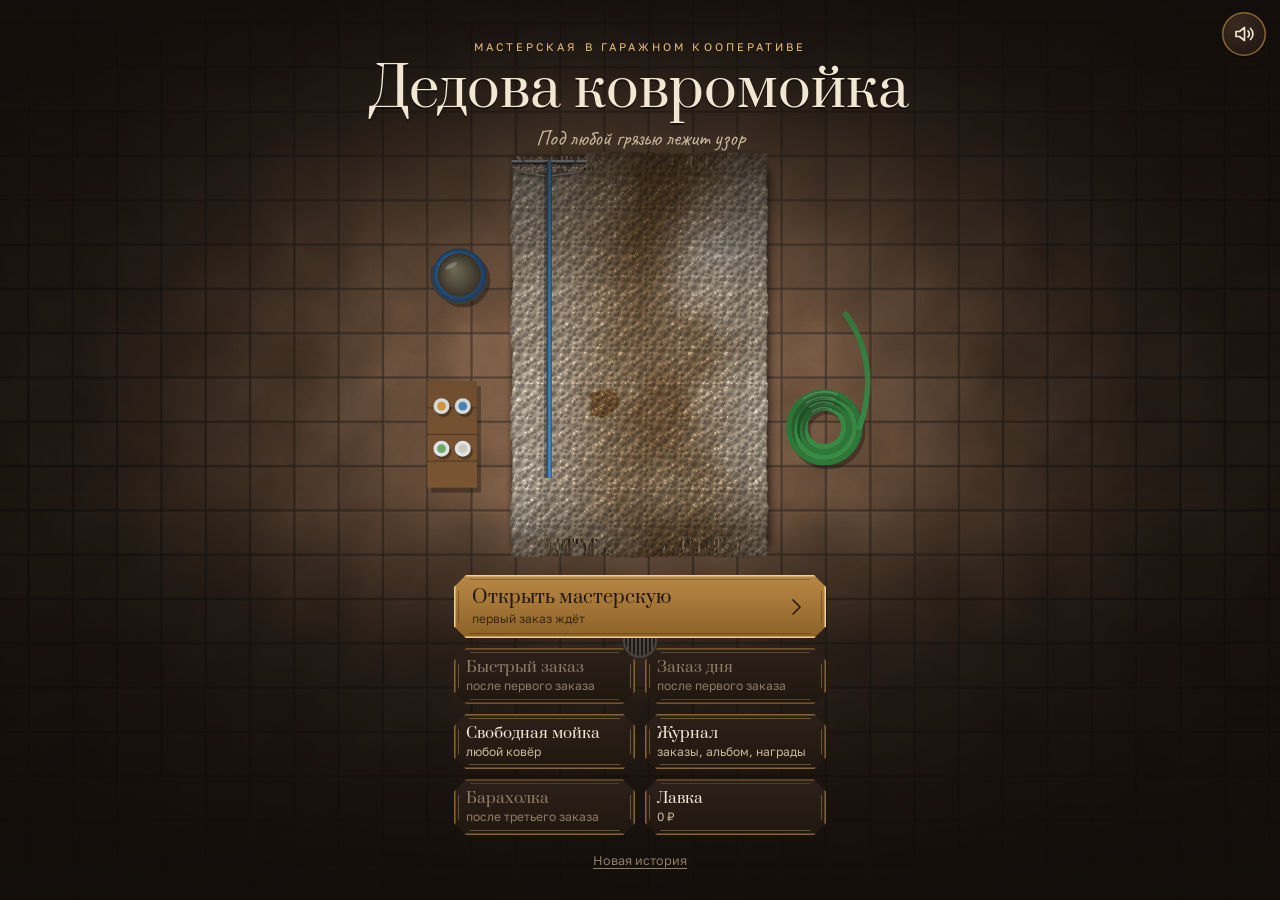
==== index.html @ 92445b83 "Add files via upload" ====
<!doctype html><html lang="ru"><head><meta charset="utf-8"><meta name="viewport" content="width=device-width,initial-scale=1,maximum-scale=1,viewport-fit=cover">
<script src="https://telegram.org/js/telegram-web-app.js?63"></script>
<script>window.KOVRY_TG=1</script>
<title>Дедова ковромойка</title>
<link rel="preconnect" href="https://fonts.googleapis.com"><link rel="preconnect" href="https://fonts.gstatic.com" crossorigin>
<link href="https://fonts.googleapis.com/css2?family=Caveat:wght@400;600&family=Golos+Text:wght@400;600&family=Prata&display=swap" rel="stylesheet">
<meta name="theme-color" content="#120E0B"></head><body>
<style>
:root {
  color-scheme: dark;
  --ground: #120E0B;
  --walnut: #231913;
  --walnut2: #2F221A;
  --walnut3: #3B2B20;
  --ink: #F2E7D3;
  --ink2: #C9B89C;
  --ink3: #8F7D66;
  --brass: #C8964B;
  --brass2: #E6BF7C;
  --brass3: #8A6430;
  --enamel: #25534E;
  --enamel2: #36736B;
  --paper: #EFE3C8;
  --paper2: #E3D3B1;
  --pink: #3A2A1E;
  --seal: #A8352C;
  --seal2: #7C2119;
  --ok: #86B06F;
  --warn: #D9A441;
  --bad: #C0573F;
  --f-disp: "Prata", "Georgia", "Times New Roman", serif;
  --f-body: "Golos Text", "Segoe UI", system-ui, -apple-system, sans-serif;
  --f-hand: "Caveat", "Segoe Print", "Comic Sans MS", cursive;
  --safeT: env(safe-area-inset-top, 0px);
  --safeB: env(safe-area-inset-bottom, 0px);
}
html, body { height: 100%; touch-action: none; overscroll-behavior: none; }
body { margin: 0; background: var(--ground); color: var(--ink); font-family: var(--f-body); overflow: hidden; -webkit-user-select: none; user-select: none; -webkit-tap-highlight-color: transparent; overscroll-behavior: none; touch-action: none; }
:root { padding: 0 !important; }
[hidden] { display: none !important; }
button { font-family: inherit; color: inherit; background: none; border: 0; padding: 0; cursor: pointer; -webkit-tap-highlight-color: transparent; }
button:focus-visible { outline: 2px solid var(--brass2); outline-offset: 3px; }
svg.i { width: 24px; height: 24px; fill: none; stroke: currentColor; stroke-width: 1.7; stroke-linecap: round; stroke-linejoin: round; display: block; }

#app { position: fixed; inset: 0; overflow: hidden; touch-action: none; overscroll-behavior: none; }
#gl, #ov { position: absolute; inset: 0; width: 100%; height: 100%; display: block; }
#ov { touch-action: none; }
#glFail { position: absolute; inset: 0; display: grid; place-items: center; padding: 24px; text-align: center; font-size: 16px; line-height: 1.5; background: var(--ground); }

/* ---------- HUD ---------- */
#hud { position: absolute; left: 0; right: 0; top: 0; padding: calc(var(--safeT) + 8px) 12px 0; display: flex; align-items: flex-start; gap: 10px; pointer-events: none; z-index: 5; }
.tag { pointer-events: auto; position: relative; background: var(--paper); color: var(--pink); padding: 7px 36px 7px 26px; border-radius: 4px 12px 12px 4px; transform: rotate(-1.5deg); box-shadow: 0 3px 0 rgba(0,0,0,.35); max-width: calc(100vw - 168px); min-width: 0; flex: 0 1 auto; clip-path: polygon(10px 0, 100% 0, 100% 100%, 10px 100%, 0 50%); }
.tag::before { content: ""; position: absolute; left: 12px; top: 50%; width: 7px; height: 7px; margin-top: -3.5px; border-radius: 50%; background: #5a4533; box-shadow: inset 0 1px 1px rgba(0,0,0,.6); }
.tag b { display: block; font-family: var(--f-disp); font-weight: 400; font-size: 14px; line-height: 1.2; white-space: nowrap; overflow: hidden; text-overflow: ellipsis; }
.tag i { display: block; font-family: var(--f-hand); font-style: normal; font-size: 17px; line-height: 1.05; color: #6a4a32; white-space: nowrap; overflow: hidden; text-overflow: ellipsis; }
.tag .no { position: absolute; right: 8px; top: -2px; font-family: var(--f-hand); font-size: 13px; color: var(--seal); transform: rotate(6deg); }
.hud-r { margin-left: auto; display: flex; align-items: flex-start; gap: 8px; pointer-events: none; }
.rb { pointer-events: auto; width: 44px; height: 44px; border-radius: 50%; display: grid; place-items: center; color: var(--ink); background: radial-gradient(circle at 35% 30%, var(--walnut3), var(--walnut) 70%); box-shadow: inset 0 0 0 1.5px var(--brass3), 0 2px 0 rgba(0,0,0,.4); }
.rb:active { transform: translateY(1px); }
.rb.on { color: var(--brass2); box-shadow: inset 0 0 0 2px var(--brass), 0 2px 0 rgba(0,0,0,.4); }
#gauge { pointer-events: auto; position: relative; width: 66px; height: 66px; display: block; border-radius: 50%; }
#gauge .eye { position: absolute; left: -6px; bottom: -2px; width: 24px; height: 24px; border-radius: 50%; display: grid; place-items: center; background: var(--brass); color: #1f150c; box-shadow: 0 2px 0 rgba(0,0,0,.4); }
#gauge .eye svg.i { width: 16px; height: 16px; stroke-width: 2; }
#gauge .soap { position: absolute; left: -6px; top: -2px; width: 24px; height: 24px; border-radius: 50%; display: grid; place-items: center; background: #EDEAE2; color: #3a4a5a; box-shadow: 0 2px 0 rgba(0,0,0,.4); animation: soapPulse 1.6s ease-in-out infinite; }
#gauge .soap svg.i { width: 16px; height: 16px; stroke-width: 2; }
@keyframes soapPulse { 50% { transform: scale(1.12); } }
#gauge svg { width: 66px; height: 66px; display: block; }
#gauge .pct { position: absolute; inset: 0; display: grid; place-items: center; font-family: var(--f-disp); font-size: 17px; padding-bottom: 7px; color: var(--ink); font-variant-numeric: tabular-nums; }
#gauge .lbl { position: absolute; left: 0; right: 0; bottom: 13px; text-align: center; font-size: 8.5px; letter-spacing: .08em; text-transform: uppercase; color: var(--ink2); }
.col { display: flex; flex-direction: column; gap: 8px; align-items: center; }

#money { pointer-events: none; font-family: var(--f-disp); font-size: 13px; color: var(--brass2); text-shadow: 0 1px 0 #000; white-space: nowrap; }

/* grandfather's note */
#note { position: absolute; left: 12px; top: calc(var(--safeT) + 124px); z-index: 6; max-width: min(360px, calc(100vw - 24px)); background: var(--paper) repeating-linear-gradient(transparent 0 25px, rgba(70,110,170,.22) 25px 26px); background-position: 0 6px; color: #2c2118; padding: 10px 14px 8px 16px; border-radius: 3px; box-shadow: 0 6px 0 rgba(0,0,0,.25), 0 10px 24px rgba(0,0,0,.35); transform: rotate(-.8deg); animation: noteIn .45s cubic-bezier(.2,.9,.3,1.2) both; pointer-events: auto; }
#note::before { content: ""; position: absolute; left: 44%; top: -8px; width: 54px; height: 16px; background: rgba(230,215,170,.75); transform: rotate(2deg); }
#note p { margin: 0; font-family: var(--f-hand); font-size: 20px; line-height: 26px; }
#note .sig { display: block; text-align: right; font-family: var(--f-hand); font-size: 15px; color: #7a5a3c; margin-top: 2px; }
@keyframes noteIn { from { opacity: 0; transform: translateY(-14px) rotate(-3deg); } to { opacity: 1; transform: translateY(0) rotate(-.8deg); } }

/* tool tip strip */
#tip { position: absolute; left: 12px; top: calc(var(--safeT) + 70px); z-index: 5; background: var(--walnut); color: var(--ink); border-radius: 12px; padding: 6px 11px; font-size: 12px; line-height: 1.3; box-shadow: inset 0 0 0 1px var(--brass3), 0 4px 12px rgba(0,0,0,.4); max-width: calc(100vw - 160px); pointer-events: none; }
#tip b { color: var(--brass2); font-weight: 600; }

/* done stamp */
#btnDone { pointer-events: auto; position: relative; width: 66px; height: 30px; border-radius: 15px; display: flex; flex-direction: column; align-items: center; justify-content: center; color: #FBE9D8; font-family: var(--f-disp); font-size: 14px; line-height: 1; background: radial-gradient(circle at 38% 32%, #C9503F, var(--seal) 55%, var(--seal2)); box-shadow: inset 0 0 0 1.5px rgba(255,220,190,.3), inset 0 -3px 0 rgba(0,0,0,.25), 0 2px 0 rgba(0,0,0,.4); }
#btnDone small { font-family: var(--f-body); font-size: 8.5px; letter-spacing: .06em; opacity: .9; margin-top: 1px; }
#btnDone small:empty { display: none; }
#btnDone.off { visibility: hidden; pointer-events: none; }
#btnDone.dim { filter: saturate(.35) brightness(.75); }
#btnDone.ready::after { content: ""; position: absolute; inset: 0; border-radius: 15px; box-shadow: 0 0 0 2.5px rgba(255,210,150,.65); animation: ringP 1.6s ease-out infinite; will-change: transform, opacity; }
@keyframes ringP { from { transform: scale(.95); opacity: .9; } to { transform: scale(1.18, 1.35); opacity: 0; } }

/* dock */
#dock { position: absolute; left: 0; right: 0; bottom: 0; z-index: 5; padding: 8px 0 calc(var(--safeB) + 6px); background: linear-gradient(#3a2a1f, #251a13 30%, #1c140f); box-shadow: 0 -1px 0 rgba(230,190,120,.25), 0 -8px 20px rgba(0,0,0,.45); }
#dock::before { content: ""; position: absolute; inset: 0; background: repeating-linear-gradient(93deg, rgba(255,230,190,.025) 0 2px, transparent 2px 9px); pointer-events: none; }
#dockScroll { display: flex; gap: 6px; overflow-x: auto; overflow-y: hidden; padding: 4px 12px 2px; scrollbar-width: none; will-change: transform; touch-action: pan-x; overscroll-behavior: contain; }
#dockScroll::-webkit-scrollbar { display: none; }
.tb { flex: 0 0 auto; width: 62px; display: flex; flex-direction: column; align-items: center; gap: 4px; padding-top: 4px; position: relative; }
.tb .disc { width: 50px; height: 50px; border-radius: 50%; display: grid; place-items: center; color: var(--ink); background: radial-gradient(circle at 36% 30%, var(--enamel2), var(--enamel) 62%, #173633); box-shadow: inset 0 0 0 2px var(--brass3), inset 0 -3px 0 rgba(0,0,0,.3), 0 3px 0 rgba(0,0,0,.45); transition: transform .15s; }
.tb .disc svg.i { width: 27px; height: 27px; }
.tb .nm { font-size: 10.5px; line-height: 1.1; color: var(--ink2); text-align: center; white-space: nowrap; }
.tb.sel .disc { transform: translateY(-4px); background: radial-gradient(circle at 36% 30%, #4a8a80, var(--enamel2) 60%, var(--enamel)); box-shadow: inset 0 0 0 2.5px var(--brass2), inset 0 -3px 0 rgba(0,0,0,.25), 0 7px 0 rgba(0,0,0,.35); color: #fff; }
.tb.sel .nm { color: var(--brass2); }
.tb .cap { position: absolute; top: 4px; right: 8px; width: 13px; height: 13px; border-radius: 50%; box-shadow: 0 0 0 2px #1c140f; }
.tb.rec::before { content: ""; position: absolute; top: 0; left: 50%; width: 58px; height: 58px; margin-left: -29px; border-radius: 50%; box-shadow: 0 0 0 2px var(--brass2); animation: recP 1.8s ease-in-out infinite; will-change: transform, opacity; pointer-events: none; }
@keyframes recP { 0%,100% { transform: scale(.94); opacity: .35; } 50% { transform: scale(1.04); opacity: 1; } }
.tb.new .nm::after { content: " •"; color: var(--brass2); }

/* toasts */
#toasts { position: absolute; left: 0; right: 0; top: calc(var(--safeT) + 128px); z-index: 7; display: flex; flex-direction: column; align-items: center; gap: 6px; pointer-events: none; }
.toast { background: var(--walnut); color: var(--brass2); font-family: var(--f-disp); font-size: 16px; padding: 8px 18px; border-radius: 20px; box-shadow: inset 0 0 0 1px var(--brass3), 0 6px 18px rgba(0,0,0,.45); animation: toast 2.6s ease both; }
.toast.soft { color: var(--ink); font-family: var(--f-body); font-size: 13px; }
@keyframes toast { 0% { opacity: 0; transform: translateY(-10px) scale(.96); } 12% { opacity: 1; transform: none; } 80% { opacity: 1; } 100% { opacity: 0; transform: translateY(-8px); } }

/* loupe label */
#lbl { position: absolute; z-index: 6; pointer-events: none; transform: translate(-50%, -100%); background: var(--paper); color: var(--pink); border-radius: 6px; padding: 6px 10px; font-size: 12.5px; line-height: 1.3; box-shadow: 0 4px 14px rgba(0,0,0,.45); white-space: nowrap; }
#lbl b { font-family: var(--f-disp); font-weight: 400; font-size: 14px; display: block; }
#lbl .dot { display: inline-block; width: 9px; height: 9px; border-radius: 50%; margin-right: 5px; vertical-align: -1px; }

/* ---------- screens ---------- */
.scr { position: absolute; inset: 0; z-index: 20; display: flex; flex-direction: column; }
.sheet { position: absolute; inset: 0; z-index: 30; background: var(--walnut); display: flex; flex-direction: column; animation: shIn .28s ease both; }
@keyframes shIn { from { opacity: 0; transform: translateY(16px); } to { opacity: 1; transform: none; } }
.sheet-h { display: flex; align-items: center; gap: 10px; padding: calc(var(--safeT) + 12px) 16px 12px; border-bottom: 1px solid rgba(200,150,75,.25); background: #1d1510; }
.sheet-h h2 { margin: 0; font-family: var(--f-disp); font-weight: 400; font-size: 22px; flex: 1; text-wrap: balance; }
.sheet-b { flex: 1; overflow-y: auto; padding: 16px 16px calc(var(--safeB) + 24px); -webkit-overflow-scrolling: touch; touch-action: pan-y; overscroll-behavior: contain; }

/* title */
#scrTitle { justify-content: space-between; background: linear-gradient(rgba(18,14,11,.92), rgba(18,14,11,.2) 34%, rgba(18,14,11,0) 55%, rgba(18,14,11,.55) 72%, rgba(18,14,11,.94)); }
.title-top { padding: calc(var(--safeT) + 40px) 24px 0; text-align: center; }
.title-top .eyebrow { font-size: 11px; letter-spacing: .28em; text-transform: uppercase; color: var(--brass2); }
.title-top h1 { margin: 10px 0 6px; font-family: var(--f-disp); font-weight: 400; font-size: clamp(36px, 11vw, 54px); line-height: 1.02; text-wrap: balance; text-shadow: 0 2px 0 rgba(0,0,0,.5); }
.title-top p { margin: 0; font-family: var(--f-hand); font-size: 22px; color: var(--ink2); }
.title-menu { padding: 0 24px calc(var(--safeB) + 26px); display: flex; flex-direction: column; gap: 10px; align-items: stretch; max-width: 420px; width: 100%; margin: 0 auto; box-sizing: border-box; }
.plaque { position: relative; display: flex; align-items: center; gap: 12px; padding: 12px 18px; min-height: 50px; color: var(--ink); text-align: left; background: linear-gradient(#2c211a, #20170f); clip-path: polygon(12px 0, calc(100% - 12px) 0, 100% 12px, 100% calc(100% - 12px), calc(100% - 12px) 100%, 12px 100%, 0 calc(100% - 12px), 0 12px); box-shadow: inset 0 0 0 1.5px var(--brass3); }
.plaque::before { content: ""; position: absolute; inset: 4px; clip-path: inherit; box-shadow: inset 0 0 0 1px rgba(230,190,125,.35); pointer-events: none; }
.plaque .pt { flex: 1; min-width: 0; }
.plaque .pt b { display: block; font-family: var(--f-disp); font-weight: 400; font-size: 18px; line-height: 1.2; }
.plaque .pt small { display: block; font-size: 12px; color: var(--ink2); margin-top: 2px; line-height: 1.3; }
.plaque svg.i { color: var(--brass2); flex: 0 0 auto; }
.plaque.main { background: linear-gradient(#b98845, #8c6128); color: #1f150c; box-shadow: inset 0 0 0 1.5px #f0cf8f; }
.plaque.main .pt small { color: #3b2812; }
.plaque.main svg.i { color: #2b1d0e; }
.plaque.main::before { box-shadow: inset 0 0 0 1px rgba(60,35,10,.35); }
.plaque:active { transform: translateY(1px); }
.plaque[disabled] { color: var(--ink3); }
.plaque[disabled] .pt small { color: var(--ink3); }
.row2 { display: grid; grid-template-columns: 1fr 1fr; gap: 10px; }
.row2 .plaque { padding: 10px 12px; }
.row2 .plaque .pt b { font-size: 15px; }

/* paper ticket */
.paperwrap { position: absolute; inset: 0; z-index: 25; display: flex; align-items: center; justify-content: center; padding: calc(var(--safeT) + 16px) 16px calc(var(--safeB) + 16px); background: rgba(10,7,5,.72); overflow-y: auto; touch-action: pan-y; overscroll-behavior: contain; }
.paper { position: relative; width: 100%; max-width: 380px; background: var(--paper); color: var(--pink); padding: 20px 20px 18px; box-shadow: 0 16px 40px rgba(0,0,0,.55); animation: paperIn .4s cubic-bezier(.2,.9,.3,1.15) both; --tear: polygon(0 6px, 4% 0, 8% 6px, 12% 0, 16% 6px, 20% 0, 24% 6px, 28% 0, 32% 6px, 36% 0, 40% 6px, 44% 0, 48% 6px, 52% 0, 56% 6px, 60% 0, 64% 6px, 68% 0, 72% 6px, 76% 0, 80% 6px, 84% 0, 88% 6px, 92% 0, 96% 6px, 100% 0, 100% calc(100% - 6px), 96% 100%, 92% calc(100% - 6px), 88% 100%, 84% calc(100% - 6px), 80% 100%, 76% calc(100% - 6px), 72% 100%, 68% calc(100% - 6px), 64% 100%, 60% calc(100% - 6px), 56% 100%, 52% calc(100% - 6px), 48% 100%, 44% calc(100% - 6px), 40% 100%, 36% calc(100% - 6px), 32% 100%, 28% calc(100% - 6px), 24% 100%, 20% calc(100% - 6px), 16% 100%, 12% calc(100% - 6px), 8% 100%, 4% calc(100% - 6px), 0 100%); clip-path: var(--tear); }
@keyframes paperIn { from { opacity: 0; transform: translateY(30px) rotate(2deg); } to { opacity: 1; transform: none; } }
.paper .ph { display: flex; justify-content: space-between; align-items: baseline; border-bottom: 1.5px dashed rgba(58,42,30,.35); padding-bottom: 8px; margin-bottom: 10px; }
.paper .ph span { font-size: 10.5px; letter-spacing: .16em; text-transform: uppercase; color: #7a5e44; }
.paper .ph b { font-family: var(--f-hand); font-size: 20px; color: var(--seal); font-weight: 400; }
.paper h3 { margin: 0 0 2px; font-family: var(--f-disp); font-weight: 400; font-size: 23px; line-height: 1.15; text-wrap: balance; }
.paper .fld { margin-top: 10px; }
.paper .fld span { display: block; font-size: 10px; letter-spacing: .14em; text-transform: uppercase; color: #8a6d52; }
.paper .fld p { margin: 2px 0 0; font-family: var(--f-hand); font-size: 20px; line-height: 1.22; color: #2d2017; }
.paper .facts { display: flex; flex-wrap: wrap; gap: 6px 14px; margin-top: 10px; font-size: 12px; color: #5b4432; }
.paper .facts b { font-weight: 600; }
.paper .thumb { float: right; width: 74px; margin: 2px 0 6px 12px; border-radius: 2px; box-shadow: 0 2px 6px rgba(0,0,0,.3); }
.paper .acts { display: flex; gap: 10px; margin-top: 16px; align-items: center; }
.btn-ink { flex: 1; padding: 13px 14px; font-family: var(--f-disp); font-size: 17px; color: #fbeee0; background: radial-gradient(circle at 40% 30%, #c44c3b, var(--seal) 60%, var(--seal2)); border-radius: 6px; box-shadow: inset 0 -3px 0 rgba(0,0,0,.25), 0 2px 0 rgba(0,0,0,.25); }
.btn-ink.alt { color: var(--pink); background: transparent; box-shadow: inset 0 0 0 1.5px rgba(58,42,30,.45); font-family: var(--f-body); font-size: 14px; flex: 0 0 auto; padding: 12px 14px; }
.btn-ink:active { transform: translateY(1px); }
.stamp-mark { position: absolute; right: 16px; top: 44px; transform: rotate(-12deg); border: 2.5px solid rgba(168,53,44,.7); color: rgba(168,53,44,.75); padding: 3px 8px; font-family: var(--f-disp); font-size: 13px; letter-spacing: .08em; text-transform: uppercase; border-radius: 4px; }

/* chapter screen */
#scrChapter { z-index: 26; background: radial-gradient(ellipse at 50% 30%, #2d2119, var(--ground) 70%); justify-content: center; align-items: center; padding: calc(var(--safeT) + 24px) 26px calc(var(--safeB) + 24px); text-align: center; }
#scrChapter .n { font-size: 12px; letter-spacing: .3em; text-transform: uppercase; color: var(--brass2); }
#scrChapter h2 { margin: 12px 0 18px; font-family: var(--f-disp); font-weight: 400; font-size: 34px; line-height: 1.1; text-wrap: balance; }
#scrChapter .txt { max-width: 380px; display: flex; flex-direction: column; gap: 12px; }
#scrChapter .txt p { margin: 0; font-size: 16px; line-height: 1.55; color: var(--ink); opacity: 0; animation: fadeUp .7s ease both; }
@keyframes fadeUp { from { opacity: 0; transform: translateY(8px); } to { opacity: 1; transform: none; } }
#scrChapter .go { margin-top: 26px; min-width: 200px; }

/* pause */
.panel { position: absolute; left: 50%; top: 50%; transform: translate(-50%, -50%); width: min(360px, calc(100vw - 32px)); z-index: 30; background: var(--walnut); border-radius: 14px; box-shadow: inset 0 0 0 1.5px var(--brass3), 0 20px 50px rgba(0,0,0,.6); padding: 18px 18px 16px; box-sizing: border-box; max-height: calc(100% - 40px); overflow-y: auto; touch-action: pan-y; overscroll-behavior: contain; }
.panel h2 { margin: 0 0 12px; font-family: var(--f-disp); font-weight: 400; font-size: 24px; text-align: center; }
.panel .stack { display: flex; flex-direction: column; gap: 8px; }
.scrim { position: absolute; inset: 0; z-index: 29; background: rgba(8,6,4,.72); }
.slider { display: grid; grid-template-columns: 70px 1fr 36px; align-items: center; gap: 10px; padding: 6px 2px; font-size: 13px; color: var(--ink2); }
.slider input { width: 100%; min-width: 0; accent-color: var(--brass); }
.slider output { text-align: right; font-variant-numeric: tabular-nums; color: var(--ink); }
.plaque.sm { min-height: 42px; padding: 9px 14px; }
.plaque.sm .pt b { font-size: 16px; }

/* journal */
.chap { margin-bottom: 22px; }
.chap h3 { margin: 0 0 10px; font-family: var(--f-disp); font-weight: 400; font-size: 18px; color: var(--brass2); display: flex; align-items: baseline; gap: 8px; }
.chap h3 small { font-family: var(--f-body); font-size: 11px; color: var(--ink3); letter-spacing: .12em; text-transform: uppercase; }
.ords { display: grid; grid-template-columns: 1fr; gap: 8px; }
.ord { display: grid; grid-template-columns: 54px 1fr auto; gap: 12px; align-items: center; padding: 10px; border-radius: 8px; background: #2a1f18; box-shadow: inset 0 0 0 1px rgba(200,150,75,.18); text-align: left; }
.ord img, .ord .ph0 { width: 54px; height: 64px; object-fit: cover; border-radius: 3px; background: #1a1310; display: block; }
.ord b { display: block; font-family: var(--f-disp); font-weight: 400; font-size: 15px; line-height: 1.25; }
.ord small { display: block; font-size: 12px; color: var(--ink2); margin-top: 2px; }
.ord.locked { opacity: .45; }
.stars { display: inline-flex; gap: 2px; color: var(--brass2); }
.stars svg { width: 16px; height: 16px; fill: currentColor; stroke: none; }
.stars svg.off { fill: none; stroke: rgba(200,150,75,.6); stroke-width: 1.6; }

/* shop */
.shop-top { display: flex; align-items: center; justify-content: space-between; margin-bottom: 14px; }
.shop-top .bal { font-family: var(--f-disp); font-size: 20px; color: var(--brass2); }
.item { display: grid; grid-template-columns: 50px 1fr; gap: 12px; padding: 12px; border-radius: 10px; background: #2a1f18; box-shadow: inset 0 0 0 1px rgba(200,150,75,.18); margin-bottom: 10px; }
.item .ic { width: 50px; height: 50px; border-radius: 50%; display: grid; place-items: center; background: radial-gradient(circle at 36% 30%, var(--enamel2), var(--enamel)); box-shadow: inset 0 0 0 2px var(--brass3); color: var(--ink); }
.item b { font-family: var(--f-disp); font-weight: 400; font-size: 16px; }
.item p { margin: 3px 0 8px; font-size: 13px; color: var(--ink2); line-height: 1.4; }
.item .buy { display: inline-flex; align-items: center; gap: 8px; padding: 8px 14px; border-radius: 18px; background: linear-gradient(#b98845, #8c6128); color: #1f150c; font-weight: 600; font-size: 13px; }
.item .buy[disabled] { background: #3a2c22; color: var(--ink3); }
.item .own { font-size: 13px; color: var(--ok); font-weight: 600; }
#confirmWrap .scrim { z-index: 31; }
#confirmWrap .panel { z-index: 32; }
.tlinks { display: flex; justify-content: center; gap: 18px; }
.sc-p { margin: 0 0 14px; font-size: 13.5px; line-height: 1.5; color: var(--ink2); }
.sc-t { display: block; width: 100%; box-sizing: border-box; margin-top: 8px; padding: 10px 12px; border-radius: 10px; border: 0; background: #1a1310; color: var(--ink); box-shadow: inset 0 0 0 1px rgba(200,150,75,.3); font: 12px/1.45 ui-monospace, Menlo, monospace; word-break: break-all; resize: none; -webkit-user-select: text; user-select: text; touch-action: pan-y; }
.sc-acts { display: flex; gap: 8px; margin-top: 10px; }
.btn-sc { flex: 1; display: inline-flex; align-items: center; justify-content: center; gap: 8px; padding: 11px 12px; border-radius: 22px; background: #3a2c22; color: var(--ink); font-weight: 600; font-size: 14px; box-shadow: inset 0 0 0 1px rgba(200,150,75,.35); }
.btn-sc.main { background: linear-gradient(#b98845, #8c6128); color: #1f150c; box-shadow: none; }
.btn-sc .i { width: 18px; height: 18px; }
.sc-note { margin: 14px 0 0; font-size: 12px; line-height: 1.45; color: var(--ink3); }
.tlink { align-self: center; margin-top: 2px; padding: 6px 10px; font-size: 12.5px; color: var(--ink3); text-decoration: underline; text-underline-offset: 3px; }
.flot .buy, .hook .buy { display: inline-flex; align-items: center; gap: 8px; padding: 8px 14px; border-radius: 18px; background: linear-gradient(#b98845, #8c6128); color: #1f150c; font-weight: 600; font-size: 13px; }
.flot .buy[disabled], .hook .buy[disabled] { background: #3a2c22; color: var(--ink3); }
.buy .i { width: 16px; height: 16px; }
.buy.sm { padding: 6px 10px; font-size: 12px; margin-top: 6px; }
.flot { display: grid; grid-template-columns: 74px 1fr; gap: 12px; padding: 12px; border-radius: 10px; background: #2a1f18; box-shadow: inset 0 0 0 1px rgba(200,150,75,.18); margin-bottom: 10px; }
.flot.t1 { box-shadow: inset 0 0 0 1.5px rgba(214,170,90,.55); }
.flot.t2 { box-shadow: inset 0 0 0 2px #e2bd6b, 0 0 18px rgba(226,189,107,.18); background: #30231a; }
.flot img { width: 74px; height: 100px; object-fit: cover; border-radius: 4px; background: #1a1310; }
.flot .fl-h { display: flex; gap: 8px; align-items: baseline; justify-content: space-between; }
.flot .fl-h b { font-family: var(--f-disp); font-weight: 400; font-size: 16px; line-height: 1.2; }
.flot .tier { flex: 0 0 auto; font-size: 10.5px; letter-spacing: .06em; text-transform: uppercase; color: #1f150c; background: var(--brass2); border-radius: 8px; padding: 2px 7px; }
.flot small { display: block; font-size: 12px; color: var(--ink3); margin-top: 3px; }
.flot p { margin: 5px 0 6px; font-size: 12.5px; color: var(--ink2); line-height: 1.4; }
.flot .fl-p { font-size: 12.5px; color: var(--ink2); margin-bottom: 8px; }
.flot .fl-p b { color: var(--ok); font-weight: 600; }
.fgo .i { width: 20px; height: 20px; color: var(--brass2); }
.fpend { background: rgba(0,0,0,.18); border-radius: 10px; padding: 10px 12px; box-shadow: inset 0 0 0 1px rgba(200,150,75,.3); margin: 6px 0 14px; }
.fp-t b { font-family: var(--f-disp); font-weight: 400; font-size: 16px; display: block; }
.fp-t small { font-size: 12px; color: var(--ink3); }
.fp-row { display: flex; justify-content: space-between; gap: 8px; font-size: 13.5px; padding: 4px 0; }
.fp-row b { font-weight: 600; }
.fp-row i { font-style: normal; font-size: 12px; margin-left: 4px; }
.fp-row i.up { color: var(--ok); } .fp-row i.down { color: #d8745c; }
.fp-row.soft span { font-size: 11.5px; color: var(--ink3); }
.fp-acts { display: grid; grid-template-columns: 1fr 1fr; gap: 8px; margin-top: 8px; }
.fp-acts button[disabled] { opacity: .5; }
#rcpt .fpend { background: rgba(58,42,30,.07); box-shadow: inset 0 0 0 1px rgba(58,42,30,.2); color: #2c2118; margin: 8px 0 4px; }
#rcpt .fp-row.soft span { color: #7a5e44; }
#rcpt .fp-row i.up { color: #3f7a36; } #rcpt .fp-row i.down { color: #a4412c; }
.fwall { display: grid; grid-template-columns: 1fr 1fr; gap: 16px 12px; padding: 14px 10px 6px; border-radius: 10px; background: repeating-linear-gradient(90deg, #3a2a1e 0 46px, #34261b 46px 48px), #3a2a1e; box-shadow: inset 0 0 30px rgba(0,0,0,.45); }
.hook { position: relative; display: flex; flex-direction: column; align-items: center; text-align: center; padding-top: 10px; min-width: 0; }
.hook .pin { position: absolute; top: 0; left: 50%; width: 10px; height: 10px; margin-left: -5px; border-radius: 50%; background: radial-gradient(circle at 35% 35%, #f0d9a0, #8c6128); box-shadow: 0 2px 2px rgba(0,0,0,.5); }
.hook .hang { position: relative; width: 78%; aspect-ratio: 2 / 3; margin-top: 6px; box-shadow: 0 8px 14px rgba(0,0,0,.5); transform: rotate(-1deg); }
.hook:nth-child(2n) .hang { transform: rotate(1.2deg); }
.hook .hang::before { content: ""; position: absolute; left: 50%; top: -12px; width: 60%; height: 12px; transform: translateX(-50%); border: 1.5px solid rgba(220,200,160,.6); border-bottom: 0; border-radius: 50% 50% 0 0 / 100% 100% 0 0; }
.hook .hang img { width: 100%; height: 100%; object-fit: cover; display: block; border-radius: 2px; }
.hook b { font-size: 12.5px; font-weight: 600; margin-top: 8px; line-height: 1.25; }
.hook small { font-size: 11px; color: var(--ink2); margin-top: 2px; }
.hook.empty { justify-content: flex-start; min-height: 160px; }
.hook.empty span { margin-top: 30px; font-size: 11.5px; color: rgba(230,200,150,.4); border: 1.5px dashed rgba(230,200,150,.25); border-radius: 6px; padding: 40px 8px; width: 70%; }

/* notebook */
.book { background: var(--paper) repeating-linear-gradient(transparent 0 29px, rgba(70,110,170,.22) 29px 30px); color: #2c2118; border-radius: 4px; padding: 14px 16px 18px 26px; position: relative; box-shadow: 0 8px 24px rgba(0,0,0,.4); }
.book::before { content: ""; position: absolute; left: 14px; top: 0; bottom: 0; width: 1.5px; background: rgba(190,70,60,.45); }
.book .ent { margin-bottom: 14px; }
.book .ent h4 { margin: 0; font-family: var(--f-disp); font-weight: 400; font-size: 15px; color: #6a4a32; line-height: 30px; }
.book .ent p { margin: 0; font-family: var(--f-hand); font-size: 21px; line-height: 30px; }
.book .locked { font-family: var(--f-hand); font-size: 19px; color: #9a8468; line-height: 30px; }

/* finish */
#scrFinish { position: absolute; inset: 0; z-index: 22; pointer-events: none; }
#scrFinish .fbar { position: absolute; left: 0; right: 0; top: calc(var(--safeT) + 12px); display: flex; flex-direction: column; align-items: center; gap: 8px; padding: 0 12px; }
#scrFinish .fbar .fcap { background: var(--walnut); padding: 7px 14px; border-radius: 14px; box-shadow: inset 0 0 0 1px var(--brass3); font-size: 13.5px; }
.steps { display: flex; gap: 2px; background: var(--walnut); border-radius: 22px; padding: 4px; box-shadow: inset 0 0 0 1px var(--brass3), 0 6px 18px rgba(0,0,0,.4); max-width: calc(100vw - 16px); box-sizing: border-box; }
.steps span { font-size: 12px; padding: 6px 9px; border-radius: 16px; color: var(--ink3); white-space: nowrap; }
.steps.many span { font-size: 11px; padding: 6px 6px; letter-spacing: -.01em; }
.steps span.on { background: var(--brass); color: #1f150c; font-weight: 600; }
.steps span.done { color: var(--ink2); }
#spinBox { position: absolute; inset: 0; background: radial-gradient(ellipse at 50% 42%, #2a2621, #0e0c0a 72%); display: flex; flex-direction: column; align-items: center; justify-content: center; gap: 18px; pointer-events: auto; padding-bottom: var(--safeB); }
#spinCv { width: min(78vw, 360px); height: min(78vw, 360px); }
.holdbtn { width: 116px; height: 116px; border-radius: 50%; font-family: var(--f-disp); font-size: 18px; color: #1f150c; background: radial-gradient(circle at 38% 30%, #f0cf8f, var(--brass) 60%, var(--brass3)); box-shadow: inset 0 -5px 0 rgba(0,0,0,.25), 0 6px 0 rgba(0,0,0,.45); display: grid; place-items: center; line-height: 1.1; touch-action: none; }
.holdbtn.down { transform: translateY(4px); box-shadow: inset 0 -2px 0 rgba(0,0,0,.25), 0 2px 0 rgba(0,0,0,.45); }
.holdbtn small { display: block; font-family: var(--f-body); font-size: 11px; }
.meter { width: min(70vw, 300px); height: 10px; border-radius: 5px; background: #2a211b; box-shadow: inset 0 0 0 1px var(--brass3); overflow: hidden; }
.meter i { display: block; height: 100%; width: 100%; background: linear-gradient(90deg, #5aa3d0, #9fd3f0); transform-origin: left; will-change: transform; }
.fcap { font-size: 14px; color: var(--ink2); text-align: center; max-width: 320px; line-height: 1.45; }
#fBottom { position: absolute; left: 0; right: 0; bottom: 0; display: flex; justify-content: center; padding: 10px 16px calc(var(--safeB) + 12px); background: linear-gradient(#3a2a1f, #251a13 30%, #1c140f); box-shadow: 0 -1px 0 rgba(230,190,120,.25), 0 -8px 20px rgba(0,0,0,.45); pointer-events: auto; }
#fBottom .plaque { min-width: 220px; }

/* scale */
#scrScale { position: absolute; inset: 0; z-index: 21; display: flex; flex-direction: column; align-items: center; justify-content: center; gap: 6px; padding: calc(var(--safeT) + 16px) 16px calc(var(--safeB) + 92px); background: radial-gradient(ellipse at 50% 38%, #2e2822, #0e0c0a 74%); pointer-events: auto; box-sizing: border-box; }
#scrScale.fin { padding-top: calc(var(--safeT) + 58px); }
#scrScale.fin #scaleCv { width: min(82vw, 36vh, 340px); }
.sc-top { text-align: center; }
.sc-h { font-family: var(--f-disp); font-size: 24px; color: var(--ink); }
.sc-sub { font-size: 13.5px; color: var(--ink2); line-height: 1.4; margin-top: 2px; min-height: 19px; }
#scaleCv { width: min(88vw, 47vh, 400px); height: auto; aspect-ratio: 720 / 800; flex: 0 0 auto; }
.sc-read { display: flex; align-items: flex-end; justify-content: center; flex-wrap: wrap; gap: 4px 12px; min-height: 52px; opacity: 0; transform: translateY(6px); transition: opacity .35s, transform .35s; }
.sc-read.show { opacity: 1; transform: none; }
.sc-read > span { text-align: center; }
.sc-read small { display: block; font-size: 12px; color: var(--ink3); }
.sc-read b { font-family: var(--f-disp); font-weight: 400; font-size: 28px; line-height: 1.1; color: var(--ink); font-variant-numeric: tabular-nums; white-space: nowrap; }
.sc-arr { color: var(--brass2); padding-bottom: 6px; }
.sc-arr .i { width: 22px; height: 22px; }
.sc-diff { font-family: var(--f-disp); font-size: 26px; color: #e46c52; border: 2.5px solid #e46c52; border-radius: 8px; padding: 1px 10px; margin-bottom: 2px; transform: rotate(-5deg); opacity: 0; white-space: nowrap; }
.sc-diff.show { animation: stampIn .42s cubic-bezier(.2,.9,.3,1.3) forwards; }
@keyframes stampIn { from { opacity: 0; transform: rotate(-12deg) scale(1.9); } to { opacity: 1; transform: rotate(-5deg) scale(1); } }
.sc-more { width: min(100%, 340px); }
.sc-more ul { list-style: none; margin: 4px 0 0; padding: 0; }
.sc-more li { display: flex; align-items: baseline; gap: 6px; font-size: 13.5px; color: var(--ink2); padding: 3px 0; opacity: 0; animation: fadeUp .35s ease forwards; }
.sc-more li i { flex: 1; border-bottom: 1.5px dotted rgba(230,190,125,.35); transform: translateY(-3px); }
.sc-more li b { color: var(--ink); font-weight: 600; font-variant-numeric: tabular-nums; white-space: nowrap; }
.sc-more li.neg b { color: #e4a66c; }
.sc-bar { position: absolute; left: 0; right: 0; bottom: 0; display: flex; justify-content: center; padding: 10px 16px calc(var(--safeB) + 12px); background: linear-gradient(#3a2a1f, #251a13 30%, #1c140f); box-shadow: 0 -1px 0 rgba(230,190,120,.25), 0 -8px 20px rgba(0,0,0,.45); }
.sc-bar .plaque { min-width: 240px; }

/* result */
#scrResult { z-index: 22; pointer-events: none; }
#cmpBar { position: absolute; top: 0; bottom: 0; width: 44px; margin-left: -22px; pointer-events: auto; touch-action: none; display: flex; justify-content: center; }
#cmpBar::before { content: ""; width: 2px; height: 100%; background: linear-gradient(rgba(242,231,211,0), var(--ink) 20%, var(--ink) 80%, rgba(242,231,211,0)); }
#cmpBar .knob { position: absolute; top: 44%; width: 40px; height: 40px; border-radius: 50%; background: var(--paper); color: var(--pink); display: grid; place-items: center; box-shadow: 0 3px 10px rgba(0,0,0,.5); }
.cmpLbl { position: absolute; top: calc(var(--safeT) + 16px); font-family: var(--f-disp); font-size: 15px; padding: 5px 12px; border-radius: 14px; background: var(--walnut); box-shadow: inset 0 0 0 1px var(--brass3); }
#rcpt { position: absolute; left: 12px; right: 12px; margin: 0 auto; bottom: calc(var(--safeB) + 12px); max-width: 380px; pointer-events: auto; background: var(--paper); color: var(--pink); padding: 14px 16px 14px; box-shadow: 0 -4px 30px rgba(0,0,0,.5); clip-path: polygon(0 6px, 5% 0, 10% 6px, 15% 0, 20% 6px, 25% 0, 30% 6px, 35% 0, 40% 6px, 45% 0, 50% 6px, 55% 0, 60% 6px, 65% 0, 70% 6px, 75% 0, 80% 6px, 85% 0, 90% 6px, 95% 0, 100% 6px, 100% 100%, 0 100%); animation: paperIn .5s .15s cubic-bezier(.2,.9,.3,1.15) both; box-sizing: border-box; }
#rcpt .top { display: flex; align-items: center; justify-content: space-between; gap: 10px; }
#rcpt .big { font-family: var(--f-disp); font-size: 30px; line-height: 1; }
#rcpt .big small { font-size: 13px; font-family: var(--f-body); color: #7a5e44; margin-left: 4px; }
#rcpt .rstars { display: flex; gap: 4px; }
#rcpt .rstars svg { width: 30px; height: 30px; fill: var(--seal); stroke: none; }
#rcpt .rstars svg.off { fill: rgba(58,42,30,.18); }
#rcpt .rstars svg.pop { animation: starPop .45s cubic-bezier(.2,.9,.3,1.6) both; }
@keyframes starPop { from { transform: scale(0) rotate(-40deg); } to { transform: none; } }
#rcpt .quote { margin: 10px 0 6px; font-family: var(--f-hand); font-size: 20px; line-height: 1.2; }
#rcpt .quote span { display: block; font-family: var(--f-body); font-size: 11px; color: #8a6d52; margin-top: 3px; }
#rcpt .pay { display: flex; justify-content: space-between; font-size: 13px; border-top: 1.5px dashed rgba(58,42,30,.3); padding-top: 8px; margin-top: 6px; color: #5b4432; }
#rcpt .pay b { font-family: var(--f-disp); font-weight: 400; font-size: 16px; color: var(--pink); }
#rcpt .acts { display: flex; gap: 8px; margin-top: 10px; }
#rcpt.min .quote, #rcpt.min .pay, #rcpt.min .acts { display: none; }

/* free setup */
.grid-rugs { display: grid; grid-template-columns: repeat(auto-fill, minmax(96px, 1fr)); gap: 10px; }
.rugpick { border-radius: 6px; padding: 6px; background: #2a1f18; box-shadow: inset 0 0 0 1px rgba(200,150,75,.18); display: flex; flex-direction: column; gap: 6px; align-items: center; font-size: 12px; color: var(--ink2); }
.rugpick img, .rugpick .ph0 { width: 100%; aspect-ratio: 3 / 4; object-fit: cover; border-radius: 3px; background: #1a1310; display: block; max-width: 100%; }
.rugpick.sel { box-shadow: inset 0 0 0 2px var(--brass2); color: var(--brass2); }
.seg { display: flex; gap: 6px; flex-wrap: wrap; margin: 8px 0 16px; }
.seg button { padding: 9px 14px; border-radius: 18px; background: #2a1f18; box-shadow: inset 0 0 0 1px rgba(200,150,75,.25); font-size: 13.5px; color: var(--ink2); }
.seg button.on { background: var(--brass); color: #1f150c; font-weight: 600; }
.lbl2 { font-size: 11px; letter-spacing: .14em; text-transform: uppercase; color: var(--ink3); margin-top: 6px; }

.fit { position: absolute; right: 14px; top: calc(var(--safeT) + 132px); z-index: 5; }
.uvtint { position: absolute; inset: 0; pointer-events: none; z-index: 4; background: rgba(40, 10, 80, .0); }
@media (prefers-reduced-motion: reduce) { *, *::before, *::after { animation-duration: .01ms !important; animation-iteration-count: 1 !important; transition: none !important; } }
#rcpt .pay.wt .i { width: 13px; height: 13px; vertical-align: -2px; stroke-width: 2.4; }
#rcpt .pay.wt b { color: #a8432f; }

#fBottom .ftools { display: flex; gap: 8px; margin-right: 10px; }
.ftool { width: 58px; height: 58px; border-radius: 50%; display: flex; flex-direction: column; align-items: center; justify-content: center; gap: 1px; color: var(--ink2); background: radial-gradient(circle at 35% 30%, var(--walnut3), var(--walnut) 70%); box-shadow: inset 0 0 0 1.5px var(--brass3), 0 2px 0 rgba(0,0,0,.4); }
.ftool .i { width: 24px; height: 24px; }
.ftool small { font-size: 10px; }
.ftool.on { color: #1f150c; background: radial-gradient(circle at 38% 30%, #f0cf8f, var(--brass) 60%, var(--brass3)); }
#fBottom .ftools + .plaque { min-width: 0; flex: 1; max-width: 230px; }

/* timelapse */
#tlBtn { position: absolute; left: 50%; transform: translateX(-50%); top: calc(var(--safeT) + 14px); pointer-events: auto; display: flex; align-items: center; gap: 6px; padding: 6px 14px 6px 10px; border-radius: 16px; background: var(--walnut); color: var(--ink); font-family: var(--f-disp); font-size: 15px; box-shadow: inset 0 0 0 1px var(--brass3), 0 4px 12px rgba(0,0,0,.4); }
#tlBtn .i { width: 18px; height: 18px; fill: var(--brass2); stroke: none; }
#tlClock { position: absolute; left: 50%; transform: translateX(-50%); top: calc(var(--safeT) + 14px); display: flex; flex-direction: column; align-items: center; gap: 6px; padding: 8px 16px; border-radius: 16px; background: var(--walnut); box-shadow: inset 0 0 0 1px var(--brass3), 0 4px 12px rgba(0,0,0,.4); }
#tlClock b { font-family: var(--f-disp); font-weight: 400; font-size: 24px; font-variant-numeric: tabular-nums; }
#tlClock span { width: 120px; height: 4px; border-radius: 2px; background: #2a211b; overflow: hidden; }
#tlClock i { display: block; height: 100%; background: var(--brass2); transform-origin: left; transform: scaleX(0); }
/* album */
.jtabs { margin: 0 0 14px; }
.jtabs button { display: flex; align-items: center; justify-content: center; gap: 6px; }
.jtabs .i { width: 18px; height: 18px; }
.alb-top { display: flex; justify-content: space-between; gap: 8px; font-size: 13px; color: var(--ink2); margin-bottom: 12px; flex-wrap: wrap; }
.alb-top b { color: var(--brass2); font-weight: 600; }
.alb-empty { color: var(--ink3); font-size: 13.5px; line-height: 1.5; text-align: center; margin: 24px 8px; }
.alb { display: grid; grid-template-columns: 1fr 1fr; gap: 12px; }
.alb-c { background: rgba(0,0,0,.18); border-radius: 10px; padding: 8px; box-shadow: inset 0 0 0 1px rgba(200,150,75,.25); min-width: 0; }
.alb-c b { display: block; font-size: 13px; font-weight: 600; margin-top: 6px; line-height: 1.25; }
.alb-c small { display: block; font-size: 11px; color: var(--ink3); margin-top: 2px; white-space: nowrap; overflow: hidden; text-overflow: ellipsis; }
.alb-img { position: relative; border-radius: 6px; overflow: hidden; aspect-ratio: 2 / 3; background: #1a1310; }
.alb-img img { width: 100%; height: 100%; object-fit: cover; display: block; }
.alb-dirt { position: absolute; left: 0; top: 0; bottom: 0; width: 50%; background: radial-gradient(circle at 30% 40%, rgba(120,100,70,.5), transparent 60%), radial-gradient(circle at 70% 75%, rgba(90,70,50,.55), transparent 55%), rgba(84,70,52,.78); mix-blend-mode: multiply; }
.alb-line { position: absolute; left: 50%; top: 0; bottom: 0; width: 2px; margin-left: -1px; background: var(--ink); box-shadow: 0 0 4px rgba(0,0,0,.5); }
.alb-f { display: flex; justify-content: space-between; align-items: center; margin-top: 6px; }
.alb-f .kg { font-family: var(--f-disp); font-size: 15px; color: #e4a66c; }
.alb-f .pc { font-size: 12px; color: var(--ink2); }
.alb-f .stars svg { width: 12px; height: 12px; }

/* dusting machine */
#scrDuster { position: absolute; inset: 0; z-index: 21; display: flex; flex-direction: column; align-items: center; justify-content: center; gap: 6px; padding: calc(var(--safeT) + 12px) 12px calc(var(--safeB) + 132px); background: radial-gradient(ellipse at 50% 40%, #2e2822, #0e0c0a 74%); pointer-events: auto; box-sizing: border-box; touch-action: none; }
#duCv { width: min(94vw, 58vh * 0.8, 440px); height: auto; aspect-ratio: 720 / 900; border-radius: 10px; box-shadow: 0 10px 30px rgba(0,0,0,.5); }
.du-read { display: flex; gap: 22px; align-items: flex-end; }
.du-read small { display: block; font-size: 12px; color: var(--ink3); text-align: center; }
.du-read b { font-family: var(--f-disp); font-weight: 400; font-size: 28px; color: var(--ink); font-variant-numeric: tabular-nums; }
.du-read i { font-style: normal; font-size: 14px; color: var(--brass2); }
.du-bar { position: absolute; left: 0; right: 0; bottom: 0; display: flex; align-items: center; justify-content: center; gap: 14px; padding: 10px 16px calc(var(--safeB) + 12px); background: linear-gradient(#3a2a1f, #251a13 30%, #1c140f); box-shadow: 0 -1px 0 rgba(230,190,120,.25), 0 -8px 20px rgba(0,0,0,.45); }
.du-bar .holdbtn { width: 100px; height: 100px; flex: 0 0 auto; }
.du-bar .plaque { flex: 1; max-width: 230px; }

.hygro { display: flex; flex-direction: column; align-items: center; gap: 3px; margin: 0 16px; min-width: 120px; }
.hygro small { font-size: 11px; color: var(--ink3); }
.hygro b { font-family: var(--f-disp); font-weight: 400; font-size: 24px; font-variant-numeric: tabular-nums; }
.hygro span { width: 120px; height: 6px; border-radius: 3px; background: #2a211b; overflow: hidden; box-shadow: inset 0 0 0 1px var(--brass3); }
.hygro i { display: block; height: 100%; background: linear-gradient(90deg, #5aa3d0, #9fd3f0); transform-origin: left; }

.tsound { position: absolute; right: 14px; top: calc(var(--safeT) + 12px); z-index: 2; }

.awards { display: flex; flex-direction: column; gap: 8px; }
.aw { display: flex; align-items: center; gap: 12px; padding: 8px 10px; border-radius: 10px; background: rgba(0,0,0,.18); box-shadow: inset 0 0 0 1px rgba(200,150,75,.2); opacity: .55; }
.aw b { display: block; font-size: 14px; font-weight: 600; }
.aw small { display: block; font-size: 12px; color: var(--ink3); margin-top: 1px; }
.aw .medal { width: 44px; height: 44px; flex: 0 0 auto; border-radius: 50%; display: grid; place-items: center; background: #2a211b; color: var(--ink3); box-shadow: inset 0 0 0 2px #4a3a2a; }
.aw .medal .i { width: 22px; height: 22px; }
.aw.got { opacity: 1; }
.aw.got .medal { color: #2a1a08; background: radial-gradient(circle at 38% 30%, #f7dc9f, var(--brass) 60%, var(--brass3)); box-shadow: 0 2px 0 rgba(0,0,0,.4); }
.aw.got small { color: var(--ink2); }
.jtabs button { padding: 8px 11px; }
</style>
<div id="app">
  <canvas id="gl"></canvas>
  <canvas id="ov"></canvas>

  <div id="hud" hidden>
    <div class="tag" id="tag"><span class="no" id="tagNo">№ 1</span><b id="tagRug">Коврик</b><i id="tagClient">Зинаида Павловна</i></div>
    <div class="hud-r">
      <div class="col">
        <button id="gauge" aria-label="Чистота. Нажми, чтобы подсветить грязь">
          <svg viewBox="0 0 66 66" aria-hidden="true">
            <defs>
              <radialGradient id="bz" cx="40%" cy="35%" r="70%"><stop offset="0" stop-color="#3b2b20"/><stop offset="1" stop-color="#1a130e"/></radialGradient>
            </defs>
            <circle cx="33" cy="33" r="31" fill="url(#bz)" stroke="#8A6430" stroke-width="1.5"/>
            <circle cx="33" cy="33" r="25" fill="none" stroke="#2c211a" stroke-width="5"/>
            <circle id="gArc" cx="33" cy="33" r="25" fill="none" stroke="#86B06F" stroke-width="5" stroke-linecap="round" stroke-dasharray="0 158" transform="rotate(-90 33 33)"/>
            <g id="gTicks"></g>
          </svg>
          <div class="pct" id="gPct">0</div>
          <div class="lbl">чистота</div>
          <span class="eye" id="gEye" hidden></span>
          <span class="soap" id="gSoap" hidden></span>
        </button>
        <button id="btnDone" class="off"><span>Сдать</span><small id="doneSub"></small></button>
      </div>
      <div class="col">
        <button class="rb" id="btnMenu" aria-label="Меню"></button>
        <button class="rb" id="btnBook" aria-label="Тетрадь деда"></button>
        <button class="rb" id="btnFit" aria-label="Показать весь ковёр" hidden></button>
      </div>
    </div>
  </div>

  <div id="note" hidden><p id="noteTxt"></p><span class="sig">дед Семён</span></div>
  <div id="tip" hidden></div>
  <div id="lbl" hidden></div>
  <div id="dock" hidden><div id="dockScroll"></div></div>
  <div id="toasts"></div>

  <section id="scrTitle" class="scr">
    <button class="rb tsound" id="tSound" aria-label="Звук"></button>
    <div class="title-top">
      <div class="eyebrow">Мастерская в гаражном кооперативе</div>
      <h1>Дедова ковромойка</h1>
      <p>Под любой грязью лежит узор</p>
    </div>
    <div class="title-menu">
      <button class="plaque main" id="tContinue"><span class="pt"><b id="tContB">Ищу сохранение…</b><small id="tContS">секунду</small></span><svg class="i" viewBox="0 0 24 24"><path d="M9 5l7 7-7 7"/></svg></button>
      <div class="row2">
        <button class="plaque" id="tQuick"><span class="pt"><b>Быстрый заказ</b><small>на 5 минут</small></span></button>
        <button class="plaque" id="tDaily"><span class="pt"><b>Заказ дня</b><small>новый ковёр каждый день</small></span></button>
      </div>
      <div class="row2">
        <button class="plaque" id="tFree"><span class="pt"><b>Свободная мойка</b><small>любой ковёр</small></span></button>
        <button class="plaque" id="tJournal"><span class="pt"><b>Журнал</b><small>заказы, альбом, награды</small></span></button>
      </div>
      <div class="row2">
        <button class="plaque" id="tMarket"><span class="pt"><b>Барахолка</b><small id="tMarketS">ковры на продажу</small></span></button>
        <button class="plaque" id="tShop"><span class="pt"><b>Лавка</b><small id="tShopS">инструменты</small></span></button>
      </div>
      <div class="tlinks"><button class="tlink" id="tNew">Новая история</button></div>
    </div>
  </section>

  <section id="scrTicket" class="paperwrap" hidden>
    <div class="paper" id="ticket"></div>
  </section>

  <section id="scrChapter" class="scr" hidden>
    <div class="n" id="chN">Глава первая</div>
    <h2 id="chT">Гараж № 14</h2>
    <div class="txt" id="chTxt"></div>
    <button class="plaque main go" id="chGo"><span class="pt"><b>Дальше</b></span><svg class="i" viewBox="0 0 24 24"><path d="M9 5l7 7-7 7"/></svg></button>
  </section>

  <div id="pauseWrap" hidden>
    <div class="scrim" id="pauseScrim"></div>
    <div class="panel" id="pause">
      <h2>Пауза</h2>
      <div class="slider"><label for="volMusic">Музыка</label><input type="range" id="volMusic" min="0" max="100" step="1"><output id="volMusicO">55</output></div>
      <div class="slider"><label for="volSfx">Звуки</label><input type="range" id="volSfx" min="0" max="100" step="1"><output id="volSfxO">85</output></div>
      <div class="stack" style="margin-top:10px">
        <button class="plaque sm main" id="pResume"><span class="pt"><b>Продолжить мойку</b></span></button>
        <button class="plaque sm" id="pBook"><span class="pt"><b>Тетрадь деда</b></span></button>
        <button class="plaque sm" id="pShop"><span class="pt"><b>Лавка Михалыча</b></span></button>
        <button class="plaque sm" id="pRestart"><span class="pt"><b>Начать ковёр заново</b></span></button>
        <button class="plaque sm" id="pCode"><span class="pt"><b>Код сохранения</b><small>перенос прогресса</small></span></button>
        <button class="plaque sm" id="pHome"><span class="pt"><b>В главное меню</b><small>заказ сохранится</small></span></button>
      </div>
    </div>
  </div>

  <div id="confirmWrap" hidden>
    <div class="scrim" id="confirmScrim"></div>
    <div class="panel" id="confirm"></div>
  </div>

  <section id="sheet" class="sheet" hidden>
    <div class="sheet-h"><h2 id="sheetT">Журнал</h2><button class="rb" id="sheetX" aria-label="Закрыть"></button></div>
    <div class="sheet-b" id="sheetB"></div>
  </section>

  <section id="scrFinish" hidden>
    <div id="spinBox" hidden>
      <canvas id="spinCv" width="720" height="720"></canvas>
      <div class="meter"><i id="spinMeter"></i></div>
      <button class="holdbtn" id="spinBtn"><span>Держи<small>барабан крутится</small></span></button>
      <div class="fcap" id="spinCap">Центрифуга выжмет воду из ворса</div>
    </div>
    <div class="fbar"><div class="steps" id="fSteps"></div><div class="fcap" id="fCap" hidden></div></div>
    <div id="fBottom" hidden></div>
  </section>

  <section id="scrScale" hidden>
    <div class="sc-top"><div class="sc-h" id="scH">Весы</div><div class="sc-sub" id="scSub"></div></div>
    <canvas id="scaleCv" width="720" height="800"></canvas>
    <div class="sc-read" id="scRead"></div>
    <div class="sc-more" id="scMore"></div>
    <div class="sc-bar"><button class="plaque main" id="scGo"></button></div>
  </section>

  <section id="scrDuster" hidden>
    <div class="sc-top"><div class="sc-h">Выбивальная машина</div><div class="sc-sub" id="duSub"></div></div>
    <canvas id="duCv" width="720" height="900"></canvas>
    <div class="du-read"><span><small>выбито</small><b id="duKg">0 г</b></span><span><small>&nbsp;</small><i id="duPass">проход 1</i></span></div>
    <div class="du-bar"><button class="holdbtn" id="duHold"><span>Держи<small>барабан бьёт</small></span></button><button class="plaque main" id="duGo"></button></div>
  </section>

  <section id="scrResult" hidden>
    <div id="cmpBar"><div class="knob"><svg class="i" viewBox="0 0 24 24"><path d="M9 7l-5 5 5 5M15 7l5 5-5 5"/></svg></div></div>
    <div class="cmpLbl" id="lblBefore" style="left:14px">Было</div>
    <div class="cmpLbl" id="lblAfter" style="right:14px">Стало</div>
    <button id="tlBtn" hidden></button>
    <div id="tlClock" hidden><b id="tlTime">0:00</b><span><i id="tlBar"></i></span></div>
    <div id="rcpt"></div>
  </section>

  <div id="glFail" hidden>Для игры нужен WebGL. Откройте её в свежем Safari или Chrome.</div>
</div>
<script>
"use strict";
const $ = (id) => document.getElementById(id);
const clamp = (v, a, b) => (v < a ? a : v > b ? b : v);
const lerp = (a, b, t) => a + (b - a) * t;
const smooth = (a, b, x) => { const t = clamp((x - a) / (b - a), 0, 1); return t * t * (3 - 2 * t); };
const TAU = Math.PI * 2;
const now = () => performance.now() / 1000;

function mulberry(seed) {
  let a = seed >>> 0;
  return function () {
    a |= 0; a = (a + 0x6D2B79F5) | 0;
    let t = Math.imul(a ^ (a >>> 15), 1 | a);
    t = (t + Math.imul(t ^ (t >>> 7), 61 | t)) ^ t;
    return ((t ^ (t >>> 14)) >>> 0) / 4294967296;
  };
}
function hash2(x, y, s) {
  let h = (x * 374761393 + y * 668265263 + (s | 0) * 982451653) | 0;
  h = Math.imul(h ^ (h >>> 13), 1274126177);
  h ^= h >>> 16;
  return (h >>> 0) / 4294967296;
}
function strSeed(s) { let h = 2166136261; for (let i = 0; i < s.length; i++) { h ^= s.charCodeAt(i); h = Math.imul(h, 16777619); } return h >>> 0; }

function valueNoise2(x, y, seed) {
  const xi = Math.floor(x), yi = Math.floor(y);
  const xf = x - xi, yf = y - yi;
  const u = xf * xf * (3 - 2 * xf), v = yf * yf * (3 - 2 * yf);
  const a = hash2(xi, yi, seed), b = hash2(xi + 1, yi, seed), c = hash2(xi, yi + 1, seed), d = hash2(xi + 1, yi + 1, seed);
  return lerp(lerp(a, b, u), lerp(c, d, u), v);
}
function fbm2(x, y, seed, oct) {
  let s = 0, amp = 0.5, f = 1, tot = 0;
  for (let i = 0; i < (oct || 4); i++) { s += valueNoise2(x * f, y * f, seed + i * 17) * amp; tot += amp; amp *= 0.5; f *= 2.03; }
  return s / tot;
}

function hexRGB(h) { const n = parseInt(h.slice(1), 16); return [(n >> 16) & 255, (n >> 8) & 255, n & 255]; }
function mixRGB(a, b, t) { return [a[0] + (b[0] - a[0]) * t, a[1] + (b[1] - a[1]) * t, a[2] + (b[2] - a[2]) * t]; }
function rgbCss(c, a) { return a === undefined ? `rgb(${c[0] | 0},${c[1] | 0},${c[2] | 0})` : `rgba(${c[0] | 0},${c[1] | 0},${c[2] | 0},${a})`; }

function lsGet(k) { try { return localStorage.getItem(k); } catch (e) { return null; } }
function lsSet(k, v) { try { localStorage.setItem(k, v); return true; } catch (e) { return false; } }
function lsDel(k) { try { localStorage.removeItem(k); } catch (e) {} }

function fmtMoney(n) { return Math.round(n).toLocaleString("ru-RU").replace(/ /g, " ") + " ₽"; }
function plural(n, a, b, c) { n = Math.abs(n) % 100; const n1 = n % 10; if (n > 10 && n < 20) return c; if (n1 > 1 && n1 < 5) return b; if (n1 === 1) return a; return c; }

function u8ToB64(u8) { let s = ""; const CH = 0x8000; for (let i = 0; i < u8.length; i += CH) s += String.fromCharCode.apply(null, u8.subarray(i, i + CH)); return btoa(s); }
function b64ToU8(b) { const s = atob(b); const u = new Uint8Array(s.length); for (let i = 0; i < s.length; i++) u[i] = s.charCodeAt(i); return u; }
async function deflateU8(u8) {
  if (typeof CompressionStream === "undefined") return null;
  try {
    const cs = new CompressionStream("deflate-raw");
    const stream = new Blob([u8]).stream().pipeThrough(cs);
    const buf = await new Response(stream).arrayBuffer();
    return new Uint8Array(buf);
  } catch (e) { return null; }
}
async function inflateU8(u8) {
  if (typeof DecompressionStream === "undefined") return null;
  try {
    const ds = new DecompressionStream("deflate-raw");
    const stream = new Blob([u8]).stream().pipeThrough(ds);
    const buf = await new Response(stream).arrayBuffer();
    return new Uint8Array(buf);
  } catch (e) { return null; }
}

if (typeof CanvasRenderingContext2D !== "undefined" && !CanvasRenderingContext2D.prototype.roundRect) {
  CanvasRenderingContext2D.prototype.roundRect = function (x, y, w, h, r) {
    r = Math.min(typeof r === "number" ? r : 0, Math.abs(w) / 2, Math.abs(h) / 2);
    this.moveTo(x + r, y); this.lineTo(x + w - r, y); this.quadraticCurveTo(x + w, y, x + w, y + r);
    this.lineTo(x + w, y + h - r); this.quadraticCurveTo(x + w, y + h, x + w - r, y + h);
    this.lineTo(x + r, y + h); this.quadraticCurveTo(x, y + h, x, y + h - r);
    this.lineTo(x, y + r); this.quadraticCurveTo(x, y, x + r, y); this.closePath();
  };
}

// ===== Rug pattern generator: knots -> texture =====
// zones: 0 поле, 1 медальон, 2 углы, 3 кайма, 4 бордюры, 5 бахрома
const ZONE_NAMES = ["Поле", "Медальон", "Углы", "Кайма", "Бордюры", "Бахрома"];
const ZONE_DONE = ["Поле сияет", "Медальон сияет", "Углы чистые", "Кайма чистая", "Бордюры чистые", "Бахрома белая"];

function Painter(kw, kh, seed) {
  this.kw = kw; this.kh = kh;
  this.idx = new Uint8Array(kw * kh);
  this.zone = new Uint8Array(kw * kh);
  this.rnd = mulberry(seed);
  this.seed = seed;
}
Painter.prototype.set = function (x, y, c, z) {
  if (c < 0 || x < 0 || y < 0 || x >= this.kw || y >= this.kh) return;
  const i = y * this.kw + x; this.idx[i] = c; if (z !== undefined) this.zone[i] = z;
};
Painter.prototype.get = function (x, y) { return this.idx[y * this.kw + x]; };
Painter.prototype.fill = function (c, z) { this.idx.fill(c); this.zone.fill(z || 0); };
Painter.prototype.each = function (fn) {
  for (let y = 0; y < this.kh; y++) for (let x = 0; x < this.kw; x++) {
    const r = fn(x, y);
    if (r === undefined || r === null) continue;
    if (typeof r === "number") { if (r >= 0) this.idx[y * this.kw + x] = r; }
    else if (r[0] >= 0) { this.idx[y * this.kw + x] = r[0]; if (r[1] !== undefined) this.zone[y * this.kw + x] = r[1]; }
  }
};
// bands from outside in; each band {w, z, fn(u, v, w, side, L, corner)} u: along (centered), v: across (0 outer)
Painter.prototype.frame = function (bands, a0) {
  let a = a0 || 0;
  const kw = this.kw, kh = this.kh;
  for (const b of bands) {
    for (let y = 0; y < kh; y++) for (let x = 0; x < kw; x++) {
      const dl = x, dr = kw - 1 - x, dt = y, db = kh - 1 - y;
      const d = Math.min(dl, dr, dt, db);
      if (d < a || d >= a + b.w) continue;
      const v = d - a;
      const inCornerX = (dl < a + b.w || dr < a + b.w), inCornerY = (dt < a + b.w || db < a + b.w);
      let c;
      if (b.corner && inCornerX && inCornerY) {
        const cx = (dl < a + b.w ? dl : dr) - a, cy = (dt < a + b.w ? dt : db) - a;
        c = b.corner(cx, cy, b.w);
      } else {
        let u, L, side;
        if (d === dt || d === db) { side = d === dt ? 0 : 2; L = kw - 2 * a; u = (x - a) - (L - 1) / 2; }
        else { side = d === dl ? 3 : 1; L = kh - 2 * a; u = (y - a) - (L - 1) / 2; }
        c = b.fn(u, v, b.w, side, L);
      }
      if (c !== undefined && c >= 0) this.set(x, y, c, b.z);
    }
    a += b.w;
  }
  return a;
};
Painter.prototype.stamp = function (rows, cx, cy, map, z, flipX) {
  const h = rows.length, w = rows[0].length;
  const ox = Math.round(cx - (w - 1) / 2), oy = Math.round(cy - (h - 1) / 2);
  for (let j = 0; j < h; j++) for (let i = 0; i < w; i++) {
    const ch = rows[j][flipX ? w - 1 - i : i];
    if (ch === "." || ch === " ") continue;
    const c = map[ch];
    if (c === undefined || c < 0) continue;
    this.set(ox + i, oy + j, c, z);
  }
};

// motif helpers (return layer id, 0 = empty)
const Motif = {
  star8(dx, dy, r) {
    const ax = Math.abs(dx), ay = Math.abs(dy);
    const sq = Math.max(ax, ay) <= r * 0.62, di = ax + ay <= r;
    if (!(sq || di)) return 0;
    const inner = Math.max(ax, ay) <= r * 0.62 - 1.2 && ax + ay <= r - 1.5 || (ax + ay <= r - 1.5 && Math.max(ax, ay) <= r * 0.62);
    if (ax + ay <= r * 0.35) return 3;
    return inner ? 2 : 1;
  },
  diamond(dx, dy, r) { const m = Math.abs(dx) + Math.abs(dy); return m <= r - 1.01 ? 2 : m <= r ? 1 : 0; },
  hooked(dx, dy, r, step) {
    const ax = Math.abs(dx), ay = Math.abs(dy), m = ax + ay;
    if (m <= r - 2) return 2;
    if (m <= r) return 1;
    step = step || 4;
    if (m <= r + 3) {
      const k = ((ax - ay) % step + step) % step;
      const o = m - r;
      if (k === 0 && o <= 2) return 1;
      if (k === 1 && o === 3) return 1;
    }
    return 0;
  },
  octagon(dx, dy, rx, ry) {
    const nx = Math.abs(dx) / rx, ny = Math.abs(dy) / ry;
    const m = Math.max(nx, ny, (nx + ny) * 0.74);
    return m <= 1 ? (m <= 1 - 1.4 / Math.min(rx, ry) ? 2 : 1) : 0;
  },
  rosette(dx, dy, r, petals, phase) {
    const d = Math.hypot(dx, dy); if (d > r + 0.5) return 0;
    const a = Math.atan2(dy, dx) + (phase || 0);
    const pr = r * (0.72 + 0.28 * Math.abs(Math.cos(a * petals / 2)));
    if (d <= r * 0.28) return 3;
    if (d <= pr - 1.1) return 2;
    if (d <= pr) return 1;
    return 0;
  },
  lobed(nx, ny, lobes, amp, phase) {
    const d = Math.hypot(nx, ny), a = Math.atan2(ny, nx) + (phase || 0);
    const r = 1 - amp + amp * Math.abs(Math.cos(a * lobes / 2));
    return d / r;
  }
};

const STAMPS = {
  star: ["....1....", "...111...", ".1.121.1.", "..12221..", "112232211", "..12221..", ".1.121.1.", "...111...", "....1...."],
  smallStar: ["..1..", ".121.", "12321", ".121.", "..1.."],
  s: [".111", "1...", ".11.", "...1", "111."],
  comb: ["1.1.1.1", "1.1.1.1", "1111111"],
  boteh: ["....11.", "...1..1", "..1221.", ".12221.", "1223221", "1222221", "1222221", ".12221.", "..111.."],
  flower: [".1.1.", "11211", ".121.", "11211", ".1.1."],
  cross: ["..1..", "..1..", "11211", "..1..", "..1.."],
  tree: ["...1...", "..121..", ".12221.", "..121..", ".12221.", "1222221", "...3...", "...3..."],
  dog: ["1.....1", "11111.1", ".1111..", ".1..1..", ".1..1.."],
  bird: ["..11...", ".1111.1", "1111111", "..11...", "..1.1.."],
  wine: ["1.....1", ".1...1.", "..121..", "...2...", "...2...", "..222.."],
  hookS: ["111..", "1....", "11111", "....1", "..111"],
};

// Pixel font for inscriptions (5x7)
const PIXFONT = {
  "С": [".111.", "1...1", "1....", "1....", "1....", "1...1", ".111."],
  "Е": ["11111", "1....", "1....", "1111.", "1....", "1....", "11111"],
  "Ё": [".1.1.", ".....", "11111", "1....", "1111.", "1....", "11111"],
  "М": ["1...1", "11.11", "1.1.1", "1.1.1", "1...1", "1...1", "1...1"],
  "Н": ["1...1", "1...1", "1...1", "11111", "1...1", "1...1", "1...1"],
  "В": ["1111.", "1...1", "1...1", "1111.", "1...1", "1...1", "1111."],
  "Р": ["1111.", "1...1", "1...1", "1111.", "1....", "1....", "1...."],
  "А": [".111.", "1...1", "1...1", "11111", "1...1", "1...1", "1...1"],
  "И": ["1...1", "1..11", "1.1.1", "1.1.1", "11..1", "1...1", "1...1"],
  "+": [".....", "..1..", "..1..", "11111", "..1..", "..1..", "....."],
  "1": ["..1..", ".11..", "..1..", "..1..", "..1..", "..1..", ".111."],
  "9": [".111.", "1...1", "1...1", ".1111", "....1", "...1.", ".11.."],
  "7": ["11111", "....1", "...1.", "..1..", ".1...", ".1...", ".1..."],
  " ": [".....", ".....", ".....", ".....", ".....", ".....", "....."],
};
function drawText(P, text, cx, cy, c, z) {
  const w = text.length * 6 - 1;
  let x0 = Math.round(cx - w / 2), y0 = Math.round(cy - 3);
  for (const ch of text) {
    const g = PIXFONT[ch] || PIXFONT[" "];
    for (let j = 0; j < 7; j++) for (let i = 0; i < 5; i++) if (g[j][i] === "1") P.set(x0 + i, y0 + j, c, z);
    x0 += 6;
  }
}

// ---------- STYLES ----------
const PALS = {
  kazak: ["#9E2B25", "#1F2B4D", "#EADFC6", "#D0A24A", "#4C6B45", "#2A1D18", "#C8662D", "#6F95BD"],
  shirvan: ["#1F2B4D", "#A0322B", "#E8DCC0", "#C99A42", "#4F7048", "#2A1D18", "#7EA3C4", "#C86B5B"],
  persian: ["#8C2324", "#1C2748", "#EAD9BA", "#C99A45", "#7E9FC0", "#4E6B4B", "#C77466", "#3A2019", "#5E1716"],
  soviet: ["#7A1B26", "#1B1513", "#D8C29E", "#C39A50", "#2D4A38", "#B8665F", "#2C4468", "#5A1119", "#E9DDC3"],
  bukhara: ["#8A2222", "#5E1515", "#1E2542", "#E6D7B8", "#C96A2B", "#221917", "#3F5E48", "#B34A3A"],
  kilim: ["#B8342A", "#D9772F", "#26345C", "#E8DCC2", "#2B211C", "#3F6B4E", "#E2B04A", "#7C2A2A"],
  beni: ["#EEE6D4", "#3A2E26", "#D9CEB8", "#5B4B3F"],
  silk: ["#EEE2C6", "#9BB5C6", "#C9A259", "#D59A93", "#93A77C", "#2E3C5C", "#F6EFDF", "#B6806A"],
  hotel: ["#1C4A4D", "#C9A24E", "#E9DCC0", "#A5532E", "#123436", "#7FA69E", "#2E6A6C"],
  grandpa: ["#A32C26", "#1E2C52", "#E9DDC3", "#CFA048", "#4E6E47", "#C9776A", "#3A2419", "#6C8DB8"],
  kids: [],
  sun: ["#5DA9E0", "#E5493B", "#F7F2E4", "#F6C63B", "#63B055", "#3F8C45", "#3A2A20", "#B85FC0", "#F39A2E", "#79BDE8"],
};

function genKazak(P, opt) {
  const { kw, kh } = P;
  P.fill(0, 0);
  const pole = (u, v, w) => (((Math.round(u) + v) % 4 + 4) % 4 < 2 ? 2 : 0);
  const inner = P.frame([
    { w: 1, z: 4, fn: () => 5 },
    { w: 2, z: 4, fn: (u, v) => ((((Math.round(u) + v) % 4) + 4) % 4 < 2 ? 2 : 1) },
    { w: 1, z: 4, fn: () => 5 },
    {
      w: 13, z: 3,
      fn: (u, v, w, side) => {
        const P2 = 14; const uu = ((Math.round(u) % P2) + P2 + P2 / 2) % P2 - P2 / 2; const vv = v - (w - 1) / 2;
        const k = Math.floor((Math.round(u) + P2 / 2) / P2);
        const cols = [1, 0, 4, 1, 6, 0];
        const m = Motif.star8(uu, vv, 5.4);
        if (m === 3) return 3;
        if (m === 2) return cols[((k % 6) + 6 + side) % 6];
        if (m === 1) return 5;
        if (Math.abs(uu) >= 6 && Math.abs(vv) <= 1) return Math.abs(vv) === 0 ? 0 : 5;
        return 2;
      },
      corner: (cx, cy, w) => { const m = Motif.star8(cx - 6, cy - 6, 5.4); return m === 3 ? 3 : m === 2 ? 0 : m === 1 ? 5 : 2; }
    },
    { w: 1, z: 4, fn: () => 5 },
    { w: 2, z: 4, fn: (u, v) => ((((Math.round(u) - v) % 4) + 4) % 4 < 2 ? 3 : 0) },
    { w: 1, z: 4, fn: () => 5 },
  ]);
  const fx0 = inner, fy0 = inner, fx1 = kw - 1 - inner, fy1 = kh - 1 - inner;
  const cx = (kw - 1) / 2, cy = (kh - 1) / 2;
  const fh = fy1 - fy0, fw = fx1 - fx0;
  const n = opt.meds || (fh > fw * 1.3 ? 3 : 1);
  const meds = [];
  const R = Math.min(fw * 0.36, n === 1 ? fh * 0.3 : fh / (n * 2.4));
  for (let i = 0; i < n; i++) meds.push({ x: cx, y: fy0 + fh * (i + 0.5) / n, r: R * (n > 1 && i !== (n - 1) / 2 ? 0.86 : 1), c: [1, 4, 1, 6][i % 4] });
  if (n === 3) { meds[0].c = 4; meds[1].c = 1; meds[2].c = 4; }
  // stems between medallions
  P.each((x, y) => {
    if (x < fx0 || x > fx1 || y < fy0 || y > fy1) return;
    if (n > 1 && Math.abs(x - cx) <= 1 && y > meds[0].y && y < meds[n - 1].y) return [Math.abs(x - cx) < 0.6 ? 3 : 5, 1];
  });
  for (const m of meds) {
    P.each((x, y) => {
      const dx = x - m.x, dy = (y - m.y) * 0.9;
      const l = Motif.hooked(dx, dy, m.r, 4);
      if (!l) return;
      if (l === 1) return [5, 1];
      const l2 = Motif.hooked(dx, dy, m.r * 0.55, 3);
      if (l2 === 1) return [3, 1];
      if (l2 === 2) {
        const st = Motif.star8(dx, dy, m.r * 0.32);
        if (st === 3) return [0, 1];
        if (st === 2) return [2, 1];
        if (st === 1) return [5, 1];
        return [0, 1];
      }
      const ax = Math.abs(dx), ay = Math.abs(dy);
      if ((ax + ay) % 5 === 0 && ax > 1 && ay > 1) return [2, 1];
      return [m.c, 1];
    });
  }
  // scattered field motifs
  const occ = (x, y, r) => {
    for (const m of meds) if (Math.abs(x - m.x) + Math.abs(y - m.y) * 0.9 < m.r + r + 4) return true;
    return x - r < fx0 + 2 || x + r > fx1 - 2 || y - r < fy0 + 2 || y + r > fy1 - 2 || (n > 1 && Math.abs(x - cx) < r + 3);
  };
  const placed = [];
  const kinds = ["star", "smallStar", "s", "comb", "flower", "dog", "bird", "cross", "wine"];
  const colsF = [2, 1, 3, 4, 7, 6];
  for (let t = 0; t < 900 && placed.length < (opt.scatter || 26); t++) {
    const x = fx0 + 4 + P.rnd() * (fw - 8), y = fy0 + 4 + P.rnd() * (fh - 8);
    const k = kinds[Math.floor(P.rnd() * kinds.length)], r = STAMPS[k].length / 2 + 1;
    if (occ(x, y, r)) continue;
    if (placed.some((p) => Math.hypot(p.x - x, p.y - y) < p.r + r + 2.5)) continue;
    placed.push({ x, y, r });
    const c1 = colsF[Math.floor(P.rnd() * colsF.length)], c2 = colsF[Math.floor(P.rnd() * colsF.length)];
    P.stamp(STAMPS[k], x, y, { 1: c1, 2: c2 === c1 ? 2 : c2, 3: 5 }, 0, P.rnd() < 0.5);
  }
}

function genShirvan(P) {
  // small doormat: three hooked diamonds in a row on navy, rust border with S motifs
  P.fill(0, 0);
  const inner = P.frame([
    { w: 1, z: 4, fn: () => 5 },
    { w: 2, z: 4, fn: (u, v) => ((((Math.round(u) + v) % 4) + 4) % 4 < 2 ? 2 : 1) },
    {
      w: 9, z: 3,
      fn: (u, v, w, side) => {
        const P2 = 8; const uu = ((Math.round(u) % P2) + P2 + P2 / 2) % P2 - P2 / 2; const vv = v - (w - 1) / 2;
        const g = STAMPS.hookS; const gx = uu + 2, gy = vv + 2;
        if (gx >= 0 && gx < 5 && gy >= 0 && gy < 5 && g[gy][gx] === "1") return side % 2 ? 3 : 2;
        return 1;
      },
      corner: (cx, cy) => { const m = Motif.star8(cx - 4, cy - 4, 3.6); return m === 3 ? 7 : m ? 3 : 1; }
    },
    { w: 2, z: 4, fn: (u, v) => ((((Math.round(u) - v) % 4) + 4) % 4 < 2 ? 2 : 5) },
  ]);
  const cx = (P.kw - 1) / 2, fy0 = inner, fy1 = P.kh - 1 - inner, fh = fy1 - fy0;
  const r = Math.min((P.kw - 2 * inner) * 0.34, fh / 7.2);
  const cols = [1, 4, 7];
  for (let i = 0; i < 3; i++) {
    const my = fy0 + fh * (i + 0.5) / 3;
    P.each((x, y) => {
      const dx = x - cx, dy = y - my;
      const l = Motif.hooked(dx, dy, r, 3);
      if (!l) return;
      if (l === 1) return [2, 1];
      const s = Motif.star8(dx, dy, r * 0.5);
      if (s === 3) return [3, 1]; if (s === 2) return [2, 1]; if (s === 1) return [5, 1];
      return [cols[i], 1];
    });
  }
  const pts = [[0.18, 0.18], [0.82, 0.18], [0.18, 0.82], [0.82, 0.82], [0.2, 0.5], [0.8, 0.5], [0.18, 0.34], [0.82, 0.66], [0.82, 0.34], [0.18, 0.66]];
  for (const [px, py] of pts) P.stamp(STAMPS.smallStar, inner + (P.kw - 2 * inner) * px, fy0 + fh * py, { 1: 2, 2: 3, 3: 1 }, 0);
}

function genPersian(P, opt) {
  const { kw, kh } = P;
  P.fill(0, 0);
  const inner = P.frame([
    { w: 2, z: 4, fn: (u, v) => (v === 0 ? 7 : 1) },
    { w: 3, z: 4, fn: (u, v) => { const k = ((Math.round(u) % 4) + 4) % 4; return v === 1 && k === 0 ? 3 : 2; } },
    {
      w: 18, z: 3,
      fn: (u, v, w, side, L) => {
        const Pn = 22; const k = Math.floor((u + Pn / 2) / Pn); const uu = ((u % Pn) + Pn + Pn / 2) % Pn - Pn / 2; const vv = v - (w - 1) / 2;
        // vine
        const vy = Math.sin((u / Pn) * TAU) * 5;
        if (Math.abs(vv - vy) < 0.75) return 3;
        if (k % 2 === 0) {
          const m = Motif.rosette(uu, vv, 6.2, 8, 0.3);
          if (m === 3) return 3; if (m === 2) return 0; if (m === 1) return 2;
        } else {
          // palmette: fan
          const d = Math.hypot(uu, vv + 4), a = Math.atan2(vv + 4, uu);
          if (d < 8 && a > 0.3 && a < Math.PI - 0.3) {
            const band = Math.floor(d / 2);
            return band % 2 === 0 ? 6 : (Math.abs(Math.sin(a * 5)) < 0.3 ? 2 : 0);
          }
        }
        // small leaves
        const lx = uu - (k % 2 ? -8 : 8), ly = vv - vy * 0.5;
        if ((lx * lx) / 5 + (ly * ly) / 1.5 < 1.2) return 5;
        return 1;
      },
      corner: (cx, cy, w) => { const m = Motif.rosette(cx - 8.5, cy - 8.5, 7.5, 10, 0); return m === 3 ? 3 : m === 2 ? 6 : m === 1 ? 2 : 1; }
    },
    { w: 3, z: 4, fn: (u, v) => { const k = ((Math.round(u) % 3) + 3) % 3; return v === 1 && k === 0 ? 0 : 2; } },
    { w: 1, z: 4, fn: () => 7 },
  ]);
  const fx0 = inner, fy0 = inner, fx1 = kw - 1 - inner, fy1 = kh - 1 - inner;
  const cx = (kw - 1) / 2, cy = (kh - 1) / 2, fw = fx1 - fx0, fh = fy1 - fy0;
  // field lattice (herati-like)
  const cell = 14;
  P.each((x, y) => {
    if (x < fx0 || x > fx1 || y < fy0 || y > fy1) return;
    const lx = ((x - cx) % cell + cell * 10.5) % cell - cell / 2, ly = ((y - cy) % cell + cell * 10.5) % cell - cell / 2;
    const gx = Math.floor((x - cx + cell / 2) / cell), gy = Math.floor((y - cy + cell / 2) / cell);
    const alt = (gx + gy) & 1;
    const m = Motif.rosette(lx, ly, 2.6, 6, 0);
    if (m === 3) return [3, 0];
    if (m) return [alt ? 2 : 4, 0];
    // diamond lattice lines w/ leaves
    const dd = Math.abs(Math.abs(lx) + Math.abs(ly) - cell / 2);
    if (dd < 0.6) return [8, 0];
    const lf = Math.abs(lx) - Math.abs(ly);
    if (Math.abs(Math.abs(lx) - 4.2) < 1.3 && Math.abs(Math.abs(ly) - 4.2) < 1.3 && Math.abs(lf) < 1.2) return [alt ? 5 : 6, 0];
  });
  // spandrels
  const sw = fw * 0.34, sh = fh * 0.2;
  P.each((x, y) => {
    if (x < fx0 || x > fx1 || y < fy0 || y > fy1) return;
    const dx = Math.min(x - fx0, fx1 - x), dy = Math.min(y - fy0, fy1 - y);
    const nx = dx / sw, ny = dy / sh;
    const q = Motif.lobed(nx, ny, 12, 0.1, 0);
    if (q < 1) {
      if (q > 0.93) return [2, 2];
      if (q > 0.88) return [3, 2];
      const m = Motif.rosette(dx - sw * 0.35, dy - sh * 0.35, 3.2, 8, 0);
      if (m === 3) return [3, 2]; if (m) return [6, 2];
      if (((x + y) % 6 === 0) && q < 0.8) return [4, 2];
      return [1, 2];
    }
  });
  // central medallion
  const Rx = fw * 0.36, Ry = fh * 0.24;
  P.each((x, y) => {
    const dx = x - cx, dy = y - cy;
    const nx = dx / Rx, ny = dy / Ry;
    let q = Motif.lobed(nx, ny, 16, 0.12, 0);
    // pendants
    const pend = Math.abs(dx) < 4.5 - Math.max(0, Math.abs(dy) - Ry * 1.05) * 0.5 && Math.abs(dy) < Ry * 1.34;
    const pcap = Math.hypot(dx, Math.abs(dy) - Ry * 1.3) < 4.2;
    if (q > 1 && !pend && !pcap) return;
    if (q > 1) { if (pcap) return [Math.hypot(dx, Math.abs(dy) - Ry * 1.3) < 2 ? 3 : 1, 1]; return [Math.abs(dx) < 1.5 ? 3 : 1, 1]; }
    if (q > 0.94) return [2, 1];
    if (q > 0.89) return [3, 1];
    const d2 = Math.hypot(nx, ny);
    if (d2 < 0.22) { const m = Motif.rosette(dx, dy, Math.min(Rx, Ry) * 0.22, 8, 0); return [m === 3 ? 3 : m === 2 ? 0 : m ? 2 : 1, 1]; }
    if (Math.abs(d2 - 0.5) < 0.05) return [3, 1];
    if (d2 > 0.5 && d2 < 0.85) {
      const a = Math.atan2(ny, nx); const k = Math.round(a / (TAU / 12)); const ca = k * TAU / 12;
      const px = Math.cos(ca) * 0.68 * Rx, py = Math.sin(ca) * 0.68 * Ry;
      const m = Motif.rosette(dx - px, dy - py, 3.2, 6, 0);
      if (m === 3) return [3, 1]; if (m) return [k % 2 ? 6 : 4, 1];
      return [1, 1];
    }
    if (d2 <= 0.5) {
      const a = Math.atan2(ny, nx);
      if (Math.abs(Math.sin(a * 4)) < 0.18) return [5, 1];
      return [0, 1];
    }
    return [1, 1];
  });
}

function genSoviet(P) {
  const { kw, kh } = P;
  P.fill(0, 0);
  const inner = P.frame([
    { w: 2, z: 4, fn: () => 1 },
    { w: 1, z: 4, fn: () => 2 },
    {
      w: 19, z: 3,
      fn: (u, v, w, side) => {
        const Pn = 18; const k = Math.floor((u + Pn / 2) / Pn); const uu = ((u % Pn) + Pn + Pn / 2) % Pn - Pn / 2; const vv = v - (w - 1) / 2;
        const m = Motif.rosette(uu, vv, 6.4, 10, 0.3);
        if (m === 3) return 3; if (m === 2) return (k & 1) ? 5 : 2; if (m === 1) return 7;
        // scroll leaves
        const lv = Math.sin((uu / Pn) * TAU * 2) * 3.5;
        if (Math.abs(uu) > 6.5 && Math.abs(vv - lv) < 1.2) return 4;
        if (Math.abs(uu) > 6.5 && Math.abs(vv + lv) < 0.7) return 3;
        if ((Math.abs(vv) > 7.5)) return 7;
        return 1;
      },
      corner: (cx, cy, w) => { const m = Motif.rosette(cx - 9, cy - 9, 8, 12, 0); return m === 3 ? 3 : m === 2 ? 5 : m ? 2 : 1; }
    },
    { w: 1, z: 4, fn: () => 2 },
    { w: 2, z: 4, fn: (u, v) => ((((Math.round(u) % 3) + 3) % 3 === 0) ? 3 : 1) },
    { w: 1, z: 4, fn: () => 2 },
  ]);
  const fx0 = inner, fy0 = inner, fx1 = kw - 1 - inner, fy1 = kh - 1 - inner;
  const cx = (kw - 1) / 2, cy = (kh - 1) / 2, fw = fx1 - fx0, fh = fy1 - fy0;
  // symmetric scattered sprigs (machine carpet)
  const sprigs = [];
  for (let t = 0; t < 400 && sprigs.length < 10; t++) {
    const x = P.rnd() * fw / 2, y = P.rnd() * fh / 2;
    const r = 3 + P.rnd() * 2.5;
    if (Math.hypot(x / (fw * 0.34), y / (fh * 0.28)) < 1.12) continue;
    if (x < 5 || y < 5) continue;
    if (sprigs.some((s) => Math.hypot(s.x - x, s.y - y) < s.r + r + 5)) continue;
    sprigs.push({ x, y, r, c: [2, 5, 3, 6][Math.floor(P.rnd() * 4)] });
  }
  P.each((x, y) => {
    if (x < fx0 || x > fx1 || y < fy0 || y > fy1) return;
    const ax = Math.abs(x - cx), ay = Math.abs(y - cy);
    for (const s of sprigs) {
      const dx = ax - (fw / 2 - s.x), dy = ay - (fh / 2 - s.y);
      const m = Motif.rosette(dx, dy, s.r, 8, 0);
      if (m === 3) return [3, 0]; if (m === 2) return [s.c, 0]; if (m === 1) return [7, 0];
      if (Math.abs(dy - Math.sin(dx * 0.6) * 1.2) < 0.6 && Math.abs(dx) < s.r * 2.2 && Math.abs(dx) > s.r) return [4, 0];
    }
    // subtle field lattice
    if (((Math.round(ax) + Math.round(ay)) % 16 === 0) && ((Math.round(ax) - Math.round(ay)) % 4 === 0)) return [7, 0];
  });
  // corner quarter medallions
  P.each((x, y) => {
    if (x < fx0 || x > fx1 || y < fy0 || y > fy1) return;
    const dx = Math.min(x - fx0, fx1 - x), dy = Math.min(y - fy0, fy1 - y);
    const q = Motif.lobed(dx / (fw * 0.26), dy / (fh * 0.17), 10, 0.16, 0);
    if (q < 1) {
      if (q > 0.9) return [2, 2];
      if (q > 0.84) return [1, 2];
      const m = Motif.rosette(dx - 1, dy - 1, 7, 8, 0);
      if (m === 3) return [3, 2]; if (m === 2) return [5, 2]; if (m) return [2, 2];
      if (q > 0.55 && q < 0.62) return [3, 2];
      return [6, 2];
    }
  });
  // big central medallion
  const Rx = fw * 0.36, Ry = fh * 0.3;
  P.each((x, y) => {
    const dx = x - cx, dy = y - cy, nx = dx / Rx, ny = dy / Ry;
    const q = Motif.lobed(nx, ny, 8, 0.28, 0);
    if (q > 1) return;
    if (q > 0.95) return [2, 1];
    if (q > 0.91) return [1, 1];
    const q2 = Motif.lobed(nx, ny, 8, 0.28, Math.PI / 8);
    if (q2 < 0.62) {
      if (q2 > 0.57) return [3, 1];
      if (q2 < 0.2) { const m = Motif.rosette(dx, dy, Math.min(Rx, Ry) * 0.2, 12, 0); return [m === 3 ? 3 : m === 2 ? 0 : m ? 2 : 1, 1]; }
      const a = Math.atan2(ny, nx), k = Math.round(a / (TAU / 8)), ca = k * TAU / 8;
      const m = Motif.rosette(dx - Math.cos(ca) * Rx * 0.36, dy - Math.sin(ca) * Ry * 0.36, 3.4, 6, 0);
      if (m === 3) return [3, 1]; if (m) return [2, 1];
      return [8, 1];
    }
    const a = Math.atan2(ny, nx), k = Math.round(a / (TAU / 16)), ca = k * TAU / 16;
    const m = Motif.rosette(dx - Math.cos(ca) * Rx * 0.76, dy - Math.sin(ca) * Ry * 0.76, 2.8, 6, 0.5);
    if (m === 3) return [3, 1]; if (m) return [k & 1 ? 5 : 2, 1];
    return [7, 1];
  });
}

function genBukhara(P) {
  const { kw, kh } = P;
  P.fill(0, 0);
  const elem = 12;
  const inner = P.frame([
    { w: 2, z: 4, fn: (u, v) => (v === 0 ? 5 : 1) },
    {
      w: 13, z: 3,
      fn: (u, v, w) => {
        const Pn = 12; const uu = ((u % Pn) + Pn + Pn / 2) % Pn - Pn / 2; const vv = v - (w - 1) / 2;
        const k = Math.floor((u + Pn / 2) / Pn);
        const o = Motif.octagon(uu, vv, 4.6, 4.2);
        if (o === 1) return 3;
        if (o === 2) { if (Math.abs(uu) < 1 || Math.abs(vv) < 1) return 5; return (uu > 0) === (vv > 0) ? (k & 1 ? 2 : 4) : 3; }
        if (Math.abs(uu) >= 5 && Math.abs(vv) < 1) return 3;
        return 1;
      },
      corner: (cx, cy) => { const o = Motif.octagon(cx - 6, cy - 6, 4.6, 4.2); return o === 1 ? 3 : o === 2 ? 4 : 1; }
    },
    { w: 2, z: 4, fn: (u, v) => ((((Math.round(u) + v) % 3) + 3) % 3 === 0 ? 3 : 5) },
  ]);
  const fx0 = inner, fy0 = inner + elem, fx1 = kw - 1 - inner, fy1 = kh - 1 - inner - elem;
  // elem panels
  P.each((x, y) => {
    if (x < fx0 || x > fx1) return;
    const inTop = y >= inner && y < fy0, inBot = y > fy1 && y <= kh - 1 - inner;
    if (!inTop && !inBot) return;
    const ly = inTop ? y - inner : kh - 1 - inner - y;
    const lx = ((x - fx0) % 8) - 4;
    if (ly === 0 || ly === elem - 1) return [5, 4];
    const g = STAMPS.tree; const gx = lx + 3, gy = ly - 2;
    if (gx >= 0 && gx < 7 && gy >= 0 && gy < 8 && g[gy][gx] !== ".") return [g[gy][gx] === "1" ? 3 : g[gy][gx] === "2" ? 4 : 5, 4];
    return [1, 4];
  });
  const fw = fx1 - fx0, fh = fy1 - fy0;
  const cols = Math.max(3, Math.round(fw / 34)), rows = Math.max(4, Math.round(fh / 26));
  const gw = fw / cols, gh = fh / rows;
  P.each((x, y) => {
    if (x < fx0 || x > fx1 || y < fy0 || y > fy1) return;
    const gx = Math.floor((x - fx0) / gw), gy = Math.floor((y - fy0) / gh);
    const lx = x - fx0 - (gx + 0.5) * gw, ly = y - fy0 - (gy + 0.5) * gh;
    const rx = gw * 0.42, ry = gh * 0.38;
    // lattice lines connecting güls
    if (Math.abs(ly) < 0.6 || (Math.abs(lx) < 0.6 && Math.abs(ly) > ry)) return [1, 0];
    const o = Motif.octagon(lx, ly, rx, ry);
    const z = 1;
    if (o === 1) return [5, z];
    if (o === 2) {
      const o2 = Motif.octagon(lx, ly, rx * 0.45, ry * 0.45);
      if (o2 === 1) return [5, z];
      if (o2 === 2) { const d = Motif.diamond(lx, ly, Math.min(rx, ry) * 0.3); return [d === 2 ? 4 : d === 1 ? 3 : 2, z]; }
      const q = (lx > 0) === (ly > 0);
      if (Math.abs(lx) < 0.6 || Math.abs(ly) < 0.6) return [3, z];
      // hooks in quarters
      const hx = Math.abs(lx) - rx * 0.62, hy = Math.abs(ly) - ry * 0.62;
      if (Math.abs(hx) + Math.abs(hy) < 2.2) return [q ? 3 : 4, z];
      return [q ? 2 : 7, z];
    }
    // minor gül between rows
    const mx = x - fx0 - (gx + (lx > 0 ? 1 : 0)) * gw, my = y - fy0 - (gy + (ly > 0 ? 1 : 0)) * gh;
    const d = Motif.diamond(mx, my, Math.min(gw, gh) * 0.16);
    if (d === 1) return [3, 0]; if (d === 2) return [2, 0];
  });
}

function genKilim(P) {
  const { kw, kh } = P;
  P.fill(3, 0);
  const bandH = Math.round(kh / 11);
  P.each((x, y) => {
    const d = Math.min(x, kw - 1 - x);
    if (d < 5) return [((Math.floor(y / 3)) % 2 ? 4 : 0), 3];
    const b = Math.floor(y / bandH);
    const ly = y % bandH;
    const bc = [0, 2, 0, 1, 3, 0, 3, 1, 0, 2, 0][b % 11];
    if (ly < 2) return [4, 4];
    // stepped diamond chains
    const cxs = (kw - 1) / 2;
    const period = 22;
    const lx = ((x - cxs) % period + period * 20 + period / 2) % period - period / 2;
    const ry = (bandH - 2) / 2;
    const m = Math.abs(lx) * (ry / (period / 2)) + Math.abs(ly - 2 - ry + 0.5);
    const step = Math.round(m);
    if (step <= ry * 0.35) return [4, b % 3 === 1 ? 1 : 0];
    if (step <= ry * 0.62) return [b % 2 ? 6 : 3, b % 3 === 1 ? 1 : 0];
    if (step <= ry * 0.9) return [b % 2 ? 2 : 5, b % 3 === 1 ? 1 : 0];
    if (step <= ry * 1.02) return [4, 0];
    // small hooks
    if ((x + b * 3) % 11 === 0 && ly > 3 && ly < bandH - 2) return [3, 0];
    return [bc, 0];
  });
}

function genBeni(P) {
  const { kw, kh } = P;
  P.fill(0, 0);
  const rnd = P.rnd;
  const cells = 5, cw = kw / cells;
  const wob = (y, s) => Math.sin(y * 0.11 + s) * 1.6 + Math.sin(y * 0.037 + s * 2.1) * 2.2;
  P.each((x, y) => {
    const e = Math.min(x, kw - 1 - x, y, kh - 1 - y);
    if (e < 3) return [2, 4];
    const u = x / cw, v = y / (cw * 1.3);
    const fu = u + v, fv = u - v;
    const du = Math.abs(fu - Math.round(fu)) * cw, dv = Math.abs(fv - Math.round(fv)) * cw;
    const wv = wob(y, Math.round(fu) * 1.7) * 0.25;
    const lw = 1.0 + 0.5 * Math.sin(y * 0.09 + x * 0.03);
    if (du + wv < lw || dv - wv < lw) {
      if (hash2(Math.round(fu * 3), Math.round(v * 6), 7) < 0.08) return;
      return [1, 1];
    }
    // small x marks in centers
    const cxu = Math.abs(fu - Math.floor(fu) - 0.5) * cw, cxv = Math.abs(fv - Math.floor(fv) - 0.5) * cw;
    if (cxu < 1.5 && cxv < 1.5 && hash2(Math.floor(fu), Math.floor(fv), 3) < 0.5) return [3, 0];
  });
}

function genSilk(P) {
  const { kw, kh } = P;
  P.fill(0, 0);
  const inner = P.frame([
    { w: 3, z: 4, fn: (u, v) => (v === 1 ? 2 : 5) },
    { w: 4, z: 4, fn: (u, v) => { const k = ((Math.round(u) % 5) + 5) % 5; return (v === 1 || v === 2) && k === 0 ? 3 : 6; } },
    {
      w: 26, z: 3,
      fn: (u, v, w) => {
        const Pn = 30; const k = Math.floor((u + Pn / 2) / Pn); const uu = ((u % Pn) + Pn + Pn / 2) % Pn - Pn / 2; const vv = v - (w - 1) / 2;
        const vy = Math.sin((u / Pn) * TAU) * 7;
        if (Math.abs(vv - vy) < 0.8) return 2;
        const m = Motif.rosette(uu, vv, 8.5, 12, 0.2);
        if (m === 3) return 2; if (m === 2) return k & 1 ? 3 : 1; if (m === 1) return 6;
        const lx = uu - (k % 2 ? -11 : 11), ly = vv - vy * 0.4;
        if ((lx * lx) / 9 + (ly * ly) / 2.2 < 1.2) return 4;
        const tx = uu - (k % 2 ? 11 : -11), ty = vv + vy * 0.6;
        if (Math.hypot(tx, ty) < 2.2) return 3;
        return 5;
      },
      corner: (cx, cy) => { const m = Motif.rosette(cx - 12.5, cy - 12.5, 11, 12, 0); return m === 3 ? 2 : m === 2 ? 3 : m ? 6 : 5; }
    },
    { w: 4, z: 4, fn: (u, v) => { const k = ((Math.round(u) % 4) + 4) % 4; return (v === 1 || v === 2) && k < 2 ? 1 : 6; } },
    { w: 2, z: 4, fn: () => 2 },
  ]);
  const fx0 = inner, fy0 = inner, fx1 = kw - 1 - inner, fy1 = kh - 1 - inner;
  const cx = (kw - 1) / 2, cy = (kh - 1) / 2, fw = fx1 - fx0, fh = fy1 - fy0;
  // field: fine scrolling vines + flowers
  P.each((x, y) => {
    if (x < fx0 || x > fx1 || y < fy0 || y > fy1) return;
    const ax = Math.abs(x - cx), ay = Math.abs(y - cy);
    const s1 = Math.sin(ax * 0.13 + Math.sin(ay * 0.07) * 2) * 9 + ay * 0.5;
    const ph = ((s1 % 18) + 18) % 18;
    if (ph < 0.9) return [4, 0];
    const gx = Math.round(ax / 13), gy = Math.round(ay / 13);
    const m = Motif.rosette(ax - gx * 13, ay - gy * 13, 3.3, 6, (gx + gy) * 0.5);
    if (m === 3) return [2, 0]; if (m === 2) return [(gx + gy) % 3 === 0 ? 3 : (gx + gy) % 3 === 1 ? 1 : 7, 0]; if (m === 1) return [2, 0];
  });
  // spandrels
  P.each((x, y) => {
    if (x < fx0 || x > fx1 || y < fy0 || y > fy1) return;
    const dx = Math.min(x - fx0, fx1 - x), dy = Math.min(y - fy0, fy1 - y);
    const q = Motif.lobed(dx / (fw * 0.3), dy / (fh * 0.2), 14, 0.1, 0);
    if (q < 1) {
      if (q > 0.94) return [2, 2];
      if (q > 0.9) return [6, 2];
      const m = Motif.rosette(dx - fw * 0.1, dy - fh * 0.07, 5, 10, 0);
      if (m === 3) return [2, 2]; if (m === 2) return [3, 2]; if (m) return [6, 2];
      if (Math.abs(Math.sin(dx * 0.4) * 3 - (dy - 6)) < 0.8) return [4, 2];
      return [1, 2];
    }
  });
  // medallion: multi-ring rosette
  const Rx = fw * 0.3, Ry = fh * 0.22;
  P.each((x, y) => {
    const dx = x - cx, dy = y - cy, nx = dx / Rx, ny = dy / Ry;
    const q = Motif.lobed(nx, ny, 20, 0.1, 0);
    if (q > 1.0) {
      const pend = Math.abs(dx) < 3 && Math.abs(dy) < Ry * 1.35;
      if (pend) return [Math.abs(dx) < 1 ? 2 : 5, 1];
      return;
    }
    if (q > 0.95) return [2, 1];
    if (q > 0.92) return [5, 1];
    const d = Math.hypot(nx, ny), a = Math.atan2(ny, nx);
    const ring = Math.floor(d * 6);
    if (Math.abs(d * 6 - Math.round(d * 6)) < 0.08) return [2, 1];
    const petal = Math.abs(Math.cos(a * (4 + ring * 2)));
    if (ring === 0) return [petal > 0.5 ? 3 : 6, 1];
    if (petal > 0.72) return [[3, 1, 4, 7, 3][ring % 5], 1];
    return [ring % 2 ? 6 : 0, 1];
  });
}

function genHotel(P) {
  const { kw, kh } = P;
  P.fill(0, 0);
  const inner = P.frame([
    { w: 3, z: 4, fn: () => 4 },
    { w: 2, z: 4, fn: () => 1 },
    { w: 10, z: 3, fn: (u, v, w) => { const Pn = 12; const uu = ((u % Pn) + Pn + Pn / 2) % Pn - Pn / 2; const vv = v - (w - 1) / 2; const d = Math.abs(uu) + Math.abs(vv); if (d < 3) return 3; if (d < 4) return 1; if (Math.abs(vv) < 0.6) return 1; return 6; } },
    { w: 2, z: 4, fn: () => 1 },
    { w: 3, z: 4, fn: () => 4 },
  ]);
  const fx0 = inner, fy0 = inner, fx1 = kw - 1 - inner, fy1 = kh - 1 - inner;
  const cell = 24;
  P.each((x, y) => {
    if (x < fx0 || x > fx1 || y < fy0 || y > fy1) return;
    const gx = Math.floor((x - fx0) / cell), gy = Math.floor((y - fy0) / cell);
    const lx = (x - fx0) - gx * cell, ly = (y - fy0) - gy * cell;
    const flip = (gx + gy) & 1;
    const ox = flip ? cell - lx : lx, oy = cell - ly;
    const d = Math.hypot(ox, oy);
    if (d < cell) {
      const ring = Math.floor(d / 3);
      if (d % 3 < 0.9) return [1, 1];
      if (ring === 0) return [3, 1];
      if (ring % 2 === 1) return [2, 1];
      return [5, 1];
    }
  });
}

function genGrandpa(P) {
  const { kw, kh } = P;
  P.fill(0, 0);
  const inner = P.frame([
    { w: 1, z: 4, fn: () => 6 },
    { w: 2, z: 4, fn: (u, v) => ((((Math.round(u) + v) % 4) + 4) % 4 < 2 ? 2 : 1) },
    { w: 1, z: 4, fn: () => 6 },
    {
      w: 15, z: 3,
      fn: (u, v, w, side) => {
        const Pn = 16; const k = Math.floor((u + Pn / 2) / Pn); const uu = ((u % Pn) + Pn + Pn / 2) % Pn - Pn / 2; const vv = v - (w - 1) / 2;
        const o = Motif.hooked(uu, vv * 1.1, 4.2, 3);
        if (o === 1) return 6;
        if (o === 2) { const s = Motif.star8(uu, vv, 2.6); return s === 3 ? 3 : s ? 2 : [1, 4, 0, 7][((k % 4) + 4) % 4]; }
        if (Math.abs(uu) > 6 && Math.abs(vv) < 1) return 5;
        return 2;
      },
      corner: (cx, cy) => { const m = Motif.star8(cx - 7, cy - 7, 6); return m === 3 ? 3 : m === 2 ? 1 : m ? 6 : 2; }
    },
    { w: 1, z: 4, fn: () => 6 },
    { w: 2, z: 4, fn: (u, v) => ((((Math.round(u) - v) % 4) + 4) % 4 < 2 ? 3 : 0) },
    { w: 1, z: 4, fn: () => 6 },
  ]);
  const fx0 = inner, fy0 = inner, fx1 = kw - 1 - inner, fy1 = kh - 1 - inner;
  const cx = (kw - 1) / 2, cy = (kh - 1) / 2, fw = fx1 - fx0, fh = fy1 - fy0;
  // two medallions top & bottom
  const R = Math.min(fw * 0.3, fh * 0.14);
  for (const my of [fy0 + fh * 0.2, fy0 + fh * 0.8]) {
    P.each((x, y) => {
      const dx = x - cx, dy = y - my;
      const l = Motif.hooked(dx, dy, R, 4);
      if (!l) return;
      if (l === 1) return [6, 1];
      const o = Motif.octagon(dx, dy, R * 0.5, R * 0.5);
      if (o === 1) return [3, 1];
      if (o === 2) { const s = Motif.star8(dx, dy, R * 0.34); return [s === 3 ? 0 : s === 2 ? 2 : s ? 6 : 7, 1]; }
      return [1, 1];
    });
  }
  // cartouche with inscription
  const cw = Math.min(fw - 10, 76), ch = 26;
  P.each((x, y) => {
    const dx = Math.abs(x - cx), dy = Math.abs(y - cy);
    if (dx > cw / 2 + 3 || dy > ch / 2 + 3) return;
    const edge = Math.max(dx - cw / 2, dy - ch / 2);
    if (edge > 0) { if (((x + y) & 1) === 0) return [3, 1]; return [6, 1]; }
    if (edge > -1.5) return [6, 1];
    return [2, 1];
  });
  drawText(P, "СЕМЁН + ВЕРА", cx, cy - 5, 0, 1);
  drawText(P, "1971", cx, cy + 5, 1, 1);
  // scattered field motifs
  const placed = [];
  const kinds = ["smallStar", "s", "comb", "bird", "dog", "flower", "cross"];
  for (let t = 0; t < 900 && placed.length < 24; t++) {
    const x = fx0 + 4 + P.rnd() * (fw - 8), y = fy0 + 4 + P.rnd() * (fh - 8);
    const k = kinds[Math.floor(P.rnd() * kinds.length)], r = STAMPS[k].length / 2 + 1;
    if (Math.abs(x - cx) < cw / 2 + r + 4 && Math.abs(y - cy) < ch / 2 + r + 4) continue;
    if ([fy0 + fh * 0.2, fy0 + fh * 0.8].some((my) => Math.abs(x - cx) + Math.abs(y - my) < R + r + 5)) continue;
    if (placed.some((p) => Math.hypot(p.x - x, p.y - y) < p.r + r + 2.5)) continue;
    placed.push({ x, y, r });
    const cs = [2, 3, 1, 4, 7, 5];
    P.stamp(STAMPS[k], x, y, { 1: cs[Math.floor(P.rnd() * 6)], 2: cs[Math.floor(P.rnd() * 6)], 3: 6 }, 0, P.rnd() < 0.5);
  }
}


function genSun(P) {
  const { kw, kh } = P;
  P.fill(0, 0);
  const inner = P.frame([
    { w: 3, z: 4, fn: () => 6 },
    { w: 8, z: 3, fn: (u, v, w) => { const Pn = 10; const uu = ((u % Pn) + Pn + Pn / 2) % Pn - Pn / 2; const vv = v - (w - 1) / 2; const k = Math.floor((u + Pn / 2) / Pn); const m = Motif.rosette(uu, vv, 3.3, 5, 0); if (m === 3) return 3; if (m) return [1, 4, 5, 7][((k % 4) + 4) % 4]; return 2; } },
    { w: 2, z: 4, fn: () => 6 },
  ]);
  const cx = (kw - 1) / 2, cy = (kh - 1) / 2, fw = kw - inner * 2, fh = kh - inner * 2;
  P.each((x, y) => {
    if (x < inner || y < inner || x >= kw - inner || y >= kh - inner) return;
    const ly = (y - inner) / fh;
    // sky gradient bands + grass
    if (ly > 0.78) {
      const g = Math.sin(x * 0.7 + y * 0.3) > 0.6 ? 5 : 4;
      const fl = hash2(x, y, 5) < 0.02 ? [1, 3, 7][Math.floor(hash2(y, x, 3) * 3)] : g;
      return [fl, 0];
    }
    // rainbow arc
    const rd = Math.hypot((x - cx) / fw, (y - (inner + fh * 0.8)) / fh * 0.9);
    const bands = [1, 8, 3, 4, 7];
    if (rd > 0.62 && rd < 0.62 + bands.length * 0.035) return [bands[Math.floor((rd - 0.62) / 0.035)], 2];
    // sun
    const sd = Math.hypot(x - cx, y - (inner + fh * 0.36));
    const R = fw * 0.2;
    const a = Math.atan2(y - (inner + fh * 0.36), x - cx);
    if (sd < R) {
      if (sd > R - 1.3) return [8, 1];
      // face
      const ex = Math.abs(x - cx) - R * 0.36, ey = y - (inner + fh * 0.36) + R * 0.2;
      if (ex * ex + ey * ey < R * R * 0.012) return [6, 1];
      const my = y - (inner + fh * 0.36) - R * 0.15;
      if (Math.abs(Math.hypot(x - cx, my) - R * 0.45) < 0.9 && my > R * 0.08) return [6, 1];
      if (Math.abs(x - cx) > R * 0.5 && Math.abs(my) < R * 0.12) return [1, 1];
      return [3, 1];
    }
    if (sd < R * 1.75 && Math.cos(a * 12) > 0.55 - (sd - R) / R * 0.3) return [8, 1];
    // clouds
    for (const [ccx, ccy, cr] of [[0.2, 0.18, 0.09], [0.78, 0.14, 0.1], [0.82, 0.5, 0.08], [0.16, 0.55, 0.07]]) {
      const dx = (x - inner) / fw - ccx, dy = ((y - inner) / fh - ccy) * fh / fw;
      const d = Math.min(Math.hypot(dx, dy), Math.hypot(dx - cr * 0.8, dy + cr * 0.2), Math.hypot(dx + cr * 0.8, dy + cr * 0.1));
      if (d < cr) return [2, 0];
    }
    const sky = ly < 0.3 ? 0 : 9;
    return [sky, 0];
  });
}

// ---------- Kids printed rug (vector) ----------
function drawKidsRug(ctx, W, H, seed) {
  const rnd = mulberry(seed);
  ctx.fillStyle = "#79B45E"; ctx.fillRect(0, 0, W, H);
  for (let i = 0; i < 900; i++) { ctx.fillStyle = rnd() < 0.5 ? "rgba(60,120,50,0.18)" : "rgba(170,210,120,0.16)"; const r = 3 + rnd() * 14; ctx.beginPath(); ctx.arc(rnd() * W, rnd() * H, r, 0, TAU); ctx.fill(); }
  const u = W / 10;
  // river
  ctx.fillStyle = "#4E9FD0"; ctx.beginPath(); ctx.moveTo(0, H * 0.62);
  ctx.bezierCurveTo(W * 0.3, H * 0.55, W * 0.45, H * 0.75, W, H * 0.68); ctx.lineTo(W, H * 0.68 + u * 0.9);
  ctx.bezierCurveTo(W * 0.45, H * 0.75 + u * 0.9, W * 0.3, H * 0.55 + u * 0.9, 0, H * 0.62 + u * 0.9); ctx.closePath(); ctx.fill();
  ctx.strokeStyle = "rgba(255,255,255,0.35)"; ctx.lineWidth = u * 0.06;
  for (let i = 0; i < 12; i++) { const x = rnd() * W, y = H * 0.62 + (x / W) * H * 0.06 + u * 0.45; ctx.beginPath(); ctx.moveTo(x, y); ctx.lineTo(x + u * 0.4, y); ctx.stroke(); }
  // roads
  const road = (pts, w) => {
    ctx.lineCap = "round"; ctx.lineJoin = "round";
    ctx.strokeStyle = "#5E646B"; ctx.lineWidth = w; ctx.beginPath(); pts.forEach(([x, y], i) => (i ? ctx.lineTo(x, y) : ctx.moveTo(x, y))); ctx.stroke();
    ctx.strokeStyle = "#F4F1E4"; ctx.lineWidth = w * 0.07; ctx.setLineDash([w * 0.35, w * 0.3]); ctx.beginPath(); pts.forEach(([x, y], i) => (i ? ctx.lineTo(x, y) : ctx.moveTo(x, y))); ctx.stroke(); ctx.setLineDash([]);
  };
  road([[W * 0.5, -10], [W * 0.5, H + 10]], u * 1.3);
  road([[-10, H * 0.25], [W + 10, H * 0.25]], u * 1.1);
  road([[-10, H * 0.88], [W * 0.5, H * 0.88], [W * 0.8, H * 0.95], [W + 10, H * 0.95]], u * 1.0);
  road([[W * 0.18, H * 0.25], [W * 0.18, H * 0.5], [W * 0.5, H * 0.5]], u * 0.8);
  // bridge
  ctx.fillStyle = "#B08A5A"; ctx.fillRect(W * 0.5 - u * 0.85, H * 0.6, u * 1.7, u * 1.8);
  ctx.strokeStyle = "#7A5A36"; ctx.lineWidth = u * 0.08; ctx.strokeRect(W * 0.5 - u * 0.85, H * 0.6, u * 1.7, u * 1.8);
  ctx.fillStyle = "#5E646B"; ctx.fillRect(W * 0.5 - u * 0.6, H * 0.6, u * 1.2, u * 1.8);
  // crosswalk
  ctx.fillStyle = "#F4F1E4";
  for (let i = 0; i < 5; i++) ctx.fillRect(W * 0.5 - u * 0.6 + i * u * 0.26, H * 0.25 + u * 0.7, u * 0.14, u * 0.5);
  // houses
  const house = (x, y, w, h, roof, wall) => {
    ctx.fillStyle = "rgba(0,0,0,0.2)"; ctx.fillRect(x + w * 0.1, y + h * 0.12, w, h);
    const c = hexRGB(roof);
    ctx.fillStyle = rgbCss(mixRGB(c, [255, 255, 255], 0.12)); ctx.fillRect(x, y, w / 2, h);
    ctx.fillStyle = rgbCss(mixRGB(c, [0, 0, 0], 0.18)); ctx.fillRect(x + w / 2, y, w / 2, h);
    ctx.strokeStyle = "rgba(0,0,0,0.18)"; ctx.lineWidth = w * 0.025;
    for (let i = 1; i < 6; i++) { ctx.beginPath(); ctx.moveTo(x, y + h * i / 6); ctx.lineTo(x + w, y + h * i / 6); ctx.stroke(); }
    ctx.fillStyle = rgbCss(mixRGB(c, [0, 0, 0], 0.35)); ctx.fillRect(x + w / 2 - w * 0.03, y, w * 0.06, h);
    ctx.fillStyle = "#8C939B"; ctx.fillRect(x + w * 0.66, y + h * 0.18, w * 0.14, h * 0.14);
    ctx.fillStyle = wall; ctx.fillRect(x + w * 0.3, y + h, w * 0.4, h * 0.12);
  };
  const roofs = ["#D9493A", "#3B6FB6", "#E7B23C", "#8A4FB0", "#E57C2E"];
  let k = 0;
  for (const [x, y] of [[0.05, 0.04], [0.28, 0.06], [0.64, 0.05], [0.82, 0.08], [0.03, 0.34], [0.27, 0.33], [0.63, 0.32], [0.82, 0.36], [0.63, 0.46], [0.84, 0.5]]) {
    house(W * x, H * y, u * 1.3, u * 1.3, roofs[k++ % roofs.length], "#EFE6D2");
  }
  // trees
  for (let i = 0; i < 40; i++) {
    const x = rnd() * W, y = H * 0.72 + rnd() * H * 0.12;
    if (Math.abs(x - W * 0.5) < u) continue;
    ctx.fillStyle = "rgba(0,0,0,0.18)"; ctx.beginPath(); ctx.arc(x + u * 0.08, y + u * 0.08, u * 0.3, 0, TAU); ctx.fill();
    ctx.fillStyle = rnd() < 0.5 ? "#2F7A3E" : "#3E8C45"; ctx.beginPath(); ctx.arc(x, y, u * 0.3, 0, TAU); ctx.fill();
    ctx.fillStyle = "rgba(255,255,255,0.18)"; ctx.beginPath(); ctx.arc(x - u * 0.08, y - u * 0.08, u * 0.12, 0, TAU); ctx.fill();
  }
  // playground & pond
  ctx.fillStyle = "#E8D08A"; ctx.beginPath(); ctx.ellipse(W * 0.8, H * 0.8, u * 1.1, u * 0.7, 0, 0, TAU); ctx.fill();
  ctx.strokeStyle = "#D9493A"; ctx.lineWidth = u * 0.12; ctx.beginPath(); ctx.arc(W * 0.8, H * 0.8, u * 0.4, 0, TAU); ctx.stroke();
  // railway
  ctx.strokeStyle = "#7A5A36"; ctx.lineWidth = u * 0.12;
  for (let y = -10; y < H * 0.2; y += u * 0.3) { ctx.beginPath(); ctx.moveTo(W * 0.92 - u * 0.3, y); ctx.lineTo(W * 0.92 + u * 0.3, y); ctx.stroke(); }
  ctx.strokeStyle = "#8C939B"; ctx.lineWidth = u * 0.06;
  for (const o of [-0.18, 0.18]) { ctx.beginPath(); ctx.moveTo(W * 0.92 + o * u, -10); ctx.lineTo(W * 0.92 + o * u, H * 0.2); ctx.stroke(); }
  // border
  ctx.strokeStyle = "#2F4F7A"; ctx.lineWidth = u * 0.5; ctx.strokeRect(u * 0.25, u * 0.25, W - u * 0.5, H - u * 0.5);
  ctx.strokeStyle = "#E7B23C"; ctx.lineWidth = u * 0.12; ctx.strokeRect(u * 0.62, u * 0.62, W - u * 1.24, H - u * 1.24);
}

// ---------- Rug definitions ----------
// style -> generator + material parameters
const STYLE = {
  shirvan: { gen: genShirvan, pal: "shirvan", pile: 1.0, sheen: 0.1, knot: true, abrash: 0.05, fringe: true, bind: "#1E1A18", dust: [0.56, 0.52, 0.46] },
  kazak: { gen: genKazak, pal: "kazak", pile: 1.1, sheen: 0.12, knot: true, abrash: 0.08, fringe: true, bind: "#231815", dust: [0.56, 0.52, 0.46] },
  persian: { gen: genPersian, pal: "persian", pile: 0.9, sheen: 0.18, knot: true, abrash: 0.05, fringe: true, bind: "#1C2440", dust: [0.56, 0.53, 0.48] },
  soviet: { gen: genSoviet, pal: "soviet", pile: 0.8, sheen: 0.1, knot: false, abrash: 0.0, fringe: true, bind: "#1B1513", dust: [0.6, 0.57, 0.53] },
  bukhara: { gen: genBukhara, pal: "bukhara", pile: 0.9, sheen: 0.16, knot: true, abrash: 0.07, fringe: true, bind: "#2A1614", dust: [0.56, 0.52, 0.46] },
  kilim: { gen: genKilim, pal: "kilim", pile: 0.15, sheen: 0.05, knot: true, flat: true, abrash: 0.04, fringe: true, bind: "#2B211C", dust: [0.64, 0.6, 0.54] },
  beni: { gen: genBeni, pal: "beni", pile: 1.9, sheen: 0.08, knot: true, shag: true, abrash: 0.02, fringe: true, bind: "#D9CEB8", dust: [0.55, 0.52, 0.48] },
  silk: { gen: genSilk, pal: "silk", pile: 0.55, sheen: 0.75, knot: true, abrash: 0.02, fringe: true, bind: "#2E3C5C", dust: [0.66, 0.63, 0.58] },
  hotel: { gen: genHotel, pal: "hotel", pile: 0.9, sheen: 0.12, knot: false, abrash: 0.0, fringe: false, bind: "#102A2C", dust: [0.6, 0.58, 0.54] },
  grandpa: { gen: genGrandpa, pal: "grandpa", pile: 1.05, sheen: 0.14, knot: true, abrash: 0.09, fringe: true, bind: "#2A1A14", dust: [0.56, 0.52, 0.46] },
  sun: { gen: genSun, pal: "sun", pile: 0.85, sheen: 0.06, knot: false, abrash: 0, fringe: false, bind: "#3A2A20", dust: [0.56, 0.53, 0.48] },
  kids: { vector: drawKidsRug, pile: 0.7, sheen: 0.06, knot: false, abrash: 0, fringe: false, bind: "#2F4F7A", dust: [0.6, 0.58, 0.55] },
};

// Build texture canvas. def: {style, kw, kh, ppk, seed, widthM}
function buildRug(def) {
  const st = STYLE[def.style];
  const kw = def.kw, kh = def.kh, ppk = def.ppk;
  const seed = def.seed || 1;
  const bodyW = kw * ppk, bodyH = kh * ppk;
  const fr = st.fringe ? Math.round(bodyW * (def.fringe || 0.07)) : 0;
  const W = bodyW, H = bodyH + fr * 2;
  const cv = document.createElement("canvas"); cv.width = W; cv.height = H;
  const ctx = cv.getContext("2d");
  let P = null, knotCols = null, pal = null;
  const rug = { def, style: def.style, st, kw, kh, ppk, fr, W, H, bodyW, bodyH, canvas: cv, ctx, widthM: def.widthM, heightM: def.widthM * (bodyH / bodyW) };
  if (st.vector) {
    const tmp = document.createElement("canvas"); tmp.width = bodyW; tmp.height = bodyH;
    st.vector(tmp.getContext("2d"), bodyW, bodyH, seed);
    const id = tmp.getContext("2d").getImageData(0, 0, bodyW, bodyH);
    const d = id.data;
    for (let y = 0; y < bodyH; y++) for (let x = 0; x < bodyW; x++) {
      const i = (y * bodyW + x) * 4;
      const n = 1 + (hash2(x, y, seed) - 0.5) * 0.09 + (hash2(x >> 1, y >> 2, seed + 3) - 0.5) * 0.05;
      d[i] = clamp(d[i] * n, 0, 255); d[i + 1] = clamp(d[i + 1] * n, 0, 255); d[i + 2] = clamp(d[i + 2] * n, 0, 255);
    }
    ctx.putImageData(id, 0, fr);
    rug.zoneKnots = null;
    rug.zoneFn = (u, v) => {
      const m = Math.min(u, 1 - u, v * rug.heightM / rug.widthM, (1 - v) * rug.heightM / rug.widthM);
      return m < 0.07 ? 3 : 0;
    };
  } else {
    P = new Painter(kw, kh, seed);
    st.gen(P, def);
    pal = PALS[st.pal].map(hexRGB);
    rug.P = P; rug.pal = pal;
    // knot colors with abrash & per-knot variation
    knotCols = new Float32Array(kw * kh * 3);
    const ab = new Float32Array(kh);
    let a = 0, target = 0;
    const rnd = mulberry(seed + 99);
    for (let y = 0; y < kh; y++) {
      if (rnd() < 0.03) target = (rnd() - 0.5) * 2;
      a += (target - a) * 0.08;
      ab[y] = a;
    }
    const fieldIdx = P.idx[Math.floor(kh / 2) * kw + Math.floor(kw * 0.18)];
    for (let y = 0; y < kh; y++) for (let x = 0; x < kw; x++) {
      const i = y * kw + x, c = pal[P.idx[i]] || pal[0];
      const isField = P.idx[i] === fieldIdx;
      const abv = 1 + ab[y] * st.abrash * (isField ? 1 : 0.4);
      const rv = 1 + (hash2(x, y, seed) - 0.5) * (st.knot ? 0.07 : 0.03);
      const f = abv * rv;
      knotCols[i * 3] = c[0] * f; knotCols[i * 3 + 1] = c[1] * f; knotCols[i * 3 + 2] = c[2] * f;
    }
    // edge binding columns
    const bind = hexRGB(st.bind);
    for (let y = 0; y < kh; y++) for (const x of [0, kw - 1]) {
      const i = y * kw + x; const f = 0.9 + 0.2 * ((y % 3) / 2);
      knotCols[i * 3] = bind[0] * f; knotCols[i * 3 + 1] = bind[1] * f; knotCols[i * 3 + 2] = bind[2] * f;
    }
    const id = ctx.createImageData(bodyW, bodyH);
    const d = id.data;
    const sharp = st.shag ? 1.4 : st.flat ? 3.2 : 2.6;
    const kc = (x, y, ch) => { x = x < 0 ? 0 : x >= kw ? kw - 1 : x; y = y < 0 ? 0 : y >= kh ? kh - 1 : y; return knotCols[(y * kw + x) * 3 + ch]; };
    for (let py = 0; py < bodyH; py++) {
      const ky = (py + 0.5) / ppk, fy = ky - 0.5, y0 = Math.floor(fy);
      let ty = clamp((fy - y0 - 0.5) * sharp + 0.5, 0, 1);
      const ly = ky - Math.floor(ky);
      for (let px = 0; px < bodyW; px++) {
        const kx = (px + 0.5) / ppk, fx = kx - 0.5, x0 = Math.floor(fx);
        let tx = clamp((fx - x0 - 0.5) * sharp + 0.5, 0, 1);
        const lx = kx - Math.floor(kx);
        let shade;
        if (st.flat) {
          // weft ribs
          shade = 0.94 + 0.08 * Math.sin(ly * TAU * 2 + (Math.floor(kx) & 1) * Math.PI) + (hash2(px, py, seed + 5) - 0.5) * 0.06;
        } else if (st.shag) {
          const lock = fbm2(px * 0.035, py * 0.02, seed + 11, 3);
          shade = 0.82 + 0.3 * lock + (hash2(px, py >> 1, seed + 5) - 0.5) * 0.1;
        } else if (st.knot) {
          const r2 = (lx - 0.5) * (lx - 0.5) + (ly - 0.55) * (ly - 0.55);
          shade = 1.03 - r2 * 0.34 + (hash2(px, py, seed + 5) - 0.5) * 0.07 + (hash2(px >> 1, py >> 2, seed + 6) - 0.5) * 0.04;
        } else {
          shade = 0.99 + (hash2(px, py, seed + 5) - 0.5) * 0.08 + (hash2(px >> 2, py >> 1, seed + 6) - 0.5) * 0.04;
        }
        const o = (py * bodyW + px) * 4;
        for (let ch = 0; ch < 3; ch++) {
          const c00 = kc(x0, y0, ch), c10 = kc(x0 + 1, y0, ch), c01 = kc(x0, y0 + 1, ch), c11 = kc(x0 + 1, y0 + 1, ch);
          const c = (c00 * (1 - tx) + c10 * tx) * (1 - ty) + (c01 * (1 - tx) + c11 * tx) * ty;
          d[o + ch] = clamp(c * shade, 0, 255);
        }
        d[o + 3] = 255;
      }
    }
    ctx.putImageData(id, 0, fr);
  }
  // body edge darkening (thickness)
  const g = ctx.createLinearGradient(0, 0, 0, 1);
  ctx.save();
  ctx.fillStyle = "rgba(20,12,8,0.22)";
  ctx.fillRect(0, fr, bodyW, Math.max(1, ppk * 0.35)); ctx.fillRect(0, fr + bodyH - Math.max(1, ppk * 0.35), bodyW, Math.max(1, ppk * 0.35));
  ctx.restore();
  // fringe
  rug.strands = [];
  if (fr > 0) {
    const n = Math.floor(kw / 2);
    const rnd = mulberry(seed + 7);
    for (const side of [0, 1]) for (let i = 0; i < n; i++) {
      rug.strands.push({ side, x: (i * 2 + 1) * ppk, len: fr * (0.82 + rnd() * 0.16), ang: (rnd() - 0.5) * 0.25, curl: (rnd() - 0.5) * 0.4, tang: 0, seed: rnd() * 1000 });
    }
    drawFringe(rug);
  }
  rug.fieldIdxColor = pal ? pal[0] : [120, 170, 90];
  return rug;
}

function drawFringe(rug, onlySide) {
  const { ctx, fr, bodyW, bodyH, ppk } = rug;
  const W = rug.W;
  for (const side of [0, 1]) {
    if (onlySide !== undefined && onlySide !== side) continue;
    const y0 = side === 0 ? 0 : fr + bodyH;
    ctx.clearRect(0, y0, W, fr);
    // kilim end band
    const by = side === 0 ? fr - ppk * 1.2 : fr + bodyH;
    ctx.fillStyle = "#D8CCB0"; ctx.fillRect(0, by, W, ppk * 1.2);
    ctx.fillStyle = "rgba(90,70,50,0.25)";
    for (let x = 0; x < W; x += Math.max(2, ppk * 0.5)) ctx.fillRect(x, by, 1, ppk * 1.2);
  }
  const sw = Math.max(1.6, ppk * 0.95);
  for (const s of rug.strands) {
    if (onlySide !== undefined && onlySide !== s.side) continue;
    const dir = s.side === 0 ? -1 : 1;
    const rootY = s.side === 0 ? fr - ppk * 1.2 : fr + bodyH + ppk * 1.2;
    if (s.gone) {
      // torn-off tassel: only a stub of the knot
      ctx.fillStyle = "rgba(150,130,100,0.9)"; ctx.fillRect(s.x - sw * 0.5, rootY - (dir < 0 ? sw : 0), sw, sw);
      continue;
    }
    const t = s.tang;
    const ang = s.ang * (0.3 + t * 2.5);
    const L = s.len * (1 - t * 0.18) * (s.grow === undefined ? 1 : s.grow);
    const ex = s.x + Math.sin(ang) * L, ey = rootY + dir * Math.cos(ang) * L;
    const mx = s.x + Math.sin(ang * 0.5) * L * 0.5 + s.curl * L * (0.15 + t * 0.9), my = rootY + dir * L * 0.5;
    ctx.lineCap = "round";
    ctx.strokeStyle = "rgba(60,45,30,0.35)"; ctx.lineWidth = sw + 1.2;
    ctx.beginPath(); ctx.moveTo(s.x, rootY); ctx.quadraticCurveTo(mx, my, ex, ey); ctx.stroke();
    const yl = s.yel || 0;
    const sc = mixRGB([233, 225, 207], [168, 136, 80], yl);
    ctx.strokeStyle = rgbCss(sc); ctx.lineWidth = sw;
    ctx.beginPath(); ctx.moveTo(s.x, rootY); ctx.quadraticCurveTo(mx, my, ex, ey); ctx.stroke();
    ctx.strokeStyle = `rgba(255,255,255,${0.45 - yl * 0.3})`; ctx.lineWidth = sw * 0.35;
    ctx.beginPath(); ctx.moveTo(s.x - sw * 0.15, rootY); ctx.quadraticCurveTo(mx - sw * 0.15, my, ex - sw * 0.15, ey); ctx.stroke();
    // frayed tip
    ctx.strokeStyle = rgbCss(mixRGB(sc, [110, 90, 62], yl * 0.4)); ctx.globalAlpha = 0.8; ctx.lineWidth = Math.max(0.8, sw * 0.3);
    for (let k = -1; k <= 1; k++) { ctx.beginPath(); ctx.moveTo(ex, ey); ctx.lineTo(ex + k * sw * 0.6 + Math.sin(s.seed + k) * sw * 0.4, ey + dir * sw * 1.4); ctx.stroke(); }
    ctx.globalAlpha = 1;
  }
}

// ===== Simulation: dirt, fluids, tools =====
var UPG = {};
const STAINS = {
  wine: { name: "Вино", col: [0.5, 0.14, 0.3], chem: 1 },
  coffee: { name: "Кофе", col: [0.58, 0.38, 0.22], chem: 1 },
  juice: { name: "Ягодный сок", col: [0.7, 0.26, 0.46], chem: 1 },
  grass: { name: "Трава", col: [0.42, 0.62, 0.28], chem: 1 },
  tea: { name: "Чай", col: [0.72, 0.5, 0.28], chem: 1 },
  choco: { name: "Шоколад", col: [0.42, 0.27, 0.18], chem: 2 },
  grease: { name: "Жир", col: [0.56, 0.48, 0.32], chem: 2, gloss: 1 },
  cream: { name: "Крем от торта", col: [0.97, 0.9, 0.74], chem: 2, gloss: 0.5, light: 1 },
  soot: { name: "Копоть", col: [0.33, 0.31, 0.3], chem: 2 },
  lipstick: { name: "Помада", col: [0.78, 0.22, 0.3], chem: 2 },
  mud: { name: "Глина", col: [0.56, 0.42, 0.28], chem: 0 },
  gouache: { name: "Гуашь", col: [0.28, 0.42, 0.82], chem: 0 },
  pet: { name: "След питомца", col: [0.92, 0.86, 0.62], chem: 3, fluor: 1 },
  milk: { name: "Молоко", col: [0.95, 0.93, 0.85], chem: 3, light: 1 },
  wax: { name: "Воск свечи", col: [0.98, 0.92, 0.78], chem: 9, light: 1, raised: 1 },
  plast: { name: "Пластилин", col: [0.32, 0.6, 0.36], chem: 9, raised: 1 },
  mold: { name: "Плесень", col: [0.26, 0.3, 0.24], chem: 1 },
  tide: { name: "Разводы от воды", col: [0.7, 0.55, 0.36], chem: 1 },
  putty: { name: "Шпаклёвка", col: [0.94, 0.93, 0.89], chem: 0, light: 1, raised: 1, slow: 1 },
};
const STAIN_KEYS = Object.keys(STAINS);
const CHEMS = {
  1: { name: "Кислородный", short: "напитки", cap: "#E0A43A", desc: "Вино, кофе, чай, сок, трава" },
  2: { name: "Обезжириватель", short: "жир", cap: "#4E8FC9", desc: "Жир, крем, шоколад, копоть, помада" },
  3: { name: "Ферментный", short: "питомцы", cap: "#6DB36A", desc: "Следы питомцев, молоко" },
};

// base tool sizes in meters
const TOOLDEF = {
  beater: { r: 0.21 }, vacuum: { w: 0.38 }, foam: { r: 0.17 }, brush: { r: 0.1 }, machine: { r: 0.2 },
  squeegee: { len: 0.5 }, washer: { r: 0.14 }, spray: { r: 0.11 }, uv: { r: 0.3 }, iron: { r: 0.08 },
  comb: { w: 0.2 }, loupe: { r: 0.1 }, shovel: { r: 0.22 }, broom: { len: 0.5 }, needle: { r: 0.03 },
};

function Sim(rug, gw) {
  this.rug = rug;
  this.gw = gw;
  this.gh = Math.max(8, Math.round(gw * rug.H / rug.W));
  const n = this.n = this.gw * this.gh;
  this.cpm = gw / rug.widthM; // cells per meter
  this.D = new Float32Array(n); this.S = new Float32Array(n); this.G = new Float32Array(n); this.St = new Float32Array(n);
  this.W = new Float32Array(n); this.F = new Float32Array(n); this.L = new Float32Array(n); this.So = new Float32Array(n);
  this.N = new Float32Array(n); this.Ch = new Float32Array(n); this.R = new Float32Array(n); this.Dm = new Float32Array(n);
  this.B = new Float32Array(n); this.Fl = new Float32Array(n);
  this.H = new Float32Array(n); this.holes = [];
  this.Wr = new Float32Array(n); this.wears = []; this.fray = [];
  this.stT = new Uint8Array(n); this.chT = new Uint8Array(n);
  this.mask = new Uint8Array(n); this.zone = new Uint8Array(n);
  this.tmp = new Float32Array(n);
  this.objs = [];
  this.dirty = null;
  this.snow = 0;
  this.bleedDonor = null;
  this.dyeLock = 0;
  this.delicate = 0;
  this.bleedy = 0;
  this.stats = null;
  this.everWet = false;
  // body extents in cells
  this.by0 = Math.round(rug.fr / rug.H * this.gh);
  this.by1 = this.gh - this.by0;
  this._buildMask();
  this.floor = new FloorSim(this);
}
Sim.prototype._buildMask = function () {
  const r = this.rug, gw = this.gw, gh = this.gh;
  const id = r.ctx.getImageData(0, 0, r.W, r.H).data;
  for (let j = 0; j < gh; j++) for (let i = 0; i < gw; i++) {
    const px = Math.min(r.W - 1, Math.floor((i + 0.5) / gw * r.W)), py = Math.min(r.H - 1, Math.floor((j + 0.5) / gh * r.H));
    let a = 0; const s = 2;
    for (let dy = -s; dy <= s; dy += 2) for (let dx = -s; dx <= s; dx += 2) {
      const x = clamp(px + dx, 0, r.W - 1), y = clamp(py + dy, 0, r.H - 1);
      a += id[(y * r.W + x) * 4 + 3];
    }
    a /= 9 * 255;
    const k = j * gw + i;
    if (j >= this.by0 && j < this.by1) { this.mask[k] = 1; }
    else this.mask[k] = a > 0.2 ? 2 : 0;
    // zone
    if (this.mask[k] === 2) this.zone[k] = 5;
    else if (this.mask[k] === 1) {
      const u = (i + 0.5) / gw, v = (j + 0.5 - this.by0) / (this.by1 - this.by0);
      if (r.P) {
        const kx = Math.min(r.kw - 1, Math.floor(u * r.kw)), ky = Math.min(r.kh - 1, Math.floor(v * r.kh));
        this.zone[k] = r.P.zone[ky * r.kw + kx];
      } else this.zone[k] = r.zoneFn(u, v);
    }
  }
  // rug border cells and the floor spot just outside each of them
  const E = [];
  for (let j = 0; j < gh; j++) for (let i = 0; i < gw; i++) {
    const k = j * gw + i; if (!this.mask[k]) continue;
    for (const [di, dj] of [[-1, 0], [1, 0], [0, -1], [0, 1]]) {
      const ii = i + di, jj = j + dj;
      if (ii < 0 || jj < 0 || ii >= gw || jj >= gh || !this.mask[jj * gw + ii]) { E.push(k, ii + 0.5, jj + 0.5); break; }
    }
  }
  this.edge = new Float32Array(E);
  // donor dye for bleeding: amount of strong red around
  if (r.P) {
    const don = this.bleedDonor = new Float32Array(this.n);
    const pal = r.pal;
    for (let j = this.by0; j < this.by1; j++) for (let i = 0; i < gw; i++) {
      const u = (i + 0.5) / gw, v = (j + 0.5 - this.by0) / (this.by1 - this.by0);
      const kx = Math.min(r.kw - 1, Math.floor(u * r.kw)), ky = Math.min(r.kh - 1, Math.floor(v * r.kh));
      const c = pal[r.P.idx[ky * r.kw + kx]];
      const red = c[0] > 140 && c[0] > c[1] * 1.8 && c[0] > c[2] * 1.6 ? 1 : 0;
      don[j * gw + i] = red;
    }
    // blur donor
    const t = new Float32Array(this.n);
    for (let pass = 0; pass < 3; pass++) {
      for (let j = 1; j < gh - 1; j++) for (let i = 1; i < gw - 1; i++) {
        const k = j * gw + i;
        t[k] = (don[k] * 2 + don[k - 1] + don[k + 1] + don[k - gw] + don[k + gw]) / 6;
      }
      don.set(t);
    }
  }
};
Sim.prototype.markDirty = function (x0, y0, x1, y1) {
  x0 = Math.max(0, Math.floor(x0)); y0 = Math.max(0, Math.floor(y0)); x1 = Math.min(this.gw - 1, Math.ceil(x1)); y1 = Math.min(this.gh - 1, Math.ceil(y1));
  if (x1 < x0 || y1 < y0) return;
  const d = this.dirty;
  if (!d) this.dirty = { x0, y0, x1, y1 };
  else { d.x0 = Math.min(d.x0, x0); d.y0 = Math.min(d.y0, y0); d.x1 = Math.max(d.x1, x1); d.y1 = Math.max(d.y1, y1); }
};
Sim.prototype.markAll = function () { this.dirty = { x0: 0, y0: 0, x1: this.gw - 1, y1: this.gh - 1 }; };
Sim.prototype.inRug = function (x, y) {
  const i = Math.floor(x), j = Math.floor(y);
  if (i < 0 || j < 0 || i >= this.gw || j >= this.gh) return false;
  return this.mask[j * this.gw + i] > 0;
};

// ---------- dirt generation ----------
Sim.prototype.generate = function (spec, seed) {
  const gw = this.gw, gh = this.gh, n = this.n;
  const rnd = mulberry(seed || 1);
  const sd = seed || 1;
  const by0 = this.by0, by1 = this.by1, bh = by1 - by0;
  const lvl = spec;
  for (let j = 0; j < gh; j++) for (let i = 0; i < gw; i++) {
    const k = j * gw + i;
    if (!this.mask[k]) continue;
    const u = i / gw, v = (j - by0) / bh;
    const f1 = fbm2(i * 0.045, j * 0.045, sd + 1, 4), f2 = fbm2(i * 0.11, j * 0.11, sd + 2, 3), f3 = fbm2(i * 0.02, j * 0.02, sd + 3, 3);
    const edge = Math.min(u, 1 - u, clamp(v, 0, 1), clamp(1 - v, 0, 1));
    // traffic lane along the long axis
    const lane = Math.exp(-Math.pow((u - 0.5 - (f3 - 0.5) * 0.3) / 0.28, 2));
    let dust = (lvl.dust || 0) * (0.55 + 0.9 * f1) * (1 + (edge < 0.08 ? 0.4 : 0));
    let sand = (lvl.sand || 0) * (0.4 + 0.9 * f2) * (0.6 + lane * 0.8);
    let grime = (lvl.grime || 0) * (0.45 + 0.7 * f3) * (lvl.lane ? (0.55 + lane * 0.7) : 1);
    if (lvl.soot) grime += lvl.soot * clamp(1.2 - v * 1.1, 0, 1) * (0.7 + 0.5 * f1);
    if (this.mask[k] === 2) { dust *= 0.8; grime = Math.max(grime, (lvl.fringe || 0.5) * (0.7 + 0.5 * f2)); sand *= 0.3; }
    this.D[k] = clamp(dust, 0, 1); this.S[k] = clamp(sand, 0, 1); this.G[k] = clamp(grime, 0, 1);
  }
  // stains
  const blob = (cx, cy, r, type, amt, ring) => {
    const st = STAINS[type];
    const x0 = Math.floor(cx - r * 1.6), x1 = Math.ceil(cx + r * 1.6), y0 = Math.floor(cy - r * 1.6), y1 = Math.ceil(cy + r * 1.6);
    const s2 = rnd() * 1000;
    for (let j = y0; j <= y1; j++) for (let i = x0; i <= x1; i++) {
      if (i < 0 || j < 0 || i >= gw || j >= gh) continue;
      const k = j * gw + i; if (this.mask[k] !== 1) continue;
      const dx = (i - cx) / r, dy = (j - cy) / r;
      const d = Math.hypot(dx, dy) + (fbm2(i * 0.18, j * 0.18, s2, 3) - 0.5) * 0.9;
      if (d > 1) continue;
      let a = amt * (ring ? (0.55 + 0.45 * smooth(0.55, 0.95, d)) : (0.8 + 0.2 * (1 - d))) * smooth(1, 0.82, d);
      if (st.fluor) { this.Fl[k] = Math.max(this.Fl[k], a); a *= 0.35; }
      if (a > this.St[k]) { this.St[k] = a; this.stT[k] = STAIN_KEYS.indexOf(type); }
    }
  };
  for (const s of (lvl.stains || [])) {
    for (let q = 0; q < (s.n || 1); q++) {
      const cx = gw * (0.12 + rnd() * 0.76), cy = by0 + bh * (0.1 + rnd() * 0.8);
      const r = (s.size || 0.12) * this.cpm * (0.7 + rnd() * 0.6);
      if (s.drops) {
        for (let d = 0; d < s.drops; d++) blob(cx + (rnd() - 0.5) * r * 3, cy + (rnd() - 0.5) * r * 3, r * (0.2 + rnd() * 0.3), s.type, s.amt || 0.9, false);
      } else {
        blob(cx, cy, r, s.type, s.amt || 0.9, s.type !== "grease" && s.type !== "mud");
        if (rnd() < 0.6) blob(cx + (rnd() - 0.5) * r * 2.2, cy + (rnd() - 0.5) * r * 2.2, r * (0.25 + rnd() * 0.3), s.type, (s.amt || 0.9) * 0.9, true);
      }
    }
  }
  // moth: pile eaten down to the foundation
  if (lvl.moth) {
    for (let q = 0; q < (lvl.moth.n || 2); q++) {
      const cx = gw * (0.16 + rnd() * 0.68), cy = by0 + bh * (0.12 + rnd() * 0.76);
      const r = (lvl.moth.size || 0.05) * this.cpm * (0.75 + rnd() * 0.5);
      const s2 = rnd() * 1000;
      const spot = (sx, sy, rr, amt) => {
        for (let j = Math.floor(sy - rr * 1.8); j <= sy + rr * 1.8; j++) for (let i = Math.floor(sx - rr * 1.8); i <= sx + rr * 1.8; i++) {
          if (i < 0 || j < 0 || i >= gw || j >= gh) continue;
          const k = j * gw + i; if (this.mask[k] !== 1) continue;
          const d = Math.hypot(i - sx, j - sy) / rr + (fbm2(i * 0.35, j * 0.35, s2, 3) - 0.5) * 0.9;
          if (d > 1) continue;
          this.H[k] = Math.max(this.H[k], amt * smooth(1, 0.55, d));
        }
      };
      spot(cx, cy, r, 1);
      for (let b = 0; b < 5; b++) { const a = rnd() * TAU, dd = r * (1 + rnd() * 0.9); spot(cx + Math.cos(a) * dd, cy + Math.sin(a) * dd, r * (0.18 + rnd() * 0.2), 0.85); }
      this.holes.push({ x: cx, y: cy, r: r * 2.1 });
    }
    for (const h of this.holes) h.init = this.holeSum(h) || 1;
  }
  this.genRestore(lvl, rnd);
  // footprints (shoe prints along a walking line)
  if (lvl.shoes) {
    const walks = lvl.shoes.walks || 3;
    for (let w = 0; w < walks; w++) {
      let x = gw * (0.3 + rnd() * 0.4), y = w % 2 ? by1 + 2 : by0 - 2;
      const dir = w % 2 ? -1 : 1;
      const step = 0.34 * this.cpm, sw = 0.09 * this.cpm;
      let left = true;
      while (y > by0 - 3 && y < by1 + 3) {
        const ox = (left ? -1 : 1) * sw * 0.7;
        this._shoe(x + ox, y, dir, lvl.shoes.amt || 0.8, lvl.shoes.type || "mud");
        y += dir * step; x += (rnd() - 0.5) * sw * 0.8; left = !left;
      }
    }
  }
  if (lvl.paws) {
    for (let w = 0; w < (lvl.paws.walks || 2); w++) {
      let x = gw * rnd(), y = by0 + bh * rnd();
      let a = rnd() * TAU;
      for (let s = 0; s < 14; s++) {
        this._paw(x, y, a, lvl.paws.amt || 0.8);
        x += Math.cos(a) * 0.14 * this.cpm; y += Math.sin(a) * 0.14 * this.cpm; a += (rnd() - 0.5) * 0.6;
        if (x < 2 || x > gw - 3 || y < by0 + 2 || y > by1 - 3) a += Math.PI * 0.7;
      }
    }
  }
  // objects
  const objs = this.objs = [];
  const addObjs = (type, count, cols) => {
    for (let q = 0; q < count; q++) {
      let x, y;
      if (rnd() < 0.35) { const e = rnd() < 0.5; x = e ? (rnd() < 0.5 ? rnd() * 0.12 : 1 - rnd() * 0.12) * gw : rnd() * gw; y = e ? by0 + rnd() * bh : by0 + (rnd() < 0.5 ? rnd() * 0.12 : 1 - rnd() * 0.12) * bh; }
      else { x = rnd() * gw; y = by0 + rnd() * bh; }
      objs.push({ x, y, t: type, a: rnd() * TAU, l: 0.5 + rnd() * 0.8, k: (rnd() - 0.5) * 2, c: cols[Math.floor(rnd() * cols.length)], s: 0, vx: 0, vy: 0, tt: 0, sz: 0.7 + rnd() * 0.6 });
    }
  };
  // flooded rug: soaked through with silty water; bath rug: old soap film in the pile
  if (lvl.soak || lvl.residue) {
    for (let j = 0; j < gh; j++) for (let i = 0; i < gw; i++) {
      const k = j * gw + i; if (!this.mask[k]) continue;
      const f = fbm2(i * 0.06, j * 0.06, sd + 9, 3);
      if (lvl.soak) { this.W[k] = lvl.soak * (0.85 + 0.25 * f); this.L[k] = (lvl.soakDirt || 0.3) * (0.6 + 0.8 * f); }
      if (lvl.residue && this.mask[k] === 1) this.R[k] = clamp(lvl.residue * (0.45 + 0.9 * f), 0, 1);
    }
    if (lvl.soak) this.everWet = true;
  }
  if (lvl.hair) addObjs(0, lvl.hair, lvl.hairCol || ["#EDE6DA", "#9C8B7A", "#3B302A"]);
  if (lvl.crumbs) addObjs(1, lvl.crumbs, lvl.crumbsCol || ["#D7A15C", "#B9803F", "#E9C88B"]);
  if (lvl.confetti) addObjs(2, lvl.confetti, ["#E8453C", "#F2B632", "#3E8FD8", "#56B95A", "#D65DB1", "#F4F1E4"]);
  if (lvl.glitter) addObjs(3, lvl.glitter, ["#F3D46A", "#C9D9F0", "#F2A7C8"]);
  if (lvl.leaves) addObjs(4, lvl.leaves, lvl.leavesCol || ["#B9772F", "#D8A23A", "#8E5A26"]);
  if (lvl.fluff) addObjs(5, lvl.fluff, ["#A79E92", "#8F877D"]);
  this.markAll();
  this.initDirt = this.totalDirt();
  this.initTypes = this.typeTotals();
  this.initObjG = objGrams(this.objs);
};
Sim.prototype._shoe = function (cx, cy, dir, amt, type) {
  const c = this.cpm, gw = this.gw, gh = this.gh;
  const L = 0.27 * c, W = 0.09 * c;
  const ti = STAIN_KEYS.indexOf(type);
  for (let j = Math.floor(cy - L); j <= cy + L; j++) for (let i = Math.floor(cx - W); i <= cx + W; i++) {
    if (i < 0 || j < 0 || i >= gw || j >= gh) continue;
    const k = j * gw + i; if (this.mask[k] !== 1) continue;
    const dy = (j - cy) * dir, dx = i - cx;
    const sole = ((dx * dx) / (W * W * 0.9) + ((dy + L * 0.18) ** 2) / (L * L * 0.36)) < 1;
    const heel = ((dx * dx) / (W * W * 0.7) + ((dy - L * 0.62) ** 2) / (L * L * 0.05)) < 1;
    if (!sole && !heel) continue;
    const tread = (Math.floor((dy + 50) / 1.6) & 1) ? 1 : 0.55;
    const a = amt * tread * (0.7 + 0.3 * hash2(i, j, 5));
    this.G[k] = clamp(this.G[k] + a * 0.35, 0, 1);
    if (a > this.St[k]) { this.St[k] = a * 0.8; this.stT[k] = ti; }
  }
};
Sim.prototype._paw = function (cx, cy, ang, amt) {
  const c = this.cpm, gw = this.gw;
  const pads = [[0, 0.02, 0.028], [-0.03, -0.03, 0.012], [-0.01, -0.045, 0.012], [0.012, -0.045, 0.012], [0.032, -0.03, 0.012]];
  const ca = Math.cos(ang + Math.PI / 2), sa = Math.sin(ang + Math.PI / 2);
  const ti = STAIN_KEYS.indexOf("mud");
  for (const [px, py, r] of pads) {
    const x = cx + (px * ca - py * sa) * c, y = cy + (px * sa + py * ca) * c, rr = r * c + 0.6;
    for (let j = Math.floor(y - rr); j <= y + rr; j++) for (let i = Math.floor(x - rr); i <= x + rr; i++) {
      if (i < 0 || j < 0 || i >= gw || j >= this.gh) continue;
      const k = j * gw + i; if (this.mask[k] !== 1) continue;
      const d = Math.hypot(i - x, j - y) / rr; if (d > 1) continue;
      const a = amt * (1 - d * 0.4);
      if (a > this.St[k]) { this.St[k] = a; this.stT[k] = ti; }
      this.G[k] = clamp(this.G[k] + a * 0.2, 0, 1);
    }
  }
};

Sim.prototype.holeSum = function (h) { let s = 0; this._circle(h.x, h.y, h.r, (k) => { s += this.H[k]; }); return s; };
Sim.prototype.holeLeft = function (h) { return this.holeSum(h) / (h.init || 1); };
Sim.prototype.holesLeft = function () { return this.holes.filter((h) => this.holeLeft(h) > 0.2).length; };
// needle and wool: knots go back into the bare patch
Sim.prototype.darn = function (x, y, dt) {
  const r = TOOLDEF.needle.r * this.cpm; let got = 0;
  this._circle(x, y, r, (k, f) => { if (this.H[k] > 0) { const q = Math.min(this.H[k], dt * 2.6 * (UPG.repairK || 1) * (0.3 + f)); this.H[k] -= q; got += q; } });
  return got;
};
Sim.prototype.cellDirt = function (k) {
  return this.D[k] * 0.55 + this.S[k] * 0.5 + this.G[k] * 1.0 + this.St[k] * 1.4 + this.Fl[k] * 1.2 + this.L[k] * 0.9;
};
Sim.prototype.totalDirt = function () {
  let s = 0; const n = this.n;
  for (let k = 0; k < n; k++) if (this.mask[k]) s += this.cellDirt(k);
  s += this.objs.length * 0.35;
  return s;
};
Sim.prototype.typeTotals = function () {
  const t = { dust: 0, sand: 0, grime: 0, stain: 0, fluor: 0, load: 0, foam: 0, soap: 0, water: 0, residue: 0, damage: 0, bleed: 0, objs: this.objs.length, cells: 0 };
  for (let k = 0; k < this.n; k++) {
    if (!this.mask[k]) continue;
    t.cells++;
    t.dust += this.D[k]; t.sand += this.S[k]; t.grime += this.G[k]; t.stain += this.St[k]; t.fluor += this.Fl[k];
    t.load += this.L[k]; t.foam += this.F[k]; t.soap += this.So[k]; t.water += this.W[k]; t.residue += this.R[k]; t.damage += this.Dm[k]; t.bleed += this.B[k];
  }
  return t;
};

// water arriving on dusty pile turns dust into mud
Sim.prototype._wetConvert = function (k, dW) {
  if (dW <= 0) return;
  const d = this.D[k];
  if (d > 0.01) {
    const q = Math.min(1, dW * 3);
    this.G[k] = Math.min(1, this.G[k] + d * q * 0.5);
    this.D[k] = d * (1 - q);
  }
  const s = this.S[k];
  if (s > 0.01) { const q = Math.min(1, dW * 1.2) * 0.25; this.L[k] += s * q; this.S[k] = s * (1 - q); }
  this.everWet = true;
};

// iterate cells in a circle
Sim.prototype._circle = function (x, y, r, fn) {
  const gw = this.gw, gh = this.gh;
  const x0 = Math.max(0, Math.floor(x - r)), x1 = Math.min(gw - 1, Math.ceil(x + r));
  const y0 = Math.max(0, Math.floor(y - r)), y1 = Math.min(gh - 1, Math.ceil(y + r));
  const r2 = r * r;
  for (let j = y0; j <= y1; j++) {
    const dy = j + 0.5 - y;
    for (let i = x0; i <= x1; i++) {
      const dx = i + 0.5 - x, d2 = dx * dx + dy * dy;
      if (d2 > r2) continue;
      const k = j * gw + i;
      if (!this.mask[k]) continue;
      fn(k, 1 - Math.sqrt(d2) / r, dx, dy, i, j);
    }
  }
  this.markDirty(x0, y0, x1, y1);
};

// iterate floor spots (cells outside the rug) in a circle, in world cell units
Sim.prototype._outCircle = function (x, y, r, fn) {
  const gw = this.gw, gh = this.gh, r2 = r * r;
  const x0 = Math.floor(x - r), x1 = Math.ceil(x + r), y0 = Math.floor(y - r), y1 = Math.ceil(y + r);
  for (let j = y0; j <= y1; j++) {
    const dy = j + 0.5 - y;
    for (let i = x0; i <= x1; i++) {
      const dx = i + 0.5 - x, d2 = dx * dx + dy * dy;
      if (d2 > r2) continue;
      if (i >= 0 && j >= 0 && i < gw && j < gh && this.mask[j * gw + i]) continue;
      fn(i + 0.5, j + 0.5, 1 - Math.sqrt(d2) / r);
    }
  }
};

// ---------- TOOLS ----------
// Each returns an info object for FX/sound
Sim.prototype.beat = function (x, y, power) {
  const r = TOOLDEF.beater.r * this.cpm * (power || 1);
  let out = 0, sand = 0, wet = 0, cells = 0;
  const snow = this.snow;
  this._circle(x, y, r, (k, f) => {
    const fall = f * f * (3 - 2 * f);
    cells++;
    if (this.W[k] > 0.35) { wet += this.W[k]; return; }
    const dD = this.D[k] * 0.4 * fall, dS = this.S[k] * 0.2 * fall;
    this.D[k] -= dD; this.S[k] -= dS;
    // deep grit rises to surface
    this.D[k] = Math.min(1, this.D[k] + dS * 0.25);
    out += dD; sand += dS * 0.75;
    if (snow && this.F[k] > 0.05) {
      // snow grabs dirt and freshens pile
      const g = this.G[k] * 0.06 * fall * Math.min(1, this.F[k] * 2);
      this.G[k] -= g; this.L[k] += (dD + dS) * 0.9 + g; this.F[k] = Math.max(0, this.F[k] - 0.02 * fall);
      const st = this.St[k] * 0.02 * fall; this.St[k] -= st; this.L[k] += st;
    }
  });
  // part of the dust and grit lands on the floor around the rug
  if (!snow && out + sand > 0.5) {
    const fl = this.floor, amt = (out * 0.5 + sand) / (r * r) * 0.4;
    this._outCircle(x, y, r * 1.45, (wx, wy, f) => { if (Math.random() < 0.6) fl.addSilt(wx, wy, amt * (0.2 + f) * (0.4 + Math.random())); });
  }
  // objects hop
  for (const o of this.objs) {
    const d = Math.hypot(o.x - x, o.y - y);
    if (d < r) { const f = 1 - d / r; o.vx += (o.x - x) / (d + 0.1) * f * 6; o.vy += (o.y - y) / (d + 0.1) * f * 6; o.a += (Math.random() - 0.5) * f; }
  }
  return { dust: out, sand, wet, cells, r };
};

Sim.prototype.vacuum = function (x, y, nx, ny, speed, dt) {
  // head: rectangle width w across (perp to motion), depth ~ 0.06 m
  const w = TOOLDEF.vacuum.w * this.cpm * (UPG.vacuumW || 1), dp = 0.07 * this.cpm;
  const tx = -ny, ty = nx;
  const r = Math.hypot(w / 2, dp) + 1;
  const pow = (UPG.vacuumP || 1);
  const k0 = Math.min(1, dt * (1.2 + speed * 0.12) * 2.2 * pow);
  let got = 0, wet = 0;
  const napv = ny; // moving down(+y) -> nap +; up -> -
  this._circle(x, y, r, (k, f, dx, dy) => {
    const a = dx * tx + dy * ty, b = dx * nx + dy * ny;
    if (Math.abs(a) > w / 2 || Math.abs(b) > dp) return;
    if (this.W[k] > 0.3) { wet++; this.W[k] = Math.max(0, this.W[k] - dt * 0.15); return; }
    const dD = this.D[k] * k0, dS = this.S[k] * k0 * 0.18;
    this.D[k] -= dD; this.S[k] -= dS; got += dD + dS;
    if (speed > 0.5) this.N[k] = lerp(this.N[k], napv, Math.min(1, dt * 14));
  });
  let sucked = 0;
  for (const o of this.objs) {
    if (o.s) continue;
    const dx = o.x - x, dy = o.y - y;
    const a = dx * tx + dy * ty, b = dx * nx + dy * ny;
    if (Math.abs(a) < w / 2 + 1.5 && Math.abs(b) < dp + 2.5) { o.s = 1; o.tt = 0; o.hx = x; o.hy = y; sucked++; }
  }
  return { got, wet, sucked };
};

Sim.prototype.foam = function (x, y, dt, mult) {
  const r = TOOLDEF.foam.r * (this.snow ? 1 : (UPG.foamR || 1)) * this.cpm;
  let amt = 0;
  const snow = this.snow;
  this._circle(x, y, r, (k, f) => {
    const q = dt * (0.35 + f) * 1.4 * (mult || 1);
    if (snow) { this.F[k] = Math.min(1.2, this.F[k] + q * 0.9); amt += q; return; }
    const dW = Math.max(0, Math.min(1.1, this.W[k] + q * 0.7) - this.W[k]);
    this._wetConvert(k, dW);
    this.W[k] += dW;
    this.So[k] = Math.min(1, this.So[k] + q * 1.1);
    this.F[k] = Math.min(1.1, this.F[k] + q * 0.9);
    amt += q;
  });
  // the part of the spray that misses the rug lands on the floor as foam
  if (!snow) {
    const fl = this.floor, m = mult || 1;
    this._outCircle(x, y, r, (wx, wy, f) => { fl.addFoam(wx, wy, dt * (0.35 + f) * 1.26 * m, 0, 1.15); });
  }
  return { amt, r };
};

Sim.prototype.spray = function (x, y, chem, dt) {
  const r = TOOLDEF.spray.r * this.cpm;
  let hit = 0;
  this._circle(x, y, r, (k, f) => {
    const q = dt * (0.4 + f) * 1.8;
    const dW = Math.max(0, Math.min(0.6, this.W[k] + q * 0.25) - this.W[k]);
    this._wetConvert(k, dW);
    this.W[k] += dW;
    if (this.chT[k] !== chem) { this.Ch[k] *= 0.3; this.chT[k] = chem; }
    this.Ch[k] = Math.min(1, this.Ch[k] + q);
    if (this.St[k] > 0.05 && STAINS[STAIN_KEYS[this.stT[k]]].chem === chem) hit++;
    if (this.Fl[k] > 0.05 && chem === 3) hit++;
  });
  return { r, hit };
};

// agitation: brush (hand) or machine
Sim.prototype.scrub = function (x, y, dt, motion, machine) {
  const r = (machine ? TOOLDEF.machine.r * (UPG.machineR || 1) : TOOLDEF.brush.r) * this.cpm;
  const power = machine ? 2.6 * (UPG.machineP || 1) : 1.0;
  let lifted = 0, dry = 0, foamed = 0, dmg = 0, fSum = 0, lSum = 0, wSum = 0, fN = 0;
  const snow = this.snow;
  const phase = now() * 9;
  this._circle(x, y, r, (k, f, dx, dy) => {
    const e = dt * power * (machine ? (0.6 + motion * 0.4) : motion) * (0.5 + f * 0.8);
    if (e <= 0) return;
    if (machine) this.N[k] = lerp(this.N[k], Math.cos(Math.atan2(dy, dx) * 2 + phase), Math.min(1, e * 2));
    else this.N[k] = lerp(this.N[k], Math.sin((dx + dy) * 0.8 + phase), Math.min(1, e));
    if (this.delicate && machine) { this.Dm[k] = Math.min(1, this.Dm[k] + e * 0.35); dmg += e; }
    if (snow) {
      // broom-like on snow: rubs snow into pile, grabs grime
      if (this.F[k] > 0.05) { const g = this.G[k] * Math.min(1, e * 0.3); this.G[k] -= g; this.L[k] += g; }
      return;
    }
    const soap = this.So[k], wet = this.W[k];
    if (wet < 0.08) {
      dry++;
      const dD = this.D[k] * Math.min(1, e * 0.3); this.D[k] -= dD;
      return;
    }
    const sf = Math.min(1, soap * 2.2) * Math.min(1, wet * 1.8);
    const g = this.G[k] * Math.min(1, e * (0.12 + sf * 1.35));
    this.G[k] -= g; this.L[k] += g; lifted += g;
    const s = this.S[k] * Math.min(1, e * 0.25 * sf); this.S[k] -= s; this.L[k] += s * 0.8;
    const d = this.D[k] * Math.min(1, e * 0.8); this.D[k] -= d; this.G[k] += d * 0.2; this.L[k] += d * 0.6;
    if (this.St[k] > 0) {
      const st = STAINS[STAIN_KEYS[this.stT[k]]];
      let rate = st.chem === 0 ? (st.slow ? 0.26 : 0.9) * sf : st.chem === 9 ? 0.0 : 0.07 * sf;
      if (this.Ch[k] > 0.05 && this.chT[k] === st.chem) rate += 1.6 * this.Ch[k];
      const q = this.St[k] * Math.min(1, e * rate); this.St[k] -= q; this.L[k] += q * 0.8; lifted += q;
    }
    if (this.Fl[k] > 0) {
      let rate = 0.05 * sf; if (this.Ch[k] > 0.05 && this.chT[k] === 3) rate += 1.5 * this.Ch[k];
      const q = this.Fl[k] * Math.min(1, e * rate); this.Fl[k] -= q; this.L[k] += q * 0.3;
    }
    // foam builds from soap under agitation
    const target = Math.min(1.25, soap * 1.5 + 0.05);
    if (this.F[k] < target) { const q = Math.min(target - this.F[k], e * 1.2 * soap); this.F[k] += q; foamed += q; }
    fSum += this.F[k]; lSum += this.L[k]; wSum += this.W[k]; fN++;
  });
  // brushes throw foam past the rug edge
  if (!snow && fN && motion > 0.05) {
    const fAvg = fSum / fN;
    if (fAvg > 0.12) {
      const conc = lSum / (wSum + fSum + 0.05), fl = this.floor;
      const rate = dt * (machine ? 0.9 : 0.4 * Math.min(1, motion)) * fAvg;
      const mix = Math.min(1, dt * (machine ? 3 : 1.6) * Math.min(1, motion + 0.3));
      this._outCircle(x, y, r * (machine ? 1.3 : 1.15), (wx, wy, f) => {
        fl.mixFoam(wx, wy, conc, mix * f);
        if (Math.random() < 0.55) fl.addFoam(wx, wy, rate * (0.3 + f * 1.6) * Math.random() * 2, conc, 1.2);
      });
    }
  }
  return { lifted, dry, foamed, dmg, r };
};

// squeegee / broom: blade from (x0,y0) to (x1,y1) sweep; carry = {v, l, s}
Sim.prototype.squeegee = function (st, x1, y1) {
  const x0 = st.x, y0 = st.y;
  const dx = x1 - x0, dy = y1 - y0;
  const ds = Math.hypot(dx, dy);
  const half = (st.len || TOOLDEF.squeegee.len * this.cpm) / 2;
  if (ds < 0.05) return;
  // direction smoothing
  const ndx = dx / ds, ndy = dy / ds;
  if (!st.hasDir) { st.nx = ndx; st.ny = ndy; st.hasDir = true; }
  else { st.nx = lerp(st.nx, ndx, 0.35); st.ny = lerp(st.ny, ndy, 0.35); const m = Math.hypot(st.nx, st.ny) || 1; st.nx /= m; st.ny /= m; }
  const nx = st.nx, ny = st.ny, tx = -ny, ty = nx;
  const gw = this.gw, gh = this.gh;
  const minx = Math.max(0, Math.floor(Math.min(x0, x1) - half - 2)), maxx = Math.min(gw - 1, Math.ceil(Math.max(x0, x1) + half + 2));
  const miny = Math.max(0, Math.floor(Math.min(y0, y1) - half - 2)), maxy = Math.min(gh - 1, Math.ceil(Math.max(y0, y1) + half + 2));
  const snow = this.snow || st.broom;
  let took = 0;
  for (let j = miny; j <= maxy; j++) for (let i = minx; i <= maxx; i++) {
    const k = j * gw + i;
    if (!this.mask[k]) continue;
    const cx = i + 0.5 - x0, cy = j + 0.5 - y0;
    const along = cx * nx + cy * ny, across = cx * tx + cy * ty;
    if (along < -0.6 || along > ds + 0.6 || Math.abs(across) > half) continue;
    const edgeK = Math.abs(across) > half - 1 ? 0.85 : 1;
    if (snow) {
      const f = this.F[k] * 0.9 * edgeK;
      st.v += f; st.l += this.L[k] * 0.9 * edgeK; this.F[k] -= f; this.L[k] *= 1 - 0.9 * edgeK;
      const dd = this.D[k] * 0.25 * edgeK; this.D[k] -= dd; st.l += dd;
      took += f;
    } else {
      const wv = this.W[k] * 0.84 * edgeK, fv = this.F[k] * 0.97 * edgeK;
      st.v += wv + fv; st.l += this.L[k] * 0.9 * edgeK; st.s += this.So[k] * 0.55 * edgeK; st.f += fv;
      this.W[k] -= wv; this.F[k] -= fv; this.L[k] *= 1 - 0.9 * edgeK; this.So[k] *= 1 - 0.55 * edgeK;
      this.N[k] = lerp(this.N[k], ny, 0.8);
      took += wv + fv;
    }
  }
  this.markDirty(minx, miny, maxx, maxy);
  // blade also pushes the foam lying on the floor
  if (!snow) this.floor.sweepFoam(x0, y0, x1, y1, nx, ny, half, ds);
  // side spill (ridges)
  const sp = Math.min(0.06, 0.0005 * ds) * st.v;
  if (sp > 0.01 && !snow) {
    const conc = st.l / (st.v + 1e-3);
    for (const side of [-1, 1]) {
      const sx = x1 - nx * 1.5 + tx * side * (half - 0.8), sy = y1 - ny * 1.5 + ty * side * (half - 0.8);
      this._deposit(sx, sy, 2.2, sp / 2, conc, st.s / (st.v + 1e-3), st.f / (st.v + 1e-3));
    }
    st.l -= sp * conc; st.s -= sp * st.s / (st.v + 1e-3); st.f -= sp * st.f / (st.v + 1e-3); st.v -= sp;
  }
  // objects carried
  for (const o of this.objs) {
    if (o.s) continue;
    const cx = o.x - x0, cy = o.y - y0;
    const along = cx * nx + cy * ny, across = cx * tx + cy * ty;
    if (along > -0.5 && along < ds + 1.5 && Math.abs(across) < half) { o.x = x1 + nx * 1.5 + tx * across; o.y = y1 + ny * 1.5 + ty * across; o.carried = 1; }
  }
  // leaving the rug: dump to floor
  let outside = 0, samples = 7;
  for (let q = 0; q < samples; q++) {
    const a = (q / (samples - 1) - 0.5) * 2 * half;
    if (!this.inRug(x1 + tx * a, y1 + ty * a)) outside++;
  }
  let dumped = 0;
  if (outside > 0 && st.v > 0.01) {
    const frac = outside === samples ? 1 : Math.min(1, outside / samples * 0.25 * Math.max(1, ds));
    const v = st.v * frac, l = st.l * frac, fo = st.f * frac;
    // the part of the blade past the edge
    const pts = [], n = Math.max(3, Math.round(half * 1.2));
    if (!snow) for (let q = 0; q < n; q++) {
      const a = (q / (n - 1) - 0.5) * 2 * half;
      const px = x1 + nx * 2.2 + tx * a, py = y1 + ny * 2.2 + ty * a;
      if (!this.inRug(px, py)) pts.push(px, py);
    }
    const m = pts.length / 2;
    // heavy grit drops right at the edge as a muddy heap, the rest runs off with the water
    const heap = m ? l * 0.45 : 0;
    this.floor.add(x1 + nx * 2, y1 + ny * 2, v - fo * 0.6, l - heap, snow ? 1 : 0, half);
    if (heap > 0) for (let q = 0; q < pts.length; q += 2) {
      for (let e = 0; e < 3; e++) this.floor.addSilt(pts[q] + nx * (1 + e * 1.6) + (Math.random() - 0.5) * 2, pts[q + 1] + ny * (1 + e * 1.6) + (Math.random() - 0.5) * 2, heap / m / 3 * 0.55 * (0.5 + Math.random()));
    }
    if (!snow && fo > 0.02) {
      // foamy wave lands on the floor along the part of the blade past the edge
      if (m) {
        const conc = l / (v + 1e-3), each = fo * 0.85 / m;
        for (let q = 0; q < pts.length; q += 2) {
          const jit = (Math.random() - 0.3) * 2.2;
          this.floor.addFoam(pts[q] + nx * jit, pts[q + 1] + ny * jit, each * (0.6 + Math.random() * 0.8), conc, 2.2);
        }
      }
    }
    st.v -= v; st.l -= l; st.s -= st.s * frac; st.f -= fo; dumped = v;
    for (const o of this.objs) if (o.carried && !this.inRug(o.x, o.y)) o.s = 2;
  }
  for (const o of this.objs) o.carried = 0;
  st.x = x1; st.y = y1;
  return { took, dumped, ds };
};
Sim.prototype.squeegeeRelease = function (st) {
  if (!st.hasDir || st.v < 0.02) return;
  const conc = st.l / (st.v + 1e-3), sc = st.s / (st.v + 1e-3), fc = st.f / (st.v + 1e-3);
  const half = (st.len || TOOLDEF.squeegee.len * this.cpm) / 2;
  const tx = -st.ny, ty = st.nx;
  const n = Math.max(3, Math.round(half));
  for (let q = 0; q < n; q++) {
    const a = (q / (n - 1) - 0.5) * 2 * half;
    this._deposit(st.x + st.nx * 1.6 + tx * a, st.y + st.ny * 1.6 + ty * a, 1.5, st.v / n, conc, sc, fc);
  }
  st.v = 0; st.l = 0; st.s = 0; st.f = 0;
};
Sim.prototype._deposit = function (x, y, r, v, conc, soapc, foamc) {
  let wsum = 0; const cells = [];
  this._circle(x, y, r, (k, f) => { cells.push(k, f + 0.2); wsum += f + 0.2; });
  if (!wsum) {
    this.floor.add(x, y, v, v * conc, this.snow, r);
    if (!this.snow && foamc > 0.02) this.floor.addFoam(x, y, v * foamc * 0.85, conc, 2.2);
    return;
  }
  for (let q = 0; q < cells.length; q += 2) {
    const k = cells[q], w = cells[q + 1] / wsum;
    if (this.snow) { this.F[k] += v * w; this.L[k] += v * w * conc; continue; }
    const fv = v * w * (foamc || 0);
    this.W[k] += v * w - fv; this.F[k] += fv; this.L[k] += v * w * conc; this.So[k] = Math.min(1, this.So[k] + v * w * (soapc || 0));
  }
};

Sim.prototype.wash = function (x, y, nx, ny, speed, dt, hose) {
  const r = hose ? TOOLDEF.washer.r * 1.15 * this.cpm : TOOLDEF.washer.r * this.cpm * (UPG.washerR || 1);
  let hit = 0;
  const push = hose ? 0 : Math.min(3.5, 0.6 + speed * 0.08) * (UPG.washerP || 1);
  const pw = hose ? 0.55 : 1;
  const tmpK = [];
  this._circle(x, y, r, (k, f) => {
    const q = dt * (0.4 + f) * 2.4 * pw;
    const dW = Math.max(0, Math.min(1.5, this.W[k] + q) - this.W[k]);
    this._wetConvert(k, dW);
    this.W[k] += dW;
    // rinse soap & collapse foam
    const s = this.So[k] * Math.min(1, q * 0.9); this.So[k] -= s;
    if (this.R[k] > 0) this.R[k] -= this.R[k] * Math.min(1, q * (hose ? 1.4 : 2));
    const fo = this.F[k] * Math.min(1, q * 1.8); this.F[k] -= fo; this.W[k] += fo * 0.4;
    const g = this.G[k] * Math.min(1, q * (hose ? 0.03 : 0.09)); this.G[k] -= g; this.L[k] += g;
    const sd = this.S[k] * Math.min(1, q * (hose ? 0.08 : 0.22)); this.S[k] -= sd; this.L[k] += sd;
    this.Ch[k] *= 1 - Math.min(1, q * 0.8);
    if (this.delicate && !hose) this.Dm[k] = Math.min(1, this.Dm[k] + q * 0.02);
    hit++;
    tmpK.push(k, f);
  });
  // push fluid along direction
  if (speed > 0.3 && push > 0) {
    const gw = this.gw;
    const moveX = Math.round(nx * 2), moveY = Math.round(ny * 2);
    if (moveX || moveY) {
      for (let q = 0; q < tmpK.length; q += 2) {
        const k = tmpK[q], f = tmpK[q + 1];
        const i = k % gw, j = (k / gw) | 0;
        const ti = i + moveX, tj = j + moveY;
        const frac = Math.min(0.6, dt * push * (0.4 + f));
        const w = this.W[k] * frac, l = this.L[k] * frac;
        if (ti < 0 || tj < 0 || ti >= gw || tj >= this.gh || !this.mask[tj * gw + ti]) {
          this.W[k] -= w; this.L[k] -= l; this.floor.add(ti, tj, w, l, 0, 1);
        } else {
          const t = tj * gw + ti; this.W[k] -= w; this.L[k] -= l; this.W[t] += w; this.L[t] += l;
        }
      }
    }
  }
  // objects pushed
  for (const o of this.objs) {
    if (o.s) continue;
    const d = Math.hypot(o.x - x, o.y - y);
    if (d < r) { o.vx += nx * 8 * (1 - d / r) + (o.x - x) * 0.6; o.vy += ny * 8 * (1 - d / r) + (o.y - y) * 0.6; }
  }
  // spray outside rug wets floor and knocks the foam down
  if (!this.inRug(x, y)) this.floor.add(x, y, dt * 3, 0, 0, r);
  this.floor.blastFoam(x, y, r * 1.1, dt * pw * (hose ? 1.6 : 3));
  this.floor.washSilt(x, y, r * 1.05, dt * (hose ? 2.2 : 4.2), nx, ny, hose ? 0 : (speed > 0.3 ? 2.2 : 0.6));
  return { hit, r };
};

Sim.prototype.iron = function (x, y, dt) {
  const r = TOOLDEF.iron.r * this.cpm;
  let melted = 0;
  this._circle(x, y, r, (k, f) => {
    if (this.St[k] <= 0) return;
    const st = STAINS[STAIN_KEYS[this.stT[k]]];
    if (st.chem !== 9) return;
    const q = this.St[k] * Math.min(1, dt * 1.4 * (0.4 + f)); this.St[k] -= q; melted += q;
    this.G[k] += q * 0.04;
  });
  return { melted, r };
};

Sim.prototype.comb = function (x, y, nx, ny, dt) {
  const rug = this.rug; if (!rug.fr) return { n: 0 };
  // world x -> texture px
  const r = TOOLDEF.comb.w * this.cpm / 2;
  let n = 0;
  const pxPerCell = rug.W / this.gw;
  for (const s of rug.strands) {
    const sx = s.x / pxPerCell, sy = s.side === 0 ? this.by0 * 0.5 : (this.by1 + this.gh) * 0.5;
    if (Math.abs(sx - x) < r && Math.abs(sy - y) < (this.by0 * 0.7 + 2)) {
      if (s.tang > 0) { s.tang = Math.max(0, s.tang - dt * 3.5); n++; }
      s.ang = lerp(s.ang, 0, Math.min(1, dt * 3)); s.curl = lerp(s.curl, 0, Math.min(1, dt * 3));
    }
  }
  // combing also lifts loose dust from fringe cells
  this._circle(x, y, r, (k, f) => { if (this.mask[k] === 2) { this.D[k] *= 1 - Math.min(1, dt * 2); if (this.W[k] > 0.2 && this.So[k] > 0.1) { const g = this.G[k] * dt * 0.8; this.G[k] -= g; this.L[k] += g; } } });
  return { n };
};

// fringe brush with whitener: yellowed tassels turn white
Sim.prototype.fringeWash = function (x, y, dt) {
  const rug = this.rug; if (!rug.fr) return { n: 0, y: 0 };
  const r = TOOLDEF.comb.w * 1.1 * this.cpm / 2;
  const pxPerCell = rug.W / this.gw;
  let n = 0, got = 0;
  for (const s of rug.strands) {
    if (!(s.yel > 0)) continue;
    const sx = s.x / pxPerCell, sy = s.side === 0 ? this.by0 * 0.5 : (this.by1 + this.gh) * 0.5;
    if (Math.abs(sx - x) < r && Math.abs(sy - y) < (this.by0 * 0.8 + 2)) {
      const q = Math.min(s.yel, dt * (1.3 + Math.random() * 0.8));
      s.yel -= q; got += q; n++;
      if (s.yel < 0.02) s.yel = 0;
    }
  }
  this._circle(x, y, r, (k) => { if (this.mask[k] === 2) { this.G[k] *= 1 - Math.min(1, dt * 1.5); this.D[k] *= 1 - Math.min(1, dt * 2); } });
  return { n, got };
};

// ---------- global update ----------
Sim.prototype.tick = function (dt) {
  const n = this.n, gw = this.gw, gh = this.gh;
  const D = this.D, W = this.W, F = this.F, L = this.L, St = this.St, Ch = this.Ch, So = this.So, Fl = this.Fl, B = this.B;
  let active = false;
  for (let k = 0; k < n; k++) {
    if (!this.mask[k]) continue;
    if (F[k] > 0.001) {
      const dec = F[k] * (this.snow ? 0.002 : 0.012) * dt; F[k] -= dec; if (!this.snow) W[k] += dec * 0.3; active = true;
    }
    if (Ch[k] > 0.001) {
      active = true;
      if (St[k] > 0.001) {
        const st = STAINS[STAIN_KEYS[this.stT[k]]];
        const rate = st.chem === this.chT[k] ? 0.42 : 0.025;
        const q = St[k] * Math.min(1, rate * Ch[k] * dt); St[k] -= q; L[k] += q * 0.8;
        if (W[k] < 0.15) W[k] = 0.15;
      }
      if (Fl[k] > 0.001 && this.chT[k] === 3) { const q = Fl[k] * Math.min(1, 0.4 * Ch[k] * dt); Fl[k] -= q; }
      Ch[k] = Math.max(0, Ch[k] - dt * 0.035);
    }
    if (W[k] > 0.001) {
      active = true;
      W[k] = Math.max(0, W[k] - dt * 0.0025);
      if (this.bleedy && !(this.Fx && this.Fx[k]) && W[k] > 0.7 && this.bleedDonor) {
        const d = this.bleedDonor[k];
        if (d > 0.05 && d < 0.95) B[k] = Math.min(1, B[k] + (W[k] - 0.7) * d * dt * 0.05);
      }
    }
  }
  // puddle leveling
  const T = this.tmp; T.fill(0);
  for (let j = 1; j < gh - 1; j++) for (let i = 1; i < gw - 1; i++) {
    const k = j * gw + i;
    if (!this.mask[k] || W[k] < 0.95) continue;
    const ex = (W[k] - 0.95) * 0.25 * Math.min(1, dt * 8);
    const c = L[k] / (W[k] + 1e-4);
    let moved = 0;
    for (const o of [-1, 1, -gw, gw]) {
      const t = k + o; if (!this.mask[t]) continue;
      if (W[t] < W[k]) { T[t] += ex / 4; moved += ex / 4; }
    }
    T[k] -= moved;
    // carry dirt
    if (moved > 0) { const lq = moved * c; L[k] -= lq; for (const o of [-1, 1, -gw, gw]) { const t = k + o; if (this.mask[t] && W[t] < W[k]) L[t] += lq / 4; } }
  }
  for (let k = 0; k < n; k++) if (T[k]) W[k] += T[k];
  // thick foam slumps over the rug edge, overflowing water trickles off
  if (!this.snow) {
    const E = this.edge, fl = this.floor;
    const kf = Math.min(1, dt * 0.55), kw = Math.min(1, dt * 0.4);
    for (let q = 0; q < E.length; q += 3) {
      const k = E[q];
      if (F[k] > 0.78) {
        const a = (F[k] - 0.78) * kf; F[k] -= a;
        fl.addFoam(E[q + 1] + (Math.random() - 0.5) * 0.8, E[q + 2] + (Math.random() - 0.5) * 0.8, a, L[k] / (W[k] + F[k] + 0.05), 1.5);
        active = true;
      }
      if (W[k] > 1.1) {
        const a = (W[k] - 1.1) * kw, l = L[k] * a / W[k];
        W[k] -= a; L[k] -= l; fl.add(E[q + 1], E[q + 2], a, l, 0, 1);
        active = true;
      }
    }
  }
  // objects physics
  for (let q = this.objs.length - 1; q >= 0; q--) {
    const o = this.objs[q];
    if (o.s === 1) { o.tt += dt; if (o.tt > 0.18) { this.objs.splice(q, 1); } continue; }
    if (o.s === 2) { this.objs.splice(q, 1); continue; }
    if (o.vx || o.vy) {
      o.x += o.vx * dt; o.y += o.vy * dt; o.vx *= Math.pow(0.02, dt); o.vy *= Math.pow(0.02, dt);
      if (Math.abs(o.vx) + Math.abs(o.vy) < 0.05) { o.vx = 0; o.vy = 0; }
      if (!this.inRug(o.x, o.y)) { this.objs.splice(q, 1); }
    }
  }
  if (active) this.markAll();
  this.floor.tick(dt);
};

// a stain remover keeps working after the spray: Ch fades by 0.035/s, the stain melts at rate*Ch,
// so from here on it takes exp(-rate*Ch^2/0.07) of what is left
const CHEM_K = 0.42 / 0.07, CHEM_K0 = 0.025 / 0.07, CHEM_KF = 0.4 / 0.07;
Sim.prototype.chemLeft = function (k) {
  const c = this.Ch[k]; if (c <= 0.001) return 1;
  const st = STAINS[STAIN_KEYS[this.stT[k]]];
  return Math.exp(-(st && st.chem === this.chT[k] ? CHEM_K : CHEM_K0) * c * c);
};
Sim.prototype._settleChem = function (k) {
  const c = this.Ch[k];
  if (this.St[k] > 0.001) { const q = this.St[k] * (1 - this.chemLeft(k)); this.St[k] -= q; this.L[k] += q * 0.8; }
  if (this.Fl[k] > 0.001 && this.chT[k] === 3) this.Fl[k] *= Math.exp(-CHEM_KF * c * c);
  this.Ch[k] = 0;
};
// only the stain remover keeps working (while the rug spins and dries)
Sim.prototype.chemTick = function (dt) {
  const n = this.n, Ch = this.Ch, St = this.St, L = this.L, Fl = this.Fl;
  let active = false;
  for (let k = 0; k < n; k++) {
    if (!this.mask[k] || Ch[k] <= 0.001) continue;
    active = true;
    if (St[k] > 0.001) {
      const st = STAINS[STAIN_KEYS[this.stT[k]]];
      const q = St[k] * Math.min(1, (st.chem === this.chT[k] ? 0.42 : 0.025) * Ch[k] * dt); St[k] -= q; L[k] += q * 0.8;
    }
    if (Fl[k] > 0.001 && this.chT[k] === 3) Fl[k] -= Fl[k] * Math.min(1, 0.4 * Ch[k] * dt);
    Ch[k] = Math.max(0, Ch[k] - dt * 0.035);
  }
  if (active) this.markAll();
};
// the rug as the customer will get it if it is handed over now: the same arithmetic as dryAll
Sim.prototype.forecast = function () {
  const t = { dust: 0, sand: 0, grime: 0, stain: 0, fluor: 0, load: 0, foam: 0, soap: 0, water: 0, residue: 0, damage: 0, bleed: 0, objs: this.objs.length, cells: 0, loadG: 0, soapR: 0 };
  for (let k = 0; k < this.n; k++) {
    if (!this.mask[k]) continue;
    t.cells++;
    let st = this.St[k], ld = this.L[k], fl = this.Fl[k];
    const c = this.Ch[k];
    if (c > 0.001) {
      if (st > 0.001) { const q = st * (1 - this.chemLeft(k)); st -= q; ld += q * 0.8; }
      if (fl > 0.001 && this.chT[k] === 3) fl *= Math.exp(-CHEM_KF * c * c);
    }
    const g = Math.min(1, this.G[k] + ld * 0.65), r = Math.min(1, this.R[k] + this.So[k] * 0.9 + this.F[k] * 0.3);
    t.grime += g; t.loadG += Math.max(0, g - this.G[k]);
    t.residue += r; t.soapR += Math.max(0, r - this.R[k]);
    t.dust += this.D[k]; t.sand += this.S[k]; t.stain += st; t.fluor += fl;
    t.damage += this.Dm[k]; t.bleed += this.B[k];
  }
  return t;
};

// drying at the end: remaining dirty water redeposits, soap becomes residue
Sim.prototype.dryAll = function () {
  for (let k = 0; k < this.n; k++) {
    if (!this.mask[k]) continue;
    if (this.Ch[k] > 0.001) this._settleChem(k);
    this.G[k] = Math.min(1, this.G[k] + this.L[k] * 0.65);
    this.R[k] = Math.min(1, this.R[k] + this.So[k] * 0.9 + this.F[k] * 0.3);
    this.L[k] = 0; this.So[k] = 0; this.F[k] = 0; this.W[k] = 0; this.Ch[k] = 0;
  }
  this.markAll();
};

Sim.prototype.computeStats = function () {
  const t = this.typeTotals();
  const total = this.totalDirt();
  const pct = clamp(1 - total / Math.max(1e-3, this.initDirt), 0, 1);
  // zones
  const zs = new Float32Array(6), zc = new Float32Array(6);
  for (let k = 0; k < this.n; k++) {
    if (!this.mask[k]) continue;
    const z = this.zone[k];
    zs[z] += this.cellDirt(k) + this.F[k] * 0.3 + this.So[k] * 0.4; zc[z]++;
  }
  const zones = [];
  for (let z = 0; z < 6; z++) if (zc[z] > 20) zones.push({ z, v: zs[z] / zc[z], cells: zc[z] });
  this.stats = { pct, t, zones, total };
  return this.stats;
};

// ---------- Floor fluid ----------
function FloorSim(sim) {
  this.sim = sim;
  this.cs = 2; // world cells per floor cell
  const mx = Math.ceil(sim.gw * 0.6), myT = Math.ceil(sim.gh * 0.18), myB = Math.ceil(sim.gh * 0.4);
  this.x0 = -mx; this.y0 = -myT;
  this.fw = Math.ceil((sim.gw + mx * 2) / this.cs); this.fh = Math.ceil((sim.gh + myT + myB) / this.cs);
  const n = this.fw * this.fh;
  this.V = new Float32Array(n); this.Lq = new Float32Array(n); this.wet = new Float32Array(n);
  this.T = new Float32Array(n); this.TL = new Float32Array(n);
  // foam lying on the floor: amount and the dirt it carries
  this.Fm = new Float32Array(n); this.FmL = new Float32Array(n); this.TF = new Float32Array(n); this.TFL = new Float32Array(n);
  this.foamAny = false;
  // silt: dirt settled on the floor from dirty water and beaten dust
  this.Sd = new Float32Array(n);
  this.hid = new Uint8Array(n);
  for (let j = 0; j < this.fh; j++) for (let i = 0; i < this.fw; i++) {
    const wx = this.x0 + (i + 0.5) * this.cs, wy = this.y0 + (j + 0.5) * this.cs;
    if (wx > 1.5 && wx < sim.gw - 1.5 && wy > sim.by0 + 1.5 && wy < sim.by1 - 1.5) this.hid[j * this.fw + i] = 1;
  }
  this.drainX = sim.gw / 2; this.drainY = sim.gh + myB * 0.55;
  this.dirty = true;
  this.snowPile = 0;
}
// f: foam volume in rug-cell units, spread bilinearly over the 4 nearest floor cells
FloorSim.prototype.addFoam = function (x, y, f, conc, cap) {
  if (!(f > 0)) return;
  const cs = this.cs;
  const fx = (x - this.x0) / cs - 0.5, fy = (y - this.y0) / cs - 0.5;
  const i0 = Math.floor(fx), j0 = Math.floor(fy), ax = fx - i0, ay = fy - j0;
  const q = f / (cs * cs);
  this._fp(i0, j0, q * (1 - ax) * (1 - ay), conc, cap);
  this._fp(i0 + 1, j0, q * ax * (1 - ay), conc, cap);
  this._fp(i0, j0 + 1, q * (1 - ax) * ay, conc, cap);
  this._fp(i0 + 1, j0 + 1, q * ax * ay, conc, cap);
  this.dirty = true; this.foamAny = true;
};
FloorSim.prototype._fp = function (i, j, a, conc, cap) {
  if (i < 0 || j < 0 || i >= this.fw || j >= this.fh || a <= 0) return;
  const k = j * this.fw + i;
  const room = (cap || 1.2) - this.Fm[k];
  if (room <= 0) return;
  if (a > room) a = room;
  this.Fm[k] += a; this.FmL[k] += a * (conc || 0);
  this.wet[k] = Math.min(1, this.wet[k] + a * 0.7 + 0.01);
};
// brushing over the edge stirs the floor foam: its dirt share moves toward conc
FloorSim.prototype.mixFoam = function (x, y, conc, k) {
  if (!this.foamAny || k <= 0) return;
  const i = Math.floor((x - this.x0) / this.cs), j = Math.floor((y - this.y0) / this.cs);
  if (i < 0 || j < 0 || i >= this.fw || j >= this.fh) return;
  const q = j * this.fw + i, f = this.Fm[q];
  if (f < 0.01) return;
  const c = this.FmL[q] / f;
  this.FmL[q] = f * (c + (conc - c) * Math.min(1, k));
  this.dirty = true;
};
// squeegee blade drags floor foam along with it
FloorSim.prototype.sweepFoam = function (x0, y0, x1, y1, nx, ny, half, ds) {
  if (!this.foamAny) return;
  const cs = this.cs, fw = this.fw, fh = this.fh, tx = -ny, ty = nx, sim = this.sim;
  const r = half + 2;
  const i0 = Math.max(0, Math.floor((Math.min(x0, x1) - r - this.x0) / cs)), i1 = Math.min(fw - 1, Math.ceil((Math.max(x0, x1) + r - this.x0) / cs));
  const j0 = Math.max(0, Math.floor((Math.min(y0, y1) - r - this.y0) / cs)), j1 = Math.min(fh - 1, Math.ceil((Math.max(y0, y1) + r - this.y0) / cs));
  const out = [];
  for (let j = j0; j <= j1; j++) for (let i = i0; i <= i1; i++) {
    const k = j * fw + i; if (this.Fm[k] < 0.01) continue;
    const wx = this.x0 + (i + 0.5) * cs, wy = this.y0 + (j + 0.5) * cs;
    const cx = wx - x0, cy = wy - y0;
    const along = cx * nx + cy * ny, across = cx * tx + cy * ty;
    if (along < -1.2 || along > ds + 1.2 || Math.abs(across) > half) continue;
    if (sim.inRug(wx, wy)) continue;
    const a = this.Fm[k] * 0.9, al = this.FmL[k] * 0.9;
    this.Fm[k] -= a; this.FmL[k] -= al;
    out.push(across, a * cs * cs, al / (a + 1e-4));
  }
  for (let q = 0; q < out.length; q += 3) {
    const px = x1 + nx * 2.6 + tx * out[q], py = y1 + ny * 2.6 + ty * out[q];
    if (sim.inRug(px, py)) sim._deposit(px, py, 1.5, out[q + 1] * 0.5, out[q + 2], 0, 1);
    else this.addFoam(px + (Math.random() - 0.5) * 1.2, py + (Math.random() - 0.5) * 1.2, out[q + 1], out[q + 2], 2.4);
  }
  if (out.length) this.dirty = true;
};
// water jet on the floor: foam collapses into liquid
FloorSim.prototype.blastFoam = function (x, y, r, k0) {
  if (!this.foamAny) return;
  const cs = this.cs, fw = this.fw, fh = this.fh;
  const i0 = Math.max(0, Math.floor((x - r - this.x0) / cs)), i1 = Math.min(fw - 1, Math.ceil((x + r - this.x0) / cs));
  const j0 = Math.max(0, Math.floor((y - r - this.y0) / cs)), j1 = Math.min(fh - 1, Math.ceil((y + r - this.y0) / cs));
  for (let j = j0; j <= j1; j++) for (let i = i0; i <= i1; i++) {
    const k = j * fw + i; if (this.Fm[k] < 0.001) continue;
    const d = Math.hypot(this.x0 + (i + 0.5) * cs - x, this.y0 + (j + 0.5) * cs - y) / r;
    if (d > 1) continue;
    const q = this.Fm[k] * Math.min(1, k0 * (0.4 + (1 - d))), c = this.FmL[k] / (this.Fm[k] + 1e-4);
    this.Fm[k] -= q; this.FmL[k] -= q * c;
    this.V[k] += q * 0.35; this.Lq[k] += q * 0.35 * c; this.wet[k] = Math.min(1, this.wet[k] + q);
  }
  this.dirty = true;
};
// dust from beating settles on the floor
FloorSim.prototype.addSilt = function (x, y, a) {
  if (!(a > 0) || this.sim.snow) return;
  const i = Math.floor((x - this.x0) / this.cs), j = Math.floor((y - this.y0) / this.cs);
  if (i < 0 || j < 0 || i >= this.fw || j >= this.fh) return;
  const k = j * this.fw + i;
  this.Sd[k] = Math.min(2, this.Sd[k] + a);
  this.dirty = true;
};
// water jet on the floor: silt lifts into the water, the washer drives the water ahead
FloorSim.prototype.washSilt = function (x, y, r, k0, nx, ny, push) {
  const cs = this.cs, fw = this.fw, fh = this.fh, Sd = this.Sd, V = this.V, Lq = this.Lq;
  const i0 = Math.max(0, Math.floor((x - r - this.x0) / cs)), i1 = Math.min(fw - 1, Math.ceil((x + r - this.x0) / cs));
  const j0 = Math.max(0, Math.floor((y - r - this.y0) / cs)), j1 = Math.min(fh - 1, Math.ceil((y + r - this.y0) / cs));
  const mi = Math.round(nx * 1.4), mj = Math.round(ny * 1.4);
  let lifted = 0;
  for (let j = j0; j <= j1; j++) for (let i = i0; i <= i1; i++) {
    const k = j * fw + i;
    const d = Math.hypot(this.x0 + (i + 0.5) * cs - x, this.y0 + (j + 0.5) * cs - y) / r;
    if (d > 1) continue;
    const f = 1 - d;
    if (Sd[k] > 0.001) { const q = Sd[k] * Math.min(1, k0 * (0.35 + f)); Sd[k] -= q; Lq[k] += q; lifted += q; }
    V[k] += k0 * 0.45 * (0.3 + f);
    this.wet[k] = Math.min(1, this.wet[k] + k0 * 0.5);
    if (push > 0 && (mi || mj)) {
      const ti = i + mi, tj = j + mj;
      if (ti >= 0 && tj >= 0 && ti < fw && tj < fh) {
        const t = tj * fw + ti, fr = Math.min(0.7, k0 * push * (0.3 + f));
        const v = V[k] * fr, l = Lq[k] * fr; V[k] -= v; Lq[k] -= l; V[t] += v; Lq[t] += l;
      }
    }
  }
  this.dirty = true;
  return lifted;
};
// visible silt (outside the rug body)
FloorSim.prototype.siltVisible = function () {
  let s = 0; const Sd = this.Sd, hid = this.hid;
  for (let k = 0; k < Sd.length; k++) if (!hid[k]) s += Sd[k];
  return s;
};
// drying room: the floor gets tidied up
FloorSim.prototype.fade = function (k) {
  const m = Math.max(0, 1 - k);
  for (let q = 0; q < this.V.length; q++) { this.Fm[q] *= m; this.FmL[q] *= m; this.V[q] *= m; this.Lq[q] *= m; this.wet[q] *= m; this.Sd[q] *= m; }
  this.dirty = true;
};
FloorSim.prototype.add = function (x, y, v, l, snow, spread) {
  const cs = this.cs;
  const r = Math.max(1, (spread || 1) / cs);
  const cx = (x - this.x0) / cs, cy = (y - this.y0) / cs;
  const x0 = Math.max(0, Math.floor(cx - r)), x1 = Math.min(this.fw - 1, Math.ceil(cx + r));
  const y0 = Math.max(0, Math.floor(cy - 1)), y1 = Math.min(this.fh - 1, Math.ceil(cy + 1));
  const cnt = (x1 - x0 + 1) * (y1 - y0 + 1);
  if (cnt <= 0) return;
  for (let j = y0; j <= y1; j++) for (let i = x0; i <= x1; i++) {
    const k = j * this.fw + i; this.V[k] += v / cnt; this.Lq[k] += l / cnt; this.wet[k] = Math.min(1, this.wet[k] + v / cnt * 0.8 + 0.05);
  }
  if (snow) this.snowPile += v;
  this.dirty = true;
};
FloorSim.prototype.tick = function (dt) {
  const fw = this.fw, fh = this.fh, V = this.V, Lq = this.Lq, T = this.T, TL = this.TL, wet = this.wet, Sd = this.Sd;
  T.fill(0); TL.fill(0);
  const dx0 = (this.drainX - this.x0) / this.cs, dy0 = (this.drainY - this.y0) / this.cs;
  let any = false;
  const rate = Math.min(0.9, dt * 3.2);
  for (let j = 0; j < fh; j++) for (let i = 0; i < fw; i++) {
    const k = j * fw + i;
    if (wet[k] > 0) { wet[k] = Math.max(0, wet[k] - dt * 0.012); any = true; }
    if (V[k] < 1e-4) { if (Lq[k] > 0 && !this.sim.snow) Sd[k] += Lq[k] * 0.2; V[k] = 0; Lq[k] = 0; continue; }
    any = true;
    let vx = dx0 - i, vy = dy0 - j;
    const d = Math.hypot(vx, vy);
    if (d < 1.6) { const q = V[k] * Math.min(1, dt * 4); V[k] -= q; Lq[k] -= Lq[k] * Math.min(1, dt * 4); Sd[k] *= 1 - Math.min(1, dt * 4); continue; }
    // dirt settles out of slow thin water
    if (Lq[k] > 0.001 && !this.sim.snow) { const st = Lq[k] * Math.min(1, dt * 0.1) * clamp(1 - V[k] * 6, 0.02, 1); Lq[k] -= st; Sd[k] += st * 0.5; }
    vx /= d; vy /= d;
    vy += 0.35; // floor slope toward the gutter
    const wob = Math.sin(i * 0.9 + j * 0.3) * 0.35;
    vx += wob;
    const ax = Math.abs(vx), ay = Math.abs(vy), s = ax + ay;
    const out = V[k] * rate, lout = Lq[k] * rate;
    const tx = i + (vx > 0 ? 1 : -1), ty = j + (vy > 0 ? 1 : -1);
    T[k] -= out; TL[k] -= lout;
    if (tx >= 0 && tx < fw) { T[j * fw + tx] += out * ax / s; TL[j * fw + tx] += lout * ax / s; }
    if (ty >= 0 && ty < fh) { T[ty * fw + i] += out * ay / s; TL[ty * fw + i] += lout * ay / s; }
  }
  for (let k = 0; k < fw * fh; k++) {
    if (T[k] || TL[k]) { V[k] = Math.max(0, V[k] + T[k]); Lq[k] = Math.max(0, Lq[k] + TL[k]); if (V[k] > 0.002) wet[k] = Math.min(1, wet[k] + V[k] * dt * 6); }
  }
  if (this.foamAny) this._foamTick(dt, dx0, dy0);
  if (any) this.dirty = true;
};
FloorSim.prototype._foamTick = function (dt, dx0, dy0) {
  const fw = this.fw, fh = this.fh, V = this.V, wet = this.wet, Fm = this.Fm, FmL = this.FmL, TF = this.TF, TFL = this.TFL;
  TF.fill(0); TFL.fill(0);
  let cnt = 0;
  const ride = Math.min(0.45, dt * 1.3), spread = Math.min(0.4, dt * 1.6);
  for (let j = 0; j < fh; j++) for (let i = 0; i < fw; i++) {
    const k = j * fw + i;
    let f = Fm[k];
    if (f < 0.002) { if (f) { Fm[k] = 0; FmL[k] = 0; } continue; }
    cnt++;
    const c = FmL[k] / f;
    // bubbles pop: thin foam goes faster
    const dec = Math.min(f, dt * (0.007 + f * 0.016));
    f -= dec; Fm[k] = f; FmL[k] = f * c;
    wet[k] = Math.min(1, wet[k] + dec * 0.6);
    // the drain swallows it
    let vx = dx0 - i, vy = dy0 - j;
    const d = Math.hypot(vx, vy);
    if (d < 1.8) { const q = f * Math.min(1, dt * 3); Fm[k] -= q; FmL[k] -= q * c; continue; }
    // rides on running water toward the drain
    if (V[k] > 0.004) {
      vx /= d; vy /= d; vy += 0.35; vx += Math.sin(i * 0.9 + j * 0.3) * 0.35;
      const ax = Math.abs(vx), ay = Math.abs(vy), s = ax + ay;
      const m = f * ride * Math.min(1, V[k] * 5);
      const tx = i + (vx > 0 ? 1 : -1), ty = j + (vy > 0 ? 1 : -1);
      TF[k] -= m; TFL[k] -= m * c;
      if (tx >= 0 && tx < fw) { TF[j * fw + tx] += m * ax / s; TFL[j * fw + tx] += m * c * ax / s; }
      if (ty >= 0 && ty < fh) { TF[ty * fw + i] += m * ay / s; TFL[ty * fw + i] += m * c * ay / s; }
    }
    // tall heaps settle outward
    if (f > 0.95) {
      const ex = (f - 0.95) * spread;
      let moved = 0;
      if (i > 0 && Fm[k - 1] < f) { TF[k - 1] += ex / 4; TFL[k - 1] += ex / 4 * c; moved += ex / 4; }
      if (i < fw - 1 && Fm[k + 1] < f) { TF[k + 1] += ex / 4; TFL[k + 1] += ex / 4 * c; moved += ex / 4; }
      if (j > 0 && Fm[k - fw] < f) { TF[k - fw] += ex / 4; TFL[k - fw] += ex / 4 * c; moved += ex / 4; }
      if (j < fh - 1 && Fm[k + fw] < f) { TF[k + fw] += ex / 4; TFL[k + fw] += ex / 4 * c; moved += ex / 4; }
      TF[k] -= moved; TFL[k] -= moved * c;
    }
  }
  for (let k = 0; k < fw * fh; k++) if (TF[k]) { Fm[k] = Math.max(0, Fm[k] + TF[k]); FmL[k] = Math.max(0, FmL[k] + TFL[k]); }
  if (cnt) this.dirty = true; else this.foamAny = false;
};

// ===== WebGL renderer =====
const VS = `
attribute vec2 aP;
uniform vec4 uRect; uniform vec3 uCam; uniform vec2 uRes;
varying vec2 vW;
void main(){
  vec2 w = uRect.xy + aP * uRect.zw;
  vW = w;
  vec2 s = (w - uCam.xy) * uCam.z + uRes * 0.5;
  gl_Position = vec4(s.x / uRes.x * 2.0 - 1.0, 1.0 - s.y / uRes.y * 2.0, 0.0, 1.0);
}`;
const PREC = `#ifdef GL_FRAGMENT_PRECISION_HIGH
precision highp float;
#else
precision mediump float;
#endif
`;
const FS_COMMON = `
uniform vec2 uRes; uniform vec3 uLamp; uniform vec4 uUV; uniform float uAmb; uniform float uVig;
float vig(){ vec2 p = gl_FragCoord.xy / uRes - 0.5; p.x *= uRes.x / uRes.y; return 1.0 - 0.42 * uVig * smoothstep(0.35, 1.05, length(p) * 1.25); }
float lampK(vec2 w){ vec2 d = w - uLamp.xy; float d2 = dot(d, d) / (uLamp.z * uLamp.z); return uAmb + (1.12 - uAmb) * exp(-d2 * 0.9); }
`;
const FS_FLOOR = PREC + FS_COMMON + `
varying vec2 vW;
uniform sampler2D uFloor, uFluid, uN;
uniform vec4 uFR; uniform float uCpm; uniform vec4 uRug; uniform float uT; uniform float uSnowF;
void main(){
  vec2 m = vW / uCpm;
  vec3 col = texture2D(uFloor, m * 0.5).rgb;
  vec2 fuv = (vW - uFR.xy) / uFR.zw;
  vec4 fl = texture2D(uFluid, fuv);
  float wet = fl.r, depth = fl.g, dirt = fl.b, silt = fl.a * 1.5;
  float L = lampK(vW);
  float sh = texture2D(uN, vW * 0.013 + vec2(0.0, uT * 0.004)).g;
  // settled dirt: blotchy film with gritty specks
  if (silt > 0.005) {
    float sn = texture2D(uN, vW * 0.029 + 0.17).g, sg = texture2D(uN, vW * 0.23 + 0.61).r;
    float sk = smoothstep(0.02, 0.55, silt * (0.5 + 1.0 * sn));
    // dried mud is pale tan, wet mud is dark brown
    vec3 dry = mix(vec3(0.62, 0.54, 0.41), vec3(0.5, 0.42, 0.3), smoothstep(0.3, 1.4, silt));
    vec3 sc = mix(dry, vec3(0.3, 0.22, 0.14), clamp(wet * 1.3, 0.0, 1.0)) * (0.88 + 0.22 * sg);
    col = mix(col, sc, sk * 0.88);
    col *= 1.0 + (sg - 0.5) * 0.12 * sk;
  }
  col = mix(col, col * 0.52, wet * 0.85 * (1.0 - uSnowF * 0.6));
  float dp = clamp(depth * 2.5, 0.0, 1.0);
  col = mix(col, col * 0.5 + vec3(0.16, 0.11, 0.06) * (0.4 + dirt), dp * clamp(dirt * 1.6, 0.0, 1.0) * 0.9);
  col += vec3(1.0, 0.93, 0.8) * (wet * 0.08 + dp * 0.16) * smoothstep(0.45, 0.8, sh) * L;
  // soft rug shadow
  vec2 c = (uRug.xy + uRug.zw) * 0.5; vec2 h = (uRug.zw - uRug.xy) * 0.5;
  vec2 q = abs(vW - c - vec2(0.9, 1.8)) - h;
  float sd = length(max(q, 0.0)) + min(max(q.x, q.y), 0.0);
  col *= 1.0 - 0.55 * (1.0 - smoothstep(-3.0, 7.0, sd));
  col *= L * vig();
  if (uUV.w > 0.5) { col *= vec3(0.2, 0.15, 0.36); float d = length(vW - uUV.xy) / uUV.z; col += vec3(0.1, 0.05, 0.22) * smoothstep(1.0, 0.0, d); }
  gl_FragColor = vec4(col, 1.0);
}`;
const FS_RUG = PREC + FS_COMMON + `
varying vec2 vW;
uniform sampler2D uBase, uA, uB, uC, uD, uE, uN;
uniform vec2 uGrid; uniform float uT; uniform vec3 uRip[4];
uniform float uHint; uniform float uSnow; uniform vec3 uBleed; uniform vec3 uMat; uniform float uReveal; uniform vec3 uDust;
uniform float uDry;
void main(){
  vec2 w = vW;
  if (w.y > uReveal) discard;
  vec2 off = vec2(0.0);
  for (int i = 0; i < 4; i++) {
    vec3 r = uRip[i];
    if (r.z >= 0.0 && r.z < 1.0) {
      vec2 d = w - r.xy; float dist = length(d);
      float front = r.z * 42.0;
      float k = exp(-abs(dist - front) * 0.3) * (1.0 - r.z) * 0.9;
      off += d / (dist + 0.001) * k * sin((dist - front) * 0.9);
    }
  }
  w += off;
  vec2 uv = w / uGrid;
  vec4 base = texture2D(uBase, uv);
  if (base.a < 0.4) discard;
  vec4 A = texture2D(uA, uv);
  vec4 B = texture2D(uB, uv);
  vec4 C = texture2D(uC, uv);
  vec4 D = texture2D(uD, uv);
  vec4 E4 = texture2D(uE, uv);
  float hole = E4.r, wear = E4.g;
  float water = B.r * 1.6 * (1.0 - uDry), foam = B.g * 1.4, load = B.b * 1.5;
  vec3 col = base.rgb;
  float fib = texture2D(uN, w * vec2(0.047, 0.021)).r;
  float fib2 = texture2D(uN, w * vec2(0.11, 0.05) + 0.31).r;
  float mid = texture2D(uN, w * 0.013).g;
  float nap = C.a * 2.0 - 1.0;
  float pile = uMat.x;
  float L = lampK(w);
  // pile shading
  col *= 0.9 + 0.12 * fib * min(pile, 1.6) + 0.06 * fib2 * pile + 0.13 * nap * min(pile, 1.3) * (1.0 - D.b);
  // pile damage
  col = mix(col, mix(col, vec3(dot(col, vec3(0.33))), 0.45) * 1.1 + (fib - 0.5) * 0.14, D.b * 0.85);
  // worn pile: faded colour and the knot grid showing through
  if (wear > 0.01) {
    float wk = smoothstep(0.05, 0.85, wear + (mid - 0.5) * 0.25);
    vec3 pale = mix(vec3(dot(col, vec3(0.3, 0.5, 0.2))), col, 0.35) * 1.16 + vec3(0.08, 0.07, 0.05);
    col = mix(col, pale, wk * 0.88);
    float gx = abs(fract(w.x * 2.6) - 0.5), gy = abs(fract(w.y * 2.0 + 0.25) - 0.5);
    col = mix(col, vec3(0.8, 0.74, 0.62), wk * 0.3 * max(smoothstep(0.28, 0.44, gx), smoothstep(0.3, 0.46, gy)));
  }
  // moth: pile eaten down to the cotton foundation
  if (hole > 0.01) {
    float hk = smoothstep(0.12, 0.6, hole + (mid - 0.5) * 0.35);
    float wx = abs(fract(w.x * 2.6) - 0.5), wy = abs(fract(w.y * 2.0 + 0.25) - 0.5);
    float warp = smoothstep(0.3, 0.16, wx), weft = smoothstep(0.33, 0.2, wy);
    vec3 cotton = vec3(0.84, 0.78, 0.66) * (0.86 + 0.16 * fib2);
    vec3 found = mix(vec3(0.2, 0.15, 0.11), cotton, max(warp, weft * 0.8));
    found = mix(found, col * 0.75, 0.2 * (1.0 - warp));
    col = mix(col, found, hk);
    col *= 1.0 - 0.3 * smoothstep(0.08, 0.3, hole) * (1.0 - hk);
  }
  // dye bleed
  col = mix(col, col * uBleed * 1.7, D.a * 0.7);
  // grime film
  float g = A.b;
  vec3 gcol = col * vec3(0.36, 0.33, 0.28) + vec3(0.085, 0.07, 0.048);
  gcol = mix(gcol, vec3(dot(gcol, vec3(0.3, 0.5, 0.2))) * vec3(1.06, 0.98, 0.86), 0.55);
  float gk = (1.0 - exp(-g * 3.4)) * (0.78 + 0.44 * texture2D(uN, w * 0.009 + 0.23).g);
  col = mix(col, gcol, clamp(gk, 0.0, 1.0) * 0.96);
  // sand
  float s = A.g;
  float speck = step(0.66 - s * 0.3, texture2D(uN, w * 0.19 + 0.5).r);
  col = mix(col, vec3(0.7, 0.63, 0.52) * (0.8 + 0.3 * fib), s * 0.28 + speck * s * 0.5);
  // stains
  float st = smoothstep(0.0, 0.85, A.a);
  vec3 sc = C.rgb;
  float lightSt = step(0.82, (sc.r + sc.g + sc.b) / 3.0);
  vec3 stMul = mix(col * sc * 1.2, mix(col, sc * (0.9 + 0.15 * fib), 0.78), lightSt);
  col = mix(col, stMul, st);
  col = mix(col, col * vec3(0.97, 0.93, 0.8), D.r * 0.4);
  // residue (dried soap)
  col = mix(col, vec3(0.87, 0.86, 0.83) * (0.9 + 0.1 * fib), D.g * 0.5 * (0.5 + 0.9 * mid));
  // dust
  float d = A.r;
  float lump = texture2D(uN, w * 0.035 + 0.7).g;
  float dm = smoothstep(0.04, 0.95, d * 1.05 + (lump - 0.5) * 0.55 * d + (fib - 0.5) * 0.2 * d);
  vec3 dc = uDust * (0.78 + 0.3 * fib + 0.12 * (lump - 0.5));
  col = mix(col, dc, dm * 0.78);
  // water
  float wet = clamp(water, 0.0, 1.0);
  col = mix(col, col * col * 1.3 + col * 0.05, wet * 0.72);
  float fluid = water + foam + 0.02;
  float conc = clamp(load * 2.4 / (fluid + 0.08), 0.0, 1.3);
  vec3 muddy = vec3(0.33, 0.24, 0.14);
  float pud = clamp(water - 0.12, 0.0, 1.0);
  col = mix(col, col * 0.4 + muddy * 0.42, pud * clamp(conc * 1.5, 0.0, 1.0) * 0.9);
  // standing water gloss
  float gl = smoothstep(0.55, 0.85, texture2D(uN, w * 0.021 + vec2(uT * 0.003, 0.0)).g);
  vec2 ld = w - uLamp.xy - vec2(-uLamp.z * 0.25, -uLamp.z * 0.35);
  float broad = exp(-dot(ld, ld) / (uLamp.z * uLamp.z * 0.35));
  col += vec3(1.0, 0.95, 0.86) * (pow(fib2, 6.0) * 0.55 + gl * 0.12 + broad * 0.22) * clamp(water - 0.2, 0.0, 1.0);
  // silk sheen
  col += vec3(1.0, 0.97, 0.9) * uMat.y * 0.12 * (0.55 + 0.45 * nap) * (0.6 + 0.4 * fib) * (1.0 - D.b) * (1.0 - wet * 0.5);
  // foam / snow
  float b1 = texture2D(uN, w * 0.085 + vec2(uT * 0.0015, uT * 0.001)).b;
  float wall = texture2D(uN, w * 0.085 + vec2(uT * 0.0015, uT * 0.001)).a;
  float b2 = texture2D(uN, w * 0.2 + 0.37).b;
  if (uSnow > 0.5) {
    float cover = smoothstep(0.12, 0.6, foam + (0.5 - b2) * 0.45 + (0.5 - mid) * 0.3);
    float sp = step(0.93, texture2D(uN, w * 0.37).r) * (0.5 + 0.5 * sin(uT * 3.0 + w.x));
    vec3 snowc = mix(vec3(0.93, 0.96, 1.0), vec3(0.55, 0.53, 0.5), clamp(conc * 1.4, 0.0, 0.9));
    snowc *= 0.86 + 0.18 * (1.0 - b1) + 0.06 * fib;
    snowc = mix(snowc * vec3(0.8, 0.86, 1.0), snowc, smoothstep(0.1, 0.5, 1.0 - b1));
    col = mix(col, snowc + sp * 0.35 * (1.0 - conc), cover);
  } else if (foam > 0.01) {
    // normal-mapped foam: lumps + bubble domes
    vec2 p = w;
    float e = 0.6;
    float h0 = texture2D(uN, p * 0.02).g * 0.75 + (1.0 - texture2D(uN, p * 0.055).b) * 0.45;
    float hx = texture2D(uN, (p + vec2(e, 0.0)) * 0.02).g * 0.75 + (1.0 - texture2D(uN, (p + vec2(e, 0.0)) * 0.055).b) * 0.45;
    float hy = texture2D(uN, (p + vec2(0.0, e)) * 0.02).g * 0.75 + (1.0 - texture2D(uN, (p + vec2(0.0, e)) * 0.055).b) * 0.45;
    h0 += (1.0 - b2) * 0.1;
    float hgt = foam * 1.15 + (h0 - 0.6) * 0.75;
    float cover = smoothstep(0.22, 0.42, hgt);
    vec3 n = normalize(vec3((h0 - hx) * 2.2, (h0 - hy) * 2.2, 0.45));
    vec3 ldir = normalize(vec3(-0.45, -0.55, 0.7));
    float lam = clamp(dot(n, ldir), 0.0, 1.0);
    float spec = pow(clamp(dot(reflect(-ldir, n), vec3(0.0, 0.0, 1.0)), 0.0, 1.0), 18.0);
    vec3 fc = mix(vec3(0.98, 0.965, 0.93), vec3(0.45, 0.33, 0.2), clamp(conc * 1.1, 0.0, 1.0));
    fc *= 0.62 + 0.5 * lam;
    float walls = smoothstep(0.1, 0.0, texture2D(uN, p * 0.055).a) * smoothstep(0.3, 0.6, hgt);
    fc = mix(fc, fc * 0.7, walls * 0.6);
    fc += vec3(1.0, 0.98, 0.94) * spec * 0.45 * (1.0 - conc * 0.5);
    // thin foam shows pile through
    float thin = smoothstep(0.22, 0.7, hgt);
    col = mix(col, mix(col * 0.85 + fc * 0.25, fc, thin), cover);
  }
  col *= L * vig();
  // UV lamp
  if (uUV.w > 0.5) {
    float dd = length(w - uUV.xy) / uUV.z;
    float inside = smoothstep(1.0, 0.55, dd);
    col *= vec3(0.2, 0.15, 0.36) + vec3(0.25, 0.18, 0.45) * inside;
    col += vec3(0.62, 1.0, 0.3) * D.r * 1.3 * inside;
    col += vec3(0.55, 0.7, 1.0) * D.g * 0.9 * inside;
    col += vec3(0.1, 0.04, 0.2) * inside;
  }
  if (uHint > 0.0) {
    float dirt = A.r * 0.55 + A.g * 0.5 + A.b + A.a * 1.4 + D.r * 1.2 + load * 0.6;
    float glow = smoothstep(0.05, 0.22, dirt) * uHint;
    col = mix(col, vec3(1.0, 0.72, 0.28), glow * 0.55);
  }
  gl_FragColor = vec4(col, 1.0);
}`;

// foam lying on the floor, plus foam lumps hanging over the rug's side edges
const FS_FOAM = PREC + FS_COMMON + `
varying vec2 vW;
uniform sampler2D uFoam, uN, uRB;
uniform vec4 uFR; uniform vec2 uGrid; uniform vec4 uRug; uniform float uT; uniform float uEdge; uniform float uReveal;
void main(){
  vec2 w = vW;
  vec4 fm = texture2D(uFoam, (w - uFR.xy) / uFR.zw);
  float foam = fm.r * 1.6;
  float conc = fm.a;
  // hidden under the rug body
  float dIn = min(min(w.x, uGrid.x - w.x), min(w.y - uRug.y, uRug.w - w.y));
  foam *= 1.0 - smoothstep(0.3, 1.9, dIn);
  // rug foam spills a little past the edge
  if (uEdge > 0.5 && w.y < uReveal) {
    float ox = max(-w.x, w.x - uGrid.x);
    float oy = max(-w.y, w.y - uGrid.y);
    float ex = max(ox, oy);
    bool body = w.y >= uRug.y && w.y <= uRug.w;
    // past the edges, and over the fringe where strands leave gaps
    if (ex > 0.0 || !body) {
      vec2 cw = clamp(w, vec2(0.5), uGrid - 0.5);
      vec4 B = texture2D(uRB, cw / uGrid);
      float rf = B.g * 1.4;
      float oe = max(ex, 0.0);
      float k = rf * (1.0 - smoothstep(0.0, 3.4, oe));
      float fluid = B.r * 1.6 + rf + 0.02;
      float rc = clamp(B.b * 1.5 * 2.4 / (fluid + 0.08), 0.0, 1.0);
      // near the edge floor foam takes on the colour of the rug foam it touches
      float near = (1.0 - smoothstep(0.0, 5.5, oe)) * smoothstep(0.03, 0.2, rf) * 0.75;
      conc = mix(conc, rc, max(near, clamp((k - foam) * 4.0, 0.0, 1.0)));
      foam = max(foam, k);
    }
  }
  if (foam < 0.02) discard;
  vec2 p = w;
  float e = 0.6;
  float h0 = texture2D(uN, p * 0.02).g * 0.75 + (1.0 - texture2D(uN, p * 0.055).b) * 0.45;
  float hx = texture2D(uN, (p + vec2(e, 0.0)) * 0.02).g * 0.75 + (1.0 - texture2D(uN, (p + vec2(e, 0.0)) * 0.055).b) * 0.45;
  float hy = texture2D(uN, (p + vec2(0.0, e)) * 0.02).g * 0.75 + (1.0 - texture2D(uN, (p + vec2(0.0, e)) * 0.055).b) * 0.45;
  float b2 = texture2D(uN, w * 0.2 + 0.37).b;
  h0 += (1.0 - b2) * 0.1;
  float hgt = foam * 1.15 + (h0 - 0.6) * 0.75;
  float cover = smoothstep(0.22, 0.42, hgt);
  if (cover < 0.01) discard;
  vec3 n = normalize(vec3((h0 - hx) * 2.2, (h0 - hy) * 2.2, 0.45));
  vec3 ldir = normalize(vec3(-0.45, -0.55, 0.7));
  float lam = clamp(dot(n, ldir), 0.0, 1.0);
  float spec = pow(clamp(dot(reflect(-ldir, n), vec3(0.0, 0.0, 1.0)), 0.0, 1.0), 18.0);
  vec3 fc = mix(vec3(0.98, 0.965, 0.93), vec3(0.45, 0.33, 0.2), clamp(conc * 1.1, 0.0, 1.0));
  fc *= 0.62 + 0.5 * lam;
  float walls = smoothstep(0.1, 0.0, texture2D(uN, p * 0.055).a) * smoothstep(0.3, 0.6, hgt);
  fc = mix(fc, fc * 0.7, walls * 0.6);
  fc += vec3(1.0, 0.98, 0.94) * spec * 0.45 * (1.0 - conc * 0.5);
  float thin = smoothstep(0.22, 0.7, hgt);
  fc *= lampK(w) * vig();
  if (uUV.w > 0.5) fc *= vec3(0.2, 0.15, 0.36);
  gl_FragColor = vec4(fc, cover * (0.45 + 0.55 * thin));
}`;

const GLR = {
  gl: null, cv: null, ok: false,
  init(cv) {
    this.cv = cv;
    const opts = { alpha: false, antialias: false, depth: false, stencil: false, premultipliedAlpha: false, preserveDrawingBuffer: false, powerPreference: "default" };
    const gl = cv.getContext("webgl", opts) || cv.getContext("experimental-webgl", opts);
    if (!gl) return false;
    this.gl = gl;
    cv.addEventListener("webglcontextlost", (e) => { e.preventDefault(); this.ok = false; }, false);
    cv.addEventListener("webglcontextrestored", () => { this.setup(); if (this.onRestore) this.onRestore(); }, false);
    return this.setup();
  },
  setup() {
    const gl = this.gl;
    this.pFloor = this.prog(VS, FS_FLOOR);
    this.pRug = this.prog(VS, FS_RUG);
    this.pFoam = this.prog(VS, FS_FOAM);
    if (!this.pFloor || !this.pRug) return false;
    this.quad = gl.createBuffer();
    gl.bindBuffer(gl.ARRAY_BUFFER, this.quad);
    gl.bufferData(gl.ARRAY_BUFFER, new Float32Array([0, 0, 1, 0, 0, 1, 1, 1]), gl.STATIC_DRAW);
    this.noise = this.texFromCanvas(makeNoiseCanvas(), true, true);
    this.tex = {};
    this.floorKey = null;
    this.rugTex = null;
    this.ok = true;
    return true;
  },
  prog(vs, fs) {
    const gl = this.gl;
    const mk = (t, src) => { const s = gl.createShader(t); gl.shaderSource(s, src); gl.compileShader(s); if (!gl.getShaderParameter(s, gl.COMPILE_STATUS)) { console.error(gl.getShaderInfoLog(s)); return null; } return s; };
    const v = mk(gl.VERTEX_SHADER, vs), f = mk(gl.FRAGMENT_SHADER, fs);
    if (!v || !f) return null;
    const p = gl.createProgram(); gl.attachShader(p, v); gl.attachShader(p, f); gl.bindAttribLocation(p, 0, "aP"); gl.linkProgram(p);
    if (!gl.getProgramParameter(p, gl.LINK_STATUS)) { console.error(gl.getProgramInfoLog(p)); return null; }
    const u = {};
    const n = gl.getProgramParameter(p, gl.ACTIVE_UNIFORMS);
    for (let i = 0; i < n; i++) { const info = gl.getActiveUniform(p, i); const name = info.name.replace(/\[0\]$/, ""); u[name] = gl.getUniformLocation(p, info.name); }
    return { p, u };
  },
  texFromCanvas(cv, repeat, mip) {
    const gl = this.gl;
    const t = gl.createTexture();
    gl.bindTexture(gl.TEXTURE_2D, t);
    gl.pixelStorei(gl.UNPACK_PREMULTIPLY_ALPHA_WEBGL, false);
    gl.texImage2D(gl.TEXTURE_2D, 0, gl.RGBA, gl.RGBA, gl.UNSIGNED_BYTE, cv);
    const wr = repeat ? gl.REPEAT : gl.CLAMP_TO_EDGE;
    gl.texParameteri(gl.TEXTURE_2D, gl.TEXTURE_WRAP_S, wr); gl.texParameteri(gl.TEXTURE_2D, gl.TEXTURE_WRAP_T, wr);
    if (mip) { gl.generateMipmap(gl.TEXTURE_2D); gl.texParameteri(gl.TEXTURE_2D, gl.TEXTURE_MIN_FILTER, gl.LINEAR_MIPMAP_LINEAR); }
    else gl.texParameteri(gl.TEXTURE_2D, gl.TEXTURE_MIN_FILTER, gl.LINEAR);
    gl.texParameteri(gl.TEXTURE_2D, gl.TEXTURE_MAG_FILTER, gl.LINEAR);
    return t;
  },
  dataTex(w, h, fmt) {
    const gl = this.gl;
    const t = gl.createTexture();
    fmt = fmt || gl.RGBA;
    gl.bindTexture(gl.TEXTURE_2D, t);
    gl.pixelStorei(gl.UNPACK_ALIGNMENT, 1);
    gl.texImage2D(gl.TEXTURE_2D, 0, fmt, w, h, 0, fmt, gl.UNSIGNED_BYTE, null);
    gl.texParameteri(gl.TEXTURE_2D, gl.TEXTURE_WRAP_S, gl.CLAMP_TO_EDGE); gl.texParameteri(gl.TEXTURE_2D, gl.TEXTURE_WRAP_T, gl.CLAMP_TO_EDGE);
    gl.texParameteri(gl.TEXTURE_2D, gl.TEXTURE_MIN_FILTER, gl.LINEAR); gl.texParameteri(gl.TEXTURE_2D, gl.TEXTURE_MAG_FILTER, gl.LINEAR);
    return t;
  },
  // POT copy of rug canvas for mipmapping
  setRug(rug) {
    const gl = this.gl;
    const pw = Math.min(2048, 1 << Math.ceil(Math.log2(rug.W))), ph = Math.min(2048, 1 << Math.ceil(Math.log2(rug.H)));
    if (!this.potCv) this.potCv = document.createElement("canvas");
    const c = this.potCv; c.width = pw; c.height = ph;
    const x = c.getContext("2d"); x.imageSmoothingQuality = "high";
    x.clearRect(0, 0, pw, ph); x.drawImage(rug.canvas, 0, 0, pw, ph);
    if (this.rugTex) gl.deleteTexture(this.rugTex);
    this.rugTex = this.texFromCanvas(c, false, true);
    this.rugRef = rug;
  },
  refreshRug() { if (this.rugRef) this.setRug(this.rugRef); },
  setSim(sim) {
    const gl = this.gl;
    for (const k of ["A", "B", "C", "D", "E", "A0", "B0", "C0", "D0", "E0"]) if (this.tex[k]) gl.deleteTexture(this.tex[k]);
    const w = sim.gw, h = sim.gh;
    this.tex.A = this.dataTex(w, h); this.tex.B = this.dataTex(w, h); this.tex.C = this.dataTex(w, h); this.tex.D = this.dataTex(w, h);
    this.tex.A0 = this.dataTex(w, h); this.tex.B0 = this.dataTex(w, h); this.tex.C0 = this.dataTex(w, h); this.tex.D0 = this.dataTex(w, h);
    this.tex.E = this.dataTex(w, h); this.tex.E0 = this.dataTex(w, h);
    this.buf = { A: new Uint8Array(w * h * 4), B: new Uint8Array(w * h * 4), C: new Uint8Array(w * h * 4), D: new Uint8Array(w * h * 4), E: new Uint8Array(w * h * 4) };
    this.sim = sim;
    if (this.tex.FL) gl.deleteTexture(this.tex.FL);
    if (this.tex.FM) gl.deleteTexture(this.tex.FM);
    this.tex.FL = this.dataTex(sim.floor.fw, sim.floor.fh);
    this.tex.FM = this.dataTex(sim.floor.fw, sim.floor.fh, gl.LUMINANCE_ALPHA);
    this.flBuf = new Uint8Array(sim.floor.fw * sim.floor.fh * 4);
    this.fmBuf = new Uint8Array(sim.floor.fw * sim.floor.fh * 2);
    this.fmOn = false;
    this.stainLUT = STAIN_KEYS.map((k) => STAINS[k].col.map((v) => Math.round(v * 255)));
    sim.markAll();
    this.uploadSim(true);
  },
  uploadSim(force, toBefore) {
    const sim = this.sim, gl = this.gl;
    if (!sim || !this.ok) return;
    let d = sim.dirty;
    if (force) d = { x0: 0, y0: 0, x1: sim.gw - 1, y1: sim.gh - 1 };
    if (!d) return;
    sim.dirty = null;
    const gw = sim.gw;
    const y0 = d.y0, y1 = d.y1, rows = y1 - y0 + 1;
    const A = this.buf.A, Bb = this.buf.B, C = this.buf.C, Dd = this.buf.D, E = this.buf.E;
    const lut = this.stainLUT;
    for (let j = y0; j <= y1; j++) {
      for (let i = 0; i < gw; i++) {
        const k = j * gw + i, o = ((j - y0) * gw + i) * 4;
        A[o] = Math.min(255, sim.D[k] * 255); A[o + 1] = Math.min(255, sim.S[k] * 255); A[o + 2] = Math.min(255, sim.G[k] * 255); A[o + 3] = Math.min(255, sim.St[k] * 255);
        Bb[o] = Math.min(255, sim.W[k] / 1.6 * 255); Bb[o + 1] = Math.min(255, sim.F[k] / 1.4 * 255); Bb[o + 2] = Math.min(255, sim.L[k] / 1.5 * 255); Bb[o + 3] = Math.min(255, sim.So[k] * 255);
        const c = lut[sim.stT[k]] || lut[0];
        C[o] = c[0]; C[o + 1] = c[1]; C[o + 2] = c[2]; C[o + 3] = clamp((sim.N[k] * 0.5 + 0.5) * 255, 0, 255);
        Dd[o] = Math.min(255, sim.Fl[k] * 255); Dd[o + 1] = Math.min(255, sim.R[k] * 255); Dd[o + 2] = Math.min(255, sim.Dm[k] * 255); Dd[o + 3] = Math.min(255, sim.B[k] * 255);
        E[o] = Math.min(255, sim.H[k] * 255); E[o + 1] = Math.min(255, sim.Wr[k] * 255);
      }
    }
    const n = rows * gw * 4;
    const put = (t, buf) => { gl.bindTexture(gl.TEXTURE_2D, t); gl.texSubImage2D(gl.TEXTURE_2D, 0, 0, y0, gw, rows, gl.RGBA, gl.UNSIGNED_BYTE, buf.subarray(0, n)); };
    if (toBefore) { put(this.tex.A0, A); put(this.tex.B0, Bb); put(this.tex.C0, C); put(this.tex.D0, Dd); put(this.tex.E0, E); }
    else { put(this.tex.A, A); put(this.tex.B, Bb); put(this.tex.C, C); put(this.tex.D, Dd); put(this.tex.E, E); }
  },
  // the rug exactly as it looks now (dust, grime, stains), for screens drawn in 2D
  snapshotRug(outW) {
    const sim = this.sim, rug = this.rugRef, gl = this.gl;
    if (!sim || !rug || !this.ok) return null;
    this.uploadSim();
    const W = this.cv.width, H = this.cv.height;
    const s = Math.min(outW / sim.gw, (W - 4) / sim.gw, (H - 4) / sim.gh);
    const cam = { x: sim.gw / 2, y: sim.gh / 2, s };
    const noRip = new Float32Array(12).fill(-1);
    this.render(cam, { lamp: [sim.gw / 2, sim.gh / 2, Math.max(sim.gw, sim.gh) * 4], amb: 1, uv: [0, 0, 1, 0], t: G.t, rip: noRip, hint: 0, bleed: [0.85, 0.35, 0.38], mat: [rug.st.pile, rug.st.sheen, 0], reveal: 1e9, dust: rug.st.dust, split: null, dry: 0, vig: 0 });
    const rw = Math.max(1, Math.round(sim.gw * s)), rh = Math.max(1, Math.round(sim.gh * s));
    const x0 = Math.round(W / 2 - rw / 2), y0 = Math.round(H / 2 - rh / 2);
    const px = new Uint8Array(rw * rh * 4);
    gl.readPixels(x0, H - y0 - rh, rw, rh, gl.RGBA, gl.UNSIGNED_BYTE, px);
    const tmp = this._snapTmp || (this._snapTmp = document.createElement("canvas"));
    tmp.width = rw; tmp.height = rh;
    const tx = tmp.getContext("2d"), id = tx.createImageData(rw, rh);
    // GL rows run bottom-up
    for (let y = 0; y < rh; y++) id.data.set(px.subarray((rh - 1 - y) * rw * 4, (rh - y) * rw * 4), y * rw * 4);
    tx.putImageData(id, 0, 0);
    const out = document.createElement("canvas");
    out.width = rw; out.height = rh;
    const ox = out.getContext("2d");
    ox.drawImage(tmp, 0, 0);
    // keep only the rug itself: gaps between fringe strands stay clear
    ox.globalCompositeOperation = "destination-in"; ox.drawImage(rug.canvas, 0, 0, rw, rh); ox.globalCompositeOperation = "source-over";
    return out;
  },
  // timelapse: copy of all sim textures, and showing one back
  snapFrame() {
    const s = this.sim; if (!s || !this.ok) return null;
    s.markAll(); this.uploadSim();
    const n4 = s.gw * s.gh * 4, b = this.buf;
    return { A: b.A.slice(0, n4), B: b.B.slice(0, n4), C: b.C.slice(0, n4), D: b.D.slice(0, n4), E: b.E.slice(0, n4) };
  },
  showFrame(f) {
    const s = this.sim, gl = this.gl; if (!s || !this.ok || !f) return;
    const put = (t, b) => { gl.bindTexture(gl.TEXTURE_2D, t); gl.texSubImage2D(gl.TEXTURE_2D, 0, 0, 0, s.gw, s.gh, gl.RGBA, gl.UNSIGNED_BYTE, b); };
    put(this.tex.A, f.A); put(this.tex.B, f.B); put(this.tex.C, f.C); put(this.tex.D, f.D); put(this.tex.E, f.E);
  },
  snapshotBefore() { const s = this.sim; if (!s) return; this.uploadSim(true, true); s.markAll(); },
  uploadFloor() {
    const f = this.sim.floor, gl = this.gl;
    if (!f.dirty) return;
    f.dirty = false;
    const b = this.flBuf;
    for (let k = 0; k < f.fw * f.fh; k++) {
      const v = f.V[k];
      b[k * 4] = Math.min(255, f.wet[k] * 255);
      b[k * 4 + 1] = Math.min(255, v * 90);
      b[k * 4 + 2] = Math.min(255, (f.Lq[k] / (v + 0.02)) * 200);
      b[k * 4 + 3] = Math.min(255, f.Sd[k] * 170);
    }
    gl.bindTexture(gl.TEXTURE_2D, this.tex.FL);
    gl.texSubImage2D(gl.TEXTURE_2D, 0, 0, 0, f.fw, f.fh, gl.RGBA, gl.UNSIGNED_BYTE, b);
    // floor foam: amount and dirt share of the foam
    if (f.foamAny || this.fmOn) {
      const m = this.fmBuf, Fm = f.Fm, FmL = f.FmL;
      for (let k = 0; k < f.fw * f.fh; k++) {
        const a = Fm[k];
        m[k * 2] = Math.min(255, a / 1.6 * 255);
        m[k * 2 + 1] = a > 0.002 ? Math.min(255, FmL[k] / a * 255) : 0;
      }
      gl.pixelStorei(gl.UNPACK_ALIGNMENT, 1);
      gl.bindTexture(gl.TEXTURE_2D, this.tex.FM);
      gl.texSubImage2D(gl.TEXTURE_2D, 0, 0, 0, f.fw, f.fh, gl.LUMINANCE_ALPHA, gl.UNSIGNED_BYTE, m);
      this.fmOn = f.foamAny;
    }
  },
  setFloor(key) {
    if (this.floorKey === key) return;
    const gl = this.gl;
    if (this.tex.floor) gl.deleteTexture(this.tex.floor);
    this.tex.floor = this.texFromCanvas(makeFloorCanvas(key), true, true);
    this.floorKey = key;
  },
  bindTex(unit, t) { const gl = this.gl; gl.activeTexture(gl.TEXTURE0 + unit); gl.bindTexture(gl.TEXTURE_2D, t); },
  render(cam, P) {
    const gl = this.gl;
    if (!this.ok) return;
    const W = this.cv.width, H = this.cv.height;
    gl.viewport(0, 0, W, H);
    gl.disable(gl.BLEND);
    gl.bindBuffer(gl.ARRAY_BUFFER, this.quad);
    gl.enableVertexAttribArray(0);
    gl.vertexAttribPointer(0, 2, gl.FLOAT, false, 0, 0);
    const sim = this.sim;
    // floor
    const pf = this.pFloor; gl.useProgram(pf.p);
    const halfW = W / 2 / cam.s, halfH = H / 2 / cam.s;
    gl.uniform4f(pf.u.uRect, cam.x - halfW - 2, cam.y - halfH - 2, halfW * 2 + 4, halfH * 2 + 4);
    gl.uniform3f(pf.u.uCam, cam.x, cam.y, cam.s);
    gl.uniform2f(pf.u.uRes, W, H);
    gl.uniform3f(pf.u.uLamp, P.lamp[0], P.lamp[1], P.lamp[2]);
    gl.uniform1f(pf.u.uAmb, P.amb);
    const vg = P.vig === undefined ? 1 : P.vig;
    gl.uniform1f(pf.u.uVig, vg);
    gl.uniform4f(pf.u.uUV, P.uv[0], P.uv[1], P.uv[2], P.uv[3]);
    gl.uniform1f(pf.u.uT, P.t);
    gl.uniform1f(pf.u.uCpm, sim.cpm);
    gl.uniform1f(pf.u.uSnowF, P.snowFloor ? 1 : 0);
    const fl = sim.floor;
    gl.uniform4f(pf.u.uFR, fl.x0, fl.y0, fl.fw * fl.cs, fl.fh * fl.cs);
    gl.uniform4f(pf.u.uRug, 0, sim.by0, sim.gw, sim.by1);
    this.bindTex(0, this.tex.floor); gl.uniform1i(pf.u.uFloor, 0);
    this.bindTex(1, this.tex.FL); gl.uniform1i(pf.u.uFluid, 1);
    this.bindTex(2, this.noise); gl.uniform1i(pf.u.uN, 2);
    gl.drawArrays(gl.TRIANGLE_STRIP, 0, 4);
    // rug
    if (!P.hideRug) {
      const pr = this.pRug; gl.useProgram(pr.p);
      gl.uniform4f(pr.u.uRect, 0, 0, sim.gw, sim.gh);
      gl.uniform3f(pr.u.uCam, cam.x, cam.y, cam.s);
      gl.uniform2f(pr.u.uRes, W, H);
      gl.uniform3f(pr.u.uLamp, P.lamp[0], P.lamp[1], P.lamp[2]);
      gl.uniform1f(pr.u.uAmb, P.amb);
      gl.uniform1f(pr.u.uVig, vg);
      gl.uniform4f(pr.u.uUV, P.uv[0], P.uv[1], P.uv[2], P.uv[3]);
      gl.uniform2f(pr.u.uGrid, sim.gw, sim.gh);
      gl.uniform1f(pr.u.uT, P.t);
      gl.uniform3fv(pr.u.uRip, P.rip);
      gl.uniform1f(pr.u.uHint, P.hint);
      gl.uniform1f(pr.u.uSnow, sim.snow ? 1 : 0);
      gl.uniform3f(pr.u.uBleed, P.bleed[0], P.bleed[1], P.bleed[2]);
      gl.uniform3f(pr.u.uMat, P.mat[0], P.mat[1], P.mat[2]);
      gl.uniform1f(pr.u.uReveal, P.reveal);
      gl.uniform3f(pr.u.uDust, P.dust[0], P.dust[1], P.dust[2]);
      gl.uniform1f(pr.u.uDry, P.dry || 0);
      this.bindTex(0, this.rugTex); gl.uniform1i(pr.u.uBase, 0);
      this.bindTex(2, this.noise); gl.uniform1i(pr.u.uN, 2);
      const drawSet = (a, b, c, d, e) => {
        this.bindTex(3, a); gl.uniform1i(pr.u.uA, 3);
        this.bindTex(4, b); gl.uniform1i(pr.u.uB, 4);
        this.bindTex(5, c); gl.uniform1i(pr.u.uC, 5);
        this.bindTex(6, d); gl.uniform1i(pr.u.uD, 6);
        this.bindTex(7, e); gl.uniform1i(pr.u.uE, 7);
        gl.drawArrays(gl.TRIANGLE_STRIP, 0, 4);
      };
      if (P.split !== undefined && P.split !== null) {
        const sx = Math.round(P.split * W);
        gl.enable(gl.SCISSOR_TEST);
        gl.scissor(0, 0, sx, H); drawSet(this.tex.A0, this.tex.B0, this.tex.C0, this.tex.D0, this.tex.E0);
        gl.scissor(sx, 0, W - sx, H); drawSet(this.tex.A, this.tex.B, this.tex.C, this.tex.D, this.tex.E);
        gl.disable(gl.SCISSOR_TEST);
      } else drawSet(this.tex.A, this.tex.B, this.tex.C, this.tex.D, this.tex.E);
    }
    // foam on the floor and over the rug edge
    const pm = this.pFoam;
    if (pm && !sim.snow && (fl.foamAny || this.fmOn || !P.hideRug)) {
      gl.useProgram(pm.p);
      gl.enable(gl.BLEND); gl.blendFunc(gl.SRC_ALPHA, gl.ONE_MINUS_SRC_ALPHA);
      gl.uniform4f(pm.u.uRect, fl.x0, fl.y0, fl.fw * fl.cs, fl.fh * fl.cs);
      gl.uniform3f(pm.u.uCam, cam.x, cam.y, cam.s);
      gl.uniform2f(pm.u.uRes, W, H);
      gl.uniform3f(pm.u.uLamp, P.lamp[0], P.lamp[1], P.lamp[2]);
      gl.uniform1f(pm.u.uAmb, P.amb);
      gl.uniform1f(pm.u.uVig, vg);
      gl.uniform4f(pm.u.uUV, P.uv[0], P.uv[1], P.uv[2], P.uv[3]);
      gl.uniform4f(pm.u.uFR, fl.x0, fl.y0, fl.fw * fl.cs, fl.fh * fl.cs);
      gl.uniform2f(pm.u.uGrid, sim.gw, sim.gh);
      gl.uniform4f(pm.u.uRug, 0, sim.by0, sim.gw, sim.by1);
      gl.uniform1f(pm.u.uT, P.t);
      gl.uniform1f(pm.u.uEdge, P.hideRug ? 0 : 1);
      gl.uniform1f(pm.u.uReveal, P.reveal);
      this.bindTex(1, this.tex.FM); gl.uniform1i(pm.u.uFoam, 1);
      this.bindTex(2, this.noise); gl.uniform1i(pm.u.uN, 2);
      this.bindTex(4, this.tex.B); gl.uniform1i(pm.u.uRB, 4);
      gl.drawArrays(gl.TRIANGLE_STRIP, 0, 4);
      gl.disable(gl.BLEND);
    }
  },
};

// ---------- procedural textures ----------
function makeNoiseCanvas() {
  const S = 256;
  const cv = document.createElement("canvas"); cv.width = S; cv.height = S;
  const ctx = cv.getContext("2d");
  const id = ctx.createImageData(S, S), d = id.data;
  const tile = (x, y, p, seed, py) => {
    py = py || p;
    const xi = Math.floor(x), yi = Math.floor(y), xf = x - xi, yf = y - yi;
    const u = xf * xf * (3 - 2 * xf), v = yf * yf * (3 - 2 * yf);
    const h = (a, b) => hash2(((a % p) + p) % p, ((b % py) + py) % py, seed);
    return lerp(lerp(h(xi, yi), h(xi + 1, yi), u), lerp(h(xi, yi + 1), h(xi + 1, yi + 1), u), v);
  };
  // worley points
  const CN = 5, pts = [];
  const rnd = mulberry(77);
  for (let j = 0; j < CN; j++) for (let i = 0; i < CN; i++) { const n = 1 + (rnd() < 0.5 ? 1 : 0); for (let q = 0; q < n; q++) pts.push([(i + rnd()) / CN * S, (j + rnd()) / CN * S, 0.7 + rnd() * 0.6]); }
  for (let y = 0; y < S; y++) for (let x = 0; x < S; x++) {
    const o = (y * S + x) * 4;
    // fibers: stretched vertical value noise, 2 octaves
    let f = tile(x / 2, y / 8, S / 2, 1, S / 8) * 0.6 + tile(x / 1, y / 4, S, 2, S / 4) * 0.4;
    f = f * 0.85 + hash2(x, y, 9) * 0.15;
    // fbm
    let g = 0, amp = 0.5, tot = 0;
    for (let oc = 0; oc < 3; oc++) { const p = 4 << oc; g += tile(x / S * p, y / S * p, p, 20 + oc) * amp; tot += amp; amp *= 0.5; }
    g /= tot;
    // worley
    let f1 = 1e9, f2 = 1e9;
    for (const [px, py, w] of pts) {
      let dx = Math.abs(x - px), dy = Math.abs(y - py);
      if (dx > S / 2) dx = S - dx; if (dy > S / 2) dy = S - dy;
      const dd = Math.hypot(dx, dy) / w;
      if (dd < f1) { f2 = f1; f1 = dd; } else if (dd < f2) f2 = dd;
    }
    const cellR = S / CN * 0.6;
    d[o] = f * 255; d[o + 1] = clamp((g - 0.5) * 1.8 + 0.5, 0, 1) * 255;
    d[o + 2] = clamp(f1 / cellR, 0, 1) * 255; d[o + 3] = clamp((f2 - f1) / cellR * 2.2, 0, 1) * 255;
  }
  ctx.putImageData(id, 0, 0);
  return cv;
}

function makeFloorCanvas(key) {
  const S = 512;
  const cv = document.createElement("canvas"); cv.width = S; cv.height = S;
  const x = cv.getContext("2d");
  const rnd = mulberry(strSeed(key));
  const id = x.createImageData(S, S), d = id.data;
  const base = { garage: [86, 83, 78], workshop: [150, 112, 84], plant: [70, 88, 86], yard: [226, 232, 240], dryroom: [132, 150, 150] }[key] || [100, 100, 100];
  for (let y = 0; y < S; y++) for (let xx = 0; xx < S; xx++) {
    const o = (y * S + xx) * 4;
    const n1 = fbm2(xx / 64, y / 64, 3, 4), n2 = hash2(xx, y, 5);
    let c = base.slice();
    let k = 0.82 + n1 * 0.3 + (n2 - 0.5) * 0.08;
    if (key === "yard") k = 0.9 + n1 * 0.12 + (n2 - 0.5) * 0.04;
    if (key === "plant") k = 0.9 + n1 * 0.14 + (n2 - 0.5) * 0.05;
    d[o] = c[0] * k; d[o + 1] = c[1] * k; d[o + 2] = c[2] * k; d[o + 3] = 255;
  }
  // wrap-friendly: blend edges (fbm here is not tiled; soften seams)
  x.putImageData(id, 0, 0);
  const seamFix = () => {
    const tmp = document.createElement("canvas"); tmp.width = S; tmp.height = S; const t = tmp.getContext("2d");
    t.drawImage(cv, S / 2, S / 2); t.drawImage(cv, -S / 2, S / 2); t.drawImage(cv, S / 2, -S / 2); t.drawImage(cv, -S / 2, -S / 2);
    const g = x.createRadialGradient(S / 2, S / 2, S * 0.3, S / 2, S / 2, S * 0.72);
    x.save(); x.globalCompositeOperation = "source-over";
    const m = document.createElement("canvas"); m.width = S; m.height = S; const mx = m.getContext("2d");
    mx.drawImage(tmp, 0, 0); mx.globalCompositeOperation = "destination-in";
    const gg = mx.createRadialGradient(S / 2, S / 2, S * 0.3, S / 2, S / 2, S * 0.7); gg.addColorStop(0, "rgba(0,0,0,0)"); gg.addColorStop(1, "rgba(0,0,0,1)");
    mx.fillStyle = gg; mx.fillRect(0, 0, S, S);
    x.drawImage(m, 0, 0); x.restore();
  };
  seamFix();
  if (key === "garage") {
    // expansion joints every 1 m (S/2 px)
    x.strokeStyle = "rgba(40,38,36,0.55)"; x.lineWidth = 2.5;
    for (const p of [0, S / 2]) { x.beginPath(); x.moveTo(p, 0); x.lineTo(p, S); x.stroke(); x.beginPath(); x.moveTo(0, p); x.lineTo(S, p); x.stroke(); }
    // cracks
    x.strokeStyle = "rgba(35,33,30,0.5)"; x.lineWidth = 1.2;
    for (let c = 0; c < 5; c++) { let px = rnd() * S, py = rnd() * S; x.beginPath(); x.moveTo(px, py); for (let s = 0; s < 14; s++) { px += (rnd() - 0.5) * 30; py += (rnd() - 0.3) * 22; x.lineTo(px, py); } x.stroke(); }
    // oil stains
    for (let c = 0; c < 6; c++) { const g = x.createRadialGradient(0, 0, 0, 0, 0, 1); g.addColorStop(0, "rgba(30,28,26,0.35)"); g.addColorStop(1, "rgba(30,28,26,0)"); x.save(); x.translate(rnd() * S, rnd() * S); x.scale(20 + rnd() * 50, 14 + rnd() * 30); x.fillStyle = g; x.beginPath(); x.arc(0, 0, 1, 0, TAU); x.fill(); x.restore(); }
  } else if (key === "workshop") {
    const T = S / 8; // 25 cm tiles
    for (let j = 0; j < 8; j++) for (let i = 0; i < 8; i++) {
      const v = 0.88 + rnd() * 0.2;
      x.fillStyle = `rgba(${v > 1 ? 255 : 0},${v > 1 ? 240 : 0},${v > 1 ? 220 : 0},${Math.abs(v - 1) * 0.5})`;
      x.fillRect(i * T, j * T, T, T);
    }
    x.strokeStyle = "rgba(70,55,45,0.75)"; x.lineWidth = 3;
    for (let i = 0; i <= 8; i++) { x.beginPath(); x.moveTo(i * T, 0); x.lineTo(i * T, S); x.stroke(); x.beginPath(); x.moveTo(0, i * T); x.lineTo(S, i * T); x.stroke(); }
    x.strokeStyle = "rgba(255,240,220,0.12)"; x.lineWidth = 1;
    for (let i = 0; i <= 8; i++) { x.beginPath(); x.moveTo(i * T + 2, 0); x.lineTo(i * T + 2, S); x.stroke(); x.beginPath(); x.moveTo(0, i * T + 2); x.lineTo(S, i * T + 2); x.stroke(); }
  } else if (key === "plant") {
    for (let i = 0; i < 2500; i++) { x.fillStyle = rnd() < 0.5 ? "rgba(255,255,255,0.08)" : "rgba(0,0,0,0.08)"; x.fillRect(rnd() * S, rnd() * S, 1.5, 1.5); }
    x.strokeStyle = "rgba(20,30,30,0.35)"; x.lineWidth = 2;
    x.beginPath(); x.moveTo(0, S / 2); x.lineTo(S, S / 2); x.stroke();
  } else if (key === "dryroom") {
    // painted plaster wall with damp streaks and chipped paint
    for (let i = 0; i < 14; i++) { const px = rnd() * S; const g = x.createLinearGradient(px, 0, px + 18, 0); g.addColorStop(0, "rgba(60,80,82,0)"); g.addColorStop(0.5, "rgba(60,80,82,0.12)"); g.addColorStop(1, "rgba(60,80,82,0)"); x.fillStyle = g; x.fillRect(px, rnd() * S * 0.4, 18, S * (0.3 + rnd() * 0.6)); }
    for (let i = 0; i < 9; i++) { x.fillStyle = "rgba(225,228,220,0.35)"; x.beginPath(); const px = rnd() * S, py = rnd() * S; x.moveTo(px, py); for (let s2 = 0; s2 < 7; s2++) x.lineTo(px + (rnd() - 0.5) * 30, py + (rnd() - 0.5) * 22); x.closePath(); x.fill(); }
    x.strokeStyle = "rgba(40,50,52,0.35)"; x.lineWidth = 1;
    for (let c = 0; c < 3; c++) { let px = rnd() * S, py = rnd() * S; x.beginPath(); x.moveTo(px, py); for (let s2 = 0; s2 < 10; s2++) { px += (rnd() - 0.5) * 24; py += rnd() * 20; x.lineTo(px, py); } x.stroke(); }
  } else if (key === "yard") {
    for (let i = 0; i < 40; i++) { const px = rnd() * S, py = rnd() * S, a = rnd() * TAU; x.fillStyle = "rgba(150,165,190,0.25)"; x.save(); x.translate(px, py); x.rotate(a); x.beginPath(); x.ellipse(0, 0, 9, 20, 0, 0, TAU); x.fill(); x.restore(); }
    for (let i = 0; i < 3000; i++) { x.fillStyle = "rgba(255,255,255,0.5)"; x.fillRect(rnd() * S, rnd() * S, 1, 1); }
  }
  return cv;
}

// ===== Overlay: particles, tools, objects, props =====
const FX = {
  cv: null, ctx: null, parts: [], sprites: {}, rip: new Float32Array(12).fill(-1), ripI: 0,
  init(cv) { this.cv = cv; this.ctx = cv.getContext("2d"); this.makeSprites(); },
  makeSprites() {
    const puff = document.createElement("canvas"); puff.width = puff.height = 64;
    const p = puff.getContext("2d");
    const g = p.createRadialGradient(32, 32, 0, 32, 32, 32);
    g.addColorStop(0, "rgba(255,255,255,0.9)"); g.addColorStop(0.45, "rgba(255,255,255,0.45)"); g.addColorStop(1, "rgba(255,255,255,0)");
    p.fillStyle = g; p.fillRect(0, 0, 64, 64);
    this.sprites.puff = puff;
  },
  tinted(key, color) {
    const id = key + color;
    if (this.sprites[id]) return this.sprites[id];
    const src = this.sprites[key];
    const c = document.createElement("canvas"); c.width = src.width; c.height = src.height;
    const x = c.getContext("2d"); x.drawImage(src, 0, 0); x.globalCompositeOperation = "source-in"; x.fillStyle = color; x.fillRect(0, 0, c.width, c.height);
    this.sprites[id] = c; return c;
  },
  ripple(x, y) { const i = this.ripI++ % 4; this.rip[i * 3] = x; this.rip[i * 3 + 1] = y; this.rip[i * 3 + 2] = 0; },
  tickRipples(dt) { for (let i = 0; i < 4; i++) if (this.rip[i * 3 + 2] >= 0) { this.rip[i * 3 + 2] += dt * 1.6; if (this.rip[i * 3 + 2] > 1) this.rip[i * 3 + 2] = -1; } },
  add(p) { if (this.parts.length > 520) this.parts.splice(0, 40); p.t = 0; this.parts.push(p); },
  dust(x, y, amount, col, spread) {
    const n = Math.min(22, Math.round(amount * 2.2 + 2));
    for (let i = 0; i < n; i++) {
      const a = Math.random() * TAU, r = Math.random() * spread * 0.8;
      this.add({ k: "puff", x: x + Math.cos(a) * r, y: y + Math.sin(a) * r, vx: Math.cos(a) * (2 + Math.random() * 6), vy: Math.sin(a) * (2 + Math.random() * 6) - 1, life: 1.4 + Math.random() * 1.6, size: spread * (0.25 + Math.random() * 0.35), grow: 1.6 + Math.random(), col, a: Math.min(0.55, 0.12 + amount * 0.03) });
    }
  },
  drops(x, y, n, spd, col, dir) {
    for (let i = 0; i < n; i++) {
      const a = dir !== undefined ? dir + (Math.random() - 0.5) * 1.4 : Math.random() * TAU;
      const v = spd * (0.4 + Math.random() * 0.8);
      this.add({ k: "drop", x, y, vx: Math.cos(a) * v, vy: Math.sin(a) * v, z: 0, vz: 6 + Math.random() * 10, life: 0.5 + Math.random() * 0.5, size: 0.35 + Math.random() * 0.4, col: col || "rgba(220,235,245,0.85)" });
    }
  },
  // a single drop falling straight down to yEnd, with a small splash
  drip(x, y, yEnd) { this.add({ k: "fall", x, y, vy: 0, yEnd, life: 3, size: 0.28 + Math.random() * 0.14 }); },
  ring(x, y, r, col, life) { this.add({ k: "ring", x, y, size: r, life: life || 0.6, col: col || "rgba(230,240,250,0.6)" }); },
  foamFleck(x, y, n, dirty) {
    for (let i = 0; i < n; i++) {
      const a = Math.random() * TAU, v = 4 + Math.random() * 10;
      this.add({ k: "fleck", x, y, vx: Math.cos(a) * v, vy: Math.sin(a) * v, z: 0, vz: 4 + Math.random() * 6, life: 0.45 + Math.random() * 0.4, size: 0.4 + Math.random() * 0.6, col: dirty > 0.3 ? "rgba(160,130,95,0.95)" : "rgba(250,248,240,0.95)" });
    }
  },
  mist(x, y, n, col, r) { for (let i = 0; i < n; i++) this.add({ k: "puff", x: x + (Math.random() - 0.5) * r, y: y + (Math.random() - 0.5) * r, vx: (Math.random() - 0.5) * 3, vy: (Math.random() - 0.5) * 3, life: 0.5 + Math.random() * 0.4, size: r * 0.5, grow: 1.2, col, a: 0.22 }); },
  fizz(x, y, r) { this.add({ k: "fizz", x: x + (Math.random() - 0.5) * r, y: y + (Math.random() - 0.5) * r, life: 0.5 + Math.random() * 0.5, size: 0.2 + Math.random() * 0.3 }); },
  steam(x, y, k) { this.add({ k: "puff", x, y, vx: (Math.random() - 0.5) * 3, vy: -4 - Math.random() * 4, life: 1.6, size: 5 + Math.random() * 4, grow: 2.4, col: "#FFF6EA", a: 0.22 * (k === undefined ? 1 : 0.4 + k * 0.6) }); },
  snowBurst(x, y, r, n) { for (let i = 0; i < n; i++) { const a = Math.random() * TAU, v = Math.random() * r * 2; this.add({ k: "flake", x, y, vx: Math.cos(a) * v, vy: Math.sin(a) * v, z: 0, vz: 5 + Math.random() * 8, life: 0.5 + Math.random() * 0.4, size: 0.4 + Math.random() * 0.6 }); } },
  update(dt) {
    for (let i = this.parts.length - 1; i >= 0; i--) {
      const p = this.parts[i];
      p.t += dt;
      if (p.t >= p.life) { this.parts.splice(i, 1); continue; }
      if (p.k === "fall") {
        p.vy += 420 * dt; p.y += p.vy * dt;
        if (p.y >= p.yEnd) { p.t = p.life; this.parts.splice(i, 1); this.ring(p.x, p.yEnd, 1.6, "rgba(200,220,235,0.7)", 0.4); AU.drop(); }
        continue;
      }
      if (p.vx !== undefined) { p.x += p.vx * dt; p.y += p.vy * dt; const damp = p.k === "puff" ? 0.35 : 0.8; p.vx *= Math.pow(damp, dt); p.vy *= Math.pow(damp, dt); }
      if (p.vz !== undefined) { p.z += p.vz * dt; p.vz -= 30 * dt; if (p.z < 0) { p.z = 0; p.vz = 0; p.vx *= 0.3; p.vy *= 0.3; } }
    }
    this.tickRipples(dt);
  },
  draw(ctx, cam, W, H) {
    const s = cam.s;
    const sx = (x) => (x - cam.x) * s + W / 2, sy = (y) => (y - cam.y) * s + H / 2;
    for (const p of this.parts) {
      const k = p.t / p.life;
      if (p.k === "puff") {
        const spr = this.tinted("puff", p.col);
        const r = p.size * s * (1 + k * p.grow);
        ctx.globalAlpha = p.a * (1 - k) * Math.min(1, p.t * 8);
        ctx.drawImage(spr, sx(p.x) - r, sy(p.y) - r, r * 2, r * 2);
      } else if (p.k === "drop" || p.k === "fleck" || p.k === "flake") {
        const r = Math.max(1, p.size * s * 0.9);
        const X = sx(p.x), Y = sy(p.y) - p.z * s * 0.5;
        ctx.globalAlpha = 1 - k * k;
        ctx.fillStyle = p.k === "flake" ? "rgba(248,252,255,0.95)" : p.col;
        ctx.beginPath(); ctx.arc(X, Y, r, 0, TAU); ctx.fill();
        if (p.k === "drop") { ctx.fillStyle = "rgba(255,255,255,0.8)"; ctx.beginPath(); ctx.arc(X - r * 0.3, Y - r * 0.3, r * 0.35, 0, TAU); ctx.fill(); }
      } else if (p.k === "ring") {
        ctx.globalAlpha = (1 - k) * 0.8; ctx.strokeStyle = p.col; ctx.lineWidth = Math.max(1, s * 0.4 * (1 - k));
        ctx.beginPath(); ctx.ellipse(sx(p.x), sy(p.y), p.size * s * (0.3 + k), p.size * s * (0.3 + k) * 0.9, 0, 0, TAU); ctx.stroke();
      } else if (p.k === "fall") {
        const r = Math.max(1, p.size * s), st = 1 + Math.min(3, p.vy / 90);
        ctx.globalAlpha = 0.9; ctx.fillStyle = "rgba(205,225,238,0.9)";
        ctx.beginPath(); ctx.ellipse(sx(p.x), sy(p.y), r * 0.8, r * st, 0, 0, TAU); ctx.fill();
      } else if (p.k === "fizz") {
        ctx.globalAlpha = (1 - k) * 0.9; ctx.strokeStyle = "rgba(255,255,255,0.85)"; ctx.lineWidth = 1;
        ctx.beginPath(); ctx.arc(sx(p.x), sy(p.y), Math.max(1.2, p.size * s * (0.6 + k)), 0, TAU); ctx.stroke();
      }
    }
    ctx.globalAlpha = 1;
  },
};

// ---------- objects (hair, crumbs, confetti ...) ----------
function drawObjects(ctx, sim, cam, W, H) {
  const s = cam.s;
  const sx = (x) => (x - cam.x) * s + W / 2, sy = (y) => (y - cam.y) * s + H / 2;
  const cpm = sim.cpm;
  ctx.lineCap = "round";
  for (const o of sim.objs) {
    let x = o.x, y = o.y, sc = 1;
    if (o.s === 1) { const k = Math.min(1, o.tt / 0.18); x = lerp(o.x, o.hx, k); y = lerp(o.y, o.hy, k); sc = 1 - k; }
    const X = sx(x), Y = sy(y);
    if (X < -40 || Y < -40 || X > W + 40 || Y > H + 40) continue;
    if (o.t === 0) {
      const L = 0.035 * cpm * s * o.l * sc;
      const ca = Math.cos(o.a), sa = Math.sin(o.a);
      ctx.strokeStyle = o.c; ctx.lineWidth = Math.max(0.7, s * 0.09 * o.sz);
      ctx.beginPath(); ctx.moveTo(X - ca * L, Y - sa * L); ctx.quadraticCurveTo(X + sa * L * o.k * 0.6, Y - ca * L * o.k * 0.6, X + ca * L, Y + sa * L); ctx.stroke();
    } else if (o.t === 1) {
      const r = 0.006 * cpm * s * o.sz * sc + 0.6;
      ctx.fillStyle = o.c; ctx.beginPath();
      for (let q = 0; q < 5; q++) { const a = o.a + q * TAU / 5, rr = r * (0.7 + 0.3 * Math.sin(q * 7 + o.a)); q ? ctx.lineTo(X + Math.cos(a) * rr, Y + Math.sin(a) * rr) : ctx.moveTo(X + Math.cos(a) * rr, Y + Math.sin(a) * rr); }
      ctx.fill();
    } else if (o.t === 2) {
      const w = 0.012 * cpm * s * sc, h = 0.007 * cpm * s * sc;
      ctx.save(); ctx.translate(X, Y); ctx.rotate(o.a); ctx.fillStyle = o.c; ctx.fillRect(-w / 2, -h / 2, w, h); ctx.fillStyle = "rgba(255,255,255,0.25)"; ctx.fillRect(-w / 2, -h / 2, w, h * 0.35); ctx.restore();
    } else if (o.t === 3) {
      const tw = 0.5 + 0.5 * Math.sin(G.t * 5 + o.a * 10);
      const r = (0.003 * cpm * s + 0.8) * sc;
      ctx.fillStyle = o.c; ctx.globalAlpha = 0.6 + tw * 0.4; ctx.fillRect(X - r, Y - r, r * 2, r * 2);
      if (tw > 0.85) { ctx.strokeStyle = "rgba(255,255,255,0.9)"; ctx.lineWidth = 1; ctx.beginPath(); ctx.moveTo(X - r * 3, Y); ctx.lineTo(X + r * 3, Y); ctx.moveTo(X, Y - r * 3); ctx.lineTo(X, Y + r * 3); ctx.stroke(); }
      ctx.globalAlpha = 1;
    } else if (o.t === 4) {
      const L = 0.03 * cpm * s * o.sz * sc;
      ctx.save(); ctx.translate(X, Y); ctx.rotate(o.a);
      ctx.fillStyle = o.c; ctx.beginPath(); ctx.moveTo(-L, 0); ctx.quadraticCurveTo(0, -L * 0.55, L, 0); ctx.quadraticCurveTo(0, L * 0.55, -L, 0); ctx.fill();
      ctx.strokeStyle = "rgba(80,50,20,0.5)"; ctx.lineWidth = 0.8; ctx.beginPath(); ctx.moveTo(-L, 0); ctx.lineTo(L, 0); ctx.stroke();
      ctx.restore();
    } else if (o.t === 5) {
      const r = 0.02 * cpm * s * o.sz * sc;
      ctx.fillStyle = "rgba(150,142,132,0.55)"; ctx.beginPath(); ctx.arc(X, Y, r, 0, TAU); ctx.fill();
      ctx.strokeStyle = "rgba(170,162,150,0.7)"; ctx.lineWidth = 0.8;
      for (let q = 0; q < 6; q++) { const a = o.a + q; ctx.beginPath(); ctx.moveTo(X, Y); ctx.lineTo(X + Math.cos(a) * r * 1.4, Y + Math.sin(a) * r * 1.4); ctx.stroke(); }
    }
  }
}

// ---------- tools ----------
function metalGrad(ctx, x0, y0, x1, y1, dark) {
  const g = ctx.createLinearGradient(x0, y0, x1, y1);
  if (dark) { g.addColorStop(0, "#3a3d42"); g.addColorStop(0.5, "#6b7078"); g.addColorStop(1, "#2a2c30"); }
  else { g.addColorStop(0, "#8d949c"); g.addColorStop(0.45, "#e6eaee"); g.addColorStop(0.6, "#b9c0c7"); g.addColorStop(1, "#6f767e"); }
  return g;
}
function drawPole(ctx, x0, y0, x1, y1, w, col) {
  const a = Math.atan2(y1 - y0, x1 - x0), L = Math.hypot(x1 - x0, y1 - y0);
  ctx.save(); ctx.translate(x0, y0); ctx.rotate(a);
  ctx.fillStyle = "rgba(0,0,0,0.25)"; ctx.fillRect(0, -w / 2 + w * 0.6, L, w);
  const g = ctx.createLinearGradient(0, -w / 2, 0, w / 2);
  if (col) { g.addColorStop(0, col[0]); g.addColorStop(0.5, col[1]); g.addColorStop(1, col[2]); }
  else { g.addColorStop(0, "#7a8088"); g.addColorStop(0.4, "#e4e8ec"); g.addColorStop(1, "#5d636a"); }
  ctx.fillStyle = g; ctx.fillRect(0, -w / 2, L, w);
  ctx.restore();
}
const ToolDraw = {
  wave(ctx, X, Y, ang, Lpx, s, carry, conc, foamFrac, snow) {
    const half = Lpx / 2;
    ctx.save(); ctx.translate(X, Y); ctx.rotate(ang);
    if (carry > 0.05) {
      const bladeCells = Math.max(1, Lpx / s);
      const depth = Math.min(Lpx * 0.3, (1.5 + Math.sqrt(carry / bladeCells) * 2.6) * s);
      const k = snow ? Math.min(0.8, conc * 1.6) : Math.min(1, conc * 2.6);
      const ff = snow ? 1 : clamp(foamFrac || 0, 0, 1);
      const bulgeAt = (t) => 0.2 + 0.8 * Math.pow(Math.sin(t * Math.PI), 0.55);
      // soft shadow ahead
      ctx.fillStyle = `rgba(0,0,0,${0.16 + k * 0.08})`;
      ctx.beginPath(); ctx.moveTo(s * 0.5, -half);
      for (let i = 0; i <= 16; i++) { const t = i / 16; ctx.lineTo(s * 1.4 + depth * bulgeAt(t), -half + t * Lpx); }
      ctx.lineTo(s * 0.5, half); ctx.closePath(); ctx.fill();
      // liquid part
      if (ff < 0.85) {
        const dark = snow ? [150, 160, 175] : [lerp(150, 78, k), lerp(170, 55, k), lerp(185, 32, k)];
        const g = ctx.createLinearGradient(0, 0, depth, 0);
        g.addColorStop(0, `rgba(${dark[0] | 0},${dark[1] | 0},${dark[2] | 0},${0.7 + k * 0.28})`);
        g.addColorStop(1, `rgba(${dark[0] | 0},${dark[1] | 0},${dark[2] | 0},${0.4 + k * 0.4})`);
        ctx.fillStyle = g;
        ctx.beginPath(); ctx.moveTo(s * 0.4, -half);
        for (let i = 0; i <= 16; i++) { const t = i / 16; ctx.lineTo(s * 0.5 + depth * bulgeAt(t) * (0.95 + 0.05 * Math.sin(G.t * 6 + i)), -half + t * Lpx); }
        ctx.lineTo(s * 0.4, half); ctx.closePath(); ctx.fill();
        ctx.strokeStyle = "rgba(255,250,238,0.6)"; ctx.lineWidth = Math.max(1, s * 0.28);
        ctx.beginPath();
        for (let i = 0; i <= 16; i++) { const t = i / 16, x = s * 0.2 + depth * bulgeAt(t) * (0.95 + 0.05 * Math.sin(G.t * 6 + i)); i ? ctx.lineTo(x, -half + t * Lpx) : ctx.moveTo(x, -half + t * Lpx); }
        ctx.stroke();
      }
      // foam roll: shaded bubbles
      if (ff > 0.08) {
        const spr = bubbleSprite(snow ? -1 : Math.round(k * 5));
        const n = Math.min(260, Math.round(Lpx / Math.max(2, s * 0.8) * (1.6 + ff * 2.2)));
        for (let i = 0; i < n; i++) {
          const h1 = (Math.sin(i * 12.9898) * 43758.5453) % 1, h2 = (Math.sin(i * 78.233) * 12543.21) % 1, h3 = (Math.sin(i * 39.425) * 9321.7) % 1;
          const t = Math.abs(h1), yy = -half + t * Lpx;
          const dd = depth * bulgeAt(t) * Math.min(1, ff + 0.2);
          const xx = s * 0.5 + dd * Math.abs(h2) * 0.92;
          const r = Math.max(2, s * (0.7 + Math.abs(h3) * 1.3) * (0.4 + 0.6 * (1 - Math.abs(h2)))) * (0.92 + 0.08 * Math.sin(G.t * 4 + i));
          ctx.drawImage(spr, xx - r, yy - r, r * 2, r * 2);
        }
      }
    }
    ctx.restore();
  },
  squeegee(ctx, X, Y, ang, Lpx, s, fx, fy, carry, conc, foamFrac) {
    this.wave(ctx, X, Y, ang, Lpx, s, carry, conc, foamFrac, false);
    const half = Lpx / 2;
    ctx.save(); ctx.translate(X, Y); ctx.rotate(ang);
    // shadow
    ctx.fillStyle = "rgba(0,0,0,0.3)"; ctx.fillRect(-s * 1.2 + s * 0.6, -half + s * 0.8, s * 2.4, Lpx);
    // rubber blade
    ctx.fillStyle = "#1c1b1d"; ctx.fillRect(-s * 0.2, -half, s * 0.8, Lpx);
    ctx.fillStyle = "rgba(255,255,255,0.18)"; ctx.fillRect(s * 0.35, -half, s * 0.15, Lpx);
    // holder
    ctx.fillStyle = metalGrad(ctx, -s * 1.6, 0, -s * 0.2, 0);
    ctx.fillRect(-s * 1.6, -half - s * 0.3, s * 1.4, Lpx + s * 0.6);
    ctx.fillStyle = "rgba(0,0,0,0.25)"; ctx.fillRect(-s * 1.6, -half - s * 0.3, s * 0.2, Lpx + s * 0.6);
    // screws
    ctx.fillStyle = "#555a60";
    for (const yy of [-half * 0.7, 0, half * 0.7]) { ctx.beginPath(); ctx.arc(-s * 0.9, yy, Math.max(1.2, s * 0.22), 0, TAU); ctx.fill(); }
    ctx.restore();
    // handle toward finger
    ctx.save();
    const hx = fx + (fx - X) * 2.5, hy = fy + (fy - Y) * 2.5;
    drawPole(ctx, X - Math.cos(ang) * s * 0.9, Y - Math.sin(ang) * s * 0.9, hx, hy, Math.max(5, s * 1.1), ["#1f5a8a", "#4f9ad6", "#15405f"]);
    ctx.restore();
  },
  machine(ctx, X, Y, r, s, spin, fx, fy, color) {
    // handle
    const hx = fx + (fx - X) * 2.2, hy = fy + (fy - Y) * 2.2;
    const a = Math.atan2(hy - Y, hx - X), pa = a + Math.PI / 2;
    const off = r * 0.35;
    drawPole(ctx, X + Math.cos(pa) * off, Y + Math.sin(pa) * off, hx + Math.cos(pa) * off * 0.6, hy + Math.sin(pa) * off * 0.6, Math.max(4, s * 0.8));
    drawPole(ctx, X - Math.cos(pa) * off, Y - Math.sin(pa) * off, hx - Math.cos(pa) * off * 0.6, hy - Math.sin(pa) * off * 0.6, Math.max(4, s * 0.8));
    ctx.save(); ctx.translate(X, Y);
    ctx.fillStyle = "rgba(0,0,0,0.35)"; ctx.beginPath(); ctx.arc(r * 0.08, r * 0.12, r * 1.04, 0, TAU); ctx.fill();
    // bristle skirt spinning
    ctx.rotate(spin);
    ctx.fillStyle = "#3a2e22"; ctx.beginPath(); ctx.arc(0, 0, r, 0, TAU); ctx.fill();
    ctx.strokeStyle = "rgba(210,180,120,0.55)"; ctx.lineWidth = Math.max(1, s * 0.25);
    for (let i = 0; i < 36; i++) { const q = i * TAU / 36; ctx.beginPath(); ctx.moveTo(Math.cos(q) * r * 0.86, Math.sin(q) * r * 0.86); ctx.lineTo(Math.cos(q + 0.05) * r, Math.sin(q + 0.05) * r); ctx.stroke(); }
    ctx.rotate(-spin);
    // housing
    const c = hexRGB(color || "#2F6B64");
    const g = ctx.createRadialGradient(-r * 0.3, -r * 0.35, r * 0.1, 0, 0, r * 0.9);
    g.addColorStop(0, rgbCss(mixRGB(c, [255, 255, 255], 0.45))); g.addColorStop(0.55, rgbCss(c)); g.addColorStop(1, rgbCss(mixRGB(c, [0, 0, 0], 0.45)));
    ctx.fillStyle = g; ctx.beginPath(); ctx.arc(0, 0, r * 0.84, 0, TAU); ctx.fill();
    ctx.strokeStyle = "rgba(0,0,0,0.35)"; ctx.lineWidth = Math.max(1, s * 0.2); ctx.stroke();
    // vents
    ctx.strokeStyle = "rgba(0,0,0,0.35)"; ctx.lineWidth = Math.max(1, s * 0.25);
    for (let i = 0; i < 10; i++) { const q = i * TAU / 10; ctx.beginPath(); ctx.moveTo(Math.cos(q) * r * 0.5, Math.sin(q) * r * 0.5); ctx.lineTo(Math.cos(q) * r * 0.68, Math.sin(q) * r * 0.68); ctx.stroke(); }
    // motor dome
    const g2 = ctx.createRadialGradient(-r * 0.12, -r * 0.14, 0, 0, 0, r * 0.38);
    g2.addColorStop(0, "#f0f2f4"); g2.addColorStop(0.6, "#9aa1a8"); g2.addColorStop(1, "#4f555b");
    ctx.fillStyle = g2; ctx.beginPath(); ctx.arc(0, 0, r * 0.36, 0, TAU); ctx.fill();
    ctx.fillStyle = "#c9964b"; ctx.font = `bold ${Math.max(7, r * 0.16)}px Golos Text, sans-serif`; ctx.textAlign = "center"; ctx.textBaseline = "middle";
    ctx.fillText("ВИХРЬ", 0, r * 0.64);
    ctx.restore();
  },
  vacuum(ctx, X, Y, ang, wpx, s, fx, fy) {
    const hx = fx + (fx - X) * 2.4, hy = fy + (fy - Y) * 2.4;
    drawPole(ctx, X, Y, hx, hy, Math.max(5, s * 1.0));
    ctx.save(); ctx.translate(X, Y); ctx.rotate(ang);
    const d = Math.max(8, s * 5.5), half = wpx / 2;
    ctx.fillStyle = "rgba(0,0,0,0.3)"; ctx.beginPath(); ctx.roundRect(-d / 2 + s * 0.5, -half + s * 0.8, d, wpx, d * 0.3); ctx.fill();
    const g = ctx.createLinearGradient(-d / 2, 0, d / 2, 0); g.addColorStop(0, "#2d3136"); g.addColorStop(0.5, "#565c63"); g.addColorStop(1, "#24272b");
    ctx.fillStyle = g; ctx.beginPath(); ctx.roundRect(-d / 2, -half, d, wpx, d * 0.3); ctx.fill();
    ctx.fillStyle = "#b8412f"; ctx.fillRect(-d * 0.1, -half + d * 0.25, d * 0.2, wpx - d * 0.5);
    ctx.fillStyle = "rgba(230,200,140,0.6)"; ctx.fillRect(d / 2 - s * 0.6, -half + s * 0.6, s * 0.5, wpx - s * 1.2);
    ctx.fillStyle = "#15171a";
    for (const yy of [-half + d * 0.2, half - d * 0.2]) { ctx.beginPath(); ctx.arc(-d * 0.28, yy, d * 0.13, 0, TAU); ctx.fill(); }
    ctx.fillStyle = "#8d949c"; ctx.beginPath(); ctx.arc(0, 0, d * 0.28, 0, TAU); ctx.fill();
    ctx.restore();
  },
  beater(ctx, X, Y, r, lift, s) {
    ctx.save(); ctx.translate(X, Y);
    const sc = 1 + lift * 0.35;
    ctx.fillStyle = `rgba(0,0,0,${0.3 - lift * 0.15})`; ctx.beginPath(); ctx.ellipse(r * 0.2 * (1 + lift * 2), r * 0.3 * (1 + lift * 2), r * 0.55, r * 0.5, 0, 0, TAU); ctx.fill();
    ctx.scale(sc, sc); ctx.rotate(-0.6);
    // handle
    const hg = ctx.createLinearGradient(0, -r * 0.08, 0, r * 0.08); hg.addColorStop(0, "#c08a4c"); hg.addColorStop(0.5, "#e4b77a"); hg.addColorStop(1, "#8a5c2c");
    ctx.fillStyle = hg; ctx.beginPath(); ctx.roundRect(r * 0.45, -r * 0.075, r * 1.3, r * 0.15, r * 0.07); ctx.fill();
    ctx.fillStyle = "#6e4a26"; ctx.fillRect(r * 0.45, -r * 0.09, r * 0.12, r * 0.18);
    // trefoil loops
    ctx.strokeStyle = "#caa36a"; ctx.lineWidth = Math.max(2, r * 0.07); ctx.lineCap = "round";
    ctx.beginPath(); ctx.moveTo(r * 0.5, 0);
    ctx.bezierCurveTo(r * 0.1, -r * 0.05, -r * 0.15, -r * 0.62, -r * 0.45, -r * 0.42);
    ctx.bezierCurveTo(-r * 0.75, -r * 0.22, -r * 0.4, 0, -r * 0.1, 0);
    ctx.bezierCurveTo(-r * 0.4, 0, -r * 0.75, r * 0.22, -r * 0.45, r * 0.42);
    ctx.bezierCurveTo(-r * 0.15, r * 0.62, r * 0.1, r * 0.05, r * 0.5, 0);
    ctx.stroke();
    ctx.beginPath(); ctx.moveTo(-r * 0.1, 0); ctx.bezierCurveTo(-r * 0.3, -r * 0.35, -r * 0.95, -r * 0.3, -r * 0.95, 0); ctx.bezierCurveTo(-r * 0.95, r * 0.3, -r * 0.3, r * 0.35, -r * 0.1, 0); ctx.stroke();
    ctx.strokeStyle = "rgba(255,240,200,0.45)"; ctx.lineWidth = Math.max(1, r * 0.025);
    ctx.beginPath(); ctx.moveTo(-r * 0.1, -r * 0.02); ctx.bezierCurveTo(-r * 0.3, -r * 0.36, -r * 0.93, -r * 0.31, -r * 0.93, -r * 0.02); ctx.stroke();
    ctx.restore();
  },
  nozzle(ctx, X, Y, fx, fy, s, kind, cap) {
    const hx = fx + (fx - X) * 1.6, hy = fy + (fy - Y) * 1.6;
    if (kind === "washer") {
      drawPole(ctx, X, Y, hx, hy, Math.max(4, s * 0.7), ["#20232a", "#6d7480", "#15171b"]);
      ctx.fillStyle = "#e0b43c"; ctx.beginPath(); ctx.arc(X, Y, Math.max(3, s * 0.7), 0, TAU); ctx.fill();
      ctx.fillStyle = "#1c1f24"; ctx.beginPath(); ctx.roundRect(fx - s * 1.4, fy - s * 1.4, s * 2.8, s * 3.6, s * 0.6); ctx.fill();
      ctx.fillStyle = "#e0b43c"; ctx.fillRect(fx - s * 1.1, fy + s * 0.6, s * 2.2, s * 0.6);
    } else if (kind === "hose") {
      drawPole(ctx, X, Y, hx, hy, Math.max(5, s * 1.1), ["#1f6b33", "#46a35a", "#154d24"]);
      ctx.fillStyle = "#c9964b"; ctx.beginPath(); ctx.arc(X, Y, Math.max(4, s * 1.0), 0, TAU); ctx.fill();
      ctx.fillStyle = "#8a6430"; ctx.beginPath(); ctx.arc(X, Y, Math.max(2, s * 0.5), 0, TAU); ctx.fill();
    } else if (kind === "foam") {
      drawPole(ctx, X, Y, hx, hy, Math.max(4, s * 0.8), ["#2a5d8f", "#5ea3dc", "#1a4064"]);
      ctx.fillStyle = "#f4f1e8"; ctx.beginPath(); ctx.arc(X, Y, Math.max(4, s * 1.2), 0, TAU); ctx.fill();
      ctx.fillStyle = "#c9d6e0"; ctx.beginPath(); ctx.arc(X, Y, Math.max(2, s * 0.6), 0, TAU); ctx.fill();
    } else if (kind === "spray") {
      // trigger bottle beside finger
      const bx = fx + s * 2, by = fy + s * 3;
      ctx.save(); ctx.translate(bx, by); ctx.rotate(Math.atan2(Y - by, X - bx) + Math.PI / 2);
      const u = Math.max(3, s * 0.8);
      ctx.fillStyle = "rgba(0,0,0,0.3)"; ctx.beginPath(); ctx.roundRect(-u * 2 + u * 0.4, -u * 1 + u * 0.5, u * 4, u * 7, u * 1.4); ctx.fill();
      const g = ctx.createLinearGradient(-u * 2, 0, u * 2, 0); g.addColorStop(0, "rgba(220,230,235,0.8)"); g.addColorStop(0.4, "rgba(255,255,255,0.95)"); g.addColorStop(1, "rgba(170,185,195,0.8)");
      ctx.fillStyle = g; ctx.beginPath(); ctx.roundRect(-u * 2, -u, u * 4, u * 7, u * 1.4); ctx.fill();
      ctx.fillStyle = cap; ctx.beginPath(); ctx.roundRect(-u * 1.2, -u * 3.2, u * 2.4, u * 2.4, u * 0.5); ctx.fill();
      ctx.fillRect(-u * 0.5, -u * 4.4, u, u * 1.4);
      ctx.fillStyle = "rgba(0,0,0,0.25)"; ctx.fillRect(-u * 1.3, u * 1.5, u * 2.6, u * 2.2);
      ctx.restore();
    } else if (kind === "uv") {
      drawPole(ctx, X, Y, hx, hy, Math.max(6, s * 1.4), ["#1b1b22", "#4a4a5a", "#101015"]);
      ctx.fillStyle = "#b58cff"; ctx.beginPath(); ctx.arc(X, Y, Math.max(3, s * 0.8), 0, TAU); ctx.fill();
    }
  },
  brush(ctx, X, Y, ang, s, r, fx, fy) {
    ctx.save(); ctx.translate(X, Y); ctx.rotate(ang);
    const w = r * 2.2, d = r * 1.1;
    ctx.fillStyle = "rgba(0,0,0,0.3)"; ctx.beginPath(); ctx.roundRect(-d / 2 + s * 0.5, -w / 2 + s * 0.8, d, w, d * 0.3); ctx.fill();
    const g = ctx.createLinearGradient(-d / 2, 0, d / 2, 0); g.addColorStop(0, "#8a5a2c"); g.addColorStop(0.5, "#c89058"); g.addColorStop(1, "#6e4420");
    ctx.fillStyle = g; ctx.beginPath(); ctx.roundRect(-d / 2, -w / 2, d, w, d * 0.35); ctx.fill();
    ctx.strokeStyle = "rgba(60,35,15,0.45)"; ctx.lineWidth = 1;
    for (let i = 1; i < 5; i++) { ctx.beginPath(); ctx.moveTo(-d / 2 + 2, -w / 2 + w * i / 5); ctx.lineTo(d / 2 - 2, -w / 2 + w * i / 5); ctx.stroke(); }
    ctx.fillStyle = "#f0e2c4"; ctx.beginPath(); ctx.ellipse(0, 0, d * 0.16, w * 0.32, 0, 0, TAU); ctx.fill();
    ctx.restore();
  },
  iron(ctx, X, Y, s, r) {
    ctx.save(); ctx.translate(X, Y);
    ctx.fillStyle = "rgba(245,242,232,0.95)"; ctx.fillRect(-r * 1.5, -r * 1.3, r * 3, r * 2.6);
    ctx.fillStyle = "rgba(0,0,0,0.3)"; ctx.beginPath(); ctx.moveTo(-r * 0.9 + 3, r * 1.1 + 4); ctx.lineTo(r * 0.9 + 3, r * 1.1 + 4); ctx.lineTo(3, -r * 1.3 + 4); ctx.closePath(); ctx.fill();
    const g = ctx.createLinearGradient(-r, 0, r, 0); g.addColorStop(0, "#9aa3ab"); g.addColorStop(0.5, "#f1f4f6"); g.addColorStop(1, "#7c858d");
    ctx.fillStyle = g; ctx.beginPath(); ctx.moveTo(-r * 0.9, r * 1.1); ctx.quadraticCurveTo(-r * 0.95, -r * 0.2, 0, -r * 1.3); ctx.quadraticCurveTo(r * 0.95, -r * 0.2, r * 0.9, r * 1.1); ctx.closePath(); ctx.fill();
    ctx.fillStyle = "#3c7fb8"; ctx.beginPath(); ctx.moveTo(-r * 0.55, r * 0.8); ctx.quadraticCurveTo(-r * 0.55, -r * 0.1, 0, -r * 0.75); ctx.quadraticCurveTo(r * 0.55, -r * 0.1, r * 0.55, r * 0.8); ctx.closePath(); ctx.fill();
    ctx.fillStyle = "#1d2b38"; ctx.beginPath(); ctx.roundRect(-r * 0.18, -r * 0.4, r * 0.36, r * 1.1, r * 0.15); ctx.fill();
    ctx.restore();
  },
  loupe(ctx, X, Y, r, fx, fy) {
    drawPole(ctx, X, Y, fx + (fx - X) * 0.6, fy + (fy - Y) * 0.6, Math.max(5, r * 0.28), ["#3b2616", "#8a5a32", "#2a190d"]);
    ctx.save(); ctx.translate(X, Y);
    ctx.strokeStyle = "#c9964b"; ctx.lineWidth = Math.max(3, r * 0.14); ctx.beginPath(); ctx.arc(0, 0, r, 0, TAU); ctx.stroke();
    ctx.fillStyle = "rgba(210,230,240,0.12)"; ctx.fill();
    ctx.strokeStyle = "rgba(255,255,255,0.55)"; ctx.lineWidth = Math.max(1.5, r * 0.06); ctx.beginPath(); ctx.arc(0, 0, r * 0.75, -2.4, -1.6); ctx.stroke();
    ctx.restore();
  },
  shovel(ctx, X, Y, s, r, fx, fy) {
    drawPole(ctx, X, Y, fx + (fx - X) * 2, fy + (fy - Y) * 2, Math.max(4, s * 0.8), ["#6b4a2a", "#b98a58", "#4f3419"]);
    const a = Math.atan2(fy - Y, fx - X);
    ctx.save(); ctx.translate(X, Y); ctx.rotate(a + Math.PI / 2);
    ctx.fillStyle = "rgba(0,0,0,0.25)"; ctx.fillRect(-r * 0.7 + 3, -r * 0.5 + 4, r * 1.4, r);
    const g = ctx.createLinearGradient(-r, 0, r, 0); g.addColorStop(0, "#2c5f9a"); g.addColorStop(0.5, "#5b92cf"); g.addColorStop(1, "#224b7a");
    ctx.fillStyle = g; ctx.beginPath(); ctx.roundRect(-r * 0.7, -r * 0.5, r * 1.4, r, r * 0.1); ctx.fill();
    ctx.fillStyle = "rgba(245,250,255,0.9)"; ctx.beginPath(); ctx.ellipse(0, -r * 0.05, r * 0.55, r * 0.3, 0, 0, TAU); ctx.fill();
    ctx.restore();
  },
  broom(ctx, X, Y, ang, Lpx, s, fx, fy) {
    ctx.save(); ctx.translate(X, Y); ctx.rotate(ang);
    const half = Lpx / 2;
    ctx.fillStyle = "rgba(0,0,0,0.25)"; ctx.fillRect(-s * 1.5, -half + s, s * 4, Lpx);
    ctx.strokeStyle = "#c7a15c"; ctx.lineWidth = Math.max(1, s * 0.25);
    for (let i = 0; i < 26; i++) { const yy = -half + Lpx * i / 25; ctx.beginPath(); ctx.moveTo(-s * 1.4, yy * 0.8); ctx.lineTo(s * 1.6, yy + Math.sin(i * 3.1) * s * 0.4); ctx.stroke(); }
    ctx.fillStyle = "#8a3b2a"; ctx.fillRect(-s * 1.7, -half * 0.8, s * 0.7, Lpx * 0.8);
    ctx.restore();
    drawPole(ctx, X - Math.cos(ang) * s * 1.5, Y - Math.sin(ang) * s * 1.5, fx + (fx - X) * 2.2, fy + (fy - Y) * 2.2, Math.max(4, s * 0.8), ["#6b4a2a", "#b98a58", "#4f3419"]);
  },
  // darning needle with a trailing wool thread
  // dye pen for worn spots
  pen(ctx, X, Y, fx, fy, col) {
    const d = G.dpr, a = Math.atan2(fy - Y, fx - X), L = 70 * d;
    const c = col || [150, 60, 50];
    ctx.save(); ctx.translate(X, Y); ctx.rotate(a);
    ctx.fillStyle = "rgba(0,0,0,0.3)"; ctx.fillRect(6 * d, 2 * d, L, 9 * d);
    ctx.fillStyle = rgbCss(c); ctx.beginPath(); ctx.moveTo(0, 0); ctx.lineTo(10 * d, -4 * d); ctx.lineTo(10 * d, 4 * d); ctx.closePath(); ctx.fill();
    const g = ctx.createLinearGradient(0, -5 * d, 0, 5 * d); g.addColorStop(0, "#f2efe8"); g.addColorStop(1, "#9c968b");
    ctx.fillStyle = g; ctx.fillRect(10 * d, -5 * d, L - 10 * d, 10 * d);
    ctx.fillStyle = rgbCss(c); ctx.fillRect(L - 18 * d, -5 * d, 12 * d, 10 * d);
    ctx.restore();
    ctx.fillStyle = rgbCss(c); ctx.globalAlpha = 0.35; ctx.beginPath(); ctx.arc(X, Y, 5 * d, 0, TAU); ctx.fill(); ctx.globalAlpha = 1;
  },
  needle(ctx, X, Y, s, fx, fy, t, thread) {
    const d = G.dpr, L = 34 * d, a = -0.85 + Math.sin(t * 9) * 0.05;
    const ex = X + Math.cos(a) * L, ey = Y + Math.sin(a) * L;
    const st = G.stroke;
    // thread along the recent path
    ctx.lineCap = "round"; ctx.lineJoin = "round";
    if (st && st.trail && st.trail.length > 1) {
      ctx.strokeStyle = "rgba(170,50,40,0.55)"; ctx.lineWidth = 2 * d;
      ctx.beginPath(); st.trail.forEach((p, i) => { const [sx, sy] = w2s(p[0], p[1]); i ? ctx.lineTo(sx, sy) : ctx.moveTo(sx, sy); }); ctx.lineTo(X, Y); ctx.stroke();
    }
    ctx.strokeStyle = thread || "#b8322a"; ctx.lineWidth = (thread ? 3 : 2.2) * d;
    ctx.beginPath(); ctx.moveTo(ex, ey); ctx.quadraticCurveTo(ex + 30 * d, ey - 10 * d, fx, fy); ctx.stroke();
    ctx.strokeStyle = "rgba(0,0,0,0.3)"; ctx.lineWidth = 3.2 * d;
    ctx.beginPath(); ctx.moveTo(X + 3 * d, Y + 4 * d); ctx.lineTo(ex + 3 * d, ey + 4 * d); ctx.stroke();
    const g = ctx.createLinearGradient(X, Y - 3 * d, X, Y + 3 * d);
    g.addColorStop(0, "#f4f6f8"); g.addColorStop(1, "#7d858c");
    ctx.strokeStyle = g; ctx.lineWidth = 2.6 * d;
    ctx.beginPath(); ctx.moveTo(X, Y); ctx.lineTo(ex, ey); ctx.stroke();
    ctx.strokeStyle = "#3c4248"; ctx.lineWidth = 1 * d;
    ctx.beginPath(); ctx.ellipse(ex - Math.cos(a) * 3 * d, ey - Math.sin(a) * 3 * d, 2.6 * d, 1 * d, a, 0, TAU); ctx.stroke();
  },
  comb(ctx, X, Y, s, w) {
    ctx.save(); ctx.translate(X, Y);
    ctx.fillStyle = "rgba(0,0,0,0.3)"; ctx.fillRect(-w / 2 + 3, -s * 1.5 + 4, w, s * 3);
    const g = ctx.createLinearGradient(0, -s * 2, 0, s * 2); g.addColorStop(0, "#d9a863"); g.addColorStop(1, "#8b5a2b");
    ctx.fillStyle = g; ctx.beginPath(); ctx.roundRect(-w / 2, -s * 2, w, s * 1.6, s * 0.6); ctx.fill();
    ctx.fillStyle = "#b07a40";
    for (let i = 0; i < 16; i++) { ctx.fillRect(-w / 2 + w * (i + 0.2) / 16, -s * 0.6, w / 32, s * 2.6); }
    ctx.restore();
  },
};

const BUB = {};
function bubbleSprite(level) {
  if (BUB[level]) return BUB[level];
  const c = document.createElement("canvas"); c.width = c.height = 40;
  const x = c.getContext("2d");
  const k = level < 0 ? 0 : level / 5;
  const base = level < 0 ? [236, 243, 252] : [lerp(246, 150, k), lerp(244, 118, k), lerp(238, 80, k)];
  const g = x.createRadialGradient(15, 13, 2, 20, 20, 20);
  g.addColorStop(0, "rgba(255,255,255,1)");
  g.addColorStop(0.35, rgbCss(base, 1));
  g.addColorStop(0.85, rgbCss(mixRGB(base, [70, 60, 50], 0.35), 1));
  g.addColorStop(1, rgbCss(mixRGB(base, [40, 35, 30], 0.5), 0));
  x.fillStyle = g; x.beginPath(); x.arc(20, 20, 20, 0, TAU); x.fill();
  x.fillStyle = "rgba(255,255,255,0.9)"; x.beginPath(); x.ellipse(13, 12, 4, 2.6, -0.6, 0, TAU); x.fill();
  BUB[level] = c; return c;
}

// ---------- props & scene dressing (world anchored) ----------
function drawProps(ctx, sim, cam, W, H, loc) {
  const s = cam.s, cpm = sim.cpm;
  const sx = (x) => (x - cam.x) * s + W / 2, sy = (y) => (y - cam.y) * s + H / 2;
  const m = cpm * s; // px per meter
  const fl = sim.floor;
  // drain
  const dX = sx(fl.drainX), dY = sy(fl.drainY);
  if (loc === "dryroom") { /* wall behind a hanging rug */ }
  else if (loc === "plant") {
    const w = (sim.gw + 0.6 * cpm * 2) * s, h = 0.14 * m;
    ctx.fillStyle = "#1c2322"; ctx.fillRect(dX - w / 2, dY - h / 2, w, h);
    ctx.fillStyle = "#6f7a78";
    for (let x = dX - w / 2; x < dX + w / 2; x += 0.04 * m) ctx.fillRect(x, dY - h / 2 + 2, Math.max(1, 0.015 * m), h - 4);
    ctx.strokeStyle = "#9aa6a3"; ctx.lineWidth = Math.max(1, 0.01 * m); ctx.strokeRect(dX - w / 2, dY - h / 2, w, h);
  } else if (loc !== "yard") {
    const r = 0.09 * m;
    ctx.fillStyle = "#23201d"; ctx.beginPath(); ctx.arc(dX, dY, r, 0, TAU); ctx.fill();
    ctx.strokeStyle = "#8a8580"; ctx.lineWidth = Math.max(1, 0.012 * m);
    ctx.beginPath(); ctx.arc(dX, dY, r, 0, TAU); ctx.stroke();
    for (let i = -3; i <= 3; i++) { ctx.beginPath(); ctx.moveTo(dX + i * r * 0.25, dY - Math.sqrt(Math.max(0, r * r - (i * r * 0.25) ** 2))); ctx.lineTo(dX + i * r * 0.25, dY + Math.sqrt(Math.max(0, r * r - (i * r * 0.25) ** 2))); ctx.stroke(); }
  }
  const rugW = sim.gw, top = sim.by0, bot = sim.by1;
  const P = (fx, fy) => [sx(fx), sy(fy)];
  if (loc === "dryroom") { drawDryRoom(ctx, sim, sx, sy, m, cpm); return; }
  if (loc === "garage" || loc === "workshop") {
    // bucket
    const [bx, by] = P(-0.32 * cpm, top + (bot - top) * 0.28);
    const br = 0.15 * m;
    ctx.fillStyle = "rgba(0,0,0,0.35)"; ctx.beginPath(); ctx.arc(bx + br * 0.15, by + br * 0.2, br * 1.02, 0, TAU); ctx.fill();
    const bg = ctx.createRadialGradient(bx - br * 0.3, by - br * 0.3, br * 0.1, bx, by, br);
    if (loc === "garage") { bg.addColorStop(0, "#d7dde2"); bg.addColorStop(0.7, "#8e979f"); bg.addColorStop(1, "#5b636a"); }
    else { bg.addColorStop(0, "#6fb0e6"); bg.addColorStop(0.7, "#2f73b5"); bg.addColorStop(1, "#1d4a78"); }
    ctx.fillStyle = bg; ctx.beginPath(); ctx.arc(bx, by, br, 0, TAU); ctx.fill();
    ctx.fillStyle = "#3f4a40"; ctx.beginPath(); ctx.arc(bx, by, br * 0.82, 0, TAU); ctx.fill();
    const wg = ctx.createRadialGradient(bx - br * 0.2, by - br * 0.25, 0, bx, by, br * 0.82);
    wg.addColorStop(0, "rgba(160,150,120,0.9)"); wg.addColorStop(1, "rgba(70,62,48,0.95)");
    ctx.fillStyle = wg; ctx.beginPath(); ctx.arc(bx, by, br * 0.8, 0, TAU); ctx.fill();
    ctx.fillStyle = "rgba(255,255,255,0.35)"; ctx.beginPath(); ctx.ellipse(bx - br * 0.3, by - br * 0.35, br * 0.25, br * 0.08, -0.5, 0, TAU); ctx.fill();
    ctx.strokeStyle = "#454b50"; ctx.lineWidth = Math.max(1.5, 0.012 * m); ctx.beginPath(); ctx.arc(bx, by, br * 1.05, -0.3, Math.PI + 0.3); ctx.stroke();
    // hose coil
    const [hx, hy] = P(rugW + 0.34 * cpm, top + (bot - top) * 0.7);
    const hr = 0.2 * m;
    ctx.lineWidth = Math.max(3, 0.03 * m);
    for (let i = 0; i < 4; i++) {
      ctx.strokeStyle = "rgba(0,0,0,0.3)"; ctx.beginPath(); ctx.arc(hx + 3, hy + 4, hr * (0.55 + i * 0.15), 0, TAU); ctx.stroke();
      ctx.strokeStyle = i % 2 ? "#2f7d3c" : "#3a9148"; ctx.beginPath(); ctx.arc(hx, hy, hr * (0.55 + i * 0.15), 0, TAU); ctx.stroke();
    }
    ctx.strokeStyle = "#3a9148"; ctx.beginPath(); ctx.moveTo(hx + hr * 1.0, hy); ctx.quadraticCurveTo(hx + hr * 1.6, hy - hr * 1.8, hx + hr * 0.6, hy - hr * 3.2); ctx.stroke();
    ctx.strokeStyle = "rgba(255,255,255,0.25)"; ctx.lineWidth = Math.max(1, 0.008 * m);
    for (let i = 0; i < 4; i++) { ctx.beginPath(); ctx.arc(hx, hy, hr * (0.55 + i * 0.15), -2.2, -1.2); ctx.stroke(); }
    // bottles on a board
    const [px, py] = P(-0.36 * cpm, top + (bot - top) * 0.72);
    ctx.fillStyle = "rgba(0,0,0,0.3)"; ctx.fillRect(px - 0.14 * m + 4, py - 0.3 * m + 5, 0.28 * m, 0.6 * m);
    ctx.fillStyle = "#7b5634"; ctx.fillRect(px - 0.14 * m, py - 0.3 * m, 0.28 * m, 0.6 * m);
    ctx.strokeStyle = "rgba(40,25,10,0.5)"; ctx.lineWidth = 1;
    for (let i = 1; i < 4; i++) { ctx.beginPath(); ctx.moveTo(px - 0.14 * m, py - 0.3 * m + 0.15 * m * i); ctx.lineTo(px + 0.14 * m, py - 0.3 * m + 0.15 * m * i); ctx.stroke(); }
    const caps = ["#E0A43A", "#4E8FC9", "#6DB36A", "#d8d2c4"];
    caps.forEach((c, i) => {
      const cx = px + ((i % 2) - 0.5) * 0.12 * m, cy = py - 0.16 * m + Math.floor(i / 2) * 0.24 * m, r = 0.045 * m;
      ctx.fillStyle = "rgba(0,0,0,0.3)"; ctx.beginPath(); ctx.arc(cx + 2, cy + 3, r, 0, TAU); ctx.fill();
      ctx.fillStyle = "#e9edef"; ctx.beginPath(); ctx.arc(cx, cy, r, 0, TAU); ctx.fill();
      ctx.fillStyle = c; ctx.beginPath(); ctx.arc(cx, cy, r * 0.55, 0, TAU); ctx.fill();
    });
  }
  if (loc === "plant") {
    // stacks of rolled rugs waiting
    const cols = [["#9E2B25", "#EADFC6"], ["#1F2B4D", "#C99A45"], ["#2F5E5A", "#E8DCC0"], ["#7A1B26", "#D8C29E"], ["#B8342A", "#26345C"]];
    for (let i = 0; i < 5; i++) {
      const x0 = sx(rugW + 0.25 * cpm), y0 = sy(top + i * 0.2 * cpm), L = 0.9 * m, d = 0.17 * m;
      ctx.fillStyle = "rgba(0,0,0,0.3)"; ctx.fillRect(x0 + 4, y0 + 5, L, d);
      const g = ctx.createLinearGradient(0, y0, 0, y0 + d); g.addColorStop(0, rgbCss(mixRGB(hexRGB(cols[i][0]), [255, 255, 255], 0.2))); g.addColorStop(0.5, cols[i][0]); g.addColorStop(1, rgbCss(mixRGB(hexRGB(cols[i][0]), [0, 0, 0], 0.5)));
      ctx.fillStyle = g; ctx.fillRect(x0, y0, L, d);
      ctx.fillStyle = cols[i][1]; ctx.globalAlpha = 0.5;
      for (let k = 0; k < 8; k++) ctx.fillRect(x0 + L * (k + 0.3) / 8, y0 + d * 0.1, L * 0.03, d * 0.8);
      ctx.globalAlpha = 1;
      ctx.fillStyle = "#e9e1cf"; ctx.fillRect(x0 - d * 0.18, y0 + d * 0.1, d * 0.18, d * 0.8);
    }
    // hose reel
    const [hx, hy] = P(-0.4 * cpm, top + (bot - top) * 0.3);
    const hr = 0.22 * m;
    ctx.fillStyle = "rgba(0,0,0,0.35)"; ctx.beginPath(); ctx.arc(hx + 4, hy + 5, hr, 0, TAU); ctx.fill();
    ctx.fillStyle = "#d6a12e"; ctx.beginPath(); ctx.arc(hx, hy, hr, 0, TAU); ctx.fill();
    ctx.strokeStyle = "#3a3f44"; ctx.lineWidth = Math.max(2, 0.028 * m);
    for (let i = 0; i < 3; i++) { ctx.beginPath(); ctx.arc(hx, hy, hr * (0.45 + i * 0.16), 0, TAU); ctx.stroke(); }
    ctx.fillStyle = "#2a2e32"; ctx.beginPath(); ctx.arc(hx, hy, hr * 0.2, 0, TAU); ctx.fill();
  }
  if (loc === "yard") {
    // carpet-beating rack along top & birches
    const y = sy(top - 0.5 * cpm);
    const x0 = sx(-0.3 * cpm), x1 = sx(rugW + 0.3 * cpm);
    ctx.strokeStyle = "rgba(60,70,90,0.3)"; ctx.lineWidth = Math.max(4, 0.05 * m); ctx.beginPath(); ctx.moveTo(x0 + 6, y + 8); ctx.lineTo(x1 + 6, y + 8); ctx.stroke();
    ctx.strokeStyle = "#5b6b52"; ctx.lineWidth = Math.max(3, 0.04 * m); ctx.beginPath(); ctx.moveTo(x0, y); ctx.lineTo(x1, y); ctx.stroke();
    for (const xx of [x0, x1]) { ctx.fillStyle = "#3f4a39"; ctx.beginPath(); ctx.arc(xx, y, Math.max(4, 0.05 * m), 0, TAU); ctx.fill(); }
    const birch = (bx, by, r) => {
      ctx.fillStyle = "rgba(90,105,140,0.25)"; ctx.beginPath(); ctx.ellipse(bx + r * 2.5, by + r * 1.2, r * 4, r * 1.2, 0.4, 0, TAU); ctx.fill();
      ctx.fillStyle = "#f1eee6"; ctx.beginPath(); ctx.arc(bx, by, r, 0, TAU); ctx.fill();
      ctx.fillStyle = "#2b2622";
      for (let i = 0; i < 4; i++) { const a = i * 1.7; ctx.fillRect(bx + Math.cos(a) * r * 0.5 - r * 0.3, by + Math.sin(a) * r * 0.5, r * 0.6, r * 0.14); }
    };
    birch(sx(-0.55 * cpm), sy(top + (bot - top) * 0.35), 0.12 * m);
    birch(sx(rugW + 0.6 * cpm), sy(top + (bot - top) * 0.62), 0.14 * m);
    birch(sx(rugW + 0.45 * cpm), sy(top - 0.2 * cpm), 0.1 * m);
    // snow pile growing where broom dumps
    const pile = Math.min(1, fl.snowPile / 900);
    if (pile > 0.01) {
      const px = sx(sim.gw / 2), py = sy(bot + 0.35 * cpm);
      const g = ctx.createRadialGradient(px - 0.1 * m, py - 0.08 * m, 0, px, py, (0.2 + pile * 0.5) * m);
      g.addColorStop(0, "rgba(220,222,225,0.95)"); g.addColorStop(0.7, "rgba(170,172,176,0.9)"); g.addColorStop(1, "rgba(170,172,176,0)");
      ctx.fillStyle = g; ctx.beginPath(); ctx.ellipse(px, py, (0.25 + pile * 0.6) * m, (0.12 + pile * 0.25) * m, 0, 0, TAU); ctx.fill();
    }
  }
}

// rolled rug (unroll animation): roll at world y = yEdge, across full width
function drawRoll(ctx, sim, cam, W, H, yEdge, rug) {
  const s = cam.s;
  const x0 = (0 - cam.x) * s + W / 2, x1 = (sim.gw - cam.x) * s + W / 2;
  const remaining = Math.max(0, sim.by1 - yEdge) / sim.cpm; // meters left
  const d = Math.max(0.05, Math.sqrt(remaining * 0.012 * 4 / Math.PI + 0.0016)) * sim.cpm * s;
  const y = (yEdge - cam.y) * s + H / 2;
  ctx.fillStyle = "rgba(0,0,0,0.35)"; ctx.fillRect(x0 + 4, y - d * 0.1 + 6, x1 - x0, d);
  const c = rug.fieldIdxColor || [150, 60, 50];
  const g = ctx.createLinearGradient(0, y - d * 0.3, 0, y + d * 0.8);
  g.addColorStop(0, rgbCss(mixRGB(c, [255, 255, 255], 0.25))); g.addColorStop(0.35, rgbCss(c)); g.addColorStop(1, rgbCss(mixRGB(c, [0, 0, 0], 0.6)));
  ctx.fillStyle = g; ctx.fillRect(x0, y - d * 0.3, x1 - x0, d);
  ctx.globalAlpha = 0.25; ctx.fillStyle = "#EADFC6";
  for (let i = 0; i < 20; i++) ctx.fillRect(x0 + (x1 - x0) * (i + 0.5) / 20, y - d * 0.25, Math.max(1, (x1 - x0) * 0.008), d * 0.9);
  ctx.globalAlpha = 1;
  // ends (spiral)
  for (const ex of [x0, x1]) {
    ctx.fillStyle = "#e9e1cf"; ctx.beginPath(); ctx.ellipse(ex, y + d * 0.2, d * 0.18, d * 0.5, 0, 0, TAU); ctx.fill();
    ctx.strokeStyle = rgbCss(mixRGB(c, [0, 0, 0], 0.3)); ctx.lineWidth = 1;
    for (let k = 1; k < 4; k++) { ctx.beginPath(); ctx.ellipse(ex, y + d * 0.2, d * 0.18 * k / 4, d * 0.5 * k / 4, 0, 0, TAU); ctx.stroke(); }
  }
}

// drying room: rail with clamps, two fans, a drip tray
function drawDryRoom(ctx, sim, sx, sy, m, cpm) {
  const d = G.dryRoom || { fanS: [0, 0], ang: [0, 0], tray: 0, air: 0 };
  const gw = sim.gw, top = sim.by0, bot = sim.gh;
  const mid = (sim.by0 + sim.by1) / 2;
  const fOff = gw * 0.14, fR = Math.min(0.25 * cpm, gw * 0.12);
  // airflow streaks
  for (let q = 0; q < 2; q++) {
    const k = d.fanS[q]; if (k < 0.05) continue;
    const dir = q === 0 ? 1 : -1, fx = q === 0 ? -fOff : gw + fOff;
    ctx.strokeStyle = `rgba(230,240,245,${0.1 * k})`; ctx.lineWidth = Math.max(1, 0.006 * m);
    for (let l = 0; l < 7; l++) {
      const yy = mid + (l - 3) * 0.1 * cpm, ph = ((d.air * 0.6 + l * 0.37) % 1);
      const x0 = fx + dir * (0.2 + ph * 0.5) * cpm;
      ctx.beginPath(); ctx.moveTo(sx(x0), sy(yy)); ctx.quadraticCurveTo(sx(x0 + dir * 0.12 * cpm), sy(yy + Math.sin(l + d.air) * 0.03 * cpm), sx(x0 + dir * 0.24 * cpm), sy(yy)); ctx.stroke();
    }
  }
  // drip tray
  const tx0 = sx(-0.08 * cpm), tx1 = sx(gw + 0.08 * cpm), ty = sy(bot + 0.035 * cpm), th = 0.08 * m;
  let g = ctx.createLinearGradient(0, ty, 0, ty + th);
  g.addColorStop(0, "#aeb4b9"); g.addColorStop(1, "#5b6166");
  ctx.fillStyle = g; ctx.fillRect(tx0, ty, tx1 - tx0, th);
  const lvl = Math.min(0.8, d.tray / 60);
  if (lvl > 0.01) { ctx.fillStyle = "rgba(120,140,150,0.75)"; ctx.fillRect(tx0 + 3, ty + th * (1 - lvl) - 1, tx1 - tx0 - 6, th * lvl); }
  ctx.strokeStyle = "rgba(0,0,0,0.35)"; ctx.lineWidth = 1.5; ctx.strokeRect(tx0, ty, tx1 - tx0, th);
  // heat gun under the tray: orange grille and warm air rising
  if (UPG.heat) {
    const hx = sx(gw * 0.5), hy = ty + th + 0.1 * m, hw = 0.34 * m, hh = 0.13 * m;
    const warm = 0.6 + 0.4 * Math.sin(d.air * 2.3);
    ctx.fillStyle = "rgba(0,0,0,0.35)"; ctx.fillRect(hx - hw / 2 + 3, hy - hh / 2 + 4, hw, hh);
    g = ctx.createLinearGradient(0, hy - hh / 2, 0, hy + hh / 2);
    g.addColorStop(0, "#d2c14a"); g.addColorStop(1, "#8a7a22");
    ctx.fillStyle = g; ctx.fillRect(hx - hw / 2, hy - hh / 2, hw, hh);
    ctx.fillStyle = `rgba(255,${120 + 40 * warm | 0},40,${0.75 + 0.2 * warm})`; ctx.fillRect(hx - hw * 0.32, hy - hh * 0.3, hw * 0.64, hh * 0.6);
    ctx.strokeStyle = "rgba(40,20,5,0.6)"; ctx.lineWidth = Math.max(1, 0.006 * m);
    for (let q = 1; q < 6; q++) { const xx = hx - hw * 0.32 + q * hw * 0.64 / 6; ctx.beginPath(); ctx.moveTo(xx, hy - hh * 0.3); ctx.lineTo(xx, hy + hh * 0.3); ctx.stroke(); }
    ctx.strokeStyle = `rgba(255,190,120,${0.12 + 0.08 * warm})`; ctx.lineWidth = Math.max(1, 0.008 * m);
    for (let l = 0; l < 4; l++) {
      const ph = (d.air * 0.35 + l * 0.25) % 1, x0 = hx + (l - 1.5) * hw * 0.22, y0 = hy - hh * 0.6 - ph * 0.5 * m;
      ctx.beginPath(); ctx.moveTo(x0, y0); ctx.quadraticCurveTo(x0 + 0.03 * m * Math.sin(d.air * 3 + l), y0 - 0.06 * m, x0, y0 - 0.12 * m); ctx.stroke();
    }
  }
  // rail with clamps
  const ry = sy(top - 0.01 * cpm), rh = Math.max(4, 0.035 * m);
  const rx0 = sx(-0.25 * cpm), rx1 = sx(gw + 0.25 * cpm);
  ctx.fillStyle = "rgba(0,0,0,0.3)"; ctx.fillRect(rx0, ry + rh * 0.6, rx1 - rx0, rh * 0.7);
  g = ctx.createLinearGradient(0, ry - rh / 2, 0, ry + rh / 2);
  g.addColorStop(0, "#e3e7ea"); g.addColorStop(0.5, "#9aa1a7"); g.addColorStop(1, "#555b61");
  ctx.fillStyle = g; ctx.fillRect(rx0, ry - rh / 2, rx1 - rx0, rh);
  for (const bx of [rx0, rx1]) { ctx.fillStyle = "#3b4045"; ctx.fillRect(bx - rh * 0.4, ry - rh, rh * 0.8, rh * 2); }
  for (let x = 0.08 * cpm; x < gw; x += 0.3 * cpm) {
    const cx = sx(x), cw = Math.max(5, 0.045 * m);
    ctx.fillStyle = "#2b2e31"; ctx.fillRect(cx - cw / 2, ry - rh * 0.3, cw, rh * 1.9);
    ctx.fillStyle = "#6b7177"; ctx.fillRect(cx - cw / 2 + 1, ry - rh * 0.3 + 1, cw - 2, rh * 0.5);
  }
  // fans
  for (let q = 0; q < 2; q++) {
    const cx = sx(q === 0 ? -fOff : gw + fOff), cy = sy(mid), R = fR / cpm * m;
    ctx.fillStyle = "rgba(0,0,0,0.3)"; ctx.beginPath(); ctx.arc(cx + R * 0.08, cy + R * 0.12, R * 1.04, 0, TAU); ctx.fill();
    g = ctx.createRadialGradient(cx - R * 0.3, cy - R * 0.3, R * 0.2, cx, cy, R);
    g.addColorStop(0, "#5d6a70"); g.addColorStop(1, "#2a3034");
    ctx.fillStyle = g; ctx.beginPath(); ctx.arc(cx, cy, R, 0, TAU); ctx.fill();
    // blades
    const k = d.fanS[q];
    ctx.save(); ctx.translate(cx, cy); ctx.rotate(d.ang[q]);
    for (let b = 0; b < 3; b++) {
      ctx.rotate(TAU / 3);
      ctx.fillStyle = `rgba(185,205,215,${0.95 - k * 0.55})`;
      ctx.beginPath(); ctx.ellipse(R * 0.45, 0, R * 0.42, R * 0.17, 0.35, 0, TAU); ctx.fill();
    }
    ctx.restore();
    if (k > 0.2) { ctx.fillStyle = `rgba(185,205,215,${k * 0.28})`; ctx.beginPath(); ctx.arc(cx, cy, R * 0.86, 0, TAU); ctx.fill(); }
    ctx.fillStyle = "#1c2124"; ctx.beginPath(); ctx.arc(cx, cy, R * 0.13, 0, TAU); ctx.fill();
    ctx.strokeStyle = "rgba(210,220,225,0.5)"; ctx.lineWidth = Math.max(1, 0.004 * m);
    for (const rr of [0.35, 0.6, 0.85, 1]) { ctx.beginPath(); ctx.arc(cx, cy, R * rr, 0, TAU); ctx.stroke(); }
    for (let a = 0; a < 12; a++) { const an = a * TAU / 12; ctx.beginPath(); ctx.moveTo(cx + Math.cos(an) * R * 0.15, cy + Math.sin(an) * R * 0.15); ctx.lineTo(cx + Math.cos(an) * R, cy + Math.sin(an) * R); ctx.stroke(); }
    ctx.fillStyle = k > 0.05 ? "#8fd07a" : "#4a5a44"; ctx.beginPath(); ctx.arc(cx, cy + R * 1.12, Math.max(2, 0.012 * m), 0, TAU); ctx.fill();
  }
}

// ===== Audio: all synthesized, soft =====
const AU = {
  ctx: null, ok: false, on: true, vol: { music: 0.55, sfx: 0.85 }, loops: {}, gaps: {},
  init() {
    if (this.ctx) { if (this.ctx.state === "suspended") this.ctx.resume(); return; }
    try {
      if (navigator.audioSession) navigator.audioSession.type = "playback";
    } catch (e) {}
    const AC = window.AudioContext || window.webkitAudioContext;
    if (!AC) return;
    const ctx = this.ctx = new AC();
    this.master = ctx.createGain(); this.master.gain.value = this.on ? 0.9 : 0;
    const hp = ctx.createBiquadFilter(); hp.type = "highpass"; hp.frequency.value = 40;
    this.comp = ctx.createDynamicsCompressor(); this.comp.threshold.value = -16; this.comp.ratio.value = 3; this.comp.attack.value = 0.01; this.comp.release.value = 0.25;
    this.master.connect(hp); hp.connect(this.comp); this.comp.connect(ctx.destination);
    this.music = ctx.createGain(); this.music.gain.value = this.vol.music * 0.5; this.music.connect(this.master);
    this.sfx = ctx.createGain(); this.sfx.gain.value = this.vol.sfx; this.sfx.connect(this.master);
    this.amb = ctx.createGain(); this.amb.gain.value = this.vol.music * 0.6; this.amb.connect(this.master);
    this.rev = ctx.createConvolver(); this.rev.buffer = this.impulse(2.6, 2.4);
    this.revOut = ctx.createGain(); this.revOut.gain.value = 0.55; this.rev.connect(this.revOut); this.revOut.connect(this.master);
    this.white = this.noiseBuf("white"); this.pink = this.noiseBuf("pink"); this.brown = this.noiseBuf("brown");
    // silent unlock
    const b = ctx.createBuffer(1, 1, 22050); const s = ctx.createBufferSource(); s.buffer = b; s.connect(ctx.destination); s.start(0);
    this.ok = true;
    this.startMusic();
    document.addEventListener("visibilitychange", () => { if (!this.ctx) return; if (document.hidden) this.ctx.suspend(); else if (this.on) this.ctx.resume(); });
  },
  setOn(v) {
    this.on = v;
    if (!this.ctx) return;
    this.master.gain.setTargetAtTime(v ? 0.9 : 0, this.ctx.currentTime, 0.08);
    if (v && this.ctx.state === "suspended") this.ctx.resume();
    try { if (navigator.audioSession) navigator.audioSession.type = v ? "playback" : "auto"; } catch (e) {}
  },
  setVol(k, v) {
    this.vol[k] = v;
    if (!this.ctx) return;
    const t = this.ctx.currentTime;
    if (k === "music") { this.music.gain.setTargetAtTime(v * 0.5, t, 0.1); this.amb.gain.setTargetAtTime(v * 0.6, t, 0.1); }
    else this.sfx.gain.setTargetAtTime(v, t, 0.1);
  },
  impulse(sec, decay) {
    const ctx = this.ctx, rate = ctx.sampleRate, len = Math.floor(rate * sec);
    const b = ctx.createBuffer(2, len, rate);
    for (let c = 0; c < 2; c++) { const d = b.getChannelData(c); for (let i = 0; i < len; i++) d[i] = (Math.random() * 2 - 1) * Math.pow(1 - i / len, decay) * (i < rate * 0.01 ? i / (rate * 0.01) : 1); }
    return b;
  },
  noiseBuf(kind) {
    const ctx = this.ctx, len = ctx.sampleRate * 3;
    const b = ctx.createBuffer(1, len, ctx.sampleRate), d = b.getChannelData(0);
    let b0 = 0, b1 = 0, b2 = 0, b3 = 0, b4 = 0, b5 = 0, b6 = 0, last = 0;
    for (let i = 0; i < len; i++) {
      const w = Math.random() * 2 - 1;
      if (kind === "white") d[i] = w * 0.5;
      else if (kind === "pink") {
        b0 = 0.99886 * b0 + w * 0.0555179; b1 = 0.99332 * b1 + w * 0.0750759; b2 = 0.969 * b2 + w * 0.153852; b3 = 0.8665 * b3 + w * 0.3104856; b4 = 0.55 * b4 + w * 0.5329522; b5 = -0.7616 * b5 - w * 0.016898;
        d[i] = (b0 + b1 + b2 + b3 + b4 + b5 + b6 + w * 0.5362) * 0.11; b6 = w * 0.115926;
      } else { last = (last + 0.02 * w) / 1.02; d[i] = last * 3.2; }
    }
    // crossfade loop seam
    const f = Math.floor(ctx.sampleRate * 0.05);
    for (let i = 0; i < f; i++) { const k = i / f; d[len - f + i] = d[len - f + i] * (1 - k) + d[i] * k; }
    return b;
  },
  src(buf, loop) { const s = this.ctx.createBufferSource(); s.buffer = buf; s.loop = !!loop; if (loop) s.loopStart = 0; return s; },
  // ---------- continuous loops ----------
  loop(name) {
    if (!this.ok) return null;
    if (this.loops[name]) return this.loops[name];
    const ctx = this.ctx, t = ctx.currentTime;
    const L = { g: ctx.createGain(), nodes: [] };
    L.g.gain.value = 0; L.g.connect(this.sfx);
    const mk = (buf, type, f, q, gain) => {
      const s = this.src(buf, true); s.loopEnd = buf.duration; const fl = ctx.createBiquadFilter(); fl.type = type; fl.frequency.value = f; fl.Q.value = q || 0.7;
      const g = ctx.createGain(); g.gain.value = gain; s.connect(fl); fl.connect(g); g.connect(L.g); s.start(t, Math.random() * 2); L.nodes.push(s); return { s, fl, g };
    };
    const osc = (type, f, lp, gain) => { const o = ctx.createOscillator(); o.type = type; o.frequency.value = f; const fl = ctx.createBiquadFilter(); fl.type = "lowpass"; fl.frequency.value = lp; const g = ctx.createGain(); g.gain.value = gain; o.connect(fl); fl.connect(g); g.connect(L.g); o.start(t); L.nodes.push(o); return { o, fl, g }; };
    if (name === "vacuum") { L.a = mk(this.pink, "bandpass", 750, 0.6, 0.9); L.b = mk(this.brown, "lowpass", 380, 0.7, 0.5); L.c = osc("sawtooth", 118, 420, 0.035); }
    else if (name === "machine") {
      L.a = osc("triangle", 72, 260, 0.18); L.b = osc("sine", 144, 400, 0.06);
      L.c = mk(this.pink, "bandpass", 1900, 0.9, 0.45);
      const lfo = ctx.createOscillator(); lfo.frequency.value = 6.5; const lg = ctx.createGain(); lg.gain.value = 0.2; lfo.connect(lg); lg.connect(L.c.g.gain); lfo.start(t); L.nodes.push(lfo);
      L.d = mk(this.brown, "bandpass", 520, 1.4, 0.0);
    }
    else if (name === "washer") { L.a = mk(this.white, "highpass", 1400, 0.5, 0.32); L.a2 = ctx.createBiquadFilter(); L.b = mk(this.pink, "lowpass", 700, 0.7, 0.55); }
    else if (name === "hose") { L.a = mk(this.pink, "bandpass", 1100, 0.6, 0.6); L.b = mk(this.brown, "lowpass", 500, 0.7, 0.4); }
    else if (name === "foam") { L.a = mk(this.pink, "bandpass", 1500, 0.8, 0.55); L.b = mk(this.brown, "lowpass", 500, 0.7, 0.3); }
    else if (name === "squeegee") { L.a = mk(this.brown, "bandpass", 420, 1.1, 2.2); L.b = mk(this.pink, "bandpass", 1300, 1.4, 0.3); }
    else if (name === "brush") { L.a = mk(this.pink, "bandpass", 2600, 1.2, 0.5); L.b = mk(this.brown, "bandpass", 600, 1.0, 0.3); }
    else if (name === "uv") { L.a = osc("sine", 110, 400, 0.05); L.b = osc("sine", 220.5, 600, 0.02); }
    else if (name === "iron") { L.a = mk(this.white, "highpass", 2500, 0.5, 0.18); L.b = mk(this.pink, "bandpass", 800, 1, 0.15); }
    else if (name === "drain") { L.a = mk(this.brown, "bandpass", 260, 2.2, 0.9); }
    else if (name === "spin") { L.a = osc("triangle", 60, 300, 0.2); L.b = mk(this.pink, "bandpass", 900, 0.8, 0.4); }
    else if (name === "duster") {
      L.a = osc("triangle", 55, 220, 0.16); L.b = osc("sine", 176, 420, 0.03);
      L.c = mk(this.brown, "lowpass", 320, 0.8, 1.1);
      const lfo = ctx.createOscillator(); lfo.type = "square"; lfo.frequency.value = 11; const lg = ctx.createGain(); lg.gain.value = 0.55; lfo.connect(lg); lg.connect(L.c.g.gain); lfo.start(t); L.nodes.push(lfo); L.lfo = lfo;
      L.d = mk(this.pink, "bandpass", 1500, 0.8, 0.25);
    }
    else if (name === "fan") { L.a = mk(this.pink, "bandpass", 520, 0.5, 0.7); L.b = osc("sine", 50, 160, 0.05); }
    else if (name === "dry") { L.a = mk(this.pink, "lowpass", 900, 0.6, 0.6); L.b = osc("sine", 96, 200, 0.05); }
    this.loops[name] = L;
    return L;
  },
  setLoop(name, level, p) {
    const L = level > 0.001 ? this.loop(name) : this.loops[name];
    if (!L) return;
    const t = this.ctx.currentTime;
    L.g.gain.setTargetAtTime(level, t, level > (L.lv || 0) ? 0.05 : 0.12);
    L.lv = level;
    p = p || 0;
    if (name === "vacuum") { L.a.fl.frequency.setTargetAtTime(650 + p * 500, t, 0.1); L.c.o.frequency.setTargetAtTime(110 + p * 18, t, 0.2); }
    if (name === "machine") { L.d.g.gain.setTargetAtTime(p * 0.7, t, 0.1); }
    if (name === "squeegee") { L.a.fl.frequency.setTargetAtTime(330 + p * 260, t, 0.08); }
    if (name === "spin") { L.a.o.frequency.setTargetAtTime(50 + p * 140, t, 0.2); L.b.fl.frequency.setTargetAtTime(500 + p * 1400, t, 0.2); }
    if (name === "duster") { L.a.o.frequency.setTargetAtTime(40 + p * 30, t, 0.2); L.lfo.frequency.setTargetAtTime(4 + p * 9, t, 0.2); }
    if (name === "fan") { L.a.fl.frequency.setTargetAtTime(380 + p * 300, t, 0.3); }
    if (name === "drain") { L.a.fl.frequency.setTargetAtTime(200 + Math.random() * 140, t, 0.05); }
  },
  stopLoops(except) { for (const k in this.loops) if (k !== except) this.setLoop(k, 0); },
  gapOK(key, sec) { const n = now(); if (this.gaps[key] && n - this.gaps[key] < sec) return false; this.gaps[key] = n; return true; },
  // ---------- one-shots ----------
  env(g, t, a, peak, d) { g.gain.setValueAtTime(0.0001, t); g.gain.linearRampToValueAtTime(peak, t + a); g.gain.exponentialRampToValueAtTime(0.0001, t + a + d); },
  thump(power, dust) {
    if (!this.ok) return;
    const ctx = this.ctx, t = ctx.currentTime;
    const o = ctx.createOscillator(); o.type = "sine"; o.frequency.setValueAtTime(95, t); o.frequency.exponentialRampToValueAtTime(42, t + 0.2);
    const g = ctx.createGain(); this.env(g, t, 0.004, 0.55 * power, 0.26); o.connect(g); g.connect(this.sfx); o.start(t); o.stop(t + 0.35);
    const n = this.src(this.brown); const f = ctx.createBiquadFilter(); f.type = "lowpass"; f.frequency.setValueAtTime(1100, t); f.frequency.exponentialRampToValueAtTime(200, t + 0.2);
    const g2 = ctx.createGain(); this.env(g2, t, 0.003, 0.5 * power, 0.22); n.connect(f); f.connect(g2); g2.connect(this.sfx); n.start(t, Math.random()); n.stop(t + 0.3);
    if (dust > 0.02) {
      const h = this.src(this.pink); const hf = ctx.createBiquadFilter(); hf.type = "bandpass"; hf.frequency.value = 1700; hf.Q.value = 0.6;
      const hg = ctx.createGain(); this.env(hg, t + 0.02, 0.05, Math.min(0.28, dust * 0.05), 0.7); h.connect(hf); hf.connect(hg); hg.connect(this.sfx); hg.connect(this.rev); h.start(t, Math.random() * 2); h.stop(t + 0.9);
    }
  },
  splash(v) {
    if (!this.ok || !this.gapOK("splash", 0.12)) return;
    const ctx = this.ctx, t = ctx.currentTime;
    const n = this.src(this.white); const f = ctx.createBiquadFilter(); f.type = "lowpass"; f.frequency.setValueAtTime(2600, t); f.frequency.exponentialRampToValueAtTime(380, t + 0.45);
    const g = ctx.createGain(); this.env(g, t, 0.01, Math.min(0.5, 0.14 + v * 0.03), 0.5); n.connect(f); f.connect(g); g.connect(this.sfx); g.connect(this.rev); n.start(t, Math.random() * 2); n.stop(t + 0.6);
    this.bubbles(3 + Math.min(6, v * 0.3), 0.06);
  },
  bubbles(n, vol, lo) {
    if (!this.ok) return;
    const ctx = this.ctx, t0 = ctx.currentTime;
    for (let i = 0; i < n; i++) {
      const t = t0 + Math.random() * 0.35;
      const o = ctx.createOscillator(); o.type = "sine";
      const f0 = (lo || 280) + Math.random() * (lo ? 200 : 600);
      o.frequency.setValueAtTime(f0, t); o.frequency.exponentialRampToValueAtTime(f0 * 1.9, t + 0.05);
      const g = ctx.createGain(); this.env(g, t, 0.004, vol * (0.5 + Math.random() * 0.5), 0.06);
      o.connect(g); g.connect(this.sfx); o.start(t); o.stop(t + 0.1);
    }
  },
  psh(vol) {
    if (!this.ok) return;
    const ctx = this.ctx, t = ctx.currentTime;
    const n = this.src(this.white); const f = ctx.createBiquadFilter(); f.type = "bandpass"; f.frequency.value = 3200; f.Q.value = 0.7;
    const g = ctx.createGain(); g.gain.setValueAtTime(0.0001, t); g.gain.linearRampToValueAtTime(vol || 0.12, t + 0.02); g.gain.linearRampToValueAtTime(0.0001, t + 0.28);
    n.connect(f); f.connect(g); g.connect(this.sfx); n.start(t, Math.random() * 2); n.stop(t + 0.32);
  },
  bell(freq, vol, when, dur) {
    if (!this.ok) return;
    const ctx = this.ctx, t = ctx.currentTime + (when || 0);
    const parts = [[1, 1], [2.76, 0.35], [5.4, 0.12], [2, 0.2]];
    for (const [r, a] of parts) {
      const o = ctx.createOscillator(); o.type = "sine"; o.frequency.value = freq * r;
      const g = ctx.createGain(); this.env(g, t, 0.006, vol * a, (dur || 1.8) / Math.sqrt(r));
      o.connect(g); g.connect(this.sfx); g.connect(this.rev); o.start(t); o.stop(t + (dur || 1.8) + 0.2);
    }
  },
  chime() { if (!this.gapOK("chime", 1.2)) return; const n = [587.3, 659.3, 740, 880, 987.8]; const f = n[Math.floor(Math.random() * n.length)]; this.bell(f, 0.12); this.bell(f * 1.5, 0.06, 0.12); },
  fanfare() { [587.3, 740, 880, 1174.7].forEach((f, i) => this.bell(f, 0.13, i * 0.16, 2.4)); },
  tok() {
    if (!this.ok) return;
    const ctx = this.ctx, t = ctx.currentTime;
    const o = ctx.createOscillator(); o.type = "sine"; o.frequency.setValueAtTime(620, t); o.frequency.exponentialRampToValueAtTime(420, t + 0.05);
    const g = ctx.createGain(); this.env(g, t, 0.003, 0.07, 0.07); o.connect(g); g.connect(this.sfx); o.start(t); o.stop(t + 0.12);
  },
  // scale: soft creak of the spring when the rug lands
  spring(k) {
    if (!this.ok) return;
    const ctx = this.ctx, t = ctx.currentTime;
    const o = ctx.createOscillator(); o.type = "triangle"; o.frequency.setValueAtTime(230, t); o.frequency.exponentialRampToValueAtTime(140, t + 0.55);
    const lfo = ctx.createOscillator(); lfo.frequency.value = 7.5; const lg = ctx.createGain(); lg.gain.value = 10; lfo.connect(lg); lg.connect(o.frequency);
    const f = ctx.createBiquadFilter(); f.type = "lowpass"; f.frequency.value = 900;
    const g = ctx.createGain(); this.env(g, t + 0.02, 0.03, 0.06 * (k || 1), 0.6);
    o.connect(f); f.connect(g); g.connect(this.sfx); g.connect(this.rev);
    o.start(t); lfo.start(t); o.stop(t + 0.75); lfo.stop(t + 0.75);
  },
  // drying room: a drop landing in the tray
  drop() {
    if (!this.ok || !this.gapOK("drop", 0.07)) return;
    const ctx = this.ctx, t = ctx.currentTime;
    const o = ctx.createOscillator(); o.type = "sine"; const f = 700 + Math.random() * 600;
    o.frequency.setValueAtTime(f, t); o.frequency.exponentialRampToValueAtTime(f * 1.7, t + 0.05);
    const g = ctx.createGain(); this.env(g, t, 0.002, 0.045, 0.08); o.connect(g); g.connect(this.sfx); g.connect(this.rev); o.start(t); o.stop(t + 0.14);
  },
  // darning: wool pulled through the foundation
  stitch() {
    if (!this.ok || !this.gapOK("stitch", 0.16)) return;
    const ctx = this.ctx, t = ctx.currentTime;
    const n = this.src(this.pink); const f = ctx.createBiquadFilter(); f.type = "bandpass"; f.frequency.setValueAtTime(900, t); f.frequency.exponentialRampToValueAtTime(2400, t + 0.09); f.Q.value = 1.4;
    const g = ctx.createGain(); this.env(g, t, 0.01, 0.07, 0.09); n.connect(f); f.connect(g); g.connect(this.sfx); n.start(t, Math.random() * 2); n.stop(t + 0.14);
  },
  // scale: faint click of the needle mechanism
  tick(big) {
    if (!this.ok || !this.gapOK("tick", 0.05)) return;
    const ctx = this.ctx, t = ctx.currentTime;
    const n = this.src(this.pink); const f = ctx.createBiquadFilter(); f.type = "bandpass"; f.frequency.value = big ? 1700 : 2600; f.Q.value = 3;
    const g = ctx.createGain(); this.env(g, t, 0.001, big ? 0.09 : 0.04, big ? 0.04 : 0.025); n.connect(f); f.connect(g); g.connect(this.sfx); n.start(t, Math.random() * 2); n.stop(t + 0.07);
  },
  unroll() {
    if (!this.ok) return;
    const ctx = this.ctx, t = ctx.currentTime;
    const n = this.src(this.pink); const f = ctx.createBiquadFilter(); f.type = "bandpass"; f.frequency.setValueAtTime(500, t); f.frequency.linearRampToValueAtTime(1200, t + 1.1); f.Q.value = 0.8;
    const g = ctx.createGain(); g.gain.setValueAtTime(0.0001, t); g.gain.linearRampToValueAtTime(0.2, t + 0.15); g.gain.linearRampToValueAtTime(0.12, t + 0.9); g.gain.linearRampToValueAtTime(0.0001, t + 1.3);
    n.connect(f); f.connect(g); g.connect(this.sfx); n.start(t, Math.random()); n.stop(t + 1.4);
    setTimeout(() => this.thump(0.45, 0.5), 1150);
  },
  purr() {
    if (!this.ok || !this.gapOK("purr", 2)) return;
    const ctx = this.ctx, t = ctx.currentTime;
    const n = this.src(this.brown); const f = ctx.createBiquadFilter(); f.type = "lowpass"; f.frequency.value = 220;
    const am = ctx.createGain(); am.gain.value = 0.5; const lfo = ctx.createOscillator(); lfo.frequency.value = 24; const lg = ctx.createGain(); lg.gain.value = 0.5; lfo.connect(lg); lg.connect(am.gain);
    const g = ctx.createGain(); g.gain.setValueAtTime(0.0001, t); g.gain.linearRampToValueAtTime(0.5, t + 0.3); g.gain.linearRampToValueAtTime(0.4, t + 1.3); g.gain.linearRampToValueAtTime(0.0001, t + 1.8);
    n.connect(f); f.connect(am); am.connect(g); g.connect(this.sfx); n.start(t); lfo.start(t); n.stop(t + 1.9); lfo.stop(t + 1.9);
  },
  crunch() {
    if (!this.ok || !this.gapOK("crunch", 0.15)) return;
    const ctx = this.ctx, t = ctx.currentTime;
    for (let i = 0; i < 5; i++) {
      const n = this.src(this.white); const f = ctx.createBiquadFilter(); f.type = "bandpass"; f.frequency.value = 1800 + Math.random() * 1800; f.Q.value = 2;
      const g = ctx.createGain(); this.env(g, t + i * 0.025, 0.002, 0.07, 0.04); n.connect(f); f.connect(g); g.connect(this.sfx); n.start(t + i * 0.025, Math.random() * 2); n.stop(t + i * 0.025 + 0.08);
    }
  },
  // ---------- music ----------
  startMusic() {
    if (this.musicOn) return;
    this.musicOn = true;
    this.beat = 0; this.nextT = this.ctx.currentTime + 0.5;
    this.style = "garage";
    const tick = () => { this.schedule(); };
    this.musicTimer = setInterval(tick, 200);
    this.ambStart();
  },
  setStyle(st) { this.style = st; this.ambSet(st); },
  schedule() {
    if (!this.ok || this.ctx.state !== "running") return;
    if (UPG.radio) return this.scheduleWaltz();
    const ctx = this.ctx;
    const spb = this.style === "yard" ? 60 / 58 : 60 / 64;
    while (this.nextT < ctx.currentTime + 0.6) {
      const b = this.beat, t = this.nextT;
      const prog = this.style === "yard" ? [[62, 66, 69, 73], [59, 62, 66, 69], [55, 59, 62, 66], [57, 61, 64, 67]] : [[62, 66, 69, 73, 76], [59, 62, 66, 69, 73], [55, 59, 62, 66, 69], [57, 61, 64, 67, 71]];
      const bar = Math.floor(b / 4) % 4, beatInBar = b % 4;
      const ch = prog[bar];
      if (beatInBar === 0) {
        ch.forEach((n, i) => this.ep(n, t + i * 0.035, 0.028, 3.2));
        this.ep(ch[0] - 24, t, 0.05, 3.4, true);
      }
      if (beatInBar === 2 && Math.random() < 0.5) this.ep(ch[1] - 12, t, 0.02, 1.6);
      const scale = [74, 76, 78, 81, 83, 86, 88];
      if (Math.random() < (this.style === "garage" ? 0.28 : 0.38)) this.ep(scale[Math.floor(Math.random() * scale.length)], t + (Math.random() < 0.3 ? spb / 2 : 0), 0.022, 2.2);
      this.beat++; this.nextT += spb;
    }
  },
  scheduleWaltz() {
    const ctx = this.ctx, spb = 60 / 138;
    const prog = [[50, 62, 66, 69], [50, 62, 66, 69], [45, 61, 64, 67], [45, 61, 64, 67], [43, 59, 62, 67], [45, 61, 64, 69], [50, 62, 66, 69], [45, 61, 64, 67]];
    const mel = [74, 76, 78, 76, 74, 73, 71, 73, 74, 69, 71, 73, 74, 76, 74, 73, 71, 69, 71, 73, 74, 0, 74, 76];
    while (this.nextT < ctx.currentTime + 0.6) {
      const b = this.beat, t = this.nextT;
      const bar = Math.floor(b / 3) % prog.length, bi = b % 3;
      const ch = prog[bar];
      if (bi === 0) this.acc(ch[0] - 12, t, 0.05, spb * 0.9, true);
      else ch.slice(1).forEach((n) => this.acc(n, t, 0.014, spb * 0.55));
      const m = mel[b % mel.length];
      if (m && (bi === 0 || Math.random() < 0.55)) this.acc(m + 12, t, 0.02, spb * (bi === 0 ? 1.6 : 0.8));
      this.beat++; this.nextT += spb;
    }
  },
  acc(midi, t, vol, dur, bass) {
    const ctx = this.ctx, f = 440 * Math.pow(2, (midi - 69) / 12);
    const o1 = ctx.createOscillator(), o2 = ctx.createOscillator();
    o1.type = "sawtooth"; o2.type = "sawtooth"; o1.frequency.value = f; o2.frequency.value = f * 1.006;
    const lp = ctx.createBiquadFilter(); lp.type = "lowpass"; lp.frequency.value = bass ? 420 : 1500; lp.Q.value = 0.6;
    const g = ctx.createGain(); g.gain.setValueAtTime(0.0001, t); g.gain.linearRampToValueAtTime(vol, t + 0.03); g.gain.setValueAtTime(vol * 0.85, t + dur * 0.7); g.gain.exponentialRampToValueAtTime(0.0001, t + dur + 0.15);
    o1.connect(lp); o2.connect(lp); lp.connect(g); g.connect(this.music); if (!bass) g.connect(this.rev);
    o1.start(t); o2.start(t); o1.stop(t + dur + 0.2); o2.stop(t + dur + 0.2);
  },
  ep(midi, t, vol, dur, bass) {
    const ctx = this.ctx;
    const f = 440 * Math.pow(2, (midi - 69) / 12);
    const car = ctx.createOscillator(); car.type = "sine"; car.frequency.value = f;
    const mod = ctx.createOscillator(); mod.type = "sine"; mod.frequency.value = f * (bass ? 1 : 2.0);
    const mg = ctx.createGain(); mg.gain.setValueAtTime(f * (bass ? 0.3 : 1.1), t); mg.gain.exponentialRampToValueAtTime(f * 0.05, t + 0.6);
    mod.connect(mg); mg.connect(car.frequency);
    const lp = ctx.createBiquadFilter(); lp.type = "lowpass"; lp.frequency.value = bass ? 500 : 2400;
    const g = ctx.createGain(); g.gain.setValueAtTime(0.0001, t); g.gain.linearRampToValueAtTime(vol, t + 0.012); g.gain.exponentialRampToValueAtTime(vol * 0.35, t + 0.4); g.gain.exponentialRampToValueAtTime(0.0001, t + dur);
    car.connect(lp); lp.connect(g); g.connect(this.music); if (!bass) g.connect(this.rev);
    car.start(t); mod.start(t); car.stop(t + dur + 0.1); mod.stop(t + dur + 0.1);
  },
  // ---------- ambience ----------
  ambStart() {
    const ctx = this.ctx, t = ctx.currentTime;
    this.ambA = this.src(this.pink, true); this.ambAf = ctx.createBiquadFilter(); this.ambAf.type = "lowpass"; this.ambAf.frequency.value = 2400;
    this.ambAg = ctx.createGain(); this.ambAg.gain.value = 0.0; this.ambA.connect(this.ambAf); this.ambAf.connect(this.ambAg); this.ambAg.connect(this.amb); this.ambA.start(t);
    this.ambB = this.src(this.brown, true); this.ambBf = ctx.createBiquadFilter(); this.ambBf.type = "lowpass"; this.ambBf.frequency.value = 160;
    this.ambBg = ctx.createGain(); this.ambBg.gain.value = 0.0; this.ambB.connect(this.ambBf); this.ambBf.connect(this.ambBg); this.ambBg.connect(this.amb); this.ambB.start(t);
    this.dripTimer = setInterval(() => this.drip(), 1400);
    this.ambSet(this.style || "garage");
  },
  ambSet(st) {
    if (!this.ambAg) return;
    const t = this.ctx.currentTime;
    const cfg = { garage: [0.05, 2600, 0.25, 150], workshop: [0.018, 1800, 0.35, 180], plant: [0.012, 1400, 0.5, 110], yard: [0.07, 900, 0.1, 200], title: [0.04, 2400, 0.25, 150] }[st] || [0.03, 2000, 0.3, 150];
    this.ambAg.gain.setTargetAtTime(cfg[0], t, 1); this.ambAf.frequency.setTargetAtTime(cfg[1], t, 1);
    this.ambBg.gain.setTargetAtTime(cfg[2], t, 1); this.ambBf.frequency.setTargetAtTime(cfg[3], t, 1);
  },
  drip() {
    if (!this.ok || this.ctx.state !== "running" || Math.random() > 0.35) return;
    if (this.style === "yard") return;
    const ctx = this.ctx, t = ctx.currentTime;
    const o = ctx.createOscillator(); o.type = "sine"; const f = 900 + Math.random() * 700;
    o.frequency.setValueAtTime(f, t); o.frequency.exponentialRampToValueAtTime(f * 1.6, t + 0.04);
    const g = ctx.createGain(); this.env(g, t, 0.002, 0.03, 0.09); o.connect(g); g.connect(this.amb); g.connect(this.rev); o.start(t); o.stop(t + 0.15);
  },
};

// ===== Story, orders, notes, shop =====
const TOOLINFO = {
  duster: { name: "Машина", hint: "Выбивальная машина: ковёр идёт через барабан" },
  beater: { name: "Выбивалка", hint: "Стучи по ковру. Можно вести пальцем, выбивалка стучит сама" },
  vacuum: { name: "Пылесос", hint: "Веди длинными ровными полосами" },
  loupe: { name: "Лупа", hint: "Наведи на пятно и узнай, что это" },
  uv: { name: "УФ-фонарь", hint: "Свети на ковёр, скрытые метки загорятся" },
  spray1: { name: "Кислород", hint: "Вино, кофе, чай, сок, трава", chem: 1 },
  spray2: { name: "Обезжир.", hint: "Жир, крем, шоколад, копоть, помада", chem: 2 },
  spray3: { name: "Фермент", hint: "Метки питомцев, молоко", chem: 3 },
  fixer: { name: "Фиксатор", hint: "Закрепляет краску перед мойкой" },
  iron: { name: "Утюг", hint: "Держи на воске, бумага его впитает" },
  foam: { name: "Шампунь", hint: "Покрой ковёр пеной" },
  brush: { name: "Щётка", hint: "Три пену, грязь выходит из ворса" },
  machine: { name: "«Вихрь»", hint: "Роторная машина, трёт за троих" },
  squeegee: { name: "Скребок", hint: "Сгоняй грязную воду за край ковра" },
  hose: { name: "Шланг", hint: "Смывает мыло чистой водой" },
  washer: { name: "Мойка", hint: "Смывает мыло и гонит воду к краю" },
  shovel: { name: "Лопата", hint: "Бросай снег на ковёр" },
  broom: { name: "Метла", hint: "Сметай серый снег за край" },
};
const DOCK_ORDER = ["duster", "beater", "vacuum", "loupe", "uv", "spray1", "spray2", "spray3", "iron", "fixer", "foam", "brush", "machine", "squeegee", "hose", "washer"];
const SNOW_DOCK = ["shovel", "beater", "broom", "vacuum"];

const NOTES = {
  intro: "Под любой грязью лежит узор. Наше дело его вернуть.",
  t_beat: "Сначала выбей пыль. Стучи выбивалкой, пока облака пыли станут совсем маленькими. Можно вести пальцем по ковру, выбивалка будет стучать сама.",
  t_vac: "Теперь пылесос. Веди длинными ровными полосами, и ворс ляжет красиво. Крошки и шерсть он тоже соберёт.",
  t_foam: "Нанеси шампунь. Пена должна покрыть весь ковёр.",
  t_brush: "Потри щёткой. Пена потемнеет: это грязь выходит из ворса.",
  t_sq: "Скребком сгони грязную пену за край ковра. Веди длинно, от дальнего края к ближнему.",
  t_repeat: "Вода мутная? Повтори шампунь, щётку и скребок. Чистая вода означает чистый ковёр.",
  t_hose: "Мыло в ворсе после сушки даёт белёсый налёт. Полей ковёр из шланга и снова пройди скребком.",
  t_done: "Когда стрелка дойдёт до зелёного, ставь печать «Сдать».",
  t_mud: "Пыль с водой дают грязь. Сухую пыль всегда убирай первой.",
  t_loupe: "Лупа подскажет, что за пятно и чем его брать.",
  t_spray1: "Для вина, кофе и сока бери кислородный. Брызни и подожди: пятно начнёт бледнеть. Потом потри щёткой.",
  t_zoom: "Длинную дорожку удобно мыть по частям. Двумя пальцами двигай ковёр и приближай.",
  t_machine: "«Вихрь» трёт за троих. Держи его на пене и веди медленно.",
  t_washer: "Мойка смывает мыло. Мыло в ворсе после сушки даёт белёсый налёт. Струя сама гонит воду в ту сторону, куда ты ведёшь.",
  t_spray2: "Жир, крем и копоть берёт обезжириватель.",
  t_sand: "Старые ковры держат песок глубоко в основе. Выбивай подольше: каждый удар поднимает песок наверх.",
  t_hair: "Шерсть собирает пылесос. Проходи по краям, там её больше всего.",
  t_snow: "Кидай снег лопатой, стучи выбивалкой, а серый снег сметай метлой за край. Снег заберёт пыль, и ворс посвежеет.",
  t_uv: "Метки питомцев днём прячутся. Под фонарём они светятся жёлто-зелёным. Найди их и обработай ферментом.",
  t_residue: "Под фонарём видно и мыло, оставшееся в ворсе. Оно светится голубым.",
  t_silk: "Шёлк любит руки. «Вихрь» рвёт его нити, бери мягкую щётку. Мойкой работай коротко и издалека.",
  t_fixer: "Капризную краску сначала закрепи фиксатором, потом мой.",
  t_bleed: "Красная краска поплыла! Лишнюю воду сразу сгоняй скребком.",
  t_wax: "Воск снимается утюгом через бумагу. Подержи утюг на пятне, бумага впитает всё.",
  t_hint: "Потерял последние пятна? Кнопка с глазом подсветит, где осталась грязь.",
  t_flood: "Ковёр пропитан водой насквозь. Сначала выгони её скребком за край, грязная вода уйдёт в слив. Дальше мой как обычно, разводы и плесень бери кислородным спреем.",
  t_bath: "В ворсе старый мыльный налёт от банных ног. Шампунь и щётка берут грязь, а налёт смывает только вода: в конце пролей ковёр шлангом щедро, до чистой воды.",
  t_plaster: "Строительная пыль с водой схватывается, как цемент. Сначала выбей и пропылесось всю белую пыль, потом берись за шампунь.",
  t_restore: "Старый ковёр просит ремонта: где-то обтрепался край, где-то вытерся ворс, в бахроме пропуски. Мой как обычно, а после сушки будет шаг «Ремонт».",
  t_duster: "В цехе стоит выбивальная машина. Ковёр идёт через барабан с резиновыми билами, а песок и пыль сыплются на пол. Два прохода выбивают почти всё, остатки добирает пылесос. Кучу у машины потом смой шлангом в слив.",
  t_moth: "Моль выела ворс до самой основы, видны нитки. Мой как обычно, а после сушки возьми иглу и заштопай проплешину: узелки встанут на место, и узор снова будет целым.",
  t_fringe: "Кисти бахромы со временем желтеют. Сначала потри их щёткой с отбеливателем, и они снова станут белыми. Потом расчеши гребнем, пусть кисти лягут ровно.",
  t_quick: "Быстрый заказ: небольшой ковёр на пять минут работы.",
};
const NOTE_TITLES = {
  intro: "Первая страница", t_beat: "Выбивалка", t_vac: "Пылесос", t_foam: "Шампунь", t_brush: "Щётка", t_sq: "Скребок", t_repeat: "Мутная вода", t_hose: "Шланг",
  t_done: "Печать", t_mud: "Пыль и вода", t_loupe: "Лупа", t_spray1: "Кислородный спрей", t_zoom: "Длинная дорожка", t_machine: "«Вихрь»",
  t_washer: "Мойка", t_spray2: "Обезжириватель", t_sand: "Глубокий песок", t_hair: "Шерсть", t_snow: "Снежная чистка", t_uv: "УФ-фонарь",
  t_residue: "Мыло в ворсе", t_silk: "Шёлк", t_fixer: "Фиксатор", t_bleed: "Краска плывёт", t_wax: "Воск", t_hint: "Подсветка", t_fringe: "Бахрома", t_moth: "Моль", t_duster: "Выбивальная машина", t_restore: "Ремонт", t_flood: "Потоп", t_bath: "Баня", t_plaster: "Ремонт", t_quick: "Быстрый заказ",
};

const CHAPTERS = [
  { id: 1, title: "Гараж № 14", loc: "garage", intro: ["Дед Семён тридцать лет мыл ковры в гаражном кооперативе «Садовый».", "Весной он оставил тебе ключи от гаража, старую выбивалку и тетрадь в клеёнчатой обложке. На первой странице его почерком: «Под любой грязью лежит узор. Наше дело его вернуть».", "Соседи уже несут ковры."] },
  { id: 2, title: "Прачечная на Садовой", loc: "workshop", intro: ["Ковры несут со всего района, и гараж стал тесен.", "Михалыч, председатель кооператива, отдал тебе в аренду бывшую прачечную на Садовой: кафельный пол, слив и розетка на 380 вольт.", "В дедовой кладовке под брезентом нашлась роторная машина «Вихрь». К ней в тетради целая страница."] },
  { id: 3, title: "Цех у реки", loc: "plant", intro: ["Прачечная уже трещит от заказов.", "На берегу реки освободился старый цех: большой пол с уклоном, длинный жёлоб для воды и сушильная комната.", "Ты переезжаешь. Теперь к тебе везут ковры, за которые страшно браться."] },
  { id: 4, title: "Дедов ковёр", loc: "plant", intro: ["Слава о мастерской разошлась по городу. Звонят гостиницы и детские сады.", "А Михалыч, разбирая антресоль в старом гараже, нашёл свёрток в газетах 1985 года, перевязанный бечёвкой.", "На бирке почерк деда: «Для внука. Когда будет готов»."] },
];

const ORDERS = [
  {
    id: "o1", ch: 1, title: "Коврик из прихожей", client: "Зинаида Павловна", who: "соседка по кооперативу",
    rug: { style: "shirvan", kw: 70, kh: 106, ppk: 10, seed: 31, widthM: 0.75 },
    dirt: { dust: 0.8, sand: 0.65, grime: 0.5, lane: 1, shoes: { walks: 2, amt: 0.6 }, hair: 25, crumbs: 14, leaves: 10 },
    story: "Этот коврик двадцать лет лежит у двери. Внук Петя всю осень бегал по нему в футбольных бутсах прямо с поля.",
    wish: "Хочу снова увидеть, какого он цвета.",
    price: 600, tools: ["beater", "vacuum", "foam", "brush", "squeegee", "hose"], tutorial: true,
    react: ["Посветлел, спасибо, милок.", "Вот это да, совсем другой коврик!", "Батюшки, у него же синее поле! А я двадцать лет считала, что он коричневый."],
  },
  {
    id: "o2", ch: 1, title: "Ковёр со стены", client: "Валентина Петровна", who: "третий этаж, окна во двор",
    rug: { style: "soviet", kw: 160, kh: 236, ppk: 6, seed: 42, widthM: 1.9 },
    dirt: { dust: 0.95, sand: 0.15, grime: 0.35, soot: 0.55, fluff: 26, hair: 30 },
    story: "Тридцать лет он висел над диваном. Рядом кухня, и ковёр впитал всё: пар от щей и дым от папирос покойного мужа. В детстве дочка засыпала, считая на нём завитки.",
    wish: "Дочка приезжает в субботу. Пусть увидит свои завитки.",
    price: 1500, notes: ["t_mud"],
    react: ["Стал светлее, спасибо.", "Какой он, оказывается, бордовый!", "Вот он, тот самый завиток у края. Дочка считала до сорока и засыпала."],
  },
  {
    id: "o3", ch: 1, title: "Детский коврик-город", client: "Ольга Круглова", who: "мама шестилетнего Миши",
    rug: { style: "kids", kw: 100, kh: 150, ppk: 8, seed: 23, widthM: 1.2 },
    dirt: { dust: 0.35, sand: 0.35, grime: 0.35, stains: [{ type: "juice", n: 3, size: 0.1 }, { type: "tea", n: 1, size: 0.09 }, { type: "gouache", n: 2, size: 0.07 }], crumbs: 60, confetti: 110, glitter: 40 },
    story: "Мише исполнилось шесть. Двенадцать гостей, торт, сок и хлопушки с конфетти. Утром город на коврике стал похож на поле после салюта.",
    wish: "Миша просит вернуть ему дороги, чтобы снова возить машинки.",
    price: 1200, tools: ["spray1", "loupe"], notes: ["t_loupe", "t_spray1"],
    react: ["Дороги видно, Миша доволен.", "Миша уже возит самосвал через мост!", "Миша сказал, что город стал лучше нового. Держите рисунок, это вы с машинкой."],
  },
  {
    id: "o4", ch: 1, title: "Дорожка из школы танцев", client: "Эльвира Рашидовна", who: "школа танцев «Кадриль»",
    rug: { style: "kazak", kw: 84, kh: 290, ppk: 7, seed: 57, widthM: 0.9, meds: 4, scatter: 30 },
    dirt: { dust: 0.55, sand: 0.85, grime: 0.6, lane: 1, shoes: { walks: 6, amt: 0.75 }, hair: 30, leaves: 24 },
    story: "Дорожка лежит в коридоре у раздевалки. За день по ней проходит сорок пар туфель, и каждая приносит с улицы свою горсть песка.",
    wish: "К отчётному концерту дорожка должна сиять.",
    price: 1800, notes: ["t_zoom"],
    react: ["Можно встречать родителей.", "Девочки выстроились и сделали реверанс дорожке.", "Мы поставим её на сцену. Такую красоту жалко держать в коридоре."],
  },
  {
    id: "o5", ch: 2, title: "Ковёр из кафе «Самовар»", client: "Тамара Георгиевна", who: "хозяйка кафе",
    rug: { style: "persian", kw: 150, kh: 220, ppk: 6, seed: 71, widthM: 2.0 },
    dirt: { dust: 0.4, sand: 0.4, grime: 0.72, lane: 1, stains: [{ type: "grease", n: 3, size: 0.13 }, { type: "wine", n: 2, size: 0.12 }, { type: "coffee", n: 2, size: 0.1 }, { type: "tea", n: 1, size: 0.08 }], crumbs: 90 },
    story: "Под столиками годами падали чебуреки, а в прошлую субботу у окна гуляли свадьбу. Красное вино, кофе и много масла.",
    wish: "Пусть гости снова ходят по красоте.",
    price: 3000, tools: ["machine", "washer", "spray2"], notes: ["t_machine", "t_washer", "t_spray2"],
    react: ["Годится, спасибо.", "Гости спрашивают, где мы купили новый ковёр.", "Вечером угощаю чебуреками всю мастерскую!"],
  },
  {
    id: "o6", ch: 2, title: "Казахский ковёр антиквара", client: "Арсений Маркович", who: "антиквар с Литейного",
    rug: { style: "kazak", kw: 110, kh: 164, ppk: 8, seed: 5, widthM: 1.4 },
    dirt: { dust: 0.85, sand: 1.0, grime: 0.88, stains: [{ type: "mud", n: 2, size: 0.12 }], leaves: 30, fluff: 22, moth: { n: 2, size: 0.05 }, fray: { n: 1, len: 0.35 }, wear: { n: 1, size: 0.1 } },
    story: "Нашёл его в сарае под Тверью, свёрнутым в трубу. Хозяйка говорит, ему сто лет. Под этой пылью, по-моему, прячется что-то особенное. Моль его тоже нашла.",
    wish: "Хочу понять, настоящая ли это марена.",
    price: 4200, notes: ["t_sand"],
    react: ["Благодарю, работа добротная.", "Марена, самая настоящая! И синяя краска из индиго.", "Посмотрите на эту собачку в углу. Её вывязала девочка лет десяти. Вы вернули её к жизни."],
  },
  {
    id: "o7", ch: 2, title: "Лохматый ковёр и хаски", client: "Даня", who: "хозяин хаски по кличке Буран",
    rug: { style: "beni", kw: 100, kh: 150, ppk: 8, seed: 15, widthM: 1.6 },
    dirt: { dust: 0.4, sand: 0.3, grime: 0.42, hair: 520, hairCol: ["#F3EFE8", "#D6D2CC", "#9A958F", "#E9E4DC"], paws: { walks: 3, amt: 0.75 }, stains: [{ type: "coffee", n: 1, size: 0.11 }] },
    story: "Буран линяет дважды в год. Сейчас как раз второй раз, и ковёр посерел от шерсти. А ещё Буран приходит с прогулки прямо на ковёр.",
    wish: "Хочу, чтобы ковёр снова был белым, как Буран после бани.",
    price: 3200, notes: ["t_hair"],
    react: ["Чистый, спасибо.", "Буран лёг на него и сразу уснул.", "Буран обнюхал ковёр, фыркнул и улёгся. Это высшая оценка."],
  },
  {
    id: "o8", ch: 2, title: "Зимняя чистка", client: "Нина Андреевна", who: "мама Михалыча", winter: true,
    rug: { style: "bukhara", kw: 130, kh: 190, ppk: 6, seed: 88, widthM: 1.6 },
    dirt: { dust: 0.85, sand: 0.55, grime: 0.3, fluff: 16, leaves: 12 },
    story: "Семён каждую зиму чистил мой ковёр снегом, прямо во дворе. Снег берёт пыль, а ковёр потом пахнет морозом.",
    wish: "Сделаешь по-дедовски, на снегу?",
    price: 2500, tools: ["shovel", "broom"], notes: ["t_snow"], grade: { dust: 1, sand: 1, grime: 0.35 },
    react: ["Спасибо, внучок.", "Пахнет морозом, как при Семёне.", "Вылитый дед. Он тоже в конце стучал три раза по уголку, на удачу."],
  },
  {
    id: "o9", ch: 3, title: "Персидский ковёр и кот Барсик", client: "Лев Аркадьевич", who: "шахматист на пенсии",
    rug: { style: "persian", kw: 150, kh: 220, ppk: 6, seed: 93, widthM: 1.8 },
    dirt: { dust: 0.5, sand: 0.3, grime: 0.5, stains: [{ type: "pet", n: 5, size: 0.16 }, { type: "tea", n: 2, size: 0.09 }], hair: 160, hairCol: ["#E08A3C", "#C46F2A", "#F2E6D8"] },
    story: "Двадцать лет играю на этом ковре в шахматы с внуком. А Барсик выбрал его своим туалетом. Запах чувствую, а пятна прячутся.",
    wish: "Найдите все метки Барсика.",
    price: 4800, tools: ["uv", "spray3", "duster"], notes: ["t_duster", "t_uv", "t_residue"],
    react: ["Запаха меньше, спасибо.", "Барсик обиделся и ушёл спать на диван. Победа!", "Внук пришёл, и мы сыграли три партии прямо на ковре. Мат в двадцать ходов."],
  },
  {
    id: "o10", ch: 3, title: "Шёлковый ковёр невесты", client: "Алина", who: "невеста, свадьба в субботу", delicate: true,
    rug: { style: "silk", kw: 220, kh: 330, ppk: 4, seed: 17, widthM: 1.3 },
    dirt: { dust: 0.25, sand: 0.1, grime: 0.32, stains: [{ type: "cream", n: 2, size: 0.1 }, { type: "wine", n: 2, size: 0.09 }, { type: "lipstick", n: 1, size: 0.05 }] },
    story: "Бабушкин подарок из Стамбула. Вчера на помолвке на него уронили кусок торта и опрокинули бокал. Свадьба в субботу, ковёр должен стоять в зале.",
    wish: "Шёлк очень нежный. Бабушка просила обращаться бережно.",
    price: 6000, notes: ["t_silk"],
    react: ["Пятна ушли, спасибо.", "Бабушка погладила ворс и заплакала от радости.", "Он переливается, как в день, когда бабушка его купила. Приходите на свадьбу!"],
  },
  {
    id: "o11", ch: 3, title: "Килим из театра", client: "Кузьмич", who: "реквизитор театра на Литейном", bleedy: true,
    rug: { style: "kilim", kw: 120, kh: 180, ppk: 7, seed: 13, widthM: 1.5 },
    dirt: { dust: 0.6, sand: 0.4, grime: 0.42, stains: [{ type: "wax", n: 4, size: 0.05, drops: 6 }, { type: "coffee", n: 1, size: 0.1 }] },
    story: "В «Бесприданнице» на этот ковёр ставят сорок свечей. Сто спектаклей, сто вечеров воска. А красная краска у него капризная, в воде начинает плыть.",
    wish: "Сохраните краски. Этот ковёр видел трёх Ларис.",
    price: 5200, tools: ["iron", "fixer"], notes: ["t_wax", "t_fixer"],
    react: ["Спасибо, сыграем.", "Режиссёр сказал, что ковёр можно выпускать на поклон.", "На премьере зал аплодировал, когда зажгли свечи. Кажется, ковру тоже."],
  },
  {
    id: "o12", ch: 3, title: "Туркменский ковёр для музея", client: "Инна Сергеевна", who: "хранитель музея", strict: true,
    rug: { style: "bukhara", kw: 170, kh: 250, ppk: 5, seed: 11, widthM: 2.2 },
    dirt: { dust: 0.85, sand: 0.9, grime: 0.8, stains: [{ type: "mud", n: 2, size: 0.12 }, { type: "soot", n: 1, size: 0.15 }], fluff: 30 },
    story: "Ковёр девятнадцатого века из запасников. Сто лет он пролежал в сундуке, потом полвека в хранилище. Через месяц выставка «Сады Туркестана», и он будет в центре зала.",
    wish: "Работайте спокойно и тщательно. Музей строго принимает работу.",
    price: 8000,
    react: ["Принято. Отправим на реставрацию бахромы.", "Гёли читаются, как в альбоме 1905 года.", "Мы напишем в подписи на выставке имя мастерской. Это честь для нас."],
  },
  {
    id: "o13", ch: 4, title: "Ковёр детского сада «Солнышко»", client: "Марина Олеговна", who: "заведующая детским садом",
    rug: { style: "sun", kw: 140, kh: 200, ppk: 6, seed: 101, widthM: 2.2 },
    dirt: { dust: 0.45, sand: 0.5, grime: 0.52, lane: 1, stains: [{ type: "gouache", n: 4, size: 0.08 }, { type: "juice", n: 2, size: 0.1 }, { type: "milk", n: 2, size: 0.1 }, { type: "plast", n: 3, size: 0.04, drops: 3 }], crumbs: 90 },
    story: "Двадцать пять детей, три года, одна группа «Солнышко». Гуашь, пластилин, молоко с полдника. Ковёр видел всё.",
    wish: "Дети просят вернуть солнце на ковёр.",
    price: 5500,
    react: ["Дети рады, спасибо.", "Солнце снова светит, дети водят вокруг него хоровод.", "Группа нарисовала вам открытку: солнце, ковёр и дядя со скребком."],
  },
  {
    id: "o14", ch: 4, title: "Ковёр из гостиницы «Волга»", client: "Виктор Палыч", who: "управляющий гостиницей",
    rug: { style: "hotel", kw: 200, kh: 266, ppk: 5, seed: 19, widthM: 3.0 },
    dirt: { dust: 0.5, sand: 0.6, grime: 0.8, lane: 1, shoes: { walks: 5, amt: 0.7 }, stains: [{ type: "coffee", n: 3, size: 0.12 }, { type: "wine", n: 2, size: 0.12 }, { type: "grease", n: 2, size: 0.12 }, { type: "lipstick", n: 1, size: 0.05 }], crumbs: 60 },
    story: "Это ковёр из холла. За год по нему прошли двадцать тысяч гостей, три свадьбы и один банкет рыбаков.",
    wish: "Через неделю приезжает кинофестиваль. Холл должен блестеть.",
    price: 11000,
    react: ["Годится для холла.", "Администраторы фотографируются на нём по очереди.", "Звёзды фестиваля спрашивают, чей это ковёр. Я даю им вашу визитку."],
  },
  {
    id: "o15", ch: 4, title: "Дедов ковёр", client: "Ты сам", who: "свёрток с антресоли", finale: true,
    rug: { style: "grandpa", kw: 150, kh: 220, ppk: 6, seed: 21, widthM: 1.6 },
    dirt: { dust: 1.0, sand: 0.8, grime: 0.92, soot: 0.25, stains: [{ type: "tea", n: 2, size: 0.1 }, { type: "mud", n: 1, size: 0.12 }], fluff: 30, leaves: 12, moth: { n: 3, size: 0.045 }, wear: { n: 2, size: 0.09 }, gone: 0.12 },
    story: "Газеты за 1985 год, бечёвка и бирка с дедовым почерком: «Для внука. Когда будет готов». Ковёр серый от пыли, узор едва угадывается.",
    wish: "Посмотрим, что сохранил дед.",
    price: 0,
    react: ["", "", ""],
  },
];

// special orders: open along the story, sit apart from the chapter line
const SPECIAL = [
  {
    id: "s1", special: true, unlock: 4, ch: 2, title: "Ковёр после потопа", client: "Лидия Сергеевна", who: "третий подъезд, пятый этаж",
    rug: { style: "bukhara", kw: 130, kh: 190, ppk: 6, seed: 57, widthM: 1.6 },
    dirt: { dust: 0, sand: 0.45, grime: 0.55, lane: 1, soak: 0.95, soakDirt: 0.32, stains: [{ type: "tide", n: 3, size: 0.24 }, { type: "mold", n: 3, size: 0.08, drops: 16 }], fluff: 10 },
    story: "Соседи сверху уехали на дачу и забыли закрыть кран. Ковёр пролежал в воде два дня, по краям пошли разводы и чёрные точки плесени.",
    wish: "Спасите его, это бабушкин.",
    price: 3600, notes: ["t_flood"],
    react: ["Сухой и целый, спасибо.", "Разводы ушли, ковёр как из магазина.", "Бабушка бы расплакалась от радости. И я тоже."],
  },
  {
    id: "s2", special: true, unlock: 2, ch: 1, title: "Ковёр из бани", client: "Гоша", who: "хозяин бани на Озёрной",
    rug: { style: "shirvan", kw: 70, kh: 106, ppk: 10, seed: 64, widthM: 1.0 },
    dirt: { dust: 0.3, sand: 0.35, grime: 0.45, residue: 0.55, stains: [{ type: "tea", n: 3, size: 0.09 }, { type: "tide", n: 2, size: 0.16 }], leaves: 60, leavesCol: ["#7FA04A", "#9DB85A", "#C9B24A", "#6B8A3A"] },
    story: "Ковёр лежит в комнате отдыха. После парилки на него ступают мокрыми ногами, роняют берёзовые листья с веников и пьют чай из самовара.",
    wish: "Чтобы ноги снова радовались.",
    price: 1400, notes: ["t_bath"],
    react: ["Годится, спасибо.", "Мягкий, как после веника!", "Приходи париться бесплатно, место за тобой."],
  },
  {
    id: "s3", special: true, unlock: 8, ch: 3, title: "Ковёр после ремонта", client: "Виталий", who: "прораб бригады «Ремонт под ключ»",
    rug: { style: "persian", kw: 130, kh: 190, ppk: 6, seed: 83, widthM: 1.8 },
    dirt: { dust: 1.0, sand: 0.9, grime: 0.3, dustCol: [0.86, 0.85, 0.82], shoes: { walks: 5, amt: 0.7, type: "mud" }, stains: [{ type: "putty", n: 4, size: 0.04, drops: 5 }] },
    story: "Хозяева уехали на время ремонта, а ковёр забыли в зале. Бригада три недели штукатурила стены прямо над ним. Белая пыль, цементная крошка, капли шпаклёвки и следы сапог.",
    wish: "Хозяйка вернётся в пятницу. Очень надо успеть.",
    price: 4600, notes: ["t_plaster"],
    react: ["Успели, выдыхаю.", "Хозяйка вернётся и решит, что так и было.", "Беру тебя в бригаду почётным мастером!"],
  },
  {
    id: "s4", special: true, unlock: 5, ch: 2, title: "Дорожка из купе", client: "Галина Петровна", who: "проводница поезда до Владивостока",
    rug: { style: "kazak", kw: 70, kh: 280, ppk: 7, seed: 91, widthM: 0.8, meds: 4, scatter: 20 },
    dirt: { dust: 0.6, sand: 0.5, grime: 0.62, lane: 1, soot: 0.3, shoes: { walks: 7, amt: 0.7 }, stains: [{ type: "tea", n: 4, size: 0.07 }], crumbs: 120, crumbsCol: ["#2a2622", "#4a4640", "#d8d2c4", "#3a352e"], fray: { n: 2, len: 0.3 } },
    story: "Дорожку сняли из купейного вагона перед ремонтом. Шесть суток пути туда и обратно, чай в подстаканниках, семечки и угольная пыль от титана. Края протёрли чемоданы.",
    wish: "Чтобы в вагоне пахло чистым ковром.",
    price: 2400, notes: ["t_restore"],
    react: ["Годится для дороги, спасибо.", "Как в новом вагоне!", "Теперь пассажиры будут разуваться у входа."],
  },
  {
    id: "s5", special: true, unlock: 10, ch: 3, title: "Ковёр с дачи", client: "Семья Ковалёвых", who: "дача под Звенигородом",
    rug: { style: "soviet", kw: 130, kh: 190, ppk: 6, seed: 113, widthM: 1.5 },
    dirt: { dust: 0.95, sand: 0.4, grime: 0.45, stains: [{ type: "mud", n: 1, size: 0.1 }, { type: "tea", n: 1, size: 0.08 }], leaves: 40, fluff: 40, moth: { n: 2, size: 0.05 }, wear: { n: 2, size: 0.15 }, fray: { n: 1, len: 0.4 }, gone: 0.2 },
    story: "Ковёр десять лет висел на веранде. Солнце выбелило один край, моль погрызла угол, а мыши растащили часть бахромы себе на гнёзда.",
    wish: "Бабушка хочет повесить его в городской квартире.",
    price: 5600, notes: ["t_restore"],
    react: ["Спасибо, повесим.", "Бабушка узнала его с порога!", "Будто вчера из магазина. Спасибо, мастер."],
  },
  {
    id: "s6", special: true, unlock: 12, ch: 3, title: "Ковёр из мечети", client: "Рашид-хазрат", who: "имам мечети на Татарской",
    rug: { style: "bukhara", kw: 180, kh: 240, ppk: 5, seed: 127, widthM: 2.8 },
    dirt: { dust: 0.55, sand: 0.25, grime: 0.7, lane: 1, hair: 90, fluff: 30, stains: [{ type: "tea", n: 2, size: 0.08 }], wear: { n: 2, size: 0.14 } },
    story: "Перед праздником община моет мечеть. По ковру каждый день проходят сотни людей в носках, у входа ворс вытерся до основы.",
    wish: "К празднику ковёр должен встретить людей чистым.",
    price: 7200, notes: ["t_restore"],
    react: ["Спасибо, мастер.", "Люди заметят разницу с порога.", "Пусть твоя работа вернётся к тебе добром. Приходи на праздничный плов."],
  },
];

const EPILOGUE = [
  "В середине ковра проступили буквы: «СЕМЁН + ВЕРА. 1971».",
  "Этот ковёр бабушка Вера соткала к свадьбе. Дед мыл его каждую весну, а когда бабушка ушла, свернул и убрал до поры.",
  "На обороте бирки нашлась ещё одна строчка: «Раз ты это читаешь, значит, отмыл. Мастерская твоя. Береги узоры».",
  "Ковёр теперь висит в цеху над верстаком. А заказы идут и идут.",
];

const SHOP = [
  { id: "sq2", name: "Скребок 60 см", desc: "Шире на треть. Меньше проходов по ковру.", price: 1500, up: { squeegeeL: 1.4 }, icon: "squeegee" },
  { id: "sq3", name: "Скребок 80 см", desc: "Для больших ковров. Нужен скребок 60 см.", price: 5000, need: "sq2", up: { squeegeeL: 1.9 }, icon: "squeegee" },
  { id: "turbo", name: "Турбощётка", desc: "Пылесос тянет вдвое сильнее.", price: 1200, up: { vacuumP: 1.8 }, icon: "vacuum" },
  { id: "widev", name: "Широкая насадка", desc: "Пылесос берёт полосу шире.", price: 2500, up: { vacuumW: 1.35 }, icon: "vacuum" },
  { id: "rattan", name: "Выбивалка из ротанга", desc: "Бьёт шире и мягче, пыль летит облаком побольше.", price: 900, up: { beaterR: 1.3 }, icon: "beater" },
  { id: "foamgun", name: "Пенная пушка", desc: "Кладёт пену широким веером.", price: 2000, up: { foamR: 1.45 }, icon: "foam" },
  { id: "disc", name: "Большой диск «Вихря»", desc: "Машина захватывает больше ворса.", price: 4000, up: { machineR: 1.3, machineP: 1.2 }, icon: "machine" },
  { id: "nozzle", name: "Турбонасадка мойки", desc: "Струя сильнее и шире, вода уходит быстрее.", price: 3500, up: { washerR: 1.25, washerP: 1.6 }, icon: "washer" },
  { id: "radio", name: "Радио «Океан»", desc: "Играет тёплый старый вальс вместо тишины.", price: 800, up: { radio: 1 }, icon: "radio" },
  { id: "cat", name: "Лежанка для кошки", desc: "В мастерской заведётся кошка Пуговка. Она любит полежать на сухом ковре, а от щётки убегает.", price: 1000, up: { cat: 1 }, icon: "cat" },
  { id: "lamp", name: "Лампа-груша", desc: "Свет теплее и шире.", price: 600, up: { lamp: 1 }, icon: "lamp" },
  { id: "spin2", name: "Центрифуга «Сибирь»", desc: "Отжимает ковёр почти вдвое быстрее.", price: 3500, up: { spinK: 1.8 }, icon: "spin" },
  { id: "restkit", name: "Набор реставратора", desc: "Игла, нитки и краски мастера. Ремонт идёт в полтора раза быстрее.", price: 4500, up: { repairK: 1.6 }, icon: "needle" },
  { id: "heater", name: "Тепловая пушка", desc: "Тёплый воздух в сушильной: ковёр сохнет в полтора раза быстрее.", price: 5000, up: { heat: 1.6 }, icon: "heat" },
  { id: "drum2", name: "Второй барабан выбивалки", desc: "Машина бьёт сильнее и тянет ковёр быстрее.", price: 6500, up: { dusterE: 1.35, dusterS: 1.3 }, icon: "duster" },
];

function orderById(id) { return ORDERS.find((o) => o.id === id) || SPECIAL.find((o) => o.id === id); }
function orderIndex(id) { return ORDERS.findIndex((o) => o.id === id); }
function toolsUpTo(idx) {
  const set = new Set();
  for (let i = 0; i <= idx && i < ORDERS.length; i++) (ORDERS[i].tools || []).forEach((t) => set.add(t));
  return set;
}

// ===== Game runtime =====
const G = {
  t: 0, W: 1, H: 1, dpr: 1, cssW: 1, cssH: 1,
  scr: "title", mode: null, order: null, rug: null, sim: null, loc: "garage",
  cam: { x: 0, y: 0, s: 1 }, fit: { x: 0, y: 0, s: 1 },
  tool: "beater", tools: [], stroke: null,
  reveal: 1e9, unroll: null, hint: 0, hintUntil: 0, uv: null,
  stats: null, statT: 0, adv: null, advT: 0, zoneInit: null, zonesDone: {},
  paused: false, finish: null, dry: 0, split: null,
  beaterLift: 0, spin: 0, noteQ: [], noteShown: {}, lastActivity: 0,
  topInset: 90, botInset: 110, fixed: null, needs: null, uvSeen: false, mudSaid: false, bleedSaid: false,
  saveDirty: false, lastSave: 0,
};
const STYLE_DIMS = { shirvan: [70, 106, 10], kazak: [100, 150, 8], persian: [130, 190, 6], soviet: [130, 190, 6], kids: [100, 150, 8], bukhara: [130, 190, 6], kilim: [100, 150, 7], beni: [90, 135, 8], silk: [180, 270, 4], hotel: [150, 200, 5], sun: [120, 170, 6], grandpa: [150, 220, 6] };
const STYLE_NAMES = { shirvan: "Ширван", kazak: "Казах", persian: "Персидский", soviet: "Советский настенный", kids: "Детский город", bukhara: "Туркменский", kilim: "Килим", beni: "Лохматый", silk: "Шёлковый", hotel: "Ар-деко", sun: "Солнышко", grandpa: "Карабах" };
const LOC_NAMES = { garage: "Гараж", workshop: "Прачечная", plant: "Цех", yard: "Двор зимой" };

function thresholds() { return G.order && G.order.strict ? [85, 93, 97] : [80, 90, 96]; }

// ---------- scene ----------
function setupOrder(o, restore) {
  G.order = o;
  const def = Object.assign({}, o.rug);
  const rug = buildRug(def);
  if (o.dirt && o.dirt.dustCol) rug.st = Object.assign({}, rug.st, { dust: o.dirt.dustCol });
  const sim = new Sim(rug, 128);
  sim.delicate = o.delicate ? 1 : 0;
  sim.bleedy = o.bleedy ? 1 : 0;
  sim.snow = o.winter ? 1 : 0;
  sim.Fx = new Uint8Array(sim.n);
  sim.generate(o.dirt, (o.seed || def.seed || 1) * 7 + 3);
  // tangle fringe
  const rr = mulberry(def.seed + 5);
  const fy = o.dirt && o.dirt.fringe !== undefined ? o.dirt.fringe : 0.5;
  for (const s of rug.strands) { s.tang = 0.35 + rr() * 0.65; s.ang = (rr() - 0.5) * 0.6; s.curl = (rr() - 0.5) * 0.9; s.yel = clamp(0.3 + fy * 0.5 + (rr() - 0.4) * 0.35, 0, 0.95); }
  if (o.dirt && o.dirt.gone) {
    // tassels torn off in small runs
    for (let i = 0; i < rug.strands.length; i++) if (rr() < o.dirt.gone / 3) { const run = 1 + Math.floor(rr() * 4); for (let q = 0; q < run && i + q < rug.strands.length; q++) rug.strands[i + q].gone = true; i += run; }
  }
  if (rug.strands.length) drawFringe(rug);
  paintFray(rug, sim);
  G.rug = rug; G.sim = sim;
  G.loc = o.winter ? "yard" : (o.loc || (CHAPTERS[(o.ch || 1) - 1] || CHAPTERS[0]).loc);
  GLR.setRug(rug); GLR.setSim(sim); GLR.setFloor(G.loc);
  GLR.snapshotBefore();
  if (restore) applySnapshot(sim, rug, restore);
  G.tools = computeTools(o);
  G.tool = G.tools[0];
  G.stats = sim.computeStats();
  G.zoneInit = {}; G.zonesDone = {};
  for (const z of G.stats.zones) G.zoneInit[z.z] = z.v;
  if (restore && restore.zonesDone) G.zonesDone = restore.zonesDone;
  if (restore && restore.zoneInit) G.zoneInit = restore.zoneInit;
  G.needs = null; G.adv = null; G.uvSeen = !!(restore && restore.uvSeen); G.mudSaid = false; G.bleedSaid = false;
  G.hint = 0; G.uv = null; G.dry = 0; G.split = null; G.splitAnim = null; G.stroke = null; G.finish = null;
  G.fixedCount = 0; G.dusterPasses = 0; G.floorMax = 0; G.floorClean = false; G.floorTip = false;
  G.dryRoom = null; G.propLoc = null;
  G.tl = o.kind === "attract" ? null : { frames: [], every: 2, acc: 0, play: 0 }; G.tlPlay = null;
  G.wIn = o.kind === "attract" ? null : weighRug(sim, true); G.wOut = null;
  AU.setStyle(G.loc);
  fitCamera(true);
}
function computeTools(o) {
  if (o.winter) return SNOW_DOCK.slice();
  let set;
  if (o.kind === "free") set = new Set(DOCK_ORDER);
  else if (o.kind === "quick" || o.kind === "daily" || o.kind === "flea") set = toolsUpTo(Math.max(0, S.next - 1));
  else if (o.special) set = toolsUpTo(Math.max(o.unlock, Math.min(S.next, ORDERS.length) - 1));
  else set = toolsUpTo(orderIndex(o.id));
  // snow tools only in winter
  set.delete("shovel"); set.delete("broom");
  if (!(o.bleedy || o.kind === "free")) set.delete("fixer");
  if (set.has("washer")) set.delete("hose");
  return DOCK_ORDER.filter((t) => set.has(t));
}

function fitCamera(snap) {
  const sim = G.sim; if (!sim) return;
  const top = G.topInset * G.dpr, bot = G.botInset * G.dpr;
  const availH = Math.max(100, G.H - top - bot), availW = G.W;
  const s = Math.min(availW * 0.92 / sim.gw, availH * 0.95 / sim.gh);
  const cy = top + availH / 2;
  G.fit = { x: sim.gw / 2, y: sim.gh / 2 + (G.H / 2 - cy) / s, s };
  if (snap) { G.cam = Object.assign({}, G.fit); G.camTarget = null; }
  else G.camTarget = Object.assign({}, G.fit);
}
function clampCam() {
  const sim = G.sim, c = G.cam; if (!sim) return;
  c.s = clamp(c.s, G.fit.s * 0.6, G.fit.s * 4.5);
  const hw = G.W / 2 / c.s, hh = G.H / 2 / c.s;
  c.x = clamp(c.x, Math.min(sim.gw / 2, hw * 0.3), Math.max(sim.gw / 2, sim.gw - hw * 0.3));
  c.y = clamp(c.y, Math.min(sim.gh / 2, hh * 0.3 - G.topInset * G.dpr / c.s), Math.max(sim.gh / 2, sim.gh - hh * 0.3 + G.botInset * G.dpr / c.s));
}
function s2w(sx, sy) { const c = G.cam; return [(sx - G.W / 2) / c.s + c.x, (sy - G.H / 2) / c.s + c.y]; }
function w2s(x, y) { const c = G.cam; return [(x - c.x) * c.s + G.W / 2, (y - c.y) * c.s + G.H / 2]; }

// ---------- tool strokes ----------
const DRAG_TOOLS = new Set(["vacuum", "foam", "brush", "machine", "squeegee", "washer", "hose", "spray1", "spray2", "spray3", "fixer", "iron", "uv", "loupe", "broom", "comb", "fbrush", "needle", "overcast", "dye", "tie"]);
function toolSize(tool) {
  const cpm = G.sim.cpm;
  switch (tool) {
    case "squeegee": return TOOLDEF.squeegee.len * (UPG.squeegeeL || 1) * cpm;
    case "broom": return TOOLDEF.broom.len * cpm;
    case "beater": return TOOLDEF.beater.r * (UPG.beaterR || 1) * cpm;
    case "machine": return TOOLDEF.machine.r * (UPG.machineR || 1) * cpm;
    case "brush": return TOOLDEF.brush.r * cpm;
    case "vacuum": return TOOLDEF.vacuum.w * (UPG.vacuumW || 1) * cpm;
    case "foam": return TOOLDEF.foam.r * (UPG.foamR || 1) * cpm;
    case "washer": return TOOLDEF.washer.r * (UPG.washerR || 1) * cpm;
    case "hose": return TOOLDEF.washer.r * 1.15 * cpm;
    case "uv": return TOOLDEF.uv.r * cpm;
    case "iron": return TOOLDEF.iron.r * cpm;
    case "comb": return TOOLDEF.comb.w * cpm;
    case "fbrush": return TOOLDEF.comb.w * 1.1 * cpm;
    case "needle": return TOOLDEF.needle.r * cpm;
    case "overcast": return 0.04 * cpm;
    case "dye": return 0.045 * cpm;
    case "tie": return TOOLDEF.comb.w * cpm * 0.6;
    case "shovel": return TOOLDEF.shovel.r * cpm;
    default: return TOOLDEF.spray.r * cpm;
  }
}
function strokeStart(fx, fy, touch) {
  if (!G.sim || G.paused || G.unroll || G.weigh) return;
  if (UI.noteOpen() && G.t - (G.noteT || 0) > 1.2) UI.hideNote();
  const off = touch && DRAG_TOOLS.has(G.tool) ? 56 * G.dpr : 0;
  const cx = fx, cy = fy - off;
  const [wx, wy] = s2w(cx, cy);
  G.stroke = { fx, fy, cx, cy, wx, wy, px: wx, py: wy, vx: 0, vy: 0, speed: 0, nx: 0, ny: 1, off, t0: G.t, lastHit: -9, moved: 0, sprayT: 0 };
  G.lastActivity = G.t;
  const tool = G.tool;
  if (tool === "beater") doBeat(wx, wy);
  if (tool === "shovel") doShovel(wx, wy);
  if (tool === "squeegee" || tool === "broom") G.stroke.sq = { x: wx, y: wy, v: 0, l: 0, s: 0, f: 0, hasDir: false, len: toolSize(tool), broom: tool === "broom" };
  if (tool.startsWith("spray") || tool === "fixer") { AU.psh(0.1); G.stroke.sprayT = 0.3; }
  if (tool === "uv") { G.uvSeenT = 0; }
  if (tool === "comb") { G.stroke.combN = 0; }
  G.saveDirty = true;
}
function strokeMove(fx, fy) {
  const st = G.stroke; if (!st) return;
  st.fx = fx; st.fy = fy; st.cx = fx; st.cy = fy - st.off;
  const [wx, wy] = s2w(st.cx, st.cy);
  st.wx = wx; st.wy = wy;
}
function strokeEnd() {
  const st = G.stroke; if (!st) return;
  if (st.sq) { G.sim.squeegeeRelease(st.sq); }
  G.stroke = null;
  G.statsNow = true;
  AU.stopLoops();
  hideLbl();
  G.uv = null;
}

function alongPath(st, step, fn) {
  const dx = st.wx - st.px, dy = st.wy - st.py;
  const d = Math.hypot(dx, dy);
  const n = Math.max(1, Math.ceil(d / step));
  for (let i = 1; i <= n; i++) fn(st.px + dx * i / n, st.py + dy * i / n, 1 / n);
}

function doBeat(x, y) {
  const sim = G.sim;
  const info = sim.beat(x, y, UPG.beaterR || 1);
  G.stroke && (G.stroke.lastHit = G.t, G.stroke.hx = x, G.stroke.hy = y);
  G.beaterLift = 1; G.beatX = x; G.beatY = y;
  FX.ripple(x, y);
  const dustAmt = info.dust + info.sand;
  if (info.wet > 0) { FX.drops(x, y, 14, 16, "rgba(210,225,235,0.9)"); AU.splash(3); }
  const col = rgbCss(G.rug.st.dust.map((v) => v * 255));
  const puffs = Math.min(40, dustAmt * 0.35);
  if (dustAmt > 0.5) FX.dust(x, y, puffs, col, info.r * 0.7);
  if (sim.snow && info.dust + info.sand > 0.1) FX.snowBurst(x, y, info.r * 0.3, 6);
  AU.thump(0.55 + Math.min(0.45, dustAmt * 0.004), Math.min(6, dustAmt * 0.05));
  vibrate(8);
}
function doShovel(x, y) {
  const r = toolSize("shovel");
  G.sim.foam(x, y, 0.5, 1.4);
  FX.snowBurst(x, y, r * 0.5, 22);
  AU.crunch();
  G.stroke && (G.stroke.lastHit = G.t);
}
function vibrate(ms) { try { if (navigator.vibrate) navigator.vibrate(ms); } catch (e) {} }

function toolUpdate(dt) {
  const st = G.stroke, sim = G.sim;
  if (!st || !sim) return;
  const dx = st.wx - st.px, dy = st.wy - st.py, d = Math.hypot(dx, dy);
  const inst = d / Math.max(dt, 1e-3);
  st.speed = lerp(st.speed, inst, Math.min(1, dt * 12));
  if (d > 0.05) { st.nx = lerp(st.nx, dx / d, 0.4); st.ny = lerp(st.ny, dy / d, 0.4); const m = Math.hypot(st.nx, st.ny) || 1; st.nx /= m; st.ny /= m; }
  st.moved += d;
  const spd = st.speed / sim.cpm; // m/s
  const motion = clamp(spd * 2.2, 0, 1.5);
  const tool = G.tool;
  if (d > 0.2) G.lastActivity = G.t;
  switch (tool) {
    case "beater": {
      const r = toolSize("beater");
      const dd = Math.hypot(st.wx - (st.hx || st.wx), st.wy - (st.hy || st.wy));
      if (G.t - st.lastHit > 0.17 && (dd > r * 0.45 || G.t - st.lastHit > 0.34)) doBeat(st.wx, st.wy);
      break;
    }
    case "shovel": {
      if (G.t - st.lastHit > 0.28) doShovel(st.wx, st.wy);
      break;
    }
    case "vacuum": {
      let got = 0, suck = 0, wet = 0;
      alongPath(st, 2, (x, y, f) => { const r = sim.vacuum(x, y, st.nx, st.ny, st.speed, dt * f); got += r.got; suck += r.sucked; wet += r.wet; });
      AU.setLoop("vacuum", 0.22 + Math.min(0.25, motion * 0.2), Math.min(1, motion));
      if (suck > 0) AU.bubbles(Math.min(3, suck), 0.018, 900);
      if (got > 0.3 && Math.random() < 0.3) FX.mist(st.wx, st.wy, 1, rgbCss(G.rug.st.dust.map((v) => v * 255)), toolSize("vacuum") * 0.3);
      if (wet > 30) showTipOnce("wetvac", "<b>Пылесос</b> берёт сухую пыль. Воду собирает скребок");
      break;
    }
    case "foam": {
      let amt = 0;
      alongPath(st, 2, (x, y, f) => { amt += sim.foam(x, y, dt * f, UPG.foamR ? 1.2 : 1).amt; });
      AU.setLoop("foam", sim.snow ? 0 : 0.3, 0);
      if (Math.random() < 0.5) FX.foamFleck(st.wx, st.wy, 2, 0);
      if (!sim.snow && Math.random() < 0.3) AU.bubbles(2, 0.02);
      checkMud();
      break;
    }
    case "brush": case "machine": {
      const machine = tool === "machine";
      let res = { lifted: 0, dry: 0, foamed: 0, dmg: 0 };
      alongPath(st, 2, (x, y, f) => { const r = sim.scrub(x, y, dt * f, machine ? Math.max(0.35, motion) : motion, machine); res.lifted += r.lifted; res.dry += r.dry; res.foamed += r.foamed; res.dmg += r.dmg; });
      if (machine) {
        G.spin += dt * 22;
        const k = sim.stats ? 1 : 1;
        AU.setLoop("machine", 0.34, Math.min(1, res.foamed * 0.2 + (res.dry < 10 ? 0.5 : 0)));
        if (Math.random() < 0.5 && res.dry < 20) { const a = Math.random() * TAU, r = toolSize("machine"); FX.foamFleck(st.wx + Math.cos(a) * r, st.wy + Math.sin(a) * r, 1, localConc(st.wx, st.wy)); }
        if (res.dmg > 0.2) showTipOnce("silkdmg", "<b>Шёлк</b> страдает от «Вихря». Бери мягкую щётку", true);
      } else {
        AU.setLoop("brush", motion > 0.05 ? 0.3 * Math.min(1, motion + 0.2) : 0);
        if (motion > 0.2 && Math.random() < 0.3 && res.dry < 10) FX.foamFleck(st.wx, st.wy, 1, localConc(st.wx, st.wy));
      }
      if (res.dry > 40 && G.t - st.t0 > 0.6) showTipOnce("dryscrub", "Щётка и «Вихрь» работают по мокрой пене. Сначала <b>шампунь</b>");
      break;
    }
    case "squeegee": case "broom": {
      const r = sim.squeegee(st.sq, st.wx, st.wy);
      const conc = st.sq.l / (st.sq.v + 1e-3);
      AU.setLoop("squeegee", st.sq.v > 1 ? Math.min(0.5, 0.12 + motion * 0.3) : Math.min(0.12, motion * 0.1), Math.min(1, motion));
      if (st.sq.v > 20 && motion > 0.2 && Math.random() < 0.25) AU.bubbles(2, 0.022, 240);
      if (r && r.dumped > 0.5) {
        FX.drops(st.wx + st.nx * 3, st.wy + st.ny * 3, Math.min(30, 4 + r.dumped * 0.15), 18, conc > 0.2 ? "rgba(120,90,55,0.9)" : "rgba(200,215,225,0.85)", Math.atan2(st.ny, st.nx));
        FX.ring(st.wx + st.nx * 4, st.wy + st.ny * 4, 6 + Math.min(10, r.dumped * 0.05), conc > 0.2 ? "rgba(140,105,65,0.6)" : undefined);
        if (sim.snow) AU.crunch(); else AU.splash(Math.min(20, r.dumped * 0.1));
      }
      break;
    }
    case "washer": case "hose": {
      const hose = tool === "hose";
      alongPath(st, 2, (x, y, f) => sim.wash(x, y, st.nx, st.ny, st.speed, dt * f, hose));
      AU.setLoop(hose ? "hose" : "washer", 0.3, 0);
      const r = toolSize(tool);
      for (let i = 0; i < 3; i++) { const a = Math.random() * TAU; FX.drops(st.wx + Math.cos(a) * r * 0.5, st.wy + Math.sin(a) * r * 0.5, 1, 22, "rgba(215,232,242,0.9)"); }
      if (Math.random() < 0.3) FX.mist(st.wx, st.wy, 1, "#E8F2F8", r);
      checkMud();
      break;
    }
    case "spray1": case "spray2": case "spray3": {
      const chem = +tool.slice(5);
      let hit = 0;
      alongPath(st, 2, (x, y, f) => { hit += sim.spray(x, y, chem, dt * f).hit; });
      st.sprayT -= dt;
      if (st.sprayT <= 0) { AU.psh(0.09); st.sprayT = 0.34; }
      FX.mist(st.wx, st.wy, 1, CHEMS[chem].cap, toolSize(tool) * 0.9);
      if (hit > 5 && Math.random() < 0.4) { FX.fizz(st.wx, st.wy, toolSize(tool)); if (Math.random() < 0.2) AU.bubbles(2, 0.02, 700); }
      checkMud();
      break;
    }
    case "fixer": {
      const r = TOOLDEF.spray.r * sim.cpm * 1.3;
      sim._circle(st.wx, st.wy, r, (k) => { if (!sim.Fx[k]) { sim.Fx[k] = 1; G.fixedCount++; } });
      st.sprayT -= dt;
      if (st.sprayT <= 0) { AU.psh(0.09); st.sprayT = 0.34; }
      FX.mist(st.wx, st.wy, 1, "#E7C6D8", r);
      break;
    }
    case "iron": {
      const r = sim.iron(st.wx, st.wy, dt);
      AU.setLoop("iron", 0.25, 0);
      if (Math.random() < 0.25) FX.steam(st.wx + (Math.random() - 0.5) * 4, st.wy);
      break;
    }
    case "uv": {
      G.uv = [st.wx, st.wy, toolSize("uv"), 1];
      AU.setLoop("uv", 0.25, 0);
      const found = countFluor(st.wx, st.wy, toolSize("uv"));
      if (found > 6 && !G.uvSeen) { G.uvSeen = true; toast("Метки нашлись. Теперь ферментный спрей"); }
      if (!G.resSaid && residueAround(st.wx, st.wy, toolSize("uv")) > 5) { G.resSaid = true; queueNote("t_residue"); }
      break;
    }
    case "loupe": {
      loupeLook(st.wx, st.wy, st.cx, st.cy);
      break;
    }
    case "comb": {
      let n = 0;
      alongPath(st, 1.5, (x, y, f) => { n += sim.comb(x, y, st.nx, st.ny, dt * f).n; });
      if (n > 0) { G.fringeDirty = true; AU.setLoop("brush", 0.18); } else AU.setLoop("brush", 0);
      break;
    }
    case "overcast": {
      let got = 0;
      alongPath(st, 0.8, (x, y, f) => { got += sim.overcast(x, y, dt * f * clamp(0.4 + motion, 0, 1.4)).got; });
      st.trail = st.trail || [];
      if (!st.trail.length || Math.hypot(st.trail[st.trail.length - 1][0] - st.wx, st.trail[st.trail.length - 1][1] - st.wy) > 0.6) { st.trail.push([st.wx, st.wy]); if (st.trail.length > 16) st.trail.shift(); }
      if (got > 0) AU.stitch();
      break;
    }
    case "dye": {
      let got = 0;
      alongPath(st, 0.8, (x, y, f) => { got += sim.dye(x, y, dt * f * clamp(0.4 + motion, 0, 1.4)); });
      if (got > 0.02) { st.dyeT = (st.dyeT || 0) - dt; if (st.dyeT <= 0) { AU.psh(0.035); st.dyeT = 0.28; } }
      break;
    }
    case "tie": {
      let n = 0;
      alongPath(st, 1.5, (x, y) => { n += sim.tieFringe(x, y); });
      if (n) { AU.tok(); AU.stitch(); G.fringeDirty = true; vibrate(6); if (!G.rug.strands.some((q) => q.gone)) { AU.chime(); toast("Бахрома снова целая"); } }
      break;
    }
    case "needle": {
      let got = 0;
      alongPath(st, 0.8, (x, y, f) => { got += sim.darn(x, y, dt * f * clamp(0.4 + motion, 0, 1.4)); });
      st.trail = st.trail || [];
      if (!st.trail.length || Math.hypot(st.trail[st.trail.length - 1][0] - st.wx, st.trail[st.trail.length - 1][1] - st.wy) > 0.6) { st.trail.push([st.wx, st.wy]); if (st.trail.length > 16) st.trail.shift(); }
      if (got > 0.02) { AU.stitch(); if (Math.random() < 0.2) vibrate(4); }
      break;
    }
    case "fbrush": {
      let n = 0;
      alongPath(st, 1.5, (x, y, f) => { n += sim.fringeWash(x, y, dt * f * clamp(0.3 + motion, 0, 1.3)).n; });
      if (n > 0) {
        G.fringeDirty = true; AU.setLoop("brush", 0.26 * Math.min(1, motion + 0.3));
        if (Math.random() < 0.35) FX.foamFleck(st.wx + (Math.random() - 0.5) * 6, st.wy, 1, 0);
        if (!G.fringeWhite && !G.rug.strands.some((q) => q.yel > 0.06)) { G.fringeWhite = true; AU.chime(); toast("Бахрома белая"); grantAch("white"); }
      } else AU.setLoop("brush", 0);
      break;
    }
  }
  st.px = st.wx; st.py = st.wy;
}
function localConc(x, y) { const s = G.sim; const i = Math.floor(x), j = Math.floor(y); if (i < 0 || j < 0 || i >= s.gw || j >= s.gh) return 0; const k = j * s.gw + i; return s.L[k] / (s.W[k] + s.F[k] + 0.05); }
function countFluor(x, y, r) { let n = 0; G.sim._circle(x, y, r, (k) => { if (G.sim.Fl[k] > 0.15) n++; }); G.sim.dirty = G.sim.dirty; return n; }
function residueAround(x, y, r) { let n = 0; const s = G.sim; s._circle(x, y, r, (k) => { if (s.R[k] > 0.1 || (s.So[k] > 0.2 && s.W[k] < 0.2)) n++; }); return n; }
function checkMud() {
  if (G.mudSaid) return;
  const s = G.sim; if (!s.stats) return;
  if (s.stats.t.dust / (s.stats.t.cells || 1) > 0.25) { G.mudSaid = true; queueNote("t_mud"); }
}
function loupeLook(wx, wy, cx, cy) {
  const s = G.sim, r = TOOLDEF.loupe.r * s.cpm;
  let best = 0, bk = -1, fl = 0;
  s._circle(wx, wy, r, (k) => { if (s.St[k] > best) { best = s.St[k]; bk = k; } if (s.Fl[k] > fl) fl = s.Fl[k]; });
  let html;
  let hole = 0; s._circle(wx, wy, r, (k) => { if (s.H[k] > hole) hole = s.H[k]; });
  let worn = 0; s._circle(wx, wy, r, (k) => { if (s.Wr[k] > worn) worn = s.Wr[k]; });
  if (hole > 0.3) html = `<b>Моль</b>Выела ворс до основы. Заштопаем после сушки`;
  else if (worn > 0.3) html = `<b>Потёртость</b>Ворс вытерт, краска поблёкла. Подкрасим после сушки`;
  else if (best > 0.08) {
    const st = STAINS[STAIN_KEYS[s.stT[bk]]];
    let how;
    if (st.slow) how = "Размокнет в шампуне, три щёткой подольше";
    else if (st.chem === 0) how = "Уйдёт с шампунем и щёткой";
    else if (st.chem === 9) how = "Снимается утюгом через бумагу";
    else { const c = CHEMS[st.chem]; how = `<span class="dot" style="background:${c.cap}"></span>Спрей «${c.name}»`; }
    html = `<b>${st.name}</b>${how}`;
  } else if (fl > 0.1) html = `<b>Пахнет питомцем</b>Посвети УФ-фонарём`;
  else {
    const k = Math.floor(wy) * s.gw + Math.floor(wx);
    if (k >= 0 && k < s.n && s.mask[k]) {
      const parts = [];
      if (s.S[k] > 0.15) parts.push("песок в основе");
      if (s.D[k] > 0.15) parts.push("пыль");
      if (s.G[k] > 0.15) parts.push("въевшаяся грязь");
      if (s.So[k] > 0.2) parts.push("мыло");
      html = parts.length ? `<b>Ворс</b>${parts.join(", ")}` : `<b>Ворс</b>чистый`;
    } else html = `<b>Пол</b>тут чисто`;
  }
  showLbl(html, cx / G.dpr, (cy - 40 * G.dpr) / G.dpr);
}

// ---------- stats, advisor, notes ----------
function computeNeeds() {
  const s = G.sim; const need = { 1: 0, 2: 0, 3: 0, 9: 0, 0: 0, fl: 0, stain: 0 };
  for (let k = 0; k < s.n; k++) {
    if (s.St[k] > 0.12) {
      const c = STAINS[STAIN_KEYS[s.stT[k]]].chem; need.stain++;
      if (c === 9 || c === 0 || !(s.Ch[k] > 0.08 && s.chT[k] === c)) need[c]++;
    }
    if (s.Fl[k] > 0.12) { need.fl++; if (!(s.Ch[k] > 0.08 && s.chT[k] === 3)) need[3]++; }
  }
  return need;
}
function advise() {
  const s = G.sim, st = G.stats; if (!st) return null;
  const t = st.t, c = t.cells || 1, has = (id) => G.tools.includes(id);
  const a = (v) => v / c;
  if (s.snow) {
    if (a(t.dust) > 0.05 || a(t.sand) > 0.06) return a(t.foam) < 0.2 ? "shovel" : "beater";
    if (a(t.foam) > 0.05) return "broom";
    if (t.objs > 3) return "vacuum";
    return "done";
  }
  const n = G.needs || { 1: 0, 2: 0, 3: 0, 9: 0, 0: 0, fl: 0, stain: 0 };
  const wet = a(t.water) > 0.12;
  if (a(t.water) > 0.55 && a(t.soap) < 0.1 && a(t.load) > 0.03) return "squeegee";
  if (!wet && !s.delicate && has("duster") && (G.dusterPasses || 0) < 3 && (a(t.sand) > 0.14 || a(t.dust) > 0.28)) return "duster";
  if (!wet && (a(t.sand) > 0.1 || a(t.dust) > 0.2) && has("beater")) return "beater";
  if (!wet && (a(t.dust) > 0.04 || t.objs > 4) && has("vacuum")) return "vacuum";
  if (s.bleedy && has("fixer") && G.fixedCount < c * 0.6) return "fixer";
  const ls = (G.pred && G.pred.loss) || {};
  const spots = (ls.stain || 0) >= 0.5, pets = (ls.fluor || 0) >= 0.5;
  if (pets && n.fl > 12 && has("uv") && !G.uvSeen) return "uv";
  for (const ch of [1, 2, 3]) if (n[ch] > 10 && has("spray" + ch) && (ch === 3 ? spots || pets : spots)) return "spray" + ch;
  if (spots && n[9] > 4 && has("iron")) return "iron";
  if (a(t.grime) > 0.045 || (ls.stain || 0) >= 1.5) {
    if (a(t.soap) < 0.15) return "foam";
    return has("machine") && !s.delicate ? "machine" : "brush";
  }
  if (a(t.foam) > 0.05 || a(t.load) > 0.025) return "squeegee";
  if ((a(t.soap) > 0.06 || a(t.residue) > 0.03) && (has("washer") || has("hose"))) return has("washer") ? "washer" : "hose";
  if (a(t.water) > 0.3) return "squeegee";
  if (t.objs > 3 && has("vacuum")) return "vacuum";
  return "done";
}
const TUT_NOTE = { beater: "t_beat", vacuum: "t_vac", foam: "t_foam", brush: "t_brush", squeegee: "t_sq", hose: "t_hose", done: "t_done" };
function statsTick() {
  const s = G.sim; if (!s) return;
  G.statsAt = G.t; G.statsNow = false;
  G.stats = s.computeStats();
  // the gauge first: it shows the grade the customer will give if the rug goes out now
  const pr = predictScore();
  G.pred = pr;
  G.score = clamp(pr.score / 100, 0, 1);
  UI.gauge(G.score, pr.loss.soap >= 3);
  try {
    G.needs = computeNeeds();
    const adv = advise();
    if (adv !== G.adv) {
      G.adv = adv;
      UI.setRec(adv);
      if (G.order && G.order.tutorial && TUT_NOTE[adv]) tutNote(TUT_NOTE[adv]);
      if (G.order && G.order.tutorial && adv === "foam" && G.noteShown.t_sq) queueNote("t_repeat");
    }
    // zones
    for (const z of G.stats.zones) {
      if (G.zonesDone[z.z]) continue;
      const init = G.zoneInit[z.z] || 0;
      if (init > 0.08 && z.v < 0.035) {
        G.zonesDone[z.z] = 1;
        AU.chime(); toast(ZONE_DONE[z.z]);
      }
    }
    floorCheck();
    // bleed warning
    if (s.bleedy && !G.bleedSaid && G.stats.t.bleed / (G.stats.t.cells || 1) > 0.004) { G.bleedSaid = true; queueNote("t_bleed"); }
    // hint note
    if (G.score > 0.86 && !G.noteShown.t_hint && G.t - G.orderT > 90) queueNote("t_hint");
    UI.hintBtn(G.score > 0.6);
  } catch (e) { console.error(e); }
}
// dirt on the floor: a nudge to hose it off and a small reward when it is gone
function floorCheck() {
  const s = G.sim; if (s.snow) return;
  const v = s.floor.siltVisible();
  G.floorMax = Math.max(G.floorMax || 0, v);
  if (G.floorMax > 30 && !G.floorClean && v < G.floorMax * 0.08) { G.floorClean = true; AU.chime(); toast("Пол отмыт, грязь ушла в слив"); grantAch("floor"); }
  if (G.adv === "done" && v > 30 && !G.floorTip && !G.floorClean && !G.stroke) {
    G.floorTip = true; UI.tip(`<b>Пол</b> в грязи. Смой её ${G.tools.includes("washer") ? "мойкой" : "шлангом"} в слив`, 5);
    G.camTarget = { x: s.gw / 2, y: s.gh / 2 + s.gh * 0.1, s: G.fit.s * 0.7 };
  }
}
const TUT_KEYS = new Set(Object.values(TUT_NOTE).concat(["t_repeat"]));
function tutNote(key) {
  if (G.noteShown[key]) return;
  G.noteQ = G.noteQ.filter((k) => !TUT_KEYS.has(k));
  G.noteQ.unshift(key);
  if (UI.noteOpen() && TUT_KEYS.has(G.curNote)) UI.hideNote();
}
function queueNote(key) {
  if (G.noteShown[key] || G.noteQ.includes(key)) return;
  G.noteQ.push(key);
}
function noteTick() {
  if (UI.noteOpen() || !G.noteQ.length || G.unroll || G.scr !== "play") return;
  const k = G.noteQ.shift();
  G.noteShown[k] = 1; G.curNote = k; G.noteT = G.t;
  S.notes[k] = 1; G.saveDirty = true;
  UI.showNote(NOTES[k]);
}

// ---------- tips ----------
const tipSaid = {};
function showTipOnce(key, html, loud) { if (tipSaid[key] && G.t - tipSaid[key] < 25) return; tipSaid[key] = G.t; UI.tip(html, 4); if (loud) AU.tok(); }
function toast(t, soft) { UI.toast(t, soft); }
function showLbl(html, x, y) { const l = $("lbl"); l.innerHTML = html; l.style.left = x + "px"; l.style.top = y + "px"; l.hidden = false; }
function hideLbl() { $("lbl").hidden = true; }

// ---------- unroll ----------
function startUnroll() {
  G.unroll = { t: 0, dur: 1.35 };
  G.reveal = G.sim.by0 + 1;
  AU.unroll();
}
function unrollTick(dt) {
  const u = G.unroll; if (!u) return;
  u.t += dt;
  const k = clamp(u.t / u.dur, 0, 1), e = 1 - Math.pow(1 - k, 3);
  G.reveal = lerp(G.sim.by0 + 1, G.sim.gh + 2, e);
  if (k >= 1) { G.unroll = null; G.reveal = 1e9; FX.dust(G.sim.gw / 2, G.sim.gh - 4, 5, rgbCss(G.rug.st.dust.map((v) => v * 255)), G.sim.gw * 0.12); onUnrolled(); }
}
function onUnrolled() {
  const o = G.order;
  tlCapture();
  if (o.kind === "story" && o.notes) for (const n of o.notes) queueNote(n);
  if (o.kind === "quick" && !S.notes.t_quick) queueNote("t_quick");
  if (o.delicate) queueNote("t_silk");
  if (o.dirt && o.dirt.moth) queueNote("t_moth");
  if (o.dirt && (o.dirt.fray || o.dirt.wear || o.dirt.gone)) queueNote("t_restore");
}

// ---------- timelapse ----------
function tlTick(dt) {
  const tl = G.tl; if (!tl) return;
  tl.play += dt; tl.acc += dt;
  if (tl.acc >= tl.every && G.t - G.lastActivity < tl.every) { tl.acc = 0; tlCapture(); }
}
function tlCapture() {
  const tl = G.tl; if (!tl) return;
  const f = GLR.snapFrame(); if (!f) return;
  f.t = tl.play;
  tl.frames.push(f);
  // keep memory in check: thin out the older frames and slow the capture
  if (tl.frames.length > 28) { const last = tl.frames.length - 1; tl.frames = tl.frames.filter((q, i) => i % 2 === 0 || i === last); tl.every *= 2; }
}
function fmtClock(sec) { const m = Math.floor(sec / 60), s = Math.floor(sec % 60); return m + ":" + String(s).padStart(2, "0"); }
function tlStart() {
  const tl = G.tl; if (!tl || tl.frames.length < 3 || G.tlPlay) return;
  G.tlPlay = { i: -1, t: 0, dur: clamp(tl.frames.length / 7, 2.6, 4.6) };
  G.split = null; G.splitAnim = null;
  UI.tlMode(true);
}
function tlPlayTick(dt) {
  const p = G.tlPlay; if (!p) return;
  p.t += dt;
  const fr = G.tl.frames, n = fr.length;
  const i = Math.min(n - 1, Math.floor(clamp(p.t - 0.35, 0, p.dur) / p.dur * n));
  if (i !== p.i) { p.i = i; GLR.showFrame(fr[i]); AU.tick(i === n - 1); UI.tlClock(fmtClock(fr[i].t), i / (n - 1)); }
  if (p.t > p.dur + 1.3) {
    G.tlPlay = null;
    G.sim.markAll(); GLR.uploadSim(true);
    G.split = 0.5; AU.chime();
    UI.tlMode(false);
  }
}

// ---------- finishing ----------
// the gauge, the confirm dialog and the receipt all read this one forecast
function predictScore() {
  const s = G.sim;
  return gradeFrom(s.forecast(), s, true);
}
const GRADE_W = { dust: 0.55, sand: 0.5, grime: 1, stain: 1.4, fluor: 1.2, objs: 0.35 };
// soap left in the pile: the first bit costs the most, a fully soaped rug tops out near 30 points
function soapPen(r) { return 0.3 * (1 - Math.exp(-r * 2.7)); }
function gradeFrom(t, s, predict) {
  const init = s.initTypes, w = (G.order && G.order.grade) || GRADE_W;
  const W = (k) => (w[k] !== undefined ? w[k] : GRADE_W[k]);
  const rem = W("dust") * t.dust + W("sand") * t.sand + W("grime") * t.grime + W("stain") * t.stain + W("fluor") * t.fluor + W("objs") * t.objs * 30;
  const ini = Math.max(1e-3, W("dust") * init.dust + W("sand") * init.sand + W("grime") * init.grime + W("stain") * init.stain + W("fluor") * init.fluor + W("objs") * init.objs * 30);
  const c = t.cells || 1;
  const residue = t.residue / c;
  const q = 1 - rem / ini;
  const holes = predict || !s.holes ? 0 : s.holesLeft();
  const fray = predict || !s.fray ? 0 : s.fray.filter((f) => s.frayLeft(f) > 0.2).length;
  const wear = predict || !s.wears ? 0 : s.wears.filter((w) => s.wearLeft(w) > 0.2).length;
  const gone = predict ? 0 : G.rug.strands.filter((q) => q.gone).length;
  const sp = soapPen(residue);
  const pen = sp + (t.damage / c) * 1.6 + (t.bleed / c) * 2.2 + holes * 0.04 + fray * 0.03 + wear * 0.03 + Math.min(0.04, gone * 0.004);
  // what each kind of leftover costs, in points of the final grade
  const k = 100 / ini, lg = t.loadG || 0;
  const loss = {
    dust: W("dust") * t.dust * k, sand: W("sand") * t.sand * k, grime: W("grime") * (t.grime - lg) * k, load: W("grime") * lg * k,
    stain: W("stain") * t.stain * k, fluor: W("fluor") * t.fluor * k, objs: W("objs") * t.objs * 30 * k,
    soap: sp * 100, damage: (t.damage / c) * 160, bleed: (t.bleed / c) * 220,
  };
  return { score: clamp(q - pen, 0, 1) * 100, residue, damage: t.damage / c, bleed: t.bleed / c, q, holes, fray, wear, gone, loss };
}
function starsFor(score) { score = Math.round(score); const th = thresholds(); return score >= th[2] ? 3 : score >= th[1] ? 2 : score >= th[0] ? 1 : 0; }
const LOSS_NAMES = { stain: "пятна", grime: "въевшаяся грязь", load: "грязная вода в ворсе", soap: "мыло в ворсе", sand: "песок", dust: "пыль", fluor: "метки питомца", objs: "соринки", damage: "примятый ворс", bleed: "поплывшая краска" };
// the leftovers worth a point or more, biggest first
function lossList(loss, min) {
  return Object.keys(LOSS_NAMES).map((k) => [k, loss[k] || 0]).filter((e) => e[1] >= (min || 0.5)).sort((a, b) => b[1] - a[1]);
}

function askFinish() {
  if (!G.sim || G.finish || G.unroll) return;
  strokeEnd();
  statsTick();
  const s = G.sim, pr = G.pred || predictScore();
  const left = lossList(pr.loss).map(([k, v]) => `${LOSS_NAMES[k]} −${Math.max(1, Math.round(v))}%`);
  const rep = needsRepair(s) ? [...new Set(repairTargets(s).map((t) => REPAIR_NAMES[t.type]))] : [];
  const stars = G.order.kind === "free" ? -1 : starsFor(pr.score);
  UI.confirmFinish({ left, rep, score: pr.score, stars, pct: pr.score / 100, free: G.order.kind === "free" }, () => runFinish(), () => {});
}
const REPAIR_NAMES = { hole: "дырки от моли", fray: "обтрёпанный край", wear: "потёртости" };
function runFinish() {
  const s = G.sim;
  G.finish = { steps: [], i: 0 };
  if (s.everWet && !s.snow) G.finish.steps.push("spin", "dry");
  if (needsRepair(s)) G.finish.steps.push("repair");
  if (G.rug.strands.length && G.rug.strands.some((q) => q.tang > 0.08 || q.yel > 0.06 || q.gone)) G.finish.steps.push("comb");
  if (!G.noScale) G.finish.steps.push("scale");
  G.finish.steps.push("result");
  G.scr = "finish";
  AU.stopLoops();
  UI.enterFinish();
  nextFinishStep(true);
}
function nextFinishStep(first) {
  const f = G.finish;
  if (!first) f.i++;
  const step = f.steps[f.i];
  UI.finishSteps(f.steps, f.i);
  if (step === "spin") { f.water = 1; f.spd = 0; f.hold = false; UI.spinShow(true); }
  else if (step === "dry") { UI.spinShow(false); dryRoomStart(); }
  else if (step === "repair") {
    UI.spinShow(false); AU.setLoop("dry", 0);
    repairStart();
  }
  else if (step === "comb") {
    UI.spinShow(false); AU.setLoop("dry", 0);
    const yellow = G.rug.strands.some((q) => q.yel > 0.06), gone = G.rug.strands.some((q) => q.gone);
    G.tool = gone ? "tie" : yellow ? "fbrush" : "comb"; G.fringeWhite = !yellow;
    queueNote("t_fringe");
    UI.finishCap(gone ? "В бахроме пропуски. Проведи по ним, мастер привяжет новые кисти" : yellow ? "Бахрома пожелтела. Потри кисти щёткой с отбеливателем, потом расчеши гребнем" : "Проведи гребнем по кистям бахромы");
    UI.finishTools((gone ? ["tie"] : []).concat(["fbrush", "comb"]), G.tool, "Готово", "бахрома в порядке", () => { AU.tok(); strokeEnd(); nextFinishStep(); });
    measureInsets(); fitCamera(true);
  }
  else if (step === "scale") { UI.spinShow(false); AU.setLoop("dry", 0); strokeEnd(); openScale("out"); }
  else if (step === "result") { UI.spinShow(false); AU.setLoop("dry", 0); showResult(); }
}
function finishTick(dt) {
  const f = G.finish; if (!f) return;
  const step = f.steps[f.i];
  if (step === "repair") repairTick(dt);
  if (step === "spin") {
    f.spd = clamp(f.spd + (f.hold ? 0.9 : -1.2) * dt, 0, 1);
    f.water = Math.max(0, f.water - f.spd * f.spd * dt * 0.62 * (UPG.spinK || 1));
    G.spin += f.spd * dt * 30;
    AU.setLoop("spin", f.spd > 0.02 ? 0.35 * Math.min(1, f.spd + 0.2) : 0, f.spd);
    UI.spinDraw(f, dt);
    if (f.water <= 0 && !f.doneT) { f.doneT = G.t; AU.setLoop("spin", 0); AU.chime(); UI.spinCap("Отжато! Вода ушла"); }
    if (f.doneT && G.t - f.doneT > 1.0) { f.doneT = 0; nextFinishStep(); }
  } else if (step === "dry") dryRoomTick(dt);
}
function showResult() {
  const s = G.sim, o = G.order;
  const t = s.typeTotals();
  const gr = gradeFrom(t, s, false);
  const pctGauge = G.stats ? G.stats.pct : 0;
  let stars = o.kind === "free" ? -1 : Math.max(1, starsFor(gr.score));
  let pay = 0, flea = null;
  if (o.kind === "flea") flea = fleaSettle(o, gr, stars);
  else if (o.kind !== "free") {
    pay = Math.round((o.price || 0) * (0.55 + 0.45 * gr.score / 100) * (stars === 3 ? 1.15 : 1) / 10) * 10;
    S.money += pay; S.earned += pay;
    if (o.kind === "story") {
      const prev = S.stars[o.id] || 0;
      S.stars[o.id] = Math.max(prev, stars);
      const idx = orderIndex(o.id);
      if (idx >= S.next) {
        S.next = idx + 1;
        const sp = SPECIAL.find((q) => q.unlock === idx);
        if (sp) setTimeout(() => toast(`В журнале особый заказ: «${sp.title}»`), 2600);
      }
    } else if (o.kind === "quick") S.quickCount = (S.quickCount || 0) + 1;
  }
  tlCapture();
  // weights for the receipt
  const wIn = G.wIn, wOut = G.wOut || (G.wIn ? weighRug(s, false) : null);
  // order of the day: personal record and a streak of days
  let daily = null;
  if (o.kind === "daily") {
    S.daily = S.daily || {};
    const rec = S.daily[o.daily] || { kg: 0, score: 0, n: 0 };
    const kg = wIn && wOut ? Math.max(0, wIn.total - wOut.total) : 0;
    const isNew = rec.n > 0 && kg > rec.kg + 0.005;
    rec.n++; rec.kg = Math.max(rec.kg, kg); rec.score = Math.max(rec.score, Math.round(gr.score));
    S.daily[o.daily] = rec;
    const keys = Object.keys(S.daily).sort(); while (keys.length > 30) delete S.daily[keys.shift()];
    const st = S.dailyStreak || { last: "", n: 0 };
    if (st.last !== o.daily) { st.n = st.last === dayKey(new Date(Date.now() - 864e5)) ? st.n + 1 : 1; st.last = o.daily; }
    S.dailyStreak = st;
    daily = { kg: rec.kg, isNew, first: rec.n === 1, streak: st.n };
  }
  // album of washed rugs
  if (o.kind !== "attract") {
    S.album = S.album || [];
    S.album.unshift({ id: o.id, title: o.title, client: o.kind === "free" ? "" : o.client, rug: o.rug, kg: wIn && wOut ? Math.max(0, wIn.total - wOut.total) : 0, dirt: wIn ? wIn.dirt / wIn.rug : 0.3, score: Math.round(gr.score), stars, date: Date.now(), mins: G.tl ? Math.round(G.tl.play / 60) : 0 });
    if (S.album.length > 40) S.album.length = 40;
    achOnResult(o, gr, stars, wIn, wOut);
  }
  if (o.kind !== "attract" && o.kind !== "free") codeReminder();
  if (wIn && wOut) { const dirtOut = (wIn.total - wOut.total) - (wIn.d.water - wOut.d.water); if (dirtOut > 0) S.kgOut = (S.kgOut || 0) + dirtOut; }
  S.cur = null;
  G.saveDirty = true; saveNow(true);
  G.scr = "result";
  G.split = 1; G.splitAnim = { t: 0 };
  fitCamera(true);
  const react = o.react ? o.react[clamp(stars, 1, 3) - 1] : "";
  UI.showResult({ stars, score: gr.score, pay, react, client: o.kind === "flea" ? "Покупатель" : o.client, finale: o.finale, free: o.kind === "free", residue: gr.residue, damage: gr.damage, bleed: gr.bleed, holes: gr.holes, fray: gr.fray, wear: gr.wear, gone: gr.gone, yellow: G.rug.strands.length && G.rug.strands.reduce((a, q) => a + (q.yel || 0), 0) / G.rug.strands.length > 0.3, wIn: wIn && wIn.total, wOut: wOut && wOut.total, daily, flea });
  AU.fanfare();
}

// ---------- attract mode (title) ----------
function startAttract() {
  const styles = ["kazak", "persian", "soviet", "bukhara", "shirvan"];
  const st = styles[(G.attractN = ((G.attractN || 0) + 1)) % styles.length];
  const dm = STYLE_DIMS[st];
  const o = { kind: "attract", rug: { style: st, kw: dm[0], kh: dm[1], ppk: dm[2], seed: 100 + G.attractN * 13, widthM: 1.4 }, dirt: { dust: 0, sand: 0, grime: 0.7, lane: 1, stains: [{ type: "wine", n: 1, size: 0.1 }] }, loc: "workshop" };
  setupOrder(o);
  const s = G.sim;
  for (let k = 0; k < s.n; k++) { if (!s.mask[k]) continue; s.L[k] = s.G[k] * 0.9 + s.St[k] * 0.5; s.G[k] *= 0.04; s.St[k] *= 0.05; s.W[k] = 0.85; s.F[k] = 0.9 + Math.random() * 0.2; s.So[k] = 0.7; }
  s.markAll();
  G.stats = null;
  const blade = s.cpm * 0.42;
  const cols = [];
  for (let x = blade / 2 - 2; x < s.gw + blade / 2; x += blade * 0.92) cols.push(x);
  G.auto = { cols, i: 0, y: -blade * 0.3, wait: 0.8, sq: null, blade };
  G.titleFit();
}
function attractTick(dt) {
  const a = G.auto, s = G.sim; if (!a || !s) return;
  if (a.wait > 0) { a.wait -= dt; if (a.wait <= 0 && a.i >= a.cols.length) startAttract(); return; }
  if (a.i >= a.cols.length) { a.wait = 2.6; return; }
  const x = a.cols[a.i];
  if (!a.sq) { a.sq = { x, y: -4, v: 0, l: 0, s: 0, f: 0, hasDir: false, len: a.blade }; a.y = -4; }
  a.y += dt * s.cpm * 0.55;
  const r = s.squeegee(a.sq, x, a.y);
  if (r && r.dumped > 0.5) { FX.drops(x, a.y + 3, 10, 16, "rgba(120,90,55,0.9)", Math.PI / 2); AU.splash(3); }
  AU.setLoop("squeegee", G.scr === "title" ? 0.12 : 0, 0.5);
  if (a.y > s.gh + 8) { a.sq = null; a.i++; a.wait = 0.35; AU.setLoop("squeegee", 0); }
}

// ===== Weighing: the rolled rug on a dial scale before and after =====
// kg per square metre of a clean rug
const RUG_DENS = { shirvan: 2.9, kazak: 3.2, persian: 2.8, soviet: 2.1, kids: 1.6, bukhara: 2.7, kilim: 1.7, beni: 3.9, silk: 1.9, hotel: 3.1, sun: 2.0, grandpa: 3.0 };
// grams per loose object: hair, crumbs, confetti, glitter, leaves, fluff
const OBJ_G = [0.3, 1.4, 0.1, 0.03, 0.7, 0.6];
function objGrams(objs) { let g = 0; for (const o of objs) g += OBJ_G[o.t] || 0.5; return g; }
function rugKg(sim) { const r = sim.rug; return r.widthM * r.heightM * (RUG_DENS[r.style] || 2.6) + (r.fr ? r.widthM * 0.16 : 0); }
function dirtKg(sim, t, objG) {
  const a = 1 / (sim.cpm * sim.cpm); // m² per cell
  return {
    sand: t.sand * 1.3 * a,
    dust: t.dust * 0.5 * a,
    grime: (t.grime * 0.35 + t.stain * 0.1 + t.fluor * 0.05 + (t.load || 0) * 0.3) * a,
    litter: objG / 1000,
    soap: ((t.residue || 0) * 0.12 + (t.soap || 0) * 0.1) * a,
    water: (t.water || 0) * 2.2 * a,
  };
}
function weighRug(sim, initial) {
  const t = initial ? sim.initTypes : sim.typeTotals();
  const d = dirtKg(sim, t, initial ? (sim.initObjG || 0) : objGrams(sim.objs));
  const dirt = d.sand + d.dust + d.grime + d.litter + d.soap + d.water;
  const rug = rugKg(sim);
  return { rug, d, dirt, total: rug + dirt };
}
function fmtKg(v, unit) {
  const a = Math.abs(v);
  if (a < 0.095) return Math.max(10, Math.round(a * 100) * 10) + " г";
  return (a < 10 ? a.toFixed(1) : a < 100 ? a.toFixed(1) : Math.round(a).toString()).replace(".", ",") + (unit === false ? "" : " кг");
}
function scaleMax(kg) { const c = [5, 10, 20, 30, 40, 50, 60, 80, 100, 150, 200]; for (const m of c) if (kg * 1.15 <= m) return m; return 300; }
// numbered step and the finest division for a dial range
function scaleSteps(max) {
  const major = max <= 10 ? 1 : max <= 20 ? 2 : max <= 50 ? 5 : max <= 100 ? 10 : max <= 200 ? 20 : 50;
  return { major, minor: major / 10 };
}

// ---------- flow ----------
function openScale(mode) {
  const sim = G.sim;
  const wIn = G.wIn || (G.wIn = weighRug(sim, true));
  const w = { mode, t: 0, y: -240, vy: 0, landed: 0, landT: 0, a: 0, av: 0, target: 0, done: false, doneT: 0, parts: [], shake: 0, lastTick: 0 };
  w.before = wIn.total;
  if (mode === "out") { const o = weighRug(sim, false); w.after = o.total; w.wOut = o; G.wOut = o; }
  w.kg = mode === "in" ? w.before : w.after;
  w.max = scaleMax(w.before);
  w.D = clamp(64 + Math.sqrt(sim.rug.widthM * sim.rug.heightM) * 16, 70, 124);
  G.weigh = w;
  UI.scaleOpen(w);
  AU.setLoop("dry", 0);
}
function scaleTick(dt) {
  const w = G.weigh; if (!w) return;
  w.t += dt;
  // the roll falls onto the platform
  if (w.t > 0.3 && w.landed < 3) {
    w.vy += 2600 * dt; w.y += w.vy * dt;
    if (w.y >= 0) {
      w.y = 0;
      if (!w.landed) {
        w.target = w.kg; w.av += w.kg * 2.4; w.landT = w.t; w.shake = 1;
        AU.thump(0.5, w.mode === "in" ? 3 : 0); AU.spring(1); vibrate(12);
        UI.scaleDust(w);
      }
      w.landed++;
      w.vy = -w.vy * 0.22;
      if (Math.abs(w.vy) < 60) { w.vy = 0; w.landed = 3; }
    }
  }
  // needle on a damped spring
  const K = 34, C = 5.2;
  w.av += (K * (w.target - w.a) - C * w.av) * dt;
  w.a += w.av * dt;
  const step = w.max / 50;
  const cell = Math.floor(w.a / step);
  if (w.lastTick !== cell && Math.abs(w.av) > 0.4) { w.lastTick = cell; AU.tick(); }
  w.shake = Math.max(0, w.shake - dt * 4);
  const still = Math.abs(w.a - w.target) < w.max * 0.004 && Math.abs(w.av) < w.max * 0.02;
  if (w.landT && !w.done && w.t - w.landT > 1.1 && (still || w.t - w.landT > 2.3)) {
    w.done = true; w.doneT = w.t;
    UI.scaleDone(w);
  }
  UI.scaleDraw(w, dt);
}
function closeScale() {
  const w = G.weigh; if (!w) return;
  G.weigh = null;
  UI.scaleClose();
  if (w.mode === "in") {
    G.scr = "play";
    UI.showHud(true); UI.setTool(G.tool);
    startUnroll();
    setTimeout(() => { measureInsets(); fitCamera(true); }, 60);
    if (G.order.kind === "story") setTimeout(() => saveNow(true), 2500);
  } else nextFinishStep();
}

// ===== Rug dusting machine: the rug runs through a drum of rubber flails =====
const DUSTER = { passDur: 6.5, eff: [1, 0.7, 0.45, 0.3] };

function openDuster() {
  const s = G.sim; if (!s || G.duster) return;
  const t = s.typeTotals(), c = t.cells || 1;
  if (t.water / c > 0.2) { UI.tip("<b>Машина</b> бьёт сухой ковёр. Сейчас бери скребок и шланг", 4); AU.tok(); return; }
  if (s.delicate) { UI.tip("<b>Шёлк</b> выбивают только вручную, мягко", 4); AU.tok(); return; }
  strokeEnd();
  const dust = (t.dust * 0.6 + t.sand * 0.9) / c;
  G.duster = { p: 0, rowNext: s.gh, pass: 0, spd: 0, hold: false, kg: 0, units: 0, piles: [0, 0], parts: [], t: 0, back: 0, level0: dust, level: dust, shake: 0 };
  G.scr = "duster";
  UI.showHud(false);
  UI.dusterOpen(G.duster);
  UI.dusterSnap(G.duster);
}
function dusterBeatRows(j0, j1, eff) {
  const s = G.sim, gw = s.gw, a = 1 / (s.cpm * s.cpm);
  let kg = 0, units = 0;
  for (let j = Math.max(0, j0); j < Math.min(s.gh, j1); j++) {
    for (let i = 0; i < gw; i++) {
      const k = j * gw + i;
      if (!s.mask[k] || s.W[k] > 0.35) continue;
      const dD = s.D[k] * 0.78 * eff, dS = s.S[k] * 0.62 * eff;
      s.D[k] -= dD; s.S[k] -= dS;
      kg += (dD * 0.5 + dS * 1.3) * a; units += dD * 0.5 + dS;
    }
  }
  // loose litter shakes out, hair clings to the pile
  for (let q = s.objs.length - 1; q >= 0; q--) {
    const o = s.objs[q];
    if (o.y < j0 || o.y >= j1) continue;
    const pr = o.t === 0 ? 0.2 : o.t === 5 ? 0.45 : 0.7;
    if (Math.random() < pr * eff) { kg += (OBJ_G[o.t] || 0.5) / 1000; s.objs.splice(q, 1); }
  }
  s.markDirty(0, j0, gw - 1, j1);
  return { kg, units };
}
function dusterTick(dt) {
  const d = G.duster; if (!d) return;
  const s = G.sim;
  d.t += dt;
  if (d.back > 0) {
    // feeding the rug back to the start for another pass
    d.back = Math.max(0, d.back - dt); d.p = d.back / 0.7 * d.pEnd;
    if (d.back === 0) d.p = 0;
  } else {
    d.spd = clamp(d.spd + (d.hold ? 1.6 : -2.4) * dt, 0, 1);
    if (d.spd > 0) {
      const eff = Math.min(1, DUSTER.eff[Math.min(d.pass, DUSTER.eff.length - 1)] * (UPG.dusterE || 1));
      const p1 = Math.min(1, d.p + d.spd * dt * (UPG.dusterS || 1) / DUSTER.passDur);
      // each row goes under the drum once per pass
      const bound = p1 >= 1 ? 0 : Math.ceil(s.gh * (1 - p1));
      const r = bound < d.rowNext ? dusterBeatRows(bound, d.rowNext, eff) : { kg: 0, units: 0 };
      d.rowNext = Math.min(d.rowNext, bound);
      d.p = p1; d.kg += r.kg; d.units += r.units;
      d.piles[0] += r.kg * 0.5; d.piles[1] += r.kg * 0.5;
      if (r.kg > 0) UI.dusterBurst(d, r.kg, eff);
      d.snapT = (d.snapT || 0) + dt;
      if (d.snapT > 0.18) UI.dusterSnap(d);
      if (p1 >= 1) {
        d.pass++; d.pEnd = 1; d.back = 0.7; d.hold = false; d.spd = 0; d.rowNext = s.gh;
        const t = s.typeTotals(), c = t.cells || 1;
        d.level = (t.dust * 0.6 + t.sand * 0.9) / c;
        AU.chime(); UI.dusterPassDone(d); UI.dusterSnap(d);
      }
    }
  }
  d.shake = d.spd;
  AU.setLoop("duster", d.spd > 0.02 ? 0.34 * Math.min(1, d.spd + 0.25) : 0, d.spd);
  UI.dusterDraw(d, dt);
}
function closeDuster() {
  const d = G.duster; if (!d) return;
  G.duster = null;
  AU.setLoop("duster", 0);
  UI.dusterClose();
  const s = G.sim;
  // the machine's trays are emptied beside the bottom edge: a heap for the hose
  if (d.units > 0) {
    const fl = s.floor, amt = d.units * 0.012, n = 90;
    for (const cx of [s.gw * 0.24, s.gw * 0.76]) for (let q = 0; q < n; q++) {
      const a = Math.random() * TAU, rr = Math.abs((Math.random() + Math.random() + Math.random() - 1.5)) * 6;
      fl.addSilt(cx + Math.cos(a) * rr * 1.5, s.gh + 5 + Math.sin(a) * rr * 0.8, amt / n * (1.2 - rr / 10));
    }
  }
  G.dusterPasses = (G.dusterPasses || 0) + d.pass;
  S.dusterPasses = (S.dusterPasses || 0) + d.pass;
  if (S.dusterPasses >= 10) grantAch("duster");
  G.scr = "play"; G.saveDirty = true;
  UI.showHud(true); UI.setTool(G.tool);
  if (d.pass > 0 || d.kg > 0) startUnroll();
  setTimeout(() => { measureInsets(); fitCamera(true); }, 60);
  statsTick();
  if (d.kg > 0.05) toast(`Машина выбила ${fmtKg(d.kg)}`);
}

// ===== Drying room: the rug hangs on a rail, fans blow, water runs down and drips =====
function dryRoomStart() {
  const s = G.sim, gw = s.gw, gh = s.gh;
  const N = new Float32Array(s.n);
  let w0 = 0, c = 0;
  for (let j = 0; j < gh; j++) for (let i = 0; i < gw; i++) {
    const k = j * gw + i; if (!s.mask[k]) continue;
    N[k] = fbm2(i * 0.07, j * 0.07, 31, 3);
    // after the centrifuge the pile stays damp
    s.W[k] = Math.max(s.W[k] * 0.4, (s.mask[k] === 2 ? 0.62 : 0.46) + 0.3 * N[k]);
    w0 += s.W[k]; c++;
  }
  // lowest cell of every column: water drips from here
  const bottom = [];
  for (let i = 0; i < gw; i++) for (let j = gh - 1; j >= 0; j--) if (s.mask[j * gw + i]) { bottom.push(j * gw + i); break; }
  s.markAll();
  s.floor.fade(1);
  G.dry = 0;
  G.dryRoom = { N, bottom, fans: [false, false], fanS: [0, 0], ang: [0, 0], t: 0, w0: w0 / Math.max(1, c), hum: 100, done: 0, dripAcc: 0, tray: 0, mark: 0, air: 0 };
  G.propLoc = "dryroom"; GLR.setFloor("dryroom");
  UI.finishCap(UPG.heat ? "Тепловая пушка греет воздух. Включи вентиляторы, и ковёр высохнет ещё быстрее" : "Включи вентиляторы, ковёр высохнет быстрее");
  UI.dryTools();
  measureInsets(); fitCamera(true);
  G.camTarget = { x: s.gw / 2, y: G.fit.y + s.gh * 0.03, s: G.fit.s * 0.68 };
}
function dryRoomTick(dt) {
  const d = G.dryRoom; if (!d) return;
  const s = G.sim, gw = s.gw, gh = s.gh, W = s.W, N = d.N, mask = s.mask;
  d.t += dt;
  for (let q = 0; q < 2; q++) { d.fanS[q] = clamp(d.fanS[q] + (d.fans[q] ? 0.9 : -0.7) * dt, 0, 1); d.ang[q] += dt * d.fanS[q] * 28; }
  const fl = d.fanS[0], fr = d.fanS[1];
  d.air += dt * (0.4 + fl + fr);
  if (d.done) {
    if (G.t - d.done > 1.1) dryRoomEnd();
    return;
  }
  const by0 = s.by0, bh = Math.max(1, s.by1 - s.by0);
  const heat = UPG.heat || 1;
  let sum = 0, cnt = 0;
  // evaporation: each fan dries its own side first, the top dries before the bottom
  for (let j = 0; j < gh; j++) {
    const vert = 1.25 - 0.5 * clamp((j - by0) / bh, 0, 1);
    for (let i = 0; i < gw; i++) {
      const k = j * gw + i; if (!mask[k]) continue;
      const u = i / gw;
      const rate = (0.013 + 0.1 * (fl * (1 - 0.6 * u) + fr * (0.4 + 0.6 * u)) * 0.55) * vert * (0.65 + 0.7 * N[k]) * heat;
      W[k] = Math.max(0, W[k] - rate * dt);
      sum += W[k]; cnt++;
    }
  }
  // water creeps down the hanging rug
  const g = Math.min(1, dt * 0.3);
  for (let j = gh - 2; j >= 0; j--) for (let i = 0; i < gw; i++) {
    const k = j * gw + i, b = k + gw;
    if (!mask[k] || !mask[b] || W[k] < 0.01) continue;
    const m = W[k] * g; W[k] -= m; W[b] += m;
  }
  // and drips off the bottom edge into the tray
  for (const k of d.bottom) {
    if (W[k] > 0.24) { const q = (W[k] - 0.24) * Math.min(1, dt * 1.4); W[k] -= q; d.dripAcc += q; d.tray += q; }
  }
  while (d.dripAcc > 0.3) {
    d.dripAcc -= 0.3;
    const k = d.bottom[Math.floor(Math.random() * d.bottom.length)];
    const i = k % gw, j = (k / gw) | 0;
    FX.drip(i + 0.5, j + 0.8, gh + 0.075 * s.cpm);
  }
  if (heat > 1 && Math.random() < 0.18) FX.steam(gw * (0.3 + Math.random() * 0.4), s.by1 - Math.random() * bh * 0.3, 0.25);
  if ((fl + fr) > 0.3 && Math.random() < 0.25) FX.steam(Math.random() * gw, by0 + Math.random() * bh, 0.3);
  d.mark += dt; if (d.mark > 0.08) { d.mark = 0; s.markAll(); }
  const hum = Math.max(0, Math.round(sum / Math.max(1, cnt) / d.w0 * 100));
  if (hum !== d.hum) { d.hum = hum; UI.dryHum(hum); }
  AU.setLoop("fan", (fl + fr) > 0.02 ? 0.1 + 0.12 * Math.max(fl, fr) + 0.05 * Math.min(fl, fr) : 0, (fl + fr) / 2);
  AU.setLoop("dry", 0.08);
  if (hum < 1 && !d.done) {
    d.done = G.t;
    s.dryAll();
    AU.chime(); toast("Ковёр сухой");
    S.dried = (S.dried || 0) + 1; if (S.dried >= 10) grantAch("dry");
    const t = s.typeTotals(); if (t.residue / (t.cells || 1) > 0.03) setTimeout(() => toast("В ворсе осталось мыло, видна белёсая плёнка", true), 1200);
  }
}
function dryRoomEnd() {
  G.dryRoom = null; G.propLoc = null;
  GLR.setFloor(G.loc);
  AU.setLoop("fan", 0); AU.setLoop("dry", 0);
  nextFinishStep();
}

// ===== Restoration: frayed edges, worn spots, missing tassels =====
// generation, called from Sim.generate
Sim.prototype.genRestore = function (lvl, rnd) {
  const gw = this.gw, gh = this.gh, by0 = this.by0, bh = this.by1 - this.by0;
  this.Wr = this.Wr || new Float32Array(this.n);
  this.wears = []; this.fray = [];
  if (lvl.wear) {
    for (let q = 0; q < (lvl.wear.n || 1); q++) {
      const cx = gw * (0.2 + rnd() * 0.6), cy = by0 + bh * (0.15 + rnd() * 0.7);
      const r = (lvl.wear.size || 0.1) * this.cpm * (0.8 + rnd() * 0.5), amt = 0.75 + rnd() * 0.2, s2 = rnd() * 1000;
      for (let j = Math.floor(cy - r * 1.6); j <= cy + r * 1.6; j++) for (let i = Math.floor(cx - r * 1.6); i <= cx + r * 1.6; i++) {
        if (i < 0 || j < 0 || i >= gw || j >= gh) continue;
        const k = j * gw + i; if (this.mask[k] !== 1) continue;
        const d = Math.hypot((i - cx) / 1.3, j - cy) / r + (fbm2(i * 0.2, j * 0.2, s2, 3) - 0.5) * 0.7;
        if (d > 1) continue;
        this.Wr[k] = Math.max(this.Wr[k], amt * smooth(1, 0.35, d));
      }
      this.wears.push({ x: cx, y: cy, r: r * 1.7 });
    }
    for (const w of this.wears) w.init = this.wearSum(w) || 1;
  }
  if (lvl.fray) {
    for (let q = 0; q < (lvl.fray.n || 1); q++) {
      const len = (lvl.fray.len || 0.3) * this.cpm * (0.75 + rnd() * 0.5);
      const j0 = by0 + 2 + rnd() * Math.max(1, bh - len - 4);
      const n = Math.max(5, Math.round(len / (0.025 * this.cpm)));
      this.fray.push({ side: rnd() < 0.5 ? 0 : 1, j0, j1: j0 + len, n, prog: new Float32Array(n), seed: rnd() * 1000 });
    }
  }
};
Sim.prototype.wearSum = function (w) { let s = 0; this._circle(w.x, w.y, w.r, (k) => { s += this.Wr[k]; }); return s; };
Sim.prototype.wearLeft = function (w) { return this.wearSum(w) / (w.init || 1); };
Sim.prototype.frayLeft = function (f) { let s = 0; for (const v of f.prog) if (v < 1) s++; return s / f.n; };
// dye pen: colour soaks back into the worn pile
Sim.prototype.dye = function (x, y, dt) {
  const r = 0.045 * this.cpm; let got = 0;
  this._circle(x, y, r, (k, f) => { if (this.Wr[k] > 0) { const q = Math.min(this.Wr[k], dt * 1.9 * (UPG.repairK || 1) * (0.3 + f)); this.Wr[k] -= q; got += q; } });
  return got;
};
// overcasting: wool wraps the frayed edge stitch by stitch
Sim.prototype.overcast = function (x, y, dt) {
  const r = 0.04 * this.cpm; let got = 0, done = 0;
  for (const f of this.fray) {
    const ex = f.side ? this.gw : 0;
    if (Math.abs(x - ex) > r * 2.2) continue;
    const ul = (f.j1 - f.j0) / f.n;
    for (let u = 0; u < f.n; u++) {
      if (f.prog[u] >= 1) continue;
      const yc = f.j0 + (u + 0.5) * ul, dd = Math.abs(yc - y);
      if (dd > r * 1.4) continue;
      f.prog[u] = Math.min(1, f.prog[u] + dt * 5.5 * (UPG.repairK || 1) * (1.2 - dd / (r * 1.4)));
      got += dt;
      if (f.prog[u] >= 1) done++;
    }
  }
  if (done) G.edgeDirty = true;
  return { got, done };
};
// new tassels tied into the gaps of the fringe
Sim.prototype.tieFringe = function (x, y) {
  const rug = this.rug; if (!rug.fr) return 0;
  const r = TOOLDEF.comb.w * this.cpm / 2, pxPerCell = rug.W / this.gw;
  let n = 0;
  for (const s of rug.strands) {
    if (!s.gone) continue;
    const sx = s.x / pxPerCell, sy = s.side === 0 ? this.by0 * 0.5 : (this.by1 + this.gh) * 0.5;
    if (Math.abs(sx - x) < r * 0.6 && Math.abs(sy - y) < this.by0 * 0.8 + 2) { s.gone = false; s.grow = 0; s.tang = 0; s.ang = 0; s.curl = 0; s.yel = 0; n++; }
  }
  return n;
};

// rug canvas: frayed edge strips and overcast stitches
function paintFray(rug, sim) {
  if (!sim.fray || !sim.fray.length) return;
  const ctx = rug.ctx, ppk = rug.ppk, sy = rug.H / sim.gh, bind = hexRGB(rug.st.bind || "#5a3a2a");
  const sw = Math.max(2, Math.round(ppk * 1.05));
  for (const f of sim.fray) {
    const x0 = f.side ? rug.W - sw : 0;
    const ul = (f.j1 - f.j0) / f.n;
    const rnd = mulberry(Math.floor(f.seed));
    for (let u = 0; u < f.n; u++) {
      const y0 = Math.floor((f.j0 + u * ul) * sy), y1 = Math.ceil((f.j0 + (u + 1) * ul) * sy);
      if (f.prog[u] >= 1) {
        ctx.fillStyle = rgbCss(bind); ctx.fillRect(x0, y0, sw, y1 - y0);
        ctx.strokeStyle = rgbCss(mixRGB(bind, [0, 0, 0], 0.35)); ctx.lineWidth = Math.max(1, ppk * 0.22);
        for (let y = y0 - sw; y < y1; y += Math.max(2, ppk * 0.45)) { ctx.beginPath(); ctx.moveTo(x0, y); ctx.lineTo(x0 + sw, y + sw * 0.7); ctx.stroke(); }
        ctx.strokeStyle = rgbCss(mixRGB(bind, [255, 255, 255], 0.3)); ctx.lineWidth = Math.max(0.6, ppk * 0.1);
        for (let y = y0 - sw; y < y1; y += Math.max(2, ppk * 0.45)) { ctx.beginPath(); ctx.moveTo(x0, y + 1); ctx.lineTo(x0 + sw, y + 1 + sw * 0.7); ctx.stroke(); }
      } else {
        // bare warp threads where the binding wore off
        ctx.fillStyle = "#2b221b"; ctx.fillRect(x0, y0, sw, y1 - y0);
        ctx.fillStyle = "#d8ccb0";
        for (let x = x0; x < x0 + sw; x += Math.max(2, ppk * 0.5)) ctx.fillRect(x, y0, Math.max(1, ppk * 0.22), y1 - y0);
        ctx.fillStyle = "rgba(216,204,176,0.7)";
        for (let q = 0; q < 3; q++) ctx.fillRect(f.side ? x0 - rnd() * ppk : x0 + sw, y0 + rnd() * (y1 - y0), Math.max(1, rnd() * ppk * 0.8), Math.max(1, ppk * 0.3));
      }
    }
  }
}
// loose threads sticking out of the frayed edge, drawn on the overlay
function drawFrayThreads(ctx, sim, cam, W, H) {
  if (!sim.fray || !sim.fray.length) return;
  const s = cam.s, sx = (x) => (x - cam.x) * s + W / 2, sy = (y) => (y - cam.y) * s + H / 2;
  ctx.lineCap = "round";
  for (const f of sim.fray) {
    const ul = (f.j1 - f.j0) / f.n, ex = f.side ? sim.gw : 0, dir = f.side ? 1 : -1;
    for (let u = 0; u < f.n; u++) {
      if (f.prog[u] >= 1) continue;
      for (let q = 0; q < 2; q++) {
        const h = hash2(u, q, Math.floor(f.seed));
        const y = f.j0 + (u + 0.3 + q * 0.4) * ul, L = (0.4 + h * 0.9) * sim.cpm * 0.025;
        const wig = Math.sin(G.t * 2 + u + q * 3) * 0.2;
        const x1 = ex + dir * L, y1 = y + (h - 0.5) * L * 1.2;
        ctx.strokeStyle = "rgba(40,30,22,0.5)"; ctx.lineWidth = Math.max(1.5, s * 0.25);
        ctx.beginPath(); ctx.moveTo(sx(ex), sy(y)); ctx.quadraticCurveTo(sx(ex + dir * L * 0.5), sy(y + wig * L), sx(x1), sy(y1)); ctx.stroke();
        ctx.strokeStyle = "#d8ccb0"; ctx.lineWidth = Math.max(1, s * 0.16);
        ctx.beginPath(); ctx.moveTo(sx(ex), sy(y)); ctx.quadraticCurveTo(sx(ex + dir * L * 0.5), sy(y + wig * L), sx(x1), sy(y1)); ctx.stroke();
      }
    }
  }
}

// ---------- repair step: holes, frayed edges and worn spots, one after another ----------
const REPAIR_TOOL = { hole: "needle", fray: "overcast", wear: "dye" };
const REPAIR_CAP = {
  hole: "Веди иглой по проплешине, узелки встанут на место",
  fray: "Веди вдоль края, обмётка закроет рваные нитки",
  wear: "Проведи краской по потёртости, цвет вернётся",
};
function repairTargets(s) {
  const out = [];
  for (const h of s.holes) if (!h.done && s.holeLeft(h) > 0.08) out.push({ type: "hole", x: h.x, y: h.y, r: h.r, o: h });
  for (const f of s.fray) if (!f.done && s.frayLeft(f) > 0.05) out.push({ type: "fray", x: f.side ? s.gw - 2 : 2, y: (f.j0 + f.j1) / 2, r: Math.max(8, (f.j1 - f.j0) * 0.55), o: f });
  for (const w of s.wears) if (!w.done && s.wearLeft(w) > 0.08) out.push({ type: "wear", x: w.x, y: w.y, r: w.r, o: w });
  return out;
}
function targetLeft(s, t) { return t.type === "hole" ? s.holeLeft(t.o) : t.type === "fray" ? s.frayLeft(t.o) : s.wearLeft(t.o); }
function needsRepair(s) { return repairTargets(s).length > 0; }
function repairStart() {
  const s = G.sim;
  const types = [...new Set(repairTargets(s).map((t) => t.type))];
  const tools = ["hole", "fray", "wear"].filter((t) => types.includes(t)).map((t) => REPAIR_TOOL[t]);
  G.tool = tools[0]; G.repair = { cur: null, t: 0, tools };
  UI.finishTools(tools, G.tool, "Готово", "ремонт закончен", () => { AU.tok(); strokeEnd(); G.repair = null; G.camTarget = Object.assign({}, G.fit); nextFinishStep(); });
  measureInsets(); fitCamera(true); repairNext();
}
function repairNext() {
  const s = G.sim, rp = G.repair; if (!rp) return;
  const t = repairTargets(s)[0];
  rp.cur = t || null;
  if (!t) { G.camTarget = Object.assign({}, G.fit); UI.finishCap("Ремонт закончен, узор целый"); return; }
  G.tool = REPAIR_TOOL[t.type]; UI.finishToolOn(G.tool);
  UI.finishCap(REPAIR_CAP[t.type]);
  const sc = Math.min(G.fit.s * 4.2, G.W * 0.42 / (t.r * 2));
  const top = G.topInset * G.dpr, bot = G.botInset * G.dpr;
  const s2 = Math.max(G.fit.s, sc);
  G.camTarget = { x: t.type === "fray" ? t.x + (t.o.side ? -1 : 1) * G.W * 0.18 / s2 : t.x, y: t.y + (bot - top) / 2 / s2, s: s2 };
}
function repairTick(dt) {
  const rp = G.repair; if (!rp || !rp.cur) return;
  rp.t += dt; if (rp.t < 0.3) return;
  rp.t = 0;
  const s = G.sim, cur = rp.cur;
  if (targetLeft(s, cur) < 0.06) {
    cur.o.done = true;
    if (cur.type === "fray") { cur.o.prog.fill(1); G.edgeDirty = true; }
    rp.cur = null; AU.chime(); vibrate(10);
    const left = repairTargets(s).length;
    const msg = { hole: "Заштопано", fray: "Край обмётан", wear: "Цвет вернулся" }[cur.type];
    toast(left ? msg + ". Дальше следующее место" : "Ремонт закончен, узор целый");
    if (!left) grantAch("repair");
    setTimeout(() => { if (G.repair) repairNext(); }, 700);
  }
}

// ===== UI =====
const ICONS = {
  beater: '<path d="M14.5 14.5L21 21" stroke-width="2.6"/><path d="M14.5 14.5C11 15 6.5 12 7 8.5C7.5 5 11.5 4.8 12 7.5C12.4 9.8 9.6 10.6 8.2 9.2"/><path d="M14.5 14.5C15 11 12 6.5 8.5 7" /><path d="M14.5 14.5C11.5 17.5 5 17 4 13.5C3.2 10.5 5.5 8.5 8 9"/><path d="M14.5 14.5C17.5 11.5 17 5 13.5 4C10.5 3.2 8.5 5.5 9 8"/>',
  vacuum: '<rect x="2.5" y="15.5" width="11" height="4.5" rx="2"/><path d="M8 15.5L18.5 4.5"/><path d="M17 3.5l3 3"/><path d="M4.5 18h1.5M9 18h3"/>',
  loupe: '<circle cx="10" cy="10" r="6"/><path d="M14.5 14.5L21 21" stroke-width="2.4"/><path d="M7.5 8a3 3 0 0 1 2.5-1.8"/>',
  uv: '<path d="M3.5 14.5l6-6 5 5-6 6z"/><path d="M12 11l3-3 2 2-3 3"/><path d="M18 3.5v2.2M21.5 6.5l-1.6 1.4M21.5 10.5h-2"/>',
  spray: '<path d="M8 9.5h6.5l1 11.5H7z"/><path d="M9 9.5V6.5h4.5v3"/><path d="M13.5 6.5h4.5l-1.5 2"/><path d="M19.5 4.5l1.5-1M20 7h2M19.5 9.5l1.5 1"/>',
  fixer: '<path d="M6 9.5h7.5v11H6z"/><path d="M7.5 9.5v-3h4.5v3"/><rect x="14" y="13.5" width="7" height="6" rx="1"/><path d="M15.5 13.5v-2a2 2 0 0 1 4 0v2"/>',
  iron: '<path d="M3 17.5h15.5c1-4.5-1.5-8.5-6.5-8.5H8"/><path d="M3 17.5c0-3.2 2.2-5.5 5.5-5.5"/><path d="M9.5 9V6h6.5"/><path d="M6 20.5h12"/>',
  foam: '<rect x="5.5" y="8.5" width="8" height="12.5" rx="2"/><path d="M7.5 8.5V5.5h4v3"/><path d="M11.5 5.5h4.5"/><circle cx="18.2" cy="9.3" r="1.7"/><circle cx="20.3" cy="13.5" r="1.1"/><circle cx="17.3" cy="15.8" r=".9"/>',
  brush: '<rect x="3.5" y="8" width="17" height="6" rx="2.2"/><path d="M5.5 14v5M8.5 14v5M11.5 14v5M14.5 14v5M17.5 14v5"/><path d="M8 11h8"/>',
  machine: '<circle cx="9.5" cy="15" r="6"/><circle cx="9.5" cy="15" r="2"/><path d="M13.5 10.5L19 4"/><path d="M16.5 3h5"/><path d="M5 11.5l1 1M14 11.5l-1 1"/>',
  squeegee: '<path d="M3 19h18" stroke-width="2.7"/><path d="M5 15.5h14v2.5H5z"/><path d="M12 15.5V2.5"/>',
  hose: '<path d="M3 20c3-1 4-4 7-5s4 1 6-1"/><path d="M15.5 14.5l3-3"/><path d="M17 10l2.5 2.5"/><path d="M20 6.5v1.5M22 9h-1.5M21.5 5l-1 1"/>',
  washer: '<path d="M3 13.5h8.5l2-2.5h3.5"/><path d="M7 13.5v5.5h3.5v-5.5"/><path d="M17.5 11l4-2M17.5 11h4.5M17.5 11l4 2"/>',
  shovel: '<path d="M3.5 20.5h9v-6.5h-9z"/><path d="M8 14L18.5 3.5"/><path d="M16.5 2.5l3 3"/>',
  broom: '<path d="M17 2.5L10 12"/><path d="M5.5 12h8.5l2 9H3.5z"/><path d="M6.5 15.5l-1 5M9.5 15.5v5M12.5 15.5l1 5"/>',
  comb: '<path d="M3 7.5h18v4.5H3z"/><path d="M4.5 12v7M7.5 12v7M10.5 12v7M13.5 12v7M16.5 12v7M19.5 12v7"/>',
  overcast: '<path d="M3 20h18"/><path d="M5 20l3-7M9 20l3-7M13 20l3-7M17 20l3-7"/><path d="M4 13h17"/><path d="M15 3l-4 7"/><circle cx="15.6" cy="3.6" r="1"/>',
  dye: '<path d="M14.5 3.5l6 6-9.5 9.5H5v-6z"/><path d="M5 19l-1.5 1.5"/><path d="M12 6l6 6"/>',
  tie: '<path d="M12 3v5"/><circle cx="12" cy="9.5" r="2"/><path d="M10.5 11l-2 9M12 11.5v9M13.5 11l2 9M11 11.5l-1 8.5M13 11.5l1 8.5"/>',
  fan: '<circle cx="12" cy="12" r="9"/><path d="M12 12c0-4 1.5-6 3.6-6.4M12 12c3.5 2 4.4 4.4 3.4 6.3M12 12c-3.5 2-6 1.8-7.1-0.1"/><circle cx="12" cy="12" r="1.3"/>',
  duster: '<rect x="2.5" y="8" width="19" height="8" rx="1.5"/><path d="M5 8V5.5h14V8"/><circle cx="12" cy="12" r="2"/><path d="M5 19.5l1.5-3M12 20v-4M19 19.5l-1.5-3"/>',
  needle: '<path d="M4 20L18.5 5.5"/><ellipse cx="19.3" cy="4.7" rx="1.6" ry="0.9" transform="rotate(-45 19.3 4.7)"/><path d="M19 5c2 3 1 7-3 9s-7 1-9 4"/>',
  book: '<rect x="5" y="3" width="14" height="18" rx="1.5"/><path d="M8.5 3v18"/><path d="M11.5 8h4.5M11.5 11h4.5"/>',
  menu: '<path d="M5 7h14M5 12h14M5 17h14"/>',
  eye: '<path d="M2 12s3.8-6.5 10-6.5S22 12 22 12s-3.8 6.5-10 6.5S2 12 2 12z"/><circle cx="12" cy="12" r="3"/>',
  fit: '<path d="M4 9V4h5M20 9V4h-5M4 15v5h5M20 15v5h-5"/>',
  close: '<path d="M6 6l12 12M18 6L6 18"/>',
  radio: '<rect x="3" y="8.5" width="18" height="11.5" rx="2"/><circle cx="8.5" cy="14.3" r="3"/><path d="M14.5 12.5h4.5M14.5 15.5h4.5M8 8.5l8-5"/>',
  cat: '<path d="M5 20.5c0-6 2.5-8.5 7-8.5s7 2.5 7 8.5z"/><path d="M8.5 12.5l-1.2-5 3.2 3M15.5 12.5l1.2-5-3.2 3"/><path d="M19 18.5c2.3 0 2.3-3.2 0-3.2"/>',
  lamp: '<path d="M12 2.5v3"/><path d="M8 5.5h8l-1 3H9z"/><path d="M9 8.5c-2.3 2.5-2.3 7 0 9h6c2.3-2 2.3-6.5 0-9"/><path d="M10 20.5h4"/>',
  star: '<path d="M12 2.8l2.8 5.8 6.3.9-4.6 4.4 1.1 6.3L12 17.2l-5.6 3 1.1-6.3L2.9 9.5l6.3-.9z"/>',
  arrow: '<path d="M9 5l7 7-7 7"/>',
  weight: '<path d="M8.5 8.5a3.5 3.5 0 0 1 7 0"/><path d="M5.5 20.5l1.7-11h9.6l1.7 11z"/>',
  calendar: '<rect x="3.5" y="5" width="17" height="15.5" rx="1.5"/><path d="M3.5 10h17M8 3v4M16 3v4"/><path d="M8 14h3v3H8z"/>',
  play: '<path d="M8 5.5v13l10.5-6.5z"/>',
  rug: '<rect x="5" y="4.5" width="14" height="15" rx="1"/><path d="M7 2.5v2M10.3 2.5v2M13.7 2.5v2M17 2.5v2M7 19.5v2M10.3 19.5v2M13.7 19.5v2M17 19.5v2"/><path d="M12 8l3 4-3 4-3-4z"/>',
  wall: '<path d="M3 5h18"/><path d="M12 2.5V5"/><rect x="6.5" y="5" width="11" height="14" rx="1"/><path d="M9 9h6M9 12h6M9 15h6"/><path d="M8 19v2M12 19v2M16 19v2"/>',
  heat: '<rect x="3" y="9" width="13" height="8" rx="2"/><path d="M16 11.5h4M16 14.5h4"/><path d="M7 6.5c0-1.2 1.2-1.2 1.2-2.5M11.5 6.5c0-1.2 1.2-1.2 1.2-2.5"/><path d="M6 17v3M13 17v3"/>',
  spin: '<circle cx="12" cy="12" r="8.5"/><circle cx="12" cy="12" r="2.2"/><path d="M12 3.5a8.5 8.5 0 0 1 8.5 8.5"/><path d="M3.5 12a8.5 8.5 0 0 0 8.5 8.5"/>',
  coin: '<ellipse cx="12" cy="7" rx="7" ry="3"/><path d="M5 7v5c0 1.7 3.1 3 7 3s7-1.3 7-3V7"/><path d="M5 12v5c0 1.7 3.1 3 7 3s7-1.3 7-3v-5"/>',
  copy: '<rect x="8" y="8" width="12" height="12" rx="2"/><path d="M16 8V5.5A1.5 1.5 0 0 0 14.5 4h-9A1.5 1.5 0 0 0 4 5.5v9A1.5 1.5 0 0 0 5.5 16H8"/>',
  share: '<path d="M12 3v12"/><path d="M7.5 7.5L12 3l4.5 4.5"/><path d="M6 11H5a1 1 0 0 0-1 1v8a1 1 0 0 0 1 1h14a1 1 0 0 0 1-1v-8a1 1 0 0 0-1-1h-1"/>',
  album: '<rect x="3.5" y="5" width="17" height="14" rx="1.5"/><path d="M3.5 15l4.5-4 3.5 3 3-2.5 6 5"/><circle cx="15.5" cy="9" r="1.5"/>',
  sound: '<path d="M4 9.5h3.5l5-4v13l-5-4H4z"/><path d="M16 9a4 4 0 0 1 0 6M18.5 6.5a7.5 7.5 0 0 1 0 11"/>',
  mute: '<path d="M4 9.5h3.5l5-4v13l-5-4H4z"/><path d="M16.5 9.5l5 5M21.5 9.5l-5 5"/>',
};
function icon(n, extra) { const k = n.startsWith("spray") ? "spray" : n; return `<svg class="i" viewBox="0 0 24 24" aria-hidden="true"${extra || ""}>${ICONS[k] || ""}</svg>`; }
function starsHtml(n, max) { let h = '<span class="stars">'; for (let i = 0; i < (max || 3); i++) h += `<svg viewBox="0 0 24 24" class="${i < n ? "" : "off"}">${ICONS.star}</svg>`; return h + "</span>"; }

const UI = {
  init() {
    $("btnMenu").innerHTML = icon("menu"); $("btnBook").innerHTML = icon("book"); $("gEye").innerHTML = icon("eye"); $("gSoap").innerHTML = icon("foam"); $("btnFit").innerHTML = icon("fit"); $("sheetX").innerHTML = icon("close");
    $("btnMenu").onclick = () => { AU.tok(); this.openPause(); };
    $("btnBook").onclick = () => { AU.tok(); this.openBook(); };
    $("gauge").onclick = () => {
      AU.tok();
      const ls = G.pred && G.pred.loss;
      if (ls && ls.soap >= 3) this.tip(`<b>Мыло в ворсе</b> снимает ${Math.round(ls.soap)}%. Смой его ${G.tools.includes("washer") ? "мойкой" : "шлангом"} и собери воду скребком`, 3.6);
      if ((G.score || 0) > 0.6) G.hintUntil = G.t + 4; else if (!(ls && ls.soap >= 3)) this.tip("Подсветка грязи заработает после <b>60 %</b> чистоты", 2.6);
    };
    $("btnFit").onclick = () => { AU.tok(); G.camTarget = Object.assign({}, G.fit); };
    $("btnDone").onclick = () => { AU.tok(); askFinish(); };
    $("note").onclick = () => this.hideNote();
    $("sheetX").onclick = () => { AU.tok(); this.closeSheet(); };
    $("pauseScrim").onclick = () => this.closePause();
    $("pResume").onclick = () => { AU.tok(); this.closePause(); };
    $("pBook").onclick = () => { AU.tok(); this.openBook(); };
    $("pShop").onclick = () => { AU.tok(); this.openShop(); };
    $("pHome").onclick = () => { AU.tok(); this.closePause(); goTitle(); };
    $("pRestart").onclick = () => { AU.tok(); this.ask("Начать этот ковёр заново?", "Вся грязь вернётся на место.", "Начать заново", () => { this.closePause(); restartOrder(); }); };
    const vm = $("volMusic"), vs = $("volSfx");
    vm.oninput = () => { $("volMusicO").textContent = vm.value; AU.setVol("music", vm.value / 100); S.settings.music = vm.value / 100; G.saveDirty = true; };
    vs.oninput = () => { $("volSfxO").textContent = vs.value; AU.setVol("sfx", vs.value / 100); S.settings.sfx = vs.value / 100; G.saveDirty = true; };
    this.buildTicks();
  },
  // ---------- HUD ----------
  showHud(v) { $("hud").hidden = !v; $("dock").hidden = !v; if (!v) { $("btnDone").classList.add("off"); $("tip").hidden = true; this.hideNote(); } else { this._gp = -1; this._gs = null; G.statsNow = true; } },
  setTag(o) {
    $("tagNo").textContent = o.special ? "особый" : o.kind === "daily" ? "дня" : o.kind === "flea" ? "рынок" : o.kind === "story" ? "№ " + (orderIndex(o.id) + 1) : "";
    $("tagRug").textContent = o.title; $("tagClient").textContent = o.client || "";
  },
  buildDock(tools) {
    const d = $("dockScroll");
    d.innerHTML = "";
    for (const t of tools) {
      const b = document.createElement("button");
      b.className = "tb"; b.dataset.t = t;
      const info = TOOLINFO[t] || { name: t };
      const cap = info.chem ? `<i class="cap" style="background:${CHEMS[info.chem].cap}"></i>` : t === "fixer" ? `<i class="cap" style="background:#E7A6C8"></i>` : "";
      b.innerHTML = `<span class="disc">${icon(t)}</span>${cap}<span class="nm">${info.name}</span>`;
      b.setAttribute("aria-label", info.name);
      b.onclick = () => { if (t === "duster") { if (G.scr === "play" && !G.unroll && !G.paused) openDuster(); return; } selectTool(t); };
      d.appendChild(b);
    }
    this.setTool(G.tool);
    requestAnimationFrame(() => measureInsets());
  },
  setTool(t) {
    for (const b of $("dockScroll").children) b.classList.toggle("sel", !!(b.dataset.t === t));
    const el = [...$("dockScroll").children].find((b) => b.dataset.t === t);
    if (el) el.scrollIntoView({ block: "nearest", inline: "nearest", behavior: "smooth" });
  },
  setRec(t) {
    for (const b of $("dockScroll").children) b.classList.toggle("rec", !!(b.dataset.t === t && t !== G.tool));
    const done = $("btnDone");
    done.classList.toggle("ready", !!(t === "done" || ((G.score || 0) * 100 >= thresholds()[0])));
  },
  buildTicks() {
    const g = $("gTicks"); g.innerHTML = "";
    const th = thresholds();
    for (const v of th) {
      const a = (v / 100) * TAU - Math.PI / 2;
      const x1 = 33 + Math.cos(a) * 21, y1 = 33 + Math.sin(a) * 21, x2 = 33 + Math.cos(a) * 29, y2 = 33 + Math.sin(a) * 29;
      g.innerHTML += `<line x1="${x1.toFixed(1)}" y1="${y1.toFixed(1)}" x2="${x2.toFixed(1)}" y2="${y2.toFixed(1)}" stroke="#E6BF7C" stroke-width="1.4"/>`;
    }
  },
  gauge(pct, soapy) {
    const p = Math.round(pct * 100);
    if (this._gs !== !!soapy) { this._gs = !!soapy; $("gSoap").hidden = !soapy; }
    if (this._gp === p) return;
    this._gp = p;
    const L = 2 * Math.PI * 25;
    const arc = $("gArc");
    arc.setAttribute("stroke-dasharray", `${(L * pct).toFixed(1)} ${L.toFixed(1)}`);
    const th = thresholds();
    arc.setAttribute("stroke", p >= th[0] ? "#86B06F" : p >= 55 ? "#D9A441" : "#C0573F");
    $("gPct").textContent = p;
    const done = $("btnDone");
    const show = G.order && (G.order.kind === "free" ? p >= 30 : p >= 55);
    done.classList.toggle("off", !show);
    if (show) {
      const st = G.order.kind === "free" ? -1 : starsFor(p);
      $("doneSub").textContent = st > 0 ? "★".repeat(st) : "";
      done.classList.toggle("dim", !!(G.order.kind !== "free" && p < th[0]));
    }
  },
  hintBtn(v) { if (this._hb === v) return; this._hb = v; $("gEye").hidden = !v; },
  fitBtn(v) { if (this._fb === v) return; this._fb = v; $("btnFit").hidden = !v; },
  tip(html, sec) {
    const t = $("tip"); t.innerHTML = html; t.hidden = false;
    clearTimeout(this._tipT); this._tipT = setTimeout(() => { t.hidden = true; }, (sec || 3) * 1000);
  },
  toast(text, soft) {
    this._tq = this._tq || [];
    this._tq.push([text, soft]);
    if (!this._tqBusy) this._toastNext();
  },
  _toastNext() {
    const it = this._tq.shift();
    if (!it) { this._tqBusy = false; return; }
    this._tqBusy = true;
    const el = document.createElement("div"); el.className = "toast" + (it[1] ? " soft" : ""); el.textContent = it[0];
    $("toasts").appendChild(el); setTimeout(() => el.remove(), 2700);
    setTimeout(() => this._toastNext(), 1100);
  },
  showNote(text) {
    $("noteTxt").textContent = text; const n = $("note"); n.hidden = false;
    n.style.animation = "none"; void n.offsetWidth; n.style.animation = "";
    clearTimeout(this._noteT);
    this._noteT = setTimeout(() => this.hideNote(), 6000 + text.length * 55);
    AU.tok();
  },
  hideNote() { $("note").hidden = true; clearTimeout(this._noteT); },
  noteOpen() { return !$("note").hidden; },
  // ---------- title ----------
  showTitle() {
    $("scrTitle").hidden = false;
    this.refreshTitle();
  },
  refreshTitle() {
    const b = $("tContB"), s = $("tContS");
    if (!SAVE.ready) { b.textContent = "Ищу сохранение…"; s.textContent = "секунду"; }
    else if (S.cur) { b.textContent = "Продолжить мойку"; s.textContent = S.cur.title || "ковёр ждёт на полу"; }
    else if (S.next >= ORDERS.length) { b.textContent = "Быстрый заказ"; s.textContent = "история пройдена, заказы идут"; }
    else if (S.next > 0 || S.started) { const o = ORDERS[S.next]; b.textContent = "Продолжить"; s.textContent = `Заказ № ${S.next + 1} · ${o.title}`; }
    else { b.textContent = "Открыть мастерскую"; s.textContent = "первый заказ ждёт"; }
    $("tShopS").textContent = fmtMoney(S.money);
    $("tSound").innerHTML = icon(AU.on ? "sound" : "mute");
    const dk = dayKey(), dr = S.daily && S.daily[dk];
    $("tDaily").disabled = S.next < 1;
    $("tDaily").querySelector("small").textContent = S.next < 1 ? "после первого заказа" : dr ? "рекорд " + fmtKg(dr.kg) : "новый ковёр каждый день";
    const fo = fleaOpen(), wl = (S.wall || []).length, sk = (S.stock || []).length;
    $("tMarket").disabled = !fo;
    $("tMarketS").textContent = !fo ? "после третьего заказа" : S.fleaPending ? "ковёр ждёт решения" : sk ? `куплено: ${sk}` : wl ? `на стене: ${wl}` : "ковры на продажу";
    $("tQuick").disabled = S.next < 1;
    $("tQuick").querySelector("small").textContent = S.next < 1 ? "после первого заказа" : "на 5 минут";
  },
  hideTitle() { $("scrTitle").hidden = true; },
  // ---------- ticket ----------
  ticket(o, onAccept, onBack) {
    const w = $("scrTicket"), p = $("ticket");
    const no = o.special ? "особый" : o.kind === "story" ? String(orderIndex(o.id) + 1).padStart(4, "0") : o.kind === "quick" ? "срочн." : o.kind === "daily" ? "дня" : o.kind === "flea" ? "рынок" : "свой";
    const sz = `${o.rug.widthM.toFixed(1).replace(".", ",")} × ${(o.rug.widthM * o.rug.kh / o.rug.kw).toFixed(1).replace(".", ",")} м`;
    const thumb = rugThumb(o.rug);
    p.innerHTML = `
      <div class="ph"><span>Квитанция</span><b>${o.special ? "Особый заказ" : o.kind === "daily" ? "Заказ дня" : o.kind === "flea" ? "Покупка с рынка" : "№ " + no}</b></div>
      ${thumb ? `<img class="thumb" src="${thumb}" alt="">` : ""}
      <h3>${o.title}</h3>
      <div class="fld"><span>${o.kind === "flea" ? "Продавец" : "Заказчик"}</span><p>${o.client}${o.who ? ", " + o.who : ""}</p></div>
      <div class="fld"><span>${o.kind === "flea" ? "История ковра" : "Что случилось"}</span><p>${o.story}</p></div>
      ${o.wish ? `<div class="fld"><span>Пожелание</span><p>${o.wish}</p></div>` : ""}
      <div class="facts"><span>Размер: <b>${sz}</b></span>${o.price ? `<span>Оплата: <b>до ${fmtMoney(o.price * 1.15)}</b></span>` : ""}${o.kind === "flea" ? `<span>Куплен за <b>${fmtMoney(o.buy)}</b></span><span>Чистым уйдёт до <b>${fmtMoney(o.value)}</b></span>` : ""}${o.delicate ? "<span><b>Шёлк, бережно</b></span>" : ""}${o.bleedy ? "<span><b>Краска линяет</b></span>" : ""}${o.strict ? "<span><b>Строгая приёмка</b></span>" : ""}${o.dirt && o.dirt.moth ? "<span><b>Побит молью</b></span>" : ""}${o.dirt && o.dirt.fray ? "<span><b>Обтрёпан край</b></span>" : ""}${o.dirt && o.dirt.wear ? "<span><b>Потёртости</b></span>" : ""}${o.kind === "daily" && S.daily && S.daily[o.daily] ? `<span>Рекорд дня: <b>${fmtKg(S.daily[o.daily].kg)}</b></span>` : ""}</div>
      ${o.kind === "story" && S.stars[o.id] ? `<div class="stamp-mark">Мыт ${starsHtml(S.stars[o.id])}</div>` : ""}
      <div class="acts"><button class="btn-ink alt" id="tkBack">Назад</button><button class="btn-ink" id="tkGo">${o.kind === "flea" ? "Мыть" : "Принять ковёр"}</button></div>`;
    w.hidden = false;
    $("tkGo").onclick = () => { AU.tok(); w.hidden = true; onAccept(); };
    $("tkBack").onclick = () => { AU.tok(); w.hidden = true; onBack && onBack(); };
  },
  chapter(ch, onGo) {
    const names = ["Глава первая", "Глава вторая", "Глава третья", "Глава четвёртая"];
    $("chN").textContent = names[ch.id - 1] || "Эпилог";
    $("chT").textContent = ch.title;
    $("chTxt").innerHTML = ch.intro.map((t, i) => `<p style="animation-delay:${0.3 + i * 0.9}s">${t}</p>`).join("");
    const s = $("scrChapter"); s.hidden = false;
    $("chGo").onclick = () => { AU.tok(); s.hidden = true; onGo(); };
  },
  // ---------- pause ----------
  openPause() {
    G.paused = true; strokeEnd();
    $("volMusic").value = Math.round(AU.vol.music * 100); $("volMusicO").textContent = $("volMusic").value;
    $("volSfx").value = Math.round(AU.vol.sfx * 100); $("volSfxO").textContent = $("volSfx").value;
    $("pRestart").hidden = !(G.order && G.scr === "play");
    $("pauseWrap").hidden = false;
  },
  closePause() { $("pauseWrap").hidden = true; G.paused = false; },
  ask(title, text, yes, onYes, no) {
    const c = $("confirm");
    c.innerHTML = `<h2>${title}</h2><p style="margin:0 0 14px;text-align:center;color:var(--ink2);font-size:14px;line-height:1.5">${text}</p><div class="stack"><button class="plaque sm main" id="cfYes"><span class="pt"><b>${yes}</b></span></button><button class="plaque sm" id="cfNo"><span class="pt"><b>${no || "Отмена"}</b></span></button></div>`;
    $("confirmWrap").hidden = false;
    const close = () => { $("confirmWrap").hidden = true; };
    $("cfYes").onclick = () => { AU.tok(); close(); onYes(); };
    $("cfNo").onclick = () => { AU.tok(); close(); };
    $("confirmScrim").onclick = close;
  },
  confirmFinish(d, onYes, onNo) {
    const c = $("confirm");
    const th = thresholds();
    const pct = Math.round(d.score);
    let verdict;
    if (d.free) verdict = `Чистота ${pct}%`;
    else if (d.stars >= 1) verdict = `<b style="font-size:22px">${pct}%</b> ${starsHtml(d.stars)}`;
    else verdict = `Сейчас ${pct}%. Заказчик ждёт хотя бы ${th[0]}%.`;
    const next = !d.free && d.stars >= 1 && d.stars < 3 ? `<p style="margin:4px 0 0;text-align:center;font-size:12.5px;color:var(--ink2)">${d.stars + 1 === 2 ? "Две" : "Три"} звезды с ${th[d.stars]}%</p>` : "";
    const sub = `<p style="margin:6px 0 0;text-align:center;font-size:12.5px;color:var(--ink2)">${d.rep && d.rep.length ? "Столько и покажет квитанция, когда ремонт будет закончен." : "Столько и покажет квитанция: отжим и сушка оценку сохраняют."}</p>`;
    const left = d.left.length ? `<p style="margin:8px 0 0;font-size:13.5px;color:var(--ink2);line-height:1.5">Оценку снижают: ${d.left.join(", ")}.</p>` : `<p style="margin:8px 0 0;font-size:13.5px;color:var(--ok)">Ковёр чистый, можно сдавать.</p>`;
    const rep = d.rep && d.rep.length ? `<p style="margin:6px 0 0;font-size:13px;color:var(--ink2);line-height:1.45">После сушки ремонт: ${d.rep.join(", ")}.</p>` : "";
    const canGo = d.free || d.stars >= 1 || pct >= th[0];
    c.innerHTML = `<h2>Сдать ковёр?</h2><div style="text-align:center;font-size:15px;display:flex;gap:8px;align-items:center;justify-content:center">${verdict}</div>${next}${left}${rep}${sub}
      <div class="stack" style="margin-top:14px">${canGo ? `<button class="plaque sm main" id="cfYes"><span class="pt"><b>Отжать и сушить</b><small>дальше отжим, сушка, весы, приёмка</small></span></button>` : ""}
      <button class="plaque sm${canGo ? "" : " main"}" id="cfNo"><span class="pt"><b>Мыть дальше</b></span></button></div>`;
    $("confirmWrap").hidden = false;
    const close = () => { $("confirmWrap").hidden = true; };
    if (canGo) $("cfYes").onclick = () => { AU.tok(); close(); onYes(); };
    $("cfNo").onclick = () => { AU.tok(); close(); onNo(); };
    $("confirmScrim").onclick = close;
  },
  // ---------- sheets ----------
  openSheet(title, html) { $("sheetT").textContent = title; $("sheetB").innerHTML = html; $("sheet").hidden = false; $("sheetB").scrollTop = 0; G.sheetOpen = true; },
  closeSheet() { $("sheet").hidden = true; G.sheetOpen = false; if (G.scr === "title") this.refreshTitle(); },
  openBook() {
    let h = '<div class="book">';
    for (const k of Object.keys(NOTES)) {
      if (S.notes[k] || k === "intro") h += `<div class="ent"><h4>${NOTE_TITLES[k]}</h4><p>${NOTES[k]}</p></div>`;
      else h += `<div class="ent"><div class="locked">Страница впереди</div></div>`;
    }
    h += "</div>";
    this.openSheet("Тетрадь деда", h);
  },
  openShop() {
    let h = `<div class="shop-top"><span style="color:var(--ink2);font-size:13px">Михалыч торгует в соседнем гараже</span><span class="bal">${fmtMoney(S.money)}</span></div>`;
    for (const it of SHOP) {
      const own = S.owned[it.id];
      const needOk = !it.need || S.owned[it.need];
      const can = !own && needOk && S.money >= it.price;
      h += `<div class="item"><div class="ic">${icon(it.icon)}</div><div><b>${it.name}</b><p>${it.desc}</p>${own ? `<span class="own">Куплено</span>` : `<button class="buy" data-id="${it.id}" ${can ? "" : "disabled"}>${fmtMoney(it.price)}</button>`}</div></div>`;
    }
    this.openSheet("Лавка Михалыча", h);
    for (const b of $("sheetB").querySelectorAll(".buy")) b.onclick = () => { buyItem(b.dataset.id); this.openShop(); };
  },
  openJournal(tab) {
    tab = tab || this._jTab || "orders"; this._jTab = tab;
    let h = `<div class="seg jtabs"><button data-t="orders" class="${tab === "orders" ? "on" : ""}">${icon("book")}Заказы</button><button data-t="album" class="${tab === "album" ? "on" : ""}">${icon("album")}Альбом</button><button data-t="ach" class="${tab === "ach" ? "on" : ""}">${icon("star")}Награды</button></div>`;
    if (tab === "album") return this.openAlbum(h);
    if (tab === "ach") return this.openAwards(h);
    for (const ch of CHAPTERS) {
      h += `<div class="chap"><h3><small>Глава ${ch.id}</small>${ch.title}</h3><div class="ords">`;
      ORDERS.filter((o) => o.ch === ch.id).forEach((o) => {
        const idx = orderIndex(o.id);
        const open = idx <= S.next;
        const st = S.stars[o.id] || 0;
        const th = open ? rugThumb(o.rug) : null;
        h += `<button class="ord${open ? "" : " locked"}" data-id="${o.id}" ${open ? "" : "disabled"}>${th ? `<img src="${th}" alt="">` : `<span class="ph0"></span>`}<span><b>${open ? o.title : "Заказ откроется позже"}</b><small>${open ? o.client : "&nbsp;"}</small></span>${open ? (st ? starsHtml(st) : `<small style="color:var(--brass2)">новый</small>`) : ""}</button>`;
      });
      h += "</div></div>";
    }
    h += `<div class="chap"><h3><small>Вне очереди</small>Особые заказы</h3><div class="ords">`;
    for (const o of SPECIAL) {
      const open = S.next > o.unlock;
      const st = S.stars[o.id] || 0;
      const th = open ? rugThumb(o.rug) : null;
      h += `<button class="ord${open ? "" : " locked"}" data-id="${o.id}" ${open ? "" : "disabled"}>${th ? `<img src="${th}" alt="">` : `<span class="ph0"></span>`}<span><b>${open ? o.title : "Откроется после заказа № " + (o.unlock + 1)}</b><small>${open ? o.client : "&nbsp;"}</small></span>${open ? (st ? starsHtml(st) : `<small style="color:var(--brass2)">новый</small>`) : ""}</button>`;
    }
    h += "</div></div>";
    h += `<p style="color:var(--ink3);font-size:12.5px;text-align:center;margin-top:4px">Быстрых заказов выполнено: ${S.quickCount || 0}. Всего заработано: ${fmtMoney(S.earned || 0)}${S.kgOut >= 0.05 ? `. Грязи вынесено: ${fmtKg(S.kgOut)}` : ""}</p>`;
    this.openSheet("Журнал заказов", h);
    for (const b of $("sheetB").querySelectorAll(".ord")) b.onclick = () => { AU.tok(); this.closeSheet(); beginStory(b.dataset.id); };
    this._jTabs();
  },
  _jTabs() { for (const b of $("sheetB").querySelectorAll(".jtabs button")) b.onclick = () => { AU.tok(); this.openJournal(b.dataset.t); }; },
  openAwards(h) {
    const got = S.ach || {};
    const n = ACH.filter((a) => got[a.id]).length;
    h += `<div class="alb-top"><span>Награды: <b>${n} из ${ACH.length}</b></span>${S.dailyStreak && S.dailyStreak.n > 1 ? `<span>Заказ дня подряд: <b>${S.dailyStreak.n}</b></span>` : ""}</div><div class="awards">`;
    for (const a of ACH) h += `<div class="aw${got[a.id] ? " got" : ""}"><span class="medal">${icon(a.icon)}</span><span><b>${a.name}</b><small>${a.desc}</small></span></div>`;
    h += `</div>`;
    this.openSheet("Журнал заказов", h);
    this._jTabs();
  },
  openAlbum(h) {
    const A = S.album || [];
    const kg = S.kgOut || 0;
    h += `<div class="alb-top"><span>Отмыто ковров: <b>${A.length}</b></span><span>Грязи вынесено: <b>${fmtKg(kg)}</b></span></div>`;
    if (!A.length) h += `<p class="alb-empty">Здесь появятся ковры после приёмки: каким пришёл, каким ушёл и сколько грязи из него вынесли.</p>`;
    h += `<div class="alb">`;
    const months = ["янв", "фев", "мар", "апр", "мая", "июн", "июл", "авг", "сен", "окт", "ноя", "дек"];
    for (const e of A) {
      const th = rugThumb(e.rug);
      const d = new Date(e.date);
      const k = clamp(e.dirt * 1.6, 0.2, 0.8);
      h += `<div class="alb-c"><div class="alb-img">${th ? `<img src="${th}" alt="">` : ""}<i class="alb-dirt" style="opacity:${k.toFixed(2)}"></i><i class="alb-line"></i></div>
        <b>${e.title}</b><small>${e.client ? e.client + " · " : ""}${d.getDate()} ${months[d.getMonth()]}</small>
        <div class="alb-f"><span class="kg">${e.kg >= 0.01 ? "−" + fmtKg(e.kg) : "±0"}</span>${e.stars > 0 ? starsHtml(e.stars) : `<span class="pc">${e.score}%</span>`}</div></div>`;
    }
    h += `</div>`;
    this.openSheet("Журнал заказов", h);
    this._jTabs();
  },
  openFree() {
    const styles = Object.keys(STYLE_DIMS).filter((s) => s !== "grandpa" || S.next >= ORDERS.length);
    const st = this._free || (this._free = { style: "kazak", level: 1, stains: true, hair: false, confetti: false, loc: "workshop" });
    let h = `<div class="lbl2">Ковёр</div><div class="grid-rugs" style="margin-top:8px">`;
    for (const s of styles) {
      const dm = STYLE_DIMS[s];
      const th = rugThumb({ style: s, kw: dm[0], kh: dm[1], ppk: dm[2], seed: 7 });
      h += `<button class="rugpick${st.style === s ? " sel" : ""}" data-s="${s}"><img src="${th}" alt="">${STYLE_NAMES[s]}</button>`;
    }
    h += `</div><div class="lbl2" style="margin-top:16px">Сколько грязи</div><div class="seg" id="fLvl">${["Лёгкая", "Средняя", "Сильная"].map((n, i) => `<button data-v="${i}" class="${st.level === i ? "on" : ""}">${n}</button>`).join("")}</div>
      <div class="lbl2">Что ещё</div><div class="seg" id="fExtra"><button data-k="stains" class="${st.stains ? "on" : ""}">Пятна</button><button data-k="hair" class="${st.hair ? "on" : ""}">Шерсть</button><button data-k="confetti" class="${st.confetti ? "on" : ""}">Конфетти</button></div>
      <div class="lbl2">Где мыть</div><div class="seg" id="fLoc">${Object.keys(LOC_NAMES).map((k) => `<button data-v="${k}" class="${st.loc === k ? "on" : ""}">${LOC_NAMES[k]}</button>`).join("")}</div>
      <button class="plaque main" id="fGo" style="margin-top:10px;width:100%"><span class="pt"><b>Разложить ковёр</b><small>все инструменты под рукой</small></span>${icon("arrow")}</button>`;
    this.openSheet("Свободная мойка", h);
    const B = $("sheetB");
    for (const b of B.querySelectorAll(".rugpick")) b.onclick = () => { st.style = b.dataset.s; AU.tok(); this.openFree(); };
    for (const b of B.querySelectorAll("#fLvl button")) b.onclick = () => { st.level = +b.dataset.v; AU.tok(); this.openFree(); };
    for (const b of B.querySelectorAll("#fExtra button")) b.onclick = () => { st[b.dataset.k] = !st[b.dataset.k]; AU.tok(); this.openFree(); };
    for (const b of B.querySelectorAll("#fLoc button")) b.onclick = () => { st.loc = b.dataset.v; AU.tok(); this.openFree(); };
    $("fGo").onclick = () => { AU.tok(); this.closeSheet(); beginFree(st); };
  },
  // ---------- finish ----------
  enterFinish() {
    this.showHud(false);
    $("scrFinish").hidden = false; this.finishBottom(""); this.finishCap("");
  },
  finishSteps(steps, i) {
    const names = { spin: "Отжим", dry: "Сушка", repair: "Ремонт", comb: "Бахрома", scale: "Весы", result: "Приёмка" };
    $("fSteps").innerHTML = steps.map((s, k) => `<span class="${k === i ? "on" : k < i ? "done" : ""}">${names[s]}</span>`).join("");
    $("fSteps").classList.toggle("many", steps.length > 5);
    this.finishBottom(""); this.finishCap("");
  },
  finishBottom(html) { const b = $("fBottom"); b.innerHTML = html; b.hidden = !html; },
  finishToolOn(t) { for (const q of $("fBottom").querySelectorAll(".ftool")) q.classList.toggle("on", q.dataset.t === t); },
  // drying room: two fan switches and a hygrometer between them
  dryTools() {
    this.finishBottom(`<button class="ftool" data-f="0">${icon("fan")}<small>Слева</small></button><div class="hygro"><small>влажность</small><b id="hyg">100%</b><span><i id="hygBar"></i></span></div><button class="ftool" data-f="1">${icon("fan")}<small>Справа</small></button>`);
    for (const b of $("fBottom").querySelectorAll(".ftool")) b.onclick = () => {
      const d = G.dryRoom; if (!d) return;
      AU.tok(); const q = +b.dataset.f; d.fans[q] = !d.fans[q]; b.classList.toggle("on", d.fans[q]);
      if (d.fans[0] || d.fans[1]) UI.finishCap("Вода стекает вниз и капает в поддон");
    };
  },
  dryHum(h) { const e = $("hyg"); if (!e) return; e.textContent = h + "%"; $("hygBar").style.transform = `scaleX(${(h / 100).toFixed(3)})`; },
  // finish step with a couple of hand tools and a done plaque
  finishTools(tools, cur, doneLabel, doneSub, onDone) {
    const names = { fbrush: "Щётка", comb: "Гребень", needle: "Игла", overcast: "Обмётка", dye: "Краска", tie: "Кисти" };
    const ic = { fbrush: "brush", comb: "comb", needle: "needle", overcast: "overcast", dye: "dye", tie: "tie" };
    this.finishBottom(`<div class="ftools">${tools.map((t) => `<button class="ftool${t === cur ? " on" : ""}" data-t="${t}">${icon(ic[t])}<small>${names[t]}</small></button>`).join("")}</div><button class="plaque main" id="combDone"><span class="pt"><b>${doneLabel}</b><small>${doneSub}</small></span>${icon("arrow")}</button>`);
    for (const b of $("fBottom").querySelectorAll(".ftool")) b.onclick = () => {
      AU.tok(); strokeEnd(); G.tool = b.dataset.t;
      for (const q of $("fBottom").querySelectorAll(".ftool")) q.classList.toggle("on", q === b);
    };
    $("combDone").onclick = onDone;
  },
  finishCap(text) { const c = $("fCap"); c.textContent = text; c.hidden = !text; },
  spinShow(v) {
    $("spinBox").hidden = !v;
    if (v) {
      const b = $("spinBtn");
      const down = (e) => { e.preventDefault(); G.finish.hold = true; b.classList.add("down"); AU.init(); };
      const up = () => { if (G.finish) G.finish.hold = false; b.classList.remove("down"); };
      b.onpointerdown = down; b.onpointerup = up; b.onpointercancel = up; b.onpointerleave = up;
      this.spinCap("Центрифуга выжмет воду из ворса. Держи кнопку");
      this._spinParts = [];
    }
  },
  spinCap(t) { $("spinCap").textContent = t; },
  spinDraw(f, dt) {
    const cv = $("spinCv"), x = cv.getContext("2d"), W = cv.width, H = cv.height, cx = W / 2, cy = H / 2;
    x.clearRect(0, 0, W, H);
    const R = W * 0.46;
    // drum body
    let g = x.createRadialGradient(cx - R * 0.3, cy - R * 0.35, R * 0.1, cx, cy, R);
    g.addColorStop(0, "#cfd5da"); g.addColorStop(0.7, "#8c949b"); g.addColorStop(1, "#4b5157");
    x.fillStyle = g; x.beginPath(); x.arc(cx, cy, R, 0, TAU); x.fill();
    x.fillStyle = "#1f2327"; x.beginPath(); x.arc(cx, cy, R * 0.88, 0, TAU); x.fill();
    // rotating inner
    x.save(); x.translate(cx, cy); x.rotate(G.spin);
    const pal = G.rug.pal || [G.rug.fieldIdxColor || [150, 60, 50], [230, 220, 200], [60, 80, 120]];
    const wetK = f.water;
    // rolled rug as a spiral of pattern bands
    const turns = 7, steps = 420;
    x.lineCap = "round";
    for (let i = 0; i < steps; i++) {
      const t0 = i / steps, t1 = (i + 1.3) / steps;
      const r0 = R * (0.2 + 0.64 * t0), r1 = R * (0.2 + 0.64 * t1);
      const a0 = t0 * turns * TAU, a1 = t1 * turns * TAU;
      const band = pal[(Math.floor(i / 9) * 3 + 1) % pal.length] || pal[0];
      const col = mixRGB(i % 9 < 6 ? pal[0] : band, [20, 14, 10], 0.15 + wetK * 0.35);
      x.strokeStyle = rgbCss(col); x.lineWidth = R * 0.075;
      x.beginPath(); x.moveTo(Math.cos(a0) * r0, Math.sin(a0) * r0); x.lineTo(Math.cos(a1) * r1, Math.sin(a1) * r1); x.stroke();
    }
    x.strokeStyle = "rgba(0,0,0,0.35)"; x.lineWidth = R * 0.012;
    x.beginPath(); for (let i = 0; i <= steps; i++) { const t0 = i / steps, r0 = R * (0.2 + 0.64 * t0) + R * 0.045, a0 = t0 * turns * TAU; i ? x.lineTo(Math.cos(a0) * r0, Math.sin(a0) * r0) : x.moveTo(Math.cos(a0) * r0, Math.sin(a0) * r0); } x.stroke();
    if (wetK > 0.02) { x.fillStyle = `rgba(120,170,210,${wetK * 0.18})`; x.beginPath(); x.arc(0, 0, R * 0.86, 0, TAU); x.fill(); }
    x.strokeStyle = "rgba(233,225,207,0.7)"; x.lineWidth = R * 0.012;
    for (let i = 0; i < 24; i++) { const a = i * TAU / 24; x.beginPath(); x.moveTo(Math.cos(a) * R * 0.2, Math.sin(a) * R * 0.2); x.lineTo(Math.cos(a) * R * 0.84, Math.sin(a) * R * 0.84); x.globalAlpha = 0.12; x.stroke(); }
    x.globalAlpha = 1;
    // holes ring
    x.fillStyle = "#0e1012";
    for (let i = 0; i < 48; i++) { const a = i * TAU / 48; x.beginPath(); x.arc(Math.cos(a) * R * 0.86, Math.sin(a) * R * 0.86, R * 0.012, 0, TAU); x.fill(); }
    x.restore();
    // motion blur shine
    if (f.spd > 0.1) { x.strokeStyle = `rgba(255,255,255,${f.spd * 0.18})`; x.lineWidth = R * 0.1; x.beginPath(); x.arc(cx, cy, R * 0.6, G.spin * 0.3, G.spin * 0.3 + 1.2); x.stroke(); }
    // hub
    g = x.createRadialGradient(cx - R * 0.05, cy - R * 0.05, 0, cx, cy, R * 0.16); g.addColorStop(0, "#f2f4f6"); g.addColorStop(1, "#5d646b");
    x.fillStyle = g; x.beginPath(); x.arc(cx, cy, R * 0.15, 0, TAU); x.fill();
    // water particles
    const P = this._spinParts;
    if (f.spd > 0.2 && f.water > 0) for (let i = 0; i < Math.round(f.spd * 6 * Math.min(1, f.water * 3)); i++) { const a = Math.random() * TAU; P.push({ x: cx + Math.cos(a) * R * 0.9, y: cy + Math.sin(a) * R * 0.9, vx: -Math.sin(a) * 300 * f.spd + Math.cos(a) * 120, vy: Math.cos(a) * 300 * f.spd + Math.sin(a) * 120, t: 0 }); }
    x.fillStyle = "rgba(170,205,230,0.85)";
    for (let i = P.length - 1; i >= 0; i--) { const p = P[i]; p.t += dt; p.x += p.vx * dt; p.y += p.vy * dt; if (p.t > 0.6) { P.splice(i, 1); continue; } x.globalAlpha = 1 - p.t / 0.6; x.beginPath(); x.arc(p.x, p.y, 4, 0, TAU); x.fill(); }
    x.globalAlpha = 1;
    $("spinMeter").style.transform = `scaleX(${f.water.toFixed(3)})`;
  },
  // ---------- result ----------
  showResult(r) {
    $("scrFinish").hidden = true;
    const el = $("scrResult"); el.hidden = false;
    const rc = $("rcpt");
    rc.classList.remove("min");
    const th = thresholds();
    let notes = [];
    if (r.residue > 0.03) notes.push("в ворсе осталось мыло");
    if (r.damage > 0.01) notes.push("ворс примят");
    if (r.bleed > 0.01) notes.push("краска слегка поплыла");
    if (r.holes) notes.push(r.holes > 1 ? "остались дырки от моли" : "осталась дырка от моли");
    if (r.fray) notes.push("край обтрёпан");
    if (r.wear) notes.push("видна потёртость");
    if (r.gone) notes.push("в бахроме пропуски");
    if (r.yellow) notes.push("бахрома желтоватая");
    const starsRow = r.free ? "" : `<div class="rstars">${[0, 1, 2].map((i) => `<svg viewBox="0 0 24 24" class="${i < r.stars ? "pop" : "off"}" style="animation-delay:${0.5 + i * 0.35}s">${ICONS.star}</svg>`).join("")}</div>`;
    rc.innerHTML = `<div class="top"><div class="big">${Math.round(r.score)}<small>% чистоты</small></div>${starsRow}</div>
      ${r.react ? `<div class="quote">«${r.react}»<span>${r.client}</span></div>` : ""}
      ${notes.length ? `<div style="font-size:12.5px;color:#7a5e44;margin-top:4px">Приёмщик заметил: ${notes.join(", ")}.</div>` : ""}
      ${r.wIn && r.wOut ? `<div class="pay wt"><span>Весы: ${fmtKg(r.wIn, false)} → ${fmtKg(r.wOut)}</span><b>${r.wIn - r.wOut >= 0.01 ? "−" + fmtKg(r.wIn - r.wOut) : "±0"}</b></div>` : ""}
      ${r.daily ? `<div class="pay wt"><span>Рекорд дня${r.daily.streak > 1 ? ` · дней подряд: ${r.daily.streak}` : ""}</span><b>${fmtKg(r.daily.kg)}${r.daily.isNew ? " · новый!" : ""}</b></div>` : ""}
      ${r.flea ? `<div id="rcFlea">${UI._pendingHtml(r.flea, true)}</div>` : r.free ? "" : `<div class="pay"><span>Оплата за работу</span><b>${r.pay ? "+" + fmtMoney(r.pay) : "подарок"}</b></div>`}
      <div class="acts" id="rcActs"></div>`;
    const acts = $("rcActs");
    const addBtn = (label, main, fn) => { const b = document.createElement("button"); b.className = "btn-ink" + (main ? "" : " alt"); b.textContent = label; b.onclick = () => { AU.tok(); fn(); }; acts.appendChild(b); };
    if (r.finale) addBtn("Что было дальше", true, () => { el.hidden = true; showEpilogue(); });
    else if (G.order.kind === "story" && S.next < ORDERS.length) { addBtn("Меню", false, () => { el.hidden = true; goTitle(); }); addBtn("Следующий заказ", true, () => { el.hidden = true; beginStory(ORDERS[S.next].id); }); }
    else if (G.order.kind === "quick") { addBtn("Меню", false, () => { el.hidden = true; goTitle(); }); addBtn("Ещё заказ", true, () => { el.hidden = true; beginQuick(); }); }
    else if (G.order.kind === "daily") { addBtn("Меню", false, () => { el.hidden = true; goTitle(); }); addBtn("Ещё раз", true, () => { el.hidden = true; beginDaily(); }); }
    else if (G.order.kind === "flea") { addBtn("Меню", false, () => { el.hidden = true; goTitle(); }); addBtn("Барахолка", !S.fleaPending, () => { el.hidden = true; goTitle(); UI.openMarket(S.fleaPending || !(S.wall || []).length ? "stall" : "wall"); }); }
    else { addBtn("Меню", false, () => { el.hidden = true; goTitle(); }); addBtn(G.order.kind === "free" ? "Другой ковёр" : "В журнал", true, () => { el.hidden = true; goTitle(); G.order && G.order.kind === "free" ? UI.openFree() : UI.openJournal(); }); }
    if (!r.free) for (let i = 0; i < r.stars; i++) setTimeout(() => AU.bell(880 * Math.pow(1.26, i), 0.08), 500 + i * 350);
    if (r.flea) {
      const done = (txt) => { $("rcFlea").innerHTML = `<div class="pay"><span>${txt}</span><b>${fmtMoney(r.flea.sale)}</b></div>`; setTimeout(fitResult, 30); };
      $("fpSell").onclick = (e) => { e.stopPropagation(); AU.tok(); fleaSell(); done("Продан покупателю"); };
      $("fpHang").onclick = (e) => { e.stopPropagation(); AU.tok(); if (fleaHang()) done("Висит на стене, стоит"); };
    }
    rc.onclick = (e) => { if (e.target.closest("button")) return; rc.classList.toggle("min"); setTimeout(fitResult, 30); };
    this.placeCmp();
    setTimeout(fitResult, 700);
    const tb = $("tlBtn");
    tb.innerHTML = `${icon("play")}<span>Таймлапс</span>`;
    tb.hidden = !(G.tl && G.tl.frames.length >= 3);
    tb.onclick = () => { AU.tok(); tlStart(); };
  },
  tlMode(on) {
    const rc = $("rcpt");
    for (const id of ["cmpBar", "lblBefore", "lblAfter", "tlBtn"]) { const e = $(id); if (e) e.style.visibility = on ? "hidden" : ""; }
    $("tlClock").hidden = !on;
    if (on) { rc.classList.add("min"); this.tlClock("0:00", 0); }
    else if (rc) { rc.classList.remove("min"); this.placeCmp(); }
    setTimeout(fitResult, 30);
  },
  tlClock(txt, k) { $("tlTime").textContent = txt; $("tlBar").style.transform = `scaleX(${k.toFixed(3)})`; },
  placeCmp() {
    const x = (G.split == null ? 0.5 : G.split) * G.cssW;
    $("cmpBar").style.left = x + "px";
  },
};

// ---------- thumbnails ----------
const THUMBS = {};
function rugThumb(def) {
  const key = def.style + ":" + def.seed + ":" + def.kw + "x" + def.kh;
  if (THUMBS[key]) return THUMBS[key];
  try {
    const small = Object.assign({}, def, { ppk: Math.max(1, Math.round(160 / def.kw)), widthM: def.widthM || 1 });
    const r = buildRug(small);
    const c = document.createElement("canvas"); const w = 120, h = Math.round(120 * r.H / r.W);
    c.width = w; c.height = h; const x = c.getContext("2d"); x.fillStyle = "#1a1310"; x.fillRect(0, 0, w, h); x.drawImage(r.canvas, 0, 0, w, h);
    THUMBS[key] = c.toDataURL("image/jpeg", 0.82);
  } catch (e) { THUMBS[key] = ""; }
  return THUMBS[key];
}

// ===== Weighing screen: dial scale drawn on canvas =====
const SC = { W: 720, H: 800, cx: 360, cy: 290, R: 222, rollL: 470, rollY: 666 };
function scAng(w, v) { return (135 + 270 * clamp(v / w.max, -0.025, 1.025)) * Math.PI / 180; }

Object.assign(UI, {
  scaleOpen(w) {
    const el = $("scrScale"); el.hidden = false;
    el.classList.toggle("fin", w.mode === "out");
    $("scH").hidden = w.mode === "out";
    $("scSub").textContent = w.mode === "in" ? "Прежде чем мыть, мастер взвешивает ковёр" : "Тот же ковёр после мойки и сушки";
    const rd = $("scRead"); rd.innerHTML = ""; rd.className = "sc-read";
    const mo = $("scMore"); mo.innerHTML = ""; mo.className = "sc-more";
    const go = $("scGo");
    go.innerHTML = w.mode === "in"
      ? `<span class="pt"><b>Разложить ковёр</b><small>дальше мойка</small></span>${icon("arrow")}`
      : `<span class="pt"><b>Приёмка</b><small>заказчик ждёт</small></span>${icon("arrow")}`;
    go.onclick = () => { AU.tok(); closeScale(); };
    this._scParts = [];
    this._scBg = this._scaleStatic(w);
    this._scTex = this._rollTex(w);
  },
  scaleClose() { $("scrScale").hidden = true; this._scBg = null; this._scTex = null; },
  scaleDust(w) {
    const P = this._scParts, L = SC.rollL, x0 = SC.cx - L / 2, yb = SC.rollY;
    const dirty = w.mode === "in";
    const dc = G.rug.st.dust.map((v) => Math.round(v * 255));
    const n = dirty ? 30 : 8;
    for (let i = 0; i < n; i++) {
      const x = x0 + Math.random() * L, side = Math.random() < 0.5 ? -1 : 1;
      P.push({ k: 0, x, y: yb - Math.random() * 16, vx: side * (60 + Math.random() * 200), vy: -(20 + Math.random() * 90), r: 10 + Math.random() * 14, t: 0, life: 0.9 + Math.random() * 0.7, c: dirty ? dc : [236, 230, 218], a: dirty ? 0.34 : 0.14 });
    }
    if (dirty) for (let i = 0; i < 46; i++) {
      P.push({ k: 1, x: x0 + 10 + Math.random() * (L - 20), y: yb - Math.random() * w.D * 0.8, vx: (Math.random() - 0.5) * 70, vy: -Math.random() * 60, r: 1.6 + Math.random() * 2.2, t: 0, life: 1.6, c: Math.random() < 0.5 ? [150, 128, 96] : [104, 88, 66], a: 0.9 });
    }
  },
  scaleDone(w) {
    const rd = $("scRead");
    if (w.mode === "in") {
      rd.innerHTML = `<span><small>ковёр до мойки</small><b>${fmtKg(w.before)}</b></span>`;
      rd.classList.add("show");
      $("scSub").textContent = "Сколько в нём грязи, весы покажут после мойки";
      AU.bell(660, 0.05);
      return;
    }
    const diff = w.before - w.after;
    rd.innerHTML = `<span><small>было</small><b>${fmtKg(w.before)}</b></span><i class="sc-arr">${icon("arrow")}</i><span><small>стало</small><b>${fmtKg(w.after)}</b></span><span class="sc-diff" id="scDiff">${diff >= 0.01 ? "−" + fmtKg(diff) : "±0"}</span>`;
    rd.classList.add("show");
    const pct = Math.round(diff / w.before * 100);
    setTimeout(() => {
      const d = $("scDiff"); if (!d || !G.weigh) return;
      d.classList.add("show"); AU.thump(0.3, 0); AU.chime();
      if (pct >= 1) $("scSub").textContent = `Ковёр стал легче на ${pct}%`;
    }, 450);
    // what exactly left the rug
    const a = G.wIn.d, b = w.wOut.d;
    const rows = [
      ["Песок из основы", a.sand - b.sand],
      ["Пыль", a.dust - b.dust],
      ["Въевшаяся грязь и пятна", a.grime - b.grime],
      ["Шерсть, крошки и мусор", a.litter - b.litter],
      ["Вода из ворса", a.water - b.water],
      ["Старый мыльный налёт", a.soap - b.soap],
    ].filter((r) => r[1] >= 0.005).sort((p, q) => q[1] - p[1]);
    let h = rows.map((r, i) => `<li style="animation-delay:${0.9 + i * 0.28}s"><span>${r[0]}</span><i></i><b>${fmtKg(r[1])}</b></li>`).join("");
    if (b.soap > 0.02 && b.soap >= a.soap) h += `<li class="neg" style="animation-delay:${0.9 + rows.length * 0.28}s"><span>Мыло осталось в ворсе</span><i></i><b>+${fmtKg(b.soap)}</b></li>`;
    const mo = $("scMore");
    mo.innerHTML = h ? `<ul>${h}</ul>` : "";
    mo.classList.add("show");
    rows.forEach((r, i) => setTimeout(() => { if (G.weigh) AU.tick(true); }, 900 + i * 280));
  },

  // ---------- drawing ----------
  _scaleStatic(w) {
    const cv = document.createElement("canvas"); cv.width = SC.W; cv.height = SC.H;
    const x = cv.getContext("2d");
    const { cx, cy, R } = SC, RH = R + 42;
    const rnd = mulberry(31);
    // floor shadow
    let g = x.createRadialGradient(cx, 742, 20, cx, 742, 380);
    g.addColorStop(0, "rgba(0,0,0,0.55)"); g.addColorStop(1, "rgba(0,0,0,0)");
    x.fillStyle = g; x.beginPath(); x.ellipse(cx, 742, 380, 46, 0, 0, TAU); x.fill();
    // column
    g = x.createLinearGradient(cx - 34, 0, cx + 34, 0);
    g.addColorStop(0, "#4a4f55"); g.addColorStop(0.35, "#c7ccd1"); g.addColorStop(0.55, "#9aa0a6"); g.addColorStop(1, "#3d4247");
    x.fillStyle = g; x.fillRect(cx - 30, cy + RH - 40, 60, 640 - (cy + RH - 40));
    x.fillStyle = "rgba(0,0,0,0.3)"; x.fillRect(cx - 30, 612, 60, 6);
    g = x.createLinearGradient(cx - 48, 0, cx + 48, 0);
    g.addColorStop(0, "#3e4349"); g.addColorStop(0.4, "#aab0b6"); g.addColorStop(1, "#33383d");
    x.fillStyle = g; x.beginPath(); x.roundRect(cx - 46, 614, 92, 18, 5); x.fill();
    // platform top with checker plate
    const top = [[118, 628], [602, 628], [670, 700], [50, 700]];
    const path = () => { x.beginPath(); x.moveTo(top[0][0], top[0][1]); for (let i = 1; i < 4; i++) x.lineTo(top[i][0], top[i][1]); x.closePath(); };
    g = x.createLinearGradient(0, 628, 0, 700);
    g.addColorStop(0, "#80868c"); g.addColorStop(1, "#a9afb5");
    path(); x.fillStyle = g; x.fill();
    x.save(); path(); x.clip();
    for (let r = 0; r < 7; r++) {
      const yy = 632 + r * 10.5, sc = 0.7 + (yy - 628) / 72 * 0.45;
      for (let c = -2; c < 42; c++) {
        const xx = cx + (c - 20 + (r % 2) * 0.5) * 17 * sc;
        x.save(); x.translate(xx, yy); x.rotate(r % 2 ? 0.7 : -0.7); x.scale(sc, sc * 0.55);
        x.fillStyle = "rgba(255,255,255,0.22)"; x.beginPath(); x.ellipse(-0.8, -0.8, 6, 2, 0, 0, TAU); x.fill();
        x.fillStyle = "rgba(20,24,28,0.28)"; x.beginPath(); x.ellipse(0.8, 0.8, 6, 2, 0, 0, TAU); x.fill();
        x.restore();
      }
    }
    x.restore();
    x.strokeStyle = "rgba(255,255,255,0.35)"; x.lineWidth = 2; x.beginPath(); x.moveTo(50, 700); x.lineTo(670, 700); x.stroke();
    // platform front face and feet
    g = x.createLinearGradient(0, 700, 0, 732);
    g.addColorStop(0, "#5a6066"); g.addColorStop(1, "#2f3337");
    x.fillStyle = g; x.fillRect(50, 700, 620, 30);
    x.fillStyle = "#1e2124"; x.fillRect(66, 730, 40, 10); x.fillRect(614, 730, 40, 10);
    x.fillStyle = "rgba(230,200,140,0.8)"; x.font = "600 15px 'Golos Text', sans-serif"; x.textAlign = "center"; x.textBaseline = "middle";
    x.fillText("НАИБ. " + w.max + " кг", cx, 716);
    // dial housing: hammered green paint
    g = x.createRadialGradient(cx - RH * 0.35, cy - RH * 0.4, RH * 0.1, cx, cy, RH);
    g.addColorStop(0, "#8ba093"); g.addColorStop(0.6, "#5d7166"); g.addColorStop(1, "#34423a");
    x.fillStyle = g; x.beginPath(); x.arc(cx, cy, RH, 0, TAU); x.fill();
    x.save(); x.beginPath(); x.arc(cx, cy, RH, 0, TAU); x.clip();
    for (let i = 0; i < 900; i++) {
      const a = rnd() * TAU, r = Math.sqrt(rnd()) * RH, px = cx + Math.cos(a) * r, py = cy + Math.sin(a) * r;
      x.fillStyle = rnd() < 0.5 ? "rgba(255,255,255,0.07)" : "rgba(0,0,0,0.1)";
      x.beginPath(); x.arc(px, py, 2 + rnd() * 4, 0, TAU); x.fill();
    }
    x.restore();
    x.strokeStyle = "rgba(0,0,0,0.35)"; x.lineWidth = 3; x.beginPath(); x.arc(cx, cy, RH - 1.5, 0, TAU); x.stroke();
    // chrome bezel
    g = x.createLinearGradient(cx - R, cy - R, cx + R, cy + R);
    g.addColorStop(0, "#f4f6f8"); g.addColorStop(0.3, "#9ea5ac"); g.addColorStop(0.55, "#e2e6ea"); g.addColorStop(1, "#4d545b");
    x.strokeStyle = g; x.lineWidth = 20; x.beginPath(); x.arc(cx, cy, R + 12, 0, TAU); x.stroke();
    // dial face
    g = x.createRadialGradient(cx - R * 0.2, cy - R * 0.25, R * 0.1, cx, cy, R + 4);
    g.addColorStop(0, "#fdf9ef"); g.addColorStop(0.75, "#efe6d1"); g.addColorStop(1, "#d6c8a8");
    x.fillStyle = g; x.beginPath(); x.arc(cx, cy, R + 3, 0, TAU); x.fill();
    // ticks and numbers
    const { major, minor } = scaleSteps(w.max);
    const nT = Math.round(w.max / minor);
    x.lineCap = "round";
    for (let i = 0; i <= nT; i++) {
      const v = i * minor, a = scAng(w, v);
      const kind = i % 10 === 0 ? 2 : i % 5 === 0 ? 1 : 0;
      const r1 = R - 14, r0 = r1 - [12, 22, 32][kind];
      x.strokeStyle = "#2b2520"; x.lineWidth = [2, 3.2, 5][kind];
      x.beginPath(); x.moveTo(cx + Math.cos(a) * r0, cy + Math.sin(a) * r0); x.lineTo(cx + Math.cos(a) * r1, cy + Math.sin(a) * r1); x.stroke();
      if (kind === 2) {
        const rn = R - 72;
        x.fillStyle = "#2b2520"; x.font = "600 34px 'Golos Text', sans-serif";
        x.fillText(String(Math.round(v)), cx + Math.cos(a) * rn, cy + Math.sin(a) * rn + 1);
      }
    }
    // outer arc line
    x.strokeStyle = "#2b2520"; x.lineWidth = 2.5; x.beginPath(); x.arc(cx, cy, R - 14, scAng(w, 0), scAng(w, w.max)); x.stroke();
    x.fillStyle = "#2b2520"; x.font = "44px Prata, serif"; x.fillText("кг", cx, cy + R * 0.44);
    x.fillStyle = "rgba(43,37,32,0.7)"; x.font = "600 15px 'Golos Text', sans-serif";
    x.fillText("ВЕСОЗАВОД «САДОВЫЙ»", cx, cy - R * 0.34);
    x.fillText("ЦЕНА ДЕЛЕНИЯ " + fmtKg(minor), cx, cy + R * 0.6);
    // "before" mark for the second weighing
    if (w.mode === "out") {
      const a = scAng(w, w.before), rt = R - 10;
      x.save(); x.translate(cx + Math.cos(a) * rt, cy + Math.sin(a) * rt); x.rotate(a);
      x.fillStyle = "#c2412f"; x.beginPath(); x.moveTo(-2, 0); x.lineTo(16, -10); x.lineTo(16, 10); x.closePath(); x.fill();
      x.restore();
      const rl = R - 118;
      x.fillStyle = "#c2412f"; x.font = "600 24px 'Golos Text', sans-serif";
      x.fillText("до", cx + Math.cos(a) * rl, cy + Math.sin(a) * rl);
    }
    return cv;
  },
  _rollTex(w) {
    const r = G.rug, L = SC.rollL, D = Math.round(w.D);
    const cv = document.createElement("canvas"); cv.width = L; cv.height = D;
    const x = cv.getContext("2d");
    // outer layer of the roll: the far end of the rug, squeezed onto a cylinder
    const bandH = Math.min(r.bodyH * 0.5, (Math.PI * D / 2) * r.W / L);
    const sy0 = r.fr + r.bodyH - bandH - r.bodyH * 0.03;
    const N = 28;
    for (let i = 0; i < N; i++) {
      const t0 = -Math.PI / 2 + Math.PI * i / N, t1 = -Math.PI / 2 + Math.PI * (i + 1) / N;
      const y0 = D / 2 * (1 + Math.sin(t0)), y1 = D / 2 * (1 + Math.sin(t1));
      x.drawImage(r.canvas, 0, sy0 + bandH * i / N, r.W, bandH / N + 0.5, 0, y0, L, y1 - y0 + 0.6);
    }
    // grime of the dirty rug, or a fresh look after
    const wd = w.mode === "in" ? G.wIn : w.wOut;
    const k = clamp(wd.dirt / wd.rug * 1.6, 0, 0.72);
    if (k > 0.02) {
      x.fillStyle = `rgba(78,64,47,${k * 0.95})`; x.fillRect(0, 0, L, D);
      const dc = r.st.dust.map((v) => Math.round(v * 255));
      x.fillStyle = `rgba(${dc[0]},${dc[1]},${dc[2]},${k * 0.42})`; x.fillRect(0, 0, L, D);
      const rnd = mulberry(5);
      for (let i = 0; i < 260 * k; i++) { x.fillStyle = `rgba(60,48,34,${0.25 + rnd() * 0.3})`; x.beginPath(); x.arc(rnd() * L, rnd() * D, 1 + rnd() * 3, 0, TAU); x.fill(); }
    }
    // cylinder shading
    const g = x.createLinearGradient(0, 0, 0, D);
    g.addColorStop(0, "rgba(0,0,0,0.42)"); g.addColorStop(0.22, "rgba(255,244,226,0.16)"); g.addColorStop(0.38, "rgba(255,244,226,0.05)");
    g.addColorStop(0.7, "rgba(0,0,0,0.12)"); g.addColorStop(1, "rgba(0,0,0,0.6)");
    x.fillStyle = g; x.fillRect(0, 0, L, D);
    return cv;
  },
  scaleDraw(w, dt) {
    const cv = $("scaleCv"); if (!cv || !this._scBg) return;
    const x = cv.getContext("2d");
    const { cx, cy, R } = SC;
    x.clearRect(0, 0, SC.W, SC.H);
    const sh = w.shake * Math.sin(w.t * 70) * 3;
    x.save(); x.translate(0, sh);
    x.drawImage(this._scBg, 0, 0);
    // difference band on the dial
    if (w.mode === "out" && w.done) {
      const k = smooth(0, 0.6, w.t - w.doneT);
      const a0 = scAng(w, w.after), a1 = scAng(w, w.before);
      if (a1 - a0 > 0.004) {
        x.strokeStyle = `rgba(194,65,47,${0.55 * k})`; x.lineWidth = 16; x.lineCap = "butt";
        x.beginPath(); x.arc(cx, cy, R - 30, a0, a0 + (a1 - a0) * k); x.stroke();
      }
    }
    // the rolled rug
    const L = SC.rollL, D = this._scTex.height, x0 = cx - L / 2;
    const yc = SC.rollY - D / 2 + Math.min(0, w.y) + (w.landed ? Math.max(0, w.shake) * 3 : 0);
    const hgt = clamp(-w.y / 240, 0, 1);
    x.globalAlpha = smooth(0.3, 0.42, w.t);
    x.fillStyle = `rgba(0,0,0,${0.4 * (1 - hgt)})`;
    x.beginPath(); x.ellipse(cx, SC.rollY + 2, L / 2 + 16 - hgt * 60, 11 - hgt * 5, 0, 0, TAU); x.fill();
    if (yc + D / 2 > -10) {
      x.save();
      x.beginPath(); x.roundRect(x0, yc - D / 2, L, D, [D * 0.1, 0, 0, D * 0.1]); x.clip();
      x.drawImage(this._scTex, x0, yc - D / 2);
      x.restore();
      // spiral end of the roll
      const ex = x0 + L, rx = D * 0.17, ry = D / 2;
      const pal = G.rug.pal || [[150, 60, 50], [230, 220, 200]];
      const dirt = w.mode === "in" ? 0.35 : 0;
      x.fillStyle = "#2a1e16"; x.beginPath(); x.ellipse(ex, yc, rx, ry, 0, 0, TAU); x.fill();
      for (let i = 0; i < 9; i++) {
        const k = 1 - i / 9.5;
        const col = mixRGB(i % 2 ? [226, 214, 190] : pal[(i >> 1) % pal.length], [40, 30, 22], 0.35 + dirt);
        x.strokeStyle = rgbCss(col); x.lineWidth = D * 0.045;
        x.beginPath(); x.ellipse(ex - (1 - k) * rx * 0.2, yc, rx * k * 0.92, ry * k * 0.94, 0, 0, TAU); x.stroke();
      }
      x.fillStyle = "#15100c"; x.beginPath(); x.ellipse(ex - rx * 0.18, yc, rx * 0.16, ry * 0.14, 0, 0, TAU); x.fill();
      const g2 = x.createLinearGradient(0, yc - ry, 0, yc + ry);
      g2.addColorStop(0, "rgba(255,240,220,0.18)"); g2.addColorStop(0.5, "rgba(0,0,0,0)"); g2.addColorStop(1, "rgba(0,0,0,0.35)");
      x.fillStyle = g2; x.beginPath(); x.ellipse(ex, yc, rx, ry, 0, 0, TAU); x.fill();
    }
    x.globalAlpha = 1;
    // needle with its shadow
    const a = scAng(w, w.a), rn = R * 0.86;
    const needle = (ox, oy, shadow) => {
      x.save(); x.translate(cx + ox, cy + oy); x.rotate(a);
      x.beginPath(); x.moveTo(-R * 0.2, -7); x.lineTo(rn, -1.6); x.lineTo(rn + 6, 0); x.lineTo(rn, 1.6); x.lineTo(-R * 0.2, 7); x.closePath();
      x.fillStyle = shadow ? "rgba(0,0,0,0.22)" : "#1f1b18"; x.fill();
      if (!shadow) { x.fillStyle = "#b8322a"; x.beginPath(); x.moveTo(rn * 0.72, -2.6); x.lineTo(rn, -1.6); x.lineTo(rn + 6, 0); x.lineTo(rn, 1.6); x.lineTo(rn * 0.72, 2.6); x.closePath(); x.fill(); }
      x.fillStyle = shadow ? "rgba(0,0,0,0.22)" : "#1f1b18"; x.beginPath(); x.arc(-R * 0.2, 0, 15, 0, TAU); x.fill();
      x.restore();
    };
    needle(7, 9, true); needle(0, 0, false);
    let g = x.createRadialGradient(cx - 7, cy - 7, 2, cx, cy, 26);
    g.addColorStop(0, "#f7dc9f"); g.addColorStop(0.6, "#c8964b"); g.addColorStop(1, "#6c4a1f");
    x.fillStyle = g; x.beginPath(); x.arc(cx, cy, 24, 0, TAU); x.fill();
    x.strokeStyle = "rgba(60,40,15,0.7)"; x.lineWidth = 3; x.beginPath(); x.moveTo(cx - 10, cy - 6); x.lineTo(cx + 10, cy + 6); x.stroke();
    // glass glare
    x.save(); x.beginPath(); x.arc(cx, cy, R + 2, 0, TAU); x.clip();
    g = x.createLinearGradient(cx - R, cy - R, cx + R * 0.3, cy + R * 0.3);
    g.addColorStop(0, "rgba(255,255,255,0.28)"); g.addColorStop(0.45, "rgba(255,255,255,0.05)"); g.addColorStop(0.5, "rgba(255,255,255,0)");
    x.fillStyle = g; x.beginPath(); x.ellipse(cx - R * 0.25, cy - R * 0.3, R * 1.05, R * 0.72, -0.6, 0, TAU); x.fill();
    x.restore();
    x.strokeStyle = "rgba(255,255,255,0.45)"; x.lineWidth = 3; x.beginPath(); x.arc(cx, cy, R - 2, Math.PI * 1.08, Math.PI * 1.42); x.stroke();
    x.restore();
    // dust and grit from the landing
    const P = this._scParts;
    for (let i = P.length - 1; i >= 0; i--) {
      const p = P[i]; p.t += dt;
      if (p.t > p.life) { P.splice(i, 1); continue; }
      const f = p.t / p.life;
      if (p.k === 0) {
        p.x += p.vx * dt; p.y += p.vy * dt; p.vx *= Math.pow(0.2, dt); p.vy = p.vy * Math.pow(0.3, dt) - 12 * dt;
        const rr = p.r * (1 + f * 2.2);
        const gg = x.createRadialGradient(p.x, p.y, 0, p.x, p.y, rr);
        gg.addColorStop(0, `rgba(${p.c[0]},${p.c[1]},${p.c[2]},${p.a * (1 - f)})`); gg.addColorStop(1, `rgba(${p.c[0]},${p.c[1]},${p.c[2]},0)`);
        x.fillStyle = gg; x.beginPath(); x.arc(p.x, p.y, rr, 0, TAU); x.fill();
      } else {
        p.vy += 1500 * dt; p.x += p.vx * dt; p.y += p.vy * dt;
        if (p.y > 690) { p.y = 690; p.vy *= -0.25; p.vx *= 0.5; }
        x.fillStyle = `rgba(${p.c[0]},${p.c[1]},${p.c[2]},${p.a * (1 - smooth(0.7, 1, f))})`;
        x.beginPath(); x.arc(p.x, p.y, p.r, 0, TAU); x.fill();
      }
    }
  },
});

// ===== Dusting machine screen: top view of the conveyor and the drum housing =====
const DU = { W: 720, H: 900, Ym: 380, rx: 130, rw: 460 };

Object.assign(UI, {
  dusterOpen(d) {
    const el = $("scrDuster"); el.hidden = false;
    $("duSub").textContent = "Держи кнопку: ковёр пойдёт через барабан";
    $("duKg").textContent = "0 г"; $("duPass").textContent = "проход 1";
    const hb = $("duHold");
    const down = (e) => { e.preventDefault(); AU.init(); if (G.duster && !G.duster.back) { G.duster.hold = true; hb.classList.add("down"); } };
    const up = () => { if (G.duster) G.duster.hold = false; hb.classList.remove("down"); };
    hb.onpointerdown = down; hb.onpointerup = up; hb.onpointercancel = up; hb.onpointerleave = up;
    $("duGo").innerHTML = `<span class="pt"><b>Разложить ковёр</b><small>дальше мойка</small></span>${icon("arrow")}`;
    $("duGo").onclick = () => { AU.tok(); closeDuster(); };
    this._duBg = this._duStatic();
    this._duHouse = this._duHousing();
    this._duDust = this._duDustTex(G.rug.st.dust);
  },
  dusterClose() { $("scrDuster").hidden = true; this._duBg = this._duHouse = this._duDust = null; },
  dusterSnap(d) { const c = GLR.snapshotRug(DU.rw); if (c) d.snap = c; d.snapT = 0; },
  dusterPassDone(d) {
    $("duPass").textContent = "проход " + (d.pass + 1);
    $("duSub").textContent = d.level > 0.08 ? "Ещё проход выбьет остатки" : "Ковёр выбит, можно раскладывать";
    vibrate(10);
  },
  dusterBurst(d, kg, eff) {
    const P = d.parts, Ym = DU.Ym, dc = G.rug.st.dust.map((v) => Math.round(v * 255));
    const n = Math.min(6, Math.ceil(kg * 900 * (0.5 + eff)));
    for (let i = 0; i < n; i++) {
      const side = Math.random() < 0.5 ? -1 : 1;
      if (Math.random() < 0.55) P.push({ k: 0, x: side < 0 ? 72 : 648, y: Ym - 20 + Math.random() * 40, vx: side * (40 + Math.random() * 120), vy: (Math.random() - 0.6) * 60, r: 14 + Math.random() * 16, t: 0, life: 1.1 + Math.random() * 0.8, c: dc, a: 0.3 });
      else P.push({ k: 1, x: side < 0 ? 120 : 600, y: Ym + 34, vx: side * (60 + Math.random() * 160), vy: 60 + Math.random() * 120, r: 1.5 + Math.random() * 2.2, t: 0, life: 0.9, c: Math.random() < 0.5 ? [150, 128, 96] : [104, 88, 66], a: 0.95 });
    }
    $("duKg").textContent = fmtKg(d.kg);
  },
  _duStatic() {
    const cv = document.createElement("canvas"); cv.width = DU.W; cv.height = DU.H;
    const x = cv.getContext("2d"), rnd = mulberry(9);
    let g = x.createRadialGradient(DU.W / 2, DU.H * 0.45, 60, DU.W / 2, DU.H * 0.45, DU.H * 0.75);
    g.addColorStop(0, "#5c5a56"); g.addColorStop(1, "#262523");
    x.fillStyle = g; x.fillRect(0, 0, DU.W, DU.H);
    for (let i = 0; i < 2200; i++) { x.fillStyle = rnd() < 0.5 ? "rgba(255,255,255,0.05)" : "rgba(0,0,0,0.08)"; x.fillRect(rnd() * DU.W, rnd() * DU.H, 1.5, 1.5); }
    // conveyor bed
    x.fillStyle = "#1c1b1a"; x.fillRect(118, 0, 484, DU.H);
    return cv;
  },
  _duHousing() {
    const cv = document.createElement("canvas"); cv.width = DU.W; cv.height = 200;
    const x = cv.getContext("2d"), rnd = mulberry(4), y0 = 40; // Ym maps to y0 + 80
    // shadow on the rug
    let g = x.createLinearGradient(0, y0 + 114, 0, y0 + 150);
    g.addColorStop(0, "rgba(0,0,0,0.5)"); g.addColorStop(1, "rgba(0,0,0,0)");
    x.fillStyle = g; x.fillRect(60, y0 + 114, 600, 36);
    // top face and front face, hammered green paint
    g = x.createLinearGradient(0, y0, 0, y0 + 40);
    g.addColorStop(0, "#8fa597"); g.addColorStop(1, "#6d8376");
    x.fillStyle = g; x.beginPath(); x.roundRect(64, y0, 592, 44, 8); x.fill();
    g = x.createLinearGradient(0, y0 + 40, 0, y0 + 114);
    g.addColorStop(0, "#5f7568"); g.addColorStop(1, "#3c4b42");
    x.fillStyle = g; x.beginPath(); x.roundRect(64, y0 + 38, 592, 76, 6); x.fill();
    for (let i = 0; i < 700; i++) { x.fillStyle = rnd() < 0.5 ? "rgba(255,255,255,0.06)" : "rgba(0,0,0,0.09)"; x.beginPath(); x.arc(66 + rnd() * 588, y0 + 2 + rnd() * 110, 1.5 + rnd() * 3, 0, TAU); x.fill(); }
    // warning stripes along the bottom lip
    x.save(); x.beginPath(); x.rect(64, y0 + 100, 592, 14); x.clip();
    x.fillStyle = "#e0b43c"; x.fillRect(64, y0 + 100, 592, 14);
    x.fillStyle = "#1f1d1a"; for (let s = 40; s < 700; s += 26) { x.beginPath(); x.moveTo(s, y0 + 100); x.lineTo(s + 13, y0 + 100); x.lineTo(s, y0 + 114); x.lineTo(s - 13, y0 + 114); x.closePath(); x.fill(); }
    x.restore();
    // side vents
    x.fillStyle = "#1e2420";
    for (const vx of [78, 612]) for (let v = 0; v < 4; v++) x.fillRect(vx, y0 + 50 + v * 11, 30, 5);
    // brass nameplate
    g = x.createLinearGradient(0, y0 + 56, 0, y0 + 88);
    g.addColorStop(0, "#f0cf8f"); g.addColorStop(1, "#9c7236");
    x.fillStyle = g; x.beginPath(); x.roundRect(270, y0 + 56, 180, 32, 4); x.fill();
    x.fillStyle = "#3a2810"; x.font = "600 13px 'Golos Text', sans-serif"; x.textAlign = "center"; x.textBaseline = "middle";
    x.fillText("ВЫБИВАЛЬНАЯ МАШИНА ВМ-2", 360, y0 + 72);
    // bolts
    x.fillStyle = "rgba(20,26,22,0.8)";
    for (let b = 80; b < 650; b += 48) { x.beginPath(); x.arc(b, y0 + 44, 3, 0, TAU); x.fill(); }
    // drum window frame on the top face
    x.fillStyle = "#1a1d1b"; x.beginPath(); x.roundRect(126, y0 + 8, 468, 28, 5); x.fill();
    return cv;
  },
  _duDustTex(dcol) {
    const cv = document.createElement("canvas"); cv.width = 256; cv.height = 256;
    const x = cv.getContext("2d"), rnd = mulberry(12);
    const c = dcol.map((v) => Math.round(v * 255));
    x.fillStyle = `rgba(${c[0]},${c[1]},${c[2]},0.55)`; x.fillRect(0, 0, 256, 256);
    for (let i = 0; i < 1400; i++) { const k = rnd(); x.fillStyle = k < 0.5 ? `rgba(${c[0] + 20},${c[1] + 20},${c[2] + 18},0.5)` : "rgba(70,58,44,0.35)"; x.beginPath(); x.arc(rnd() * 256, rnd() * 256, 0.8 + rnd() * 2.2, 0, TAU); x.fill(); }
    return cv;
  },
  dusterDraw(d, dt) {
    const cv = $("duCv"); if (!cv || !this._duBg) return;
    const x = cv.getContext("2d"), r = G.rug, Ym = DU.Ym;
    const Lr = DU.rw * r.H / r.W;
    const top = Ym - Lr + d.p * Lr;
    x.drawImage(this._duBg, 0, 0);
    // dust heaps on both sides of the conveyor
    const dc = G.rug.st.dust.map((v) => Math.round(v * 255));
    for (const [px, k] of [[64, 0], [656, 1]]) {
      const rad = Math.min(95, 12 + Math.sqrt(d.piles[k]) * 60);
      if (rad < 13) continue;
      const g = x.createRadialGradient(px, Ym + 140, 2, px, Ym + 140, rad);
      g.addColorStop(0, `rgba(${dc[0] - 25},${dc[1] - 25},${dc[2] - 25},0.95)`); g.addColorStop(0.7, `rgba(${dc[0] - 40},${dc[1] - 40},${dc[2] - 40},0.7)`); g.addColorStop(1, "rgba(60,50,40,0)");
      x.fillStyle = g; x.beginPath(); x.ellipse(px, Ym + 140, rad, rad * 0.8, 0, 0, TAU); x.fill();
    }
    // rollers under the rug
    const off = ((top % 60) + 60) % 60;
    for (let y = off - 60; y < DU.H; y += 60) {
      const g = x.createLinearGradient(0, y, 0, y + 22);
      g.addColorStop(0, "#9aa0a6"); g.addColorStop(0.5, "#d9dde1"); g.addColorStop(1, "#5d6369");
      x.fillStyle = g; x.fillRect(126, y, 468, 22);
    }
    // the rug on the conveyor
    x.save(); x.beginPath(); x.rect(DU.rx, 0, DU.rw, DU.H); x.clip();
    // the rug as it really looks: rows already under the drum come out cleaner
    x.drawImage(d.snap || r.canvas, DU.rx, top, DU.rw, Lr);
    // pile ripples right after the drum
    if (d.spd > 0.05) {
      for (let q = 0; q < 6; q++) {
        const yy = Ym + 36 + ((d.t * 260 + q * 22) % 130);
        x.fillStyle = `rgba(0,0,0,${0.12 * d.spd * (1 - (yy - Ym) / 170)})`; x.fillRect(DU.rx, yy, DU.rw, 4);
      }
    }
    x.restore();
    // rails
    for (const rx0 of [106, 598]) {
      const g = x.createLinearGradient(rx0, 0, rx0 + 16, 0);
      g.addColorStop(0, "#4b5157"); g.addColorStop(0.5, "#b7bdc2"); g.addColorStop(1, "#3a3f44");
      x.fillStyle = g; x.fillRect(rx0, 0, 16, DU.H);
      x.fillStyle = "rgba(0,0,0,0.5)"; for (let y = 20; y < DU.H; y += 70) { x.beginPath(); x.arc(rx0 + 8, y, 2.5, 0, TAU); x.fill(); }
    }
    // housing with a live drum
    const sh = d.shake * (Math.sin(d.t * 83) * 1.6);
    x.save(); x.translate(sh, Math.cos(d.t * 71) * d.shake);
    x.drawImage(this._duHouse, 0, Ym - 120);
    const wy = Ym - 72, wh = 24;
    x.save(); x.beginPath(); x.roundRect(129, wy, 462, wh, 4); x.clip();
    d.drum = (d.drum || 0) + dt * (2 + d.spd * 16);
    for (let q = 0; q < 7; q++) {
      const f = ((d.drum * 0.35 + q / 7) % 1), yy = wy + f * wh;
      const g = x.createLinearGradient(0, yy - 3, 0, yy + 3);
      g.addColorStop(0, "#111"); g.addColorStop(0.5, "#4a4a48"); g.addColorStop(1, "#111");
      x.fillStyle = g; x.fillRect(129, yy - 3, 462, 6);
    }
    x.restore();
    // motor with a spinning pulley
    x.fillStyle = "#3a4841"; x.beginPath(); x.roundRect(652, Ym - 90, 52, 84, 6); x.fill();
    x.strokeStyle = "#1c1c1c"; x.lineWidth = 5; x.beginPath(); x.moveTo(660, Ym - 70); x.lineTo(690, Ym - 30); x.stroke();
    x.save(); x.translate(678, Ym - 48); x.rotate(d.drum * 3);
    x.fillStyle = "#c9ced3"; x.beginPath(); x.arc(0, 0, 16, 0, TAU); x.fill();
    x.strokeStyle = "#4a4f55"; x.lineWidth = 3; for (let q = 0; q < 3; q++) { x.beginPath(); x.moveTo(0, 0); x.lineTo(Math.cos(q * TAU / 3) * 14, Math.sin(q * TAU / 3) * 14); x.stroke(); }
    x.restore();
    x.fillStyle = d.spd > 0.05 ? "#e2553f" : "#7b2a20"; x.beginPath(); x.arc(678, Ym - 16, 6, 0, TAU); x.fill();
    x.restore();
    // dust clouds and flying grit
    const P = d.parts;
    for (let i = P.length - 1; i >= 0; i--) {
      const p = P[i]; p.t += dt;
      if (p.t > p.life) { P.splice(i, 1); continue; }
      const f = p.t / p.life;
      if (p.k === 0) {
        p.x += p.vx * dt; p.y += p.vy * dt; p.vx *= Math.pow(0.25, dt); p.vy = p.vy * Math.pow(0.4, dt) - 10 * dt;
        const rr = p.r * (1 + f * 2.4);
        const g = x.createRadialGradient(p.x, p.y, 0, p.x, p.y, rr);
        g.addColorStop(0, `rgba(${p.c[0]},${p.c[1]},${p.c[2]},${p.a * (1 - f)})`); g.addColorStop(1, `rgba(${p.c[0]},${p.c[1]},${p.c[2]},0)`);
        x.fillStyle = g; x.beginPath(); x.arc(p.x, p.y, rr, 0, TAU); x.fill();
      } else {
        p.x += p.vx * dt; p.y += p.vy * dt; p.vy += 200 * dt; p.vx *= Math.pow(0.3, dt);
        x.fillStyle = `rgba(${p.c[0]},${p.c[1]},${p.c[2]},${p.a * (1 - f)})`;
        x.beginPath(); x.arc(p.x, p.y, p.r, 0, TAU); x.fill();
      }
    }
  },
});

// ===== Awards: small milestones of the workshop =====
const ACH = [
  { id: "first", name: "Первый ковёр", desc: "Сдать первый заказ", icon: "star" },
  { id: "kg10", name: "Десять кило", desc: "Вынести из ковров 10 кг грязи", icon: "weight" },
  { id: "kg100", name: "Центнер", desc: "Вынести из ковров 100 кг грязи", icon: "weight" },
  { id: "light30", name: "Легче на треть", desc: "Сдать ковёр, который стал легче на 30%", icon: "weight" },
  { id: "three10", name: "Мастер", desc: "Получить три звезды за 10 заказов", icon: "star" },
  { id: "floor", name: "Чистый пол", desc: "Смыть всю грязь с пола в слив", icon: "hose" },
  { id: "white", name: "Белая бахрома", desc: "Отбелить бахрому целиком", icon: "brush" },
  { id: "repair", name: "Реставратор", desc: "Закончить весь ремонт на ковре", icon: "needle" },
  { id: "duster", name: "Машинист", desc: "Сделать 10 проходов выбивальной машиной", icon: "duster" },
  { id: "dry", name: "Сушильщик", desc: "Высушить 10 ковров в сушильной комнате", icon: "fan" },
  { id: "special", name: "Особый случай", desc: "Выполнить все особые заказы", icon: "book" },
  { id: "daily3", name: "Три дня подряд", desc: "Сдавать заказ дня три дня подряд", icon: "calendar" },
  { id: "album20", name: "Альбом", desc: "Собрать в альбоме 20 ковров", icon: "album" },
  { id: "story", name: "Узор деда", desc: "Отмыть дедов ковёр", icon: "comb" },
  { id: "cat", name: "Пуговка", desc: "Завести кошку в мастерской", icon: "cat" },
  { id: "collector", name: "Коллекционер", desc: "Повесить на стену шесть ковров", icon: "wall" },
  { id: "dealer", name: "Перекупщик", desc: "Заработать на барахолке 20 000 ₽", icon: "coin" },
  { id: "antique", name: "Антиквар", desc: "Отмыть антикварный ковёр на 90% и выше", icon: "rug" },
];
function grantAch(id) {
  S.ach = S.ach || {};
  if (S.ach[id]) return;
  const a = ACH.find((q) => q.id === id); if (!a) return;
  S.ach[id] = Date.now(); G.saveDirty = true;
  setTimeout(() => { UI.toast("Награда: " + a.name); AU.bell(784, 0.08); AU.bell(1047, 0.07, 0.14); AU.bell(1319, 0.06, 0.28); }, 900);
}
// checks after the receipt
function achOnResult(o, gr, stars, wIn, wOut) {
  if (o.kind !== "free") grantAch("first");
  if ((S.kgOut || 0) >= 10) grantAch("kg10");
  if ((S.kgOut || 0) >= 100) grantAch("kg100");
  if (wIn && wOut && (wIn.total - wOut.total) / wIn.total >= 0.3) grantAch("light30");
  if (Object.values(S.stars || {}).filter((v) => v >= 3).length >= 10) grantAch("three10");
  if (SPECIAL.every((q) => S.stars && S.stars[q.id])) grantAch("special");
  if (S.dailyStreak && S.dailyStreak.n >= 3) grantAch("daily3");
  if ((S.album || []).length >= 20) grantAch("album20");
  if (o.finale) grantAch("story");
}

// ===== Save: local + artifact db =====
function defaultSave() { return { v: 1, t: 0, started: false, next: 0, stars: {}, money: 0, earned: 0, owned: {}, notes: {}, settings: { music: 0.55, sfx: 0.85, on: true }, quickCount: 0, cur: null, chSeen: 0, done: false, kgOut: 0, album: [], ach: {}, daily: {}, dailyStreak: null, dusterPasses: 0, dried: 0, flea: null, stock: [], wall: [], hooks: 0, fleaPending: null, fleaProfit: 0, fleaSold: 0, codeN: 0 }; }
let S = defaultSave();
const SAVE = { ready: false, db: null, pending: null, lastCloud: 0, cloudBusy: false, curCache: null, curB64: null };
const LS_MAIN = "kovry_v1", LS_CUR = "kovry_v1_cur";

function withTimeout(p, ms) { return Promise.race([p, new Promise((r) => setTimeout(() => r(null), ms))]); }
async function getDb() {
  if (SAVE.cloudOff || window.KOVRY_GUEST) return null;
  if (SAVE.db) return SAVE.db;
  if (window.KOVRY_TG) { SAVE.db = tgDb(); return SAVE.db; }
  try { if (!window.claude || !window.claude.use) return null; const db = await withTimeout(window.claude.use("db"), 4000); SAVE.db = db || null; return SAVE.db; } catch (e) { return null; }
}
function sanitize(o) {
  const d = defaultSave();
  if (!o || typeof o !== "object") return d;
  for (const k of Object.keys(d)) if (o[k] !== undefined) d[k] = o[k];
  d.settings = Object.assign(defaultSave().settings, o.settings || {});
  return d;
}
async function loadAll() {
  let local = null;
  try { local = JSON.parse(lsGet(LS_MAIN) || "null"); } catch (e) {}
  let best = local ? sanitize(local) : null;
  let cloudMain = null;
  const db = await getDb();
  if (db) {
    const r = await withTimeout(Promise.all([db.doc("save/main").get(), db.doc("save/prev").get()]).catch(() => null), 4000);
    if (r) {
      const m = r[0] && r[0].exists ? r[0].data() : null, p = r[1] && r[1].exists ? r[1].data() : null;
      cloudMain = m || p;
      if (m && p && (p.next || 0) > (m.next || 0) && (m.t || 0) - (p.t || 0) < 60000 && !m.freshStart) cloudMain = p;
    }
  }
  if (cloudMain && (!best || (cloudMain.t || 0) > (best.t || 0) + 2000)) best = sanitize(JSON.parse(JSON.stringify(cloudMain)));
  if (best) S = best;
  // in-progress rug
  if (S.cur && S.cur.sid) {
    let b64 = null;
    try { const lc = JSON.parse(lsGet(LS_CUR) || "null"); if (lc && lc.sid === S.cur.sid) b64 = lc; } catch (e) {}
    if (!b64 && db) {
      const r = await withTimeout(db.doc("save/cur").get().catch(() => null), 4000);
      if (r && r.exists) { const d = r.data(); if (d && d.sid === S.cur.sid) b64 = d; }
    }
    SAVE.curCache = b64;
    if (!b64 && S.cur.needSim) S.cur = null;
  }
  applySettings();
  applyUpgrades();
  SAVE.ready = true;
}
function applySettings() { AU.vol.music = S.settings.music; AU.vol.sfx = S.settings.sfx; AU.on = S.settings.on !== false; }
function applyUpgrades() { for (const k of Object.keys(UPG)) delete UPG[k]; for (const it of SHOP) if (S.owned[it.id]) Object.assign(UPG, it.up); }

// ---------- sim snapshot ----------
const CHANS = ["D", "S", "G", "St", "W", "F", "L", "So", "N", "Ch", "R", "Dm", "B", "Fl", "H", "Wr"];
const CH_SCALE = { W: 1.6, F: 1.4, L: 1.5 };
function packSimRaw() {
  const s = G.sim; if (!s) return null;
  const present = [];
  const arrs = [];
  for (const c of CHANS) {
    const a = s[c]; let any = false;
    for (let k = 0; k < s.n; k++) if (a[k] !== 0) { any = true; break; }
    if (!any) continue;
    present.push(c);
    const u = new Uint8Array(s.n), sc = CH_SCALE[c] || 1;
    if (c === "N") for (let k = 0; k < s.n; k++) u[k] = clamp(Math.round((a[k] * 0.5 + 0.5) * 255), 0, 255);
    else for (let k = 0; k < s.n; k++) u[k] = clamp(Math.round(a[k] / sc * 255), 0, 255);
    arrs.push(u);
  }
  arrs.push(s.stT, s.chT, s.Fx || new Uint8Array(s.n));
  const all = new Uint8Array(arrs.length * s.n);
  arrs.forEach((a, i) => all.set(a, i * s.n));
  const objs = s.objs.filter((o) => !o.s).map((o) => [Math.round(o.x * 10) / 10, Math.round(o.y * 10) / 10, o.t, Math.round(o.a * 100) / 100, Math.round(o.l * 100) / 100, Math.round(o.k * 100) / 100, o.c, Math.round(o.sz * 100) / 100]);
  const strands = G.rug.strands.map((q) => Math.round(q.tang * 100) / 100);
  return { gw: s.gw, gh: s.gh, n: s.n, present, all, objs, strands, extra: { zonesDone: G.zonesDone, zoneInit: G.zoneInit, uvSeen: G.uvSeen, everWet: s.everWet, fixed: G.fixedCount || 0, floorPile: s.floor.snowPile, fray: s.fray.map((f) => Array.from(f.prog, (v) => (v >= 1 ? 1 : 0))), gone: G.rug.strands.map((q, i) => (q.gone ? i : -1)).filter((i) => i >= 0), yel: G.rug.strands.map((q) => Math.round((q.yel || 0) * 100) / 100) } };
}
async function packSim() {
  const r = packSimRaw(); if (!r) return null;
  const z = await deflateU8(r.all);
  const data = z ? u8ToB64(z) : u8ToB64(r.all);
  return { sid: S.cur && S.cur.sid, gw: r.gw, gh: r.gh, n: r.n, present: r.present, z: !!z, data, objs: r.objs, strands: r.strands, extra: r.extra };
}
async function unpackSim(p) {
  if (!p || !p.data) return null;
  let u = b64ToU8(p.data);
  if (p.z) { u = await inflateU8(u); if (!u) return null; }
  return { gw: p.gw, gh: p.gh, n: p.n, present: p.present, all: u, objs: p.objs, strands: p.strands, extra: p.extra || {} };
}
function applySnapshot(sim, rug, p) {
  if (!p || p.gw !== sim.gw || p.gh !== sim.gh) return;
  const n = sim.n;
  for (const c of CHANS) sim[c].fill(0);
  p.present.forEach((c, i) => {
    const a = sim[c], sc = CH_SCALE[c] || 1, off = i * n;
    if (c === "N") for (let k = 0; k < n; k++) a[k] = p.all[off + k] / 255 * 2 - 1;
    else for (let k = 0; k < n; k++) a[k] = p.all[off + k] / 255 * sc;
  });
  const base = p.present.length * n;
  sim.stT.set(p.all.subarray(base, base + n)); sim.chT.set(p.all.subarray(base + n, base + 2 * n));
  if (p.all.length >= base + 3 * n) sim.Fx.set(p.all.subarray(base + 2 * n, base + 3 * n));
  sim.objs = (p.objs || []).map((q) => ({ x: q[0], y: q[1], t: q[2], a: q[3], l: q[4], k: q[5], c: q[6], sz: q[7], s: 0, vx: 0, vy: 0, tt: 0 }));
  if (p.strands) rug.strands.forEach((q, i) => { if (p.strands[i] !== undefined) { q.tang = p.strands[i]; if (q.tang < 0.05) { q.ang = 0; q.curl = 0; } } });
  if (rug.strands.length) { drawFringe(rug); GLR.refreshRug(); }
  const e = p.extra || {};
  if (e.fray) sim.fray.forEach((f, i) => { const a = e.fray[i]; if (a) a.forEach((v, u) => { if (u < f.n) f.prog[u] = v; }); });
  if (e.gone) { rug.strands.forEach((q) => { q.gone = false; }); for (const i of e.gone) if (rug.strands[i]) rug.strands[i].gone = true; }
  if (e.yel) rug.strands.forEach((q, i) => { if (e.yel[i] !== undefined) q.yel = e.yel[i]; });
  if (rug.strands.length) drawFringe(rug);
  paintFray(rug, sim); GLR.refreshRug();
  sim.everWet = !!e.everWet; sim.floor.snowPile = e.floorPile || 0;
  p.zonesDone = e.zonesDone; p.zoneInit = e.zoneInit; p.uvSeen = e.uvSeen;
  G.fixedCount = e.fixed || 0;
  sim.markAll();
}

// ---------- writing ----------
function careerJSON() { S.t = Date.now(); return JSON.stringify(S); }
async function saveNow(force) {
  G.saveDirty = false; G.lastSave = G.t;
  if (G.scr === "play" && G.sim && G.order && G.order.kind !== "attract") {
    if (!S.cur) S.cur = {};
    S.cur.kind = G.order.kind; S.cur.id = G.order.id; S.cur.title = G.order.title; S.cur.needSim = true;
    if (G.order.kind !== "story") S.cur.def = G.order;
    if (!S.cur.sid) S.cur.sid = Math.random().toString(36).slice(2, 10);
    const sid = S.cur.sid;
    const p = await packSim();
    // the order may have been handed over while the snapshot was packing
    if (p && S.cur && S.cur.sid === sid) { p.sid = sid; SAVE.curCache = p; lsSet(LS_CUR, JSON.stringify(p)); }
  }
  lsSet(LS_MAIN, careerJSON());
  const now2 = Date.now();
  if (force || now2 - SAVE.lastCloud > 9000) { SAVE.lastCloud = now2; cloudSave(force); }
}
function saveSync() {
  try { lsSet(LS_MAIN, careerJSON()); if (SAVE.curCache && S.cur) lsSet(LS_CUR, JSON.stringify(SAVE.curCache)); } catch (e) {}
  cloudSave(true);
}
async function cloudSave(force) {
  const db = await getDb(); if (!db || SAVE.cloudBusy) return;
  SAVE.cloudBusy = true;
  try {
    const body = JSON.parse(careerJSON());
    // Telegram writes piece by piece: skip an unchanged career and send the rug on the floor less often
    const sig = JSON.stringify(Object.assign({}, body, { t: 0 }));
    if (!window.KOVRY_TG || force || sig !== SAVE.lastSig) { await db.doc("save/main").set(body); SAVE.lastSig = sig; }
    const curDue = !window.KOVRY_TG || force || Date.now() - (SAVE.lastCur || 0) > 30000;
    if (curDue && S.cur && SAVE.curCache && SAVE.curCache.sid === S.cur.sid) {
      SAVE.lastCur = Date.now();
      const size = SAVE.curCache.data.length + JSON.stringify(SAVE.curCache.objs).length;
      if (size < 230000 && SAVE.curCache.sentSid !== SAVE.curCache.data.length + ":" + SAVE.curCache.sid) {
        const copy = Object.assign({}, SAVE.curCache); delete copy.sentSid;
        await db.doc("save/cur").set(copy);
        SAVE.curCache.sentSid = SAVE.curCache.data.length + ":" + SAVE.curCache.sid;
      }
    }
  } catch (e) {
    // a guest from a shared link keeps the save in their own browser
    if (e && e.code === "invalid_argument") SAVE.cloudOff = true;
  }
  SAVE.cloudBusy = false;
}
async function backupAndReset() {
  const db = await getDb();
  if (db && (S.next > 0 || S.earned > 0)) { try { await db.doc("save/prev").set(JSON.parse(careerJSON())); } catch (e) {} }
  const settings = S.settings;
  S = defaultSave(); S.settings = settings; S.freshStart = true;
  applyUpgrades();
  lsDel(LS_CUR);
  saveNow(true);
}

// ===== Telegram: the game as a mini app, progress in the player's Telegram cloud =====
function tgApp() { const w = window.Telegram && window.Telegram.WebApp; return window.KOVRY_TG && w ? w : null; }
function tgCall(fn, ...args) { return new Promise((res, rej) => { try { fn(...args, (err, val) => (err ? rej(err) : res(val))); } catch (e) { rej(e); } }); }
const TG_CHUNK = 4000;
// CloudStorage keeps strings up to 4096 chars under keys of [A-Za-z0-9_-]:
// a document is packed, cut into pieces and written into one of two slots, then the meta key points at the fresh slot
function tgDb() {
  const w = tgApp();
  if (!w || !w.CloudStorage || (w.isVersionAtLeast && !w.isVersionAtLeast("6.9"))) return null;
  const cs = w.CloudStorage;
  const call = (m, ...a) => tgCall(cs[m].bind(cs), ...a);
  const metas = {};
  const readMeta = async (name) => {
    if (metas[name] !== undefined) return metas[name];
    const v = await call("getItem", "m_" + name);
    metas[name] = v ? JSON.parse(v) : null;
    return metas[name];
  };
  return {
    doc(path) {
      const name = path.replace(/[^A-Za-z0-9_-]/g, "_");
      return {
        async get() {
          metas[name] = undefined;
          const m = await readMeta(name);
          if (!m || !m.n) return { exists: false, data: () => null };
          const keys = [];
          for (let i = 0; i < m.n; i++) keys.push(`c_${name}_${m.s}_${i}`);
          const vals = await call("getItems", keys);
          const b64 = keys.map((k, i) => (Array.isArray(vals) ? vals[i] : vals[k]) || "").join("").replace(/-/g, "+").replace(/_/g, "/");
          let u = b64ToU8(b64 + "===".slice((b64.length + 3) % 4));
          if (m.z) u = await inflateU8(u);
          if (!u) return { exists: false, data: () => null };
          const obj = JSON.parse(new TextDecoder().decode(u));
          return { exists: true, data: () => obj };
        },
        async set(obj) {
          const u = new TextEncoder().encode(JSON.stringify(obj));
          const z = await deflateU8(u);
          const b = u8ToB64(z || u).replace(/\+/g, "-").replace(/\//g, "_").replace(/=+$/, "");
          let old = null;
          try { old = await readMeta(name); } catch (e) {}
          const s = old ? 1 - old.s : 0;
          const n = Math.max(1, Math.ceil(b.length / TG_CHUNK));
          for (let i = 0; i < n; i++) await call("setItem", `c_${name}_${s}_${i}`, b.slice(i * TG_CHUNK, (i + 1) * TG_CHUNK));
          const ns = (old && old.ns) || [0, 0];
          const stale = [];
          for (let i = n; i < (ns[s] || 0); i++) stale.push(`c_${name}_${s}_${i}`);
          ns[s] = n;
          const m = { s, n, z: z ? 1 : 0, ns, t: Date.now() };
          await call("setItem", "m_" + name, JSON.stringify(m));
          metas[name] = m;
          if (stale.length) call("removeItems", stale).catch(() => {});
        },
      };
    },
  };
}
(function tgInit() {
  const w = tgApp(); if (!w) return;
  document.documentElement.classList.add("tg");
  try { w.ready(); w.expand(); } catch (e) {}
  try { if (w.isVersionAtLeast("7.7")) w.disableVerticalSwipes(); } catch (e) {}
  try { w.setHeaderColor("#120E0B"); w.setBackgroundColor("#120E0B"); } catch (e) {}
  try { if (w.isVersionAtLeast("7.10")) w.setBottomBarColor("#120E0B"); } catch (e) {}
})();

// ===== Flea market: buy a neglected rug, bring it back to life, sell it or hang it on the wall =====
const FLEA_TIERS = [
  { name: "Обычный", styles: ["soviet", "sun", "kids", "beni", "hotel"], value: [2600, 4200], ages: ["1980-е", "1970-е"], unlock: 0, w: 0.55 },
  { name: "Редкий", styles: ["kazak", "shirvan", "bukhara", "persian", "kilim"], value: [7000, 12000], ages: ["1960-е", "1950-е"], unlock: 5, w: 0.35 },
  { name: "Антикварный", styles: ["silk", "persian", "kazak", "bukhara"], value: [20000, 34000], ages: ["начало века", "XIX век"], unlock: 10, w: 0.1 },
];
const FLEA_SELLERS = [["Тётя Валя", "торгует у входа на рынок"], ["Семёныч", "разбирает чердаки"], ["Гоша", "перекупщик, знает все цены"], ["Нина Аркадьевна", "раздаёт вещи из маминой квартиры"], ["Ашот", "держит палатку со старыми коврами"], ["Лёха", "возит вещи с дач"]];
const FLEA_STORIES = [
  "Двадцать лет лежал свёрнутым на чердаке, моль успела пообедать.",
  "Висел в деревенском доме над печкой: копоть и пыль в каждом узелке.",
  "Его вынесли с дачи после ливня, он сох на заборе и собрал всю пыль улицы.",
  "Под ним жила собака, и ковёр это помнит.",
  "Его берегли для праздников, а праздники в той семье случались часто.",
  "Лежал в прихожей коммуналки, по нему ходили шесть семей.",
  "Продавец уверяет, что под грязью прячется редкий узор.",
];
const FLEA_REFRESH = 400, FLEA_STOCK = 3;
const HOOK_PRICES = [3000, 5000, 8000, 12000, 18000, 26000];

function fleaOpen() { return S.next >= 3; }
function fleaTools() { return toolsUpTo(Math.max(0, Math.min(S.next, ORDERS.length) - 1)); }
function makeFlea(seed) {
  const r = mulberry(seed);
  const lvl = Math.min(S.next, ORDERS.length);
  const open = FLEA_TIERS.filter((t) => lvl >= t.unlock);
  let x = r() * open.reduce((a, t) => a + t.w, 0), ti = 0;
  for (; ti < open.length - 1; ti++) { x -= open[ti].w; if (x < 0) break; }
  const T = FLEA_TIERS[ti];
  const tools = fleaTools();
  let style = T.styles[Math.floor(r() * T.styles.length)];
  if (style === "kilim" && !tools.has("fixer")) style = "kazak";
  const dm = STYLE_DIMS[style];
  const types = ["mud"];
  if (tools.has("spray1")) types.push("wine", "coffee", "tea", "tide", "mold");
  if (tools.has("spray2")) types.push("grease", "soot");
  if (tools.has("spray3")) types.push("pet");
  if (tools.has("iron")) types.push("wax");
  const stains = [];
  const ns = 2 + Math.floor(r() * 3);
  for (let i = 0; i < ns; i++) { const ty = types[Math.floor(r() * types.length)]; stains.push(ty === "wax" ? { type: ty, n: 2, size: 0.04, drops: 5 } : { type: ty, n: 1 + Math.floor(r() * 2), size: 0.07 + r() * 0.07 }); }
  const dirt = { dust: 0.55 + r() * 0.4, sand: 0.45 + r() * 0.45, grime: 0.55 + r() * 0.35, lane: r() < 0.5 ? 1 : 0, stains };
  if (r() < 0.5) dirt.hair = 60 + Math.floor(r() * 180);
  if (r() < 0.3) dirt.leaves = 20 + Math.floor(r() * 30);
  if (r() < 0.3) dirt.fluff = 20 + Math.floor(r() * 30);
  // wear and tear grows with age
  let dmg = 0;
  if (style !== "silk" && r() < [0.35, 0.55, 0.7][ti]) { dirt.moth = { n: 1 + Math.floor(r() * 2), size: 0.035 + r() * 0.025 }; dmg++; }
  if (r() < [0.35, 0.5, 0.6][ti]) { dirt.fray = { n: 1, len: 0.22 + r() * 0.25 }; dmg++; }
  if (r() < [0.3, 0.45, 0.6][ti]) { dirt.wear = { n: 1 + Math.floor(r() * 2), size: 0.07 + r() * 0.05 }; dmg++; }
  if (r() < [0.3, 0.4, 0.5][ti]) { dirt.gone = 0.1 + r() * 0.08; dmg++; }
  const widthM = style === "silk" ? 0.9 + r() * 0.3 : [1.0, 1.2, 1.3][ti] + r() * 0.5;
  const value = Math.round((T.value[0] + r() * (T.value[1] - T.value[0])) * (0.75 + 0.25 * widthM / 1.4) / 100) * 100;
  const buy = Math.round(value * (0.44 - 0.03 * dmg - 0.04 * r()) / 10) * 10;
  const [client, who] = FLEA_SELLERS[Math.floor(r() * FLEA_SELLERS.length)];
  const age = T.ages[Math.floor(r() * T.ages.length)];
  const ch = Math.max(1, (ORDERS[Math.max(0, Math.min(S.next, ORDERS.length) - 1)] || ORDERS[0]).ch);
  const o = {
    kind: "flea", id: "f" + seed, title: STYLE_NAMES[style] + ", " + age, client, who,
    rug: { style, kw: dm[0], kh: dm[1], ppk: dm[2], seed: seed % 997, widthM }, dirt,
    story: FLEA_STORIES[Math.floor(r() * FLEA_STORIES.length)], wish: "Отмыть, подлатать и решить: продать или повесить на стену.",
    price: 0, buy, value, tier: ti, age, dmg, ch,
    react: ["Возьму, раз уж отмыт.", "Хороший ковёр, беру.", "Вот это находка! Беру сразу."],
    delicate: style === "silk", bleedy: style === "kilim" && tools.has("fixer"),
  };
  o.loc = CHAPTERS[o.ch - 1].loc;
  return o;
}
// the buyer pays for the look: a dull rug sells for a fifth, a perfect one for the full price
function fleaSale(o, score) { return Math.round(o.value * (0.2 + 0.8 * Math.pow(clamp((score - 60) / 40, 0, 1), 1.3)) / 10) * 10; }
function fleaMarket() {
  const dk = dayKey();
  if (!S.flea || S.flea.day !== dk) S.flea = { day: dk, gen: 0, items: fleaGen(dk, 0) };
  return S.flea;
}
function fleaGen(dk, gen) { const b = strSeed("flea:" + dk + ":" + gen); return [0, 1, 2].map((i) => makeFlea((b + i * 7919) % 1000003)); }
function fleaBuy(id) {
  const m = fleaMarket(), i = m.items.findIndex((q) => q.id === id); if (i < 0) return;
  const o = m.items[i];
  S.stock = S.stock || [];
  if (S.money < o.buy || S.stock.length >= FLEA_STOCK) return;
  S.money -= o.buy; S.stock.push(o); m.items.splice(i, 1);
  AU.bell(740, 0.1); AU.bell(988, 0.08, 0.12);
  UI.toast("Куплено: " + o.title);
  G.saveDirty = true; saveNow(true);
}
function fleaRefresh() {
  const m = fleaMarket(); if (S.money < FLEA_REFRESH) return;
  S.money -= FLEA_REFRESH; m.gen++; m.items = fleaGen(m.day, m.gen);
  AU.tok(); G.saveDirty = true; saveNow(true);
}
function beginFlea(id) {
  const o = (S.stock || []).find((q) => q.id === id); if (!o) return;
  if (S.cur && S.cur.kind === "flea" && S.cur.id === id) { UI.hideTitle(); return resumeCur(); }
  UI.hideTitle(); G.scr = "ticket";
  UI.ticket(o, () => startPlay(o), () => { goTitle(); UI.openMarket("stall"); });
}
// after the receipt: the rug waits for a decision
function fleaSettle(o, gr, stars) {
  S.stock = (S.stock || []).filter((q) => q.id !== o.id);
  // an earlier rug still waiting for a decision goes to the buyer
  const prev = S.fleaPending;
  if (prev) { fleaSell(); setTimeout(() => UI.toast(`«${prev.title}» ушёл покупателю за ${fmtMoney(prev.sale)}`), 2400); }
  const sale = fleaSale(o, gr.score);
  S.fleaPending = { id: o.id, title: o.title, rug: o.rug, tier: o.tier, age: o.age, buy: o.buy, value: o.value, score: Math.round(gr.score), stars, sale };
  return S.fleaPending;
}
function fleaSell() {
  const p = S.fleaPending; if (!p) return;
  S.money += p.sale; S.earned += p.sale;
  S.fleaProfit = (S.fleaProfit || 0) + (p.sale - p.buy); S.fleaSold = (S.fleaSold || 0) + 1;
  S.fleaPending = null;
  AU.bell(660, 0.09); AU.bell(880, 0.08, 0.1); AU.bell(1175, 0.07, 0.2);
  fleaAch(p);
  G.saveDirty = true; saveNow(true);
}
function wallCap() { return 4 + (S.hooks || 0); }
function fleaHang() {
  const p = S.fleaPending; if (!p) return false;
  S.wall = S.wall || [];
  if (S.wall.length >= wallCap()) return false;
  S.wall.push(Object.assign({}, p, { date: Date.now() }));
  S.fleaPending = null;
  AU.bell(523, 0.09); AU.bell(784, 0.08, 0.14);
  fleaAch(p);
  G.saveDirty = true; saveNow(true);
  return true;
}
// a rug on the wall gains 3% a day, up to 30%
function wallValue(e) { const days = Math.max(0, (Date.now() - (e.date || Date.now())) / 864e5); return Math.round(e.sale * (1 + Math.min(0.3, days * 0.03)) / 10) * 10; }
function wallSell(i) {
  const e = (S.wall || [])[i]; if (!e) return;
  const v = wallValue(e);
  S.money += v; S.earned += v;
  S.fleaProfit = (S.fleaProfit || 0) + (v - e.buy); S.fleaSold = (S.fleaSold || 0) + 1;
  S.wall.splice(i, 1);
  AU.bell(660, 0.09); AU.bell(880, 0.08, 0.1);
  UI.toast("Продано за " + fmtMoney(v));
  fleaAch(e);
  G.saveDirty = true; saveNow(true);
}
function buyHook() {
  const n = S.hooks || 0, price = HOOK_PRICES[n];
  if (price === undefined || S.money < price) return;
  S.money -= price; S.hooks = n + 1;
  AU.bell(740, 0.1); AU.bell(988, 0.08, 0.12);
  UI.toast("На стене новый крючок");
  G.saveDirty = true; saveNow(true);
}
function fleaAch(p) {
  if ((S.wall || []).length >= 6) grantAch("collector");
  if ((S.fleaProfit || 0) >= 20000) grantAch("dealer");
  if (p && p.tier === 2 && p.score >= 90) grantAch("antique");
}

// ---------- market and wall screens ----------
Object.assign(UI, {
  openMarket(tab) {
    tab = tab || this._mTab || "stall"; this._mTab = tab;
    let h = `<div class="shop-top"><span style="color:var(--ink2);font-size:13px">Субботний рынок у депо</span><span class="bal">${fmtMoney(S.money)}</span></div>`;
    h += `<div class="seg jtabs"><button data-t="stall" class="${tab === "stall" ? "on" : ""}">${icon("rug")}Прилавок</button><button data-t="wall" class="${tab === "wall" ? "on" : ""}">${icon("wall")}Стена · ${(S.wall || []).length}/${wallCap()}</button></div>`;
    h += tab === "wall" ? this._wallHtml() : this._stallHtml();
    this.openSheet("Барахолка", h);
    const B = $("sheetB");
    for (const b of B.querySelectorAll(".jtabs button")) b.onclick = () => { AU.tok(); this.openMarket(b.dataset.t); };
    for (const b of B.querySelectorAll("[data-buy]")) b.onclick = () => { fleaBuy(b.dataset.buy); this.openMarket(); };
    for (const b of B.querySelectorAll("[data-wash]")) b.onclick = () => { AU.tok(); this.closeSheet(); beginFlea(b.dataset.wash); };
    for (const b of B.querySelectorAll("[data-wsell]")) b.onclick = () => { const i = +b.dataset.wsell, e = S.wall[i]; this.ask("Продать ковёр?", `${e.title}. Покупатель даёт ${fmtMoney(wallValue(e))}.`, "Продать", () => { wallSell(i); this.openMarket("wall"); }); };
    const pS = $("fpSell"), pH = $("fpHang"), rf = $("fRefresh"), hk = $("fHook");
    if (pS) pS.onclick = () => { fleaSell(); this.openMarket(); };
    if (pH) pH.onclick = () => { if (fleaHang()) this.openMarket("wall"); };
    if (rf) rf.onclick = () => { fleaRefresh(); this.openMarket("stall"); };
    if (hk) hk.onclick = () => { buyHook(); this.openMarket("wall"); };
  },
  _fleaTags(o) {
    const t = [];
    if (o.dirt.moth) t.push("моль"); if (o.dirt.fray) t.push("обтрёпан край"); if (o.dirt.wear) t.push("потёртости"); if (o.dirt.gone) t.push("кисти оборваны");
    if (o.delicate) t.push("шёлк"); if (o.bleedy) t.push("краска линяет");
    t.push(o.dirt.stains.length + " " + plural(o.dirt.stains.length, "пятно", "пятна", "пятен"));
    return t;
  },
  _pendingHtml(p, inResult) {
    const full = (S.wall || []).length >= wallCap();
    const d = p.sale - p.buy;
    return `<div class="fpend"><div class="fp-t">${inResult ? "" : `<b>${p.title}</b><small>ждёт решения · оценка ${p.score}%</small>`}</div>
      <div class="fp-row"><span>Куплен за</span><b>${fmtMoney(p.buy)}</b></div>
      <div class="fp-row"><span>Покупатель даёт</span><b>${fmtMoney(p.sale)} <i class="${d >= 0 ? "up" : "down"}">${d >= 0 ? "+" : "−"}${fmtMoney(Math.abs(d))}</i></b></div>
      <div class="fp-row soft"><span>На стене цена растёт на 3% в день, до +30%</span></div>
      <div class="fp-acts"><button class="btn-ink" id="fpSell">Продать</button><button class="btn-ink alt" id="fpHang" ${full ? "disabled" : ""}>${full ? "Стена занята" : "На стену"}</button></div></div>`;
  },
  _stallHtml() {
    const m = fleaMarket(), stock = S.stock || [];
    let h = "";
    if (S.fleaPending) h += `<div class="lbl2">Отмытый ковёр</div>` + this._pendingHtml(S.fleaPending);
    if (stock.length) {
      h += `<div class="lbl2">Куплены, ждут мойки · ${stock.length}/${FLEA_STOCK}</div><div class="ords" style="margin-bottom:14px">`;
      for (const o of stock) {
        const inWork = S.cur && S.cur.kind === "flea" && S.cur.id === o.id;
        h += `<button class="ord" data-wash="${o.id}"><img src="${rugThumb(o.rug)}" alt=""><span><b>${o.title}</b><small>${inWork ? "в работе, продолжить" : "куплен за " + fmtMoney(o.buy)}</small></span><span class="fgo">${icon("arrow")}</span></button>`;
      }
      h += `</div>`;
    }
    h += `<div class="lbl2">На прилавке</div>`;
    if (!m.items.length) h += `<p class="alb-empty">Прилавок пуст. Завтра привезут новое, или Гоша достанет прямо сейчас.</p>`;
    for (const o of m.items) {
      const can = S.money >= o.buy && stock.length < FLEA_STOCK;
      const sz = `${o.rug.widthM.toFixed(1).replace(".", ",")} × ${(o.rug.widthM * o.rug.kh / o.rug.kw).toFixed(1).replace(".", ",")} м`;
      h += `<div class="flot t${o.tier}"><img src="${rugThumb(o.rug)}" alt=""><div>
        <div class="fl-h"><b>${o.title}</b>${o.tier ? `<span class="tier">${FLEA_TIERS[o.tier].name}</span>` : ""}</div>
        <small>${o.client}, ${o.who} · ${sz}</small>
        <p>${this._fleaTags(o).join(", ")}</p>
        <div class="fl-p"><span>Чистым уйдёт до <b>${fmtMoney(o.value)}</b></span></div>
        <button class="buy" data-buy="${o.id}" ${can ? "" : "disabled"}>${icon("coin")}Купить за ${fmtMoney(o.buy)}</button>
      </div></div>`;
    }
    h += `<button class="plaque sm" id="fRefresh" style="width:100%;margin-top:6px" ${S.money >= FLEA_REFRESH ? "" : "disabled"}><span class="pt"><b>Спросить Гошу</b><small>привезёт другие ковры за ${fmtMoney(FLEA_REFRESH)}</small></span></button>`;
    h += `<p style="color:var(--ink3);font-size:12.5px;text-align:center;margin-top:12px">Продано ковров: ${S.fleaSold || 0} · прибыль ${fmtMoney(S.fleaProfit || 0)}</p>`;
    return h;
  },
  _wallHtml() {
    const W = S.wall || [], cap = wallCap();
    const sum = W.reduce((a, e) => a + wallValue(e), 0);
    let h = `<div class="alb-top"><span>Ковров на стене: <b>${W.length} из ${cap}</b></span><span>Стоит стена: <b>${fmtMoney(sum)}</b></span></div>`;
    h += `<div class="fwall">`;
    for (let i = 0; i < cap; i++) {
      const e = W[i];
      if (!e) { h += `<div class="hook empty"><i class="pin"></i><span>свободный крючок</span></div>`; continue; }
      const v = wallValue(e), up = v - e.sale;
      h += `<div class="hook"><i class="pin"></i><div class="hang"><img src="${rugThumb(e.rug)}" alt=""></div>
        <b>${e.title}</b><small>оценка ${e.score}%${up > 0 ? ` · +${Math.round(up / e.sale * 100)}%` : ""}</small>
        <button class="buy sm" data-wsell="${i}">Продать за ${fmtMoney(v)}</button></div>`;
    }
    h += `</div>`;
    const n = S.hooks || 0, hp = HOOK_PRICES[n];
    if (hp !== undefined) h += `<button class="plaque sm" id="fHook" style="width:100%;margin-top:12px" ${S.money >= hp ? "" : "disabled"}><span class="pt"><b>Ещё крючок</b><small>место для ковра за ${fmtMoney(hp)}</small></span></button>`;
    if (!W.length) h += `<p class="alb-empty">Отмытый ковёр с барахолки можно оставить себе. Здесь он висит и дорожает, пока найдётся покупатель.</p>`;
    return h;
  },
});

// ===== Save code: the whole career as a line of text to keep in notes or a chat =====
const CODE_PREFIX = "KOVRY1-";
async function makeSaveCode() {
  const c = JSON.parse(careerJSON());
  c.cur = null; delete c.flea;
  const u = new TextEncoder().encode(JSON.stringify(c));
  const z = await deflateU8(u);
  return CODE_PREFIX + (z ? "z" : "p") + u8ToB64(z || u).replace(/\+/g, "-").replace(/\//g, "_").replace(/=+$/, "");
}
async function readSaveCode(txt) {
  const m = String(txt || "").replace(/\s+/g, "").match(/KOVRY1-([zp])([A-Za-z0-9_-]+)/);
  if (!m) return null;
  try {
    let b = m[2].replace(/-/g, "+").replace(/_/g, "/");
    while (b.length % 4) b += "=";
    let u = b64ToU8(b);
    if (m[1] === "z") { u = await inflateU8(u); if (!u) return null; }
    const o = JSON.parse(new TextDecoder().decode(u));
    return o && typeof o === "object" && typeof o.next === "number" ? o : null;
  } catch (e) { return null; }
}
function applySaveCode(o) {
  const settings = S.settings;
  S = sanitize(o); S.cur = null; S.settings = settings; S.codeN = 0;
  SAVE.curCache = null; lsDel(LS_CUR);
  applyUpgrades(); applySettings();
  G.saveDirty = true; saveNow(true);
}
function codeSaved() { S.codeN = 0; G.saveDirty = true; saveNow(false); }
// a guest keeps progress in the browser only: every third receipt reminds about the code
function codeReminder() {
  if (!window.KOVRY_GUEST) return;
  S.codeN = (S.codeN || 0) + 1;
  if (S.codeN % 3 === 0) setTimeout(() => UI.toast("Прогресс живёт в этом браузере. Код сохранения лежит в меню", true), 3800);
}

Object.assign(UI, {
  async openCode() {
    const code = await makeSaveCode();
    const guest = !!window.KOVRY_GUEST;
    const h = `<p class="sc-p">${guest ? "Прогресс хранится в памяти этого браузера." : "Прогресс хранится в облаке и в браузере."} Код сохранения держит деньги, звёзды, покупки, альбом, стену и награды. Скопируй его в заметки или отправь себе в мессенджер. После сброса браузера или на другом телефоне вставь код сюда.</p>
      <div class="lbl2">Твой код</div>
      <textarea class="sc-t" id="scOut" rows="4" spellcheck="false">${code}</textarea>
      <div class="sc-acts"><button class="btn-sc main" id="scCopy">${icon("copy")}Скопировать</button>${navigator.share ? `<button class="btn-sc" id="scShare">${icon("share")}Отправить</button>` : ""}</div>
      <div class="lbl2" style="margin-top:18px">Загрузить из кода</div>
      <textarea class="sc-t" id="scIn" rows="3" spellcheck="false" placeholder="Вставь сюда код KOVRY1-…"></textarea>
      <div class="sc-acts"><button class="btn-sc" id="scLoad">${icon("arrow")}Загрузить прогресс</button></div>
      <p class="sc-note">В код попадает всё сданное. Ковёр, который лежит на полу мастерской, после загрузки начнётся заново.</p>`;
    this.openSheet("Код сохранения", h);
    const out = $("scOut");
    const pick = () => { out.focus(); out.select(); out.setSelectionRange(0, code.length); };
    $("scCopy").onclick = async () => {
      AU.tok();
      let ok = false;
      try { await navigator.clipboard.writeText(code); ok = true; } catch (e) {}
      if (!ok) { pick(); try { ok = document.execCommand("copy"); } catch (e) {} }
      if (ok) { this.toast("Код скопирован"); codeSaved(); } else { pick(); this.toast("Код выделен: удержи палец и нажми «Скопировать»"); codeSaved(); }
    };
    if ($("scShare")) $("scShare").onclick = async () => {
      AU.tok();
      try { await navigator.share({ title: "Дедова ковромойка", text: code }); codeSaved(); }
      catch (e) { if (e && e.name !== "AbortError") { pick(); this.toast("Код выделен: удержи палец и нажми «Скопировать»"); } }
    };
    $("scLoad").onclick = async () => {
      AU.tok();
      const o = await readSaveCode($("scIn").value);
      if (!o) { this.toast("Код с ошибкой. Скопируй его целиком и вставь ещё раз"); return; }
      const where = o.next >= ORDERS.length ? "история пройдена" : `заказ № ${o.next + 1}`;
      this.ask("Загрузить прогресс?", `В коде: ${where}, ${fmtMoney(o.money || 0)}, ковров в альбоме: ${(o.album || []).length}. Прогресс в этом браузере заменится.`, "Загрузить", () => {
        this.closeSheet(); this.closePause();
        if (G.scr !== "title") goTitle();
        applySaveCode(o);
        this.refreshTitle();
        this.toast("Прогресс загружен");
      });
    };
  },
});
$("pCode").onclick = () => { AU.tok(); UI.openCode(); };
$("pCode").hidden = !window.KOVRY_GUEST;

// ===== Boot, input, loop, flows =====
function resize(force) {
  const w = Math.max(1, window.innerWidth), h = Math.max(1, window.innerHeight);
  const dpr = Math.min(1.75, window.devicePixelRatio || 1);
  if (!force && w === G.cssW && h === G.cssH && dpr === G.dpr) return;
  G.cssW = w; G.cssH = h; G.dpr = dpr;
  G.W = Math.round(w * dpr); G.H = Math.round(h * dpr);
  for (const id of ["gl", "ov"]) { const c = $(id); c.width = G.W; c.height = G.H; }
  measureInsets();
  if (G.sim) { if (G.scr === "title" || G.scr === "ticket" || G.scr === "chapter") G.titleFit(); else fitCamera(true); }
}
let pendSize = null;
function sizeCheck() {
  const w = window.innerWidth, h = window.innerHeight;
  if (w === G.cssW && h === G.cssH) { pendSize = null; return; }
  if (pendSize && pendSize[0] === w && pendSize[1] === h) { pendSize = null; resize(); }
  else pendSize = [w, h];
}
const FINGER_ROOM = 64;
function measureInsets() {
  const hud = $("hud");
  let top = 84, bot = 110;
  if (!hud.hidden) {
    top = 70;
    for (const id of ["tag", "btnDone", "btnBook", "gauge"]) { const r = $(id).getBoundingClientRect(); if (r.height) top = Math.max(top, r.bottom); }
    top += 8;
  }
  const dock = $("dock");
  if (!dock.hidden) { const r = dock.getBoundingClientRect(); bot = Math.max(60, window.innerHeight - r.top) + FINGER_ROOM; const px = Math.round(r.height); if (px !== G.dockPx) { G.dockPx = px; document.documentElement.style.setProperty("--dockH", px + "px"); } }
  if (G.scr === "finish" && !$("scrFinish").hidden) {
    const fb = document.querySelector("#scrFinish .fbar").getBoundingClientRect();
    top = fb.bottom + 10;
    const b = $("fBottom");
    bot = (b.hidden ? 0 : window.innerHeight - b.getBoundingClientRect().top) + FINGER_ROOM;
  }
  G.topInset = top; G.botInset = bot;
}
function fitResult() {
  if (G.scr !== "result") return;
  const rc = $("rcpt").getBoundingClientRect();
  G.topInset = 56; G.botInset = Math.max(20, window.innerHeight - rc.top + 8);
  fitCamera(false);
}
G.titleFit = function () {
  const sim = G.sim; if (!sim) return;
  let top = G.H * 0.22, bot = G.H * 0.62;
  try {
    const a = document.querySelector(".title-top").getBoundingClientRect(), b = document.querySelector(".title-menu").getBoundingClientRect();
    if (a.bottom > 0 && b.top > a.bottom + 80) { top = (a.bottom + 6) * G.dpr; bot = (b.top - 6) * G.dpr; }
  } catch (e) {}
  const s = Math.min(G.W * 0.9 / sim.gw, (bot - top) / sim.gh);
  G.fit = { x: sim.gw / 2, y: sim.gh / 2 + (G.H / 2 - (top + bot) / 2) / s, s };
  G.cam = Object.assign({}, G.fit); G.camTarget = null;
};

// ---------- input ----------
const IN = { P: new Map(), mode: null, pinch: null, active: null };
function bindInput(ov) {
  const P = IN.P;
  const sweep = (ms) => { const n = performance.now(); for (const [id, p] of P) if (n - p.t > ms) P.delete(id); };
  const canTool = () => (G.scr === "play" && !G.paused) || (G.scr === "finish" && G.finish && ["comb", "repair"].includes(G.finish.steps[G.finish.i]));
  ov.addEventListener("pointerdown", (e) => {
    AU.init();
    if (!canTool()) return;
    e.preventDefault();
    try { ov.setPointerCapture(e.pointerId); } catch (er) {}
    sweep(1200);
    const x = e.clientX * G.dpr, y = e.clientY * G.dpr;
    P.set(e.pointerId, { x, y, t: performance.now(), type: e.pointerType });
    if (P.size === 1) { IN.mode = "tool"; IN.active = e.pointerId; strokeStart(x, y, e.pointerType !== "mouse"); }
    else if (P.size === 2) { strokeEnd(); IN.mode = "cam"; startPinch(); }
  }, { passive: false });
  ov.addEventListener("pointermove", (e) => {
    const p = P.get(e.pointerId); if (!p) return;
    p.x = e.clientX * G.dpr; p.y = e.clientY * G.dpr; p.t = performance.now();
    if (IN.mode === "cam" && P.size >= 2) movePinch();
    else if (IN.mode === "tool" && e.pointerId === IN.active) strokeMove(p.x, p.y);
    if (P.size >= 2) sweep(1500);
  });
  const up = (e) => {
    if (!P.has(e.pointerId)) return;
    P.delete(e.pointerId);
    if (IN.mode === "tool" && e.pointerId === IN.active) { strokeEnd(); IN.mode = null; IN.active = null; }
    if (IN.mode === "cam" && P.size < 2) { IN.mode = P.size ? "idle" : null; IN.pinch = null; }
    if (!P.size) IN.mode = null;
  };
  ov.addEventListener("pointerup", up); ov.addEventListener("pointercancel", up); ov.addEventListener("lostpointercapture", up);
  window.addEventListener("blur", () => { P.clear(); strokeEnd(); IN.mode = null; });
  // keep every swipe inside the game: the page and the app around it stay still
  const scrollable = (el) => el && el.closest && el.closest(".sheet-b, .paperwrap, #dockScroll, .panel");
  document.addEventListener("touchmove", (e) => { if (!scrollable(e.target)) e.preventDefault(); }, { passive: false });
  ov.addEventListener("touchstart", (e) => { e.preventDefault(); }, { passive: false });
  ov.addEventListener("touchmove", (e) => { e.preventDefault(); }, { passive: false });
  for (const id of ["scrFinish", "hud", "dock"]) $(id).addEventListener("touchmove", (e) => { if (!scrollable(e.target)) e.preventDefault(); }, { passive: false });
  document.addEventListener("gesturestart", (e) => e.preventDefault());
  ov.addEventListener("wheel", (e) => {
    if (G.scr !== "play") return;
    e.preventDefault();
    const k = Math.exp(-e.deltaY * 0.0015);
    const mx = e.clientX * G.dpr, my = e.clientY * G.dpr;
    const [wx, wy] = s2w(mx, my);
    G.cam.s *= k; clampCam();
    const [wx2, wy2] = s2w(mx, my);
    G.cam.x += wx - wx2; G.cam.y += wy - wy2; clampCam(); G.camTarget = null;
  }, { passive: false });
  // compare bar
  const bar = $("cmpBar");
  bar.addEventListener("pointerdown", (e) => { e.preventDefault(); try { bar.setPointerCapture(e.pointerId); } catch (er) {} IN.cmp = true; G.splitAnim = null; });
  bar.addEventListener("pointermove", (e) => { if (!IN.cmp) return; G.split = clamp(e.clientX / G.cssW, 0.02, 0.98); UI.placeCmp(); });
  const cup = () => { IN.cmp = false; };
  bar.addEventListener("pointerup", cup); bar.addEventListener("pointercancel", cup);
  document.addEventListener("keydown", (e) => {
    if (e.key === "Escape") { if (!$("sheet").hidden) UI.closeSheet(); else if (!$("pauseWrap").hidden) UI.closePause(); else if (G.scr === "play") UI.openPause(); }
    if (G.scr === "play" && /^[1-9]$/.test(e.key)) { const t = G.tools[+e.key - 1]; if (t) selectTool(t); }
  });
}
function startPinch() {
  const [a, b] = [...IN.P.values()];
  IN.pinch = { d0: Math.hypot(a.x - b.x, a.y - b.y) || 1, mx: (a.x + b.x) / 2, my: (a.y + b.y) / 2, cam: Object.assign({}, G.cam) };
  G.camTarget = null;
}
function movePinch() {
  const pp = IN.pinch; if (!pp) return startPinch();
  const [a, b] = [...IN.P.values()];
  const d = Math.hypot(a.x - b.x, a.y - b.y) || 1, mx = (a.x + b.x) / 2, my = (a.y + b.y) / 2;
  const c0 = pp.cam;
  const s = clamp(c0.s * d / pp.d0, G.fit.s * 0.85, G.fit.s * 4.5);
  const wx = (pp.mx - G.W / 2) / c0.s + c0.x, wy = (pp.my - G.H / 2) / c0.s + c0.y;
  G.cam.s = s; G.cam.x = wx - (mx - G.W / 2) / s; G.cam.y = wy - (my - G.H / 2) / s;
  clampCam();
}

// ---------- flows ----------
function selectTool(t) {
  if (!G.tools.includes(t)) return;
  if (G.stroke) strokeEnd();
  const same = G.tool === t;
  G.tool = t; UI.setTool(t); UI.setRec(G.adv);
  const info = TOOLINFO[t];
  UI.tip(`<b>${info.name}</b> · ${info.hint}`, 3.2);
  if (!same) AU.tok();
}
function startPlay(o, snap, noWeigh) {
  G.auto = null; AU.setLoop("squeegee", 0);
  if (G.weigh) { G.weigh = null; UI.scaleClose(); }
  setupOrder(o, snap);
  G.scr = "play"; S.started = true;
  UI.hideTitle(); UI.showHud(true); UI.setTag(o); UI.buildTicks(); UI._gp = -1;
  G.orderT = G.t; G.noteQ = []; G.noteShown = Object.assign({}, S.notes);
  const weighFirst = !snap && !noWeigh && !G.noScale;
  if (weighFirst) { G.reveal = G.sim.by0 + 1; G.unroll = null; }
  else if (!snap) startUnroll(); else { G.reveal = 1e9; G.unroll = null; }
  if (!S.cur || (S.cur.id !== o.id || S.cur.kind !== o.kind) || !snap) S.cur = { kind: o.kind, id: o.id, title: o.title, sid: Math.random().toString(36).slice(2, 10), def: o.kind !== "story" ? o : undefined };
  G.tool = G.tools[0];
  UI.buildDock(G.tools);
  UI.setTool(G.tool);
  setTimeout(() => { measureInsets(); fitCamera(true); }, 60);
  statsTick();
  G.saveDirty = true;
  if (weighFirst) { G.scr = "weigh"; UI.showHud(false); openScale("in"); return; }
  if (o.kind === "story" && !snap) setTimeout(() => saveNow(true), 2500);
}
function beginStory(id) {
  const base = orderById(id); if (!base) return;
  const o = Object.assign({ kind: "story" }, base);
  const ch = CHAPTERS[o.ch - 1];
  const go = () => { G.scr = "ticket"; UI.ticket(o, () => startPlay(o), () => goTitle()); };
  UI.hideTitle();
  if ((S.chSeen || 0) < o.ch) { S.chSeen = o.ch; G.saveDirty = true; G.scr = "chapter"; UI.chapter(ch, go); }
  else go();
}
async function resumeCur() {
  const c = S.cur;
  let o = c.kind === "story" ? Object.assign({ kind: "story" }, orderById(c.id)) : c.def;
  if (!o || !o.rug) { S.cur = null; return beginNext(); }
  const snap = SAVE.curCache ? await unpackSim(SAVE.curCache) : null;
  if (!snap) { startPlay(o); return; }
  startPlay(o, snap);
}
function beginNext() {
  if (S.cur) return resumeCur();
  if (S.next >= ORDERS.length) return beginQuick();
  beginStory(ORDERS[S.next].id);
}
const QUICK_CLIENTS = [["Аня", "студентка из общежития"], ["Семья Орловых", "дом у рынка"], ["Фотостудия «Кадр»", "реквизит для съёмок"], ["Отец Никодим", "храм на горке"], ["Йога-студия «Лотос»", "второй этаж над аптекой"], ["Геннадий", "таксист, коврик из машины и ещё один из дома"], ["Кафе «Пышка»", "ковёр у входа"], ["Бабушка Лида", "соседний дом"], ["Библиотека на Садовой", "детский зал"], ["Тимур", "бариста, переехал и нашёл ковёр в кладовке"]];
const QUICK_STORIES = ["Ковёр пережил переезд, ремонт и два дня рождения.", "Лежал на даче всё лето, а осенью его нашли под дождём.", "Хозяева уезжали на месяц, а кот оставался с соседкой.", "Ковёр достался от прежних жильцов, и пора узнать, какой он на самом деле.", "На нём три года собирали пазлы, ели пиццу и смотрели кино.", "После ремонта на ковре осела белая пыль, а сверху прошлись в ботинках."];
function beginQuick() {
  const o = makeQuick((Date.now() % 1000003) + (S.quickCount || 0) * 97);
  UI.hideTitle(); G.scr = "ticket";
  UI.ticket(o, () => startPlay(o), () => goTitle());
}
function dayKey(d) { d = d || new Date(); return d.getFullYear() + "-" + String(d.getMonth() + 1).padStart(2, "0") + "-" + String(d.getDate()).padStart(2, "0"); }
// order of the day: the same rug all day long, a record to beat
function beginDaily() {
  const key = dayKey();
  const o = makeQuick(strSeed("day:" + key));
  o.kind = "daily"; o.id = "d" + key; o.daily = key;
  o.wish = "Один ковёр на весь день. Сколько грязи вынесешь?";
  o.price = Math.round(o.price * 1.2 / 10) * 10;
  UI.hideTitle(); G.scr = "ticket";
  UI.ticket(o, () => startPlay(o), () => goTitle());
}
function makeQuick(seed) {
  const r = mulberry(seed);
  const maxIdx = Math.max(0, Math.min(S.next, ORDERS.length) - 1);
  const pool = new Set(["shirvan", "kazak"]);
  ORDERS.slice(0, maxIdx + 1).forEach((o) => { if (o.rug.style !== "grandpa") pool.add(o.rug.style); });
  const styles = [...pool];
  const style = styles[Math.floor(r() * styles.length)];
  const dm = STYLE_DIMS[style];
  const tools = toolsUpTo(maxIdx);
  const types = ["mud", "gouache"];
  if (tools.has("spray1")) types.push("wine", "coffee", "juice", "tea", "grass");
  if (tools.has("spray2")) types.push("grease", "choco", "lipstick");
  if (tools.has("spray3")) types.push("pet", "milk");
  if (tools.has("iron")) types.push("wax");
  const stains = [];
  const ns = 1 + Math.floor(r() * 3);
  for (let i = 0; i < ns; i++) { const ty = types[Math.floor(r() * types.length)]; stains.push(ty === "wax" ? { type: ty, n: 2, size: 0.04, drops: 5 } : { type: ty, n: 1 + Math.floor(r() * 2), size: 0.07 + r() * 0.06 }); }
  const dirt = { dust: 0.3 + r() * 0.5, sand: 0.2 + r() * 0.5, grime: 0.3 + r() * 0.4, lane: 1, stains };
  if (r() < 0.35) dirt.hair = 60 + Math.floor(r() * 200);
  if (r() < 0.35) dirt.crumbs = 20 + Math.floor(r() * 40);
  if (r() < 0.15) dirt.confetti = 60;
  if (r() < 0.3) dirt.shoes = { walks: 2, amt: 0.6 };
  if (r() < 0.2 && style !== "silk") dirt.moth = { n: 1 + Math.floor(r() * 2), size: 0.04 + r() * 0.02 };
  if (r() < 0.15) dirt.fray = { n: 1, len: 0.25 + r() * 0.2 };
  if (r() < 0.15) dirt.wear = { n: 1, size: 0.08 + r() * 0.05 };
  if (r() < 0.15) dirt.gone = 0.1;
  const [client, who] = QUICK_CLIENTS[Math.floor(r() * QUICK_CLIENTS.length)];
  const widthM = style === "silk" ? 0.9 : 0.8 + r() * 0.4;
  const lvl = Math.min(S.next, ORDERS.length);
  const o = {
    kind: "quick", id: "q" + seed, title: STYLE_NAMES[style] + " ковёр", client, who,
    rug: { style, kw: dm[0], kh: dm[1], ppk: dm[2], seed: seed % 997, widthM }, dirt,
    story: QUICK_STORIES[Math.floor(r() * QUICK_STORIES.length)], wish: "Сделать красиво, и побыстрее.",
    price: Math.round((400 + r() * 500 + lvl * 90) / 10) * 10, ch: Math.max(1, (ORDERS[Math.min(maxIdx, ORDERS.length - 1)] || ORDERS[0]).ch),
    react: ["Спасибо, забираю.", "Ого, совсем другой ковёр!", "Лучше нового. Расскажу всем знакомым."],
    delicate: style === "silk", bleedy: style === "kilim" && tools.has("fixer"),
  };
  o.loc = CHAPTERS[o.ch - 1].loc;
  return o;
}
function beginFree(st) {
  const dm = STYLE_DIMS[st.style];
  const lv = [0.35, 0.6, 0.9][st.level];
  const dirt = { dust: lv, sand: lv * 0.8, grime: lv * 0.85, lane: 1, stains: [] };
  if (st.stains) dirt.stains = [{ type: "wine", n: 1, size: 0.1 }, { type: "coffee", n: 1, size: 0.09 }, { type: "grease", n: 1, size: 0.1 }, { type: "mud", n: 1, size: 0.1 }];
  if (st.hair) dirt.hair = 260;
  if (st.confetti) { dirt.confetti = 100; dirt.glitter = 30; }
  const o = { kind: "free", id: "free", title: STYLE_NAMES[st.style], client: "для себя", rug: { style: st.style, kw: dm[0], kh: dm[1], ppk: dm[2], seed: 7, widthM: st.style === "silk" ? 1.1 : 1.3 }, dirt, loc: st.loc, winter: st.loc === "yard", react: ["", "", ""] };
  UI.hideTitle();
  startPlay(o);
}
function restartOrder() {
  const o = G.order; if (!o) return;
  S.cur = null;
  startPlay(o, null, true);
}
function goTitle() {
  if (G.scr === "play" && G.order) saveNow(true);
  strokeEnd(); AU.stopLoops();
  if (G.weigh) { G.weigh = null; UI.scaleClose(); }
  if (G.duster) { G.duster = null; UI.dusterClose(); AU.setLoop("duster", 0); }
  if (G.propLoc) { G.dryRoom = null; G.propLoc = null; GLR.setFloor(G.loc); }
  for (const id of ["scrResult", "scrFinish", "scrTicket", "scrChapter"]) $(id).hidden = true;
  $("pauseWrap").hidden = true; $("confirmWrap").hidden = true;
  UI.showHud(false);
  G.finish = null; G.split = null; G.paused = false; G.tlPlay = null; UI.tlMode(false);
  G.scr = "title";
  UI.showTitle();
  startAttract();
}
function showEpilogue() {
  S.done = true; G.saveDirty = true; saveNow(true);
  G.scr = "chapter";
  UI.chapter({ id: 5, title: "Узор деда", intro: EPILOGUE }, () => goTitle());
  $("chN").textContent = "Эпилог";
}
function buyItem(id) {
  const it = SHOP.find((q) => q.id === id); if (!it || S.owned[id] || S.money < it.price) return;
  S.money -= it.price; S.owned[id] = 1; applyUpgrades();
  if (id === "cat") grantAch("cat");
  AU.bell(740, 0.1); AU.bell(988, 0.08, 0.12);
  UI.toast("Куплено: " + it.name);
  G.saveDirty = true; saveNow(true);
}
function bindTitle() {
  const doCont = () => { AU.init(); if (!SAVE.ready) { SAVE.pending = "cont"; $("tContB").textContent = "Ищу сохранение…"; return; } AU.tok(); beginNext(); };
  $("tContinue").onclick = doCont;
  $("tQuick").onclick = () => { AU.init(); AU.tok(); if (!SAVE.ready) return; if (S.next < 1) return; beginQuick(); };
  $("tFree").onclick = () => { AU.init(); AU.tok(); UI.openFree(); };
  $("tJournal").onclick = () => { AU.init(); AU.tok(); UI.openJournal(); };
  $("tShop").onclick = () => { AU.init(); AU.tok(); UI.openShop(); };
  $("tMarket").onclick = () => { AU.init(); AU.tok(); if (!SAVE.ready || !fleaOpen()) return; UI.openMarket(); };
  $("tNew").onclick = () => {
    AU.init(); AU.tok();
    if (!SAVE.ready) return;
    if (S.next === 0 && !S.cur && !S.earned) { S.started = true; beginStory("o1"); return; }
    UI.ask("Начать историю заново?", "Прогресс, звёзды и деньги начнутся с нуля. Прежнее сохранение ляжет в запасной ящик.", "Начать заново", async () => { await backupAndReset(); UI.refreshTitle(); beginStory("o1"); });
  };
  $("tSound").onclick = () => { AU.init(); AU.setOn(!AU.on); S.settings.on = AU.on; G.saveDirty = true; UI.refreshTitle(); AU.tok(); };
  $("tDaily").onclick = () => { AU.init(); AU.tok(); if (!SAVE.ready) return; if (S.next < 1) return; beginDaily(); };
}

// ---------- cat ----------
const CAT = { x: 0, y: 0, tx: 0, ty: 0, state: "away", t: 20, blink: 0, face: 1, shed: 0 };
function catTick(dt) {
  if (!UPG.cat || !G.sim || G.scr !== "play" || G.unroll) return;
  const s = G.sim;
  if (CAT.sim !== s) { CAT.sim = s; CAT.state = "away"; CAT.t = 25 + Math.random() * 20; }
  CAT.t -= dt; CAT.blink -= dt;
  if (CAT.blink < -3 - Math.random() * 3) CAT.blink = 0.15;
  const edgeX = () => { const hw = G.W / 2 / G.cam.s; return Math.random() < 0.5 ? G.cam.x - hw - 0.3 * s.cpm : G.cam.x + hw + 0.3 * s.cpm; };
  if (CAT.state === "away" && CAT.t <= 0) {
    // choose a dry spot on the rug
    let tries = 0, k = -1;
    while (tries++ < 60) { const i = Math.floor(s.gw * (0.15 + Math.random() * 0.7)), j = Math.floor(s.by0 + (s.by1 - s.by0) * (0.15 + Math.random() * 0.7)); const q = j * s.gw + i; if (s.W[q] < 0.15 && s.F[q] < 0.05) { k = q; break; } }
    if (k < 0) { CAT.t = 20; return; }
    CAT.tx = k % s.gw; CAT.ty = (k / s.gw) | 0; CAT.x = edgeX(); CAT.y = CAT.ty + (Math.random() - 0.5) * s.cpm * 0.4; CAT.state = "walk"; CAT.shed = 0;
  }
  // shoo when a tool works nearby
  if ((CAT.state === "sit" || CAT.state === "walk") && G.stroke) {
    const d = Math.hypot(G.stroke.wx - CAT.x, G.stroke.wy - CAT.y);
    if (d < 0.35 * s.cpm) { CAT.state = "flee"; CAT.tx = edgeX(); CAT.ty = CAT.y; if (!CAT.saidFlee) { CAT.saidFlee = 1; toast("Пуговка обиделась и ушла", true); } }
  }
  if (CAT.state === "walk" || CAT.state === "flee") {
    const dx = CAT.tx - CAT.x, dy = CAT.ty - CAT.y, d = Math.hypot(dx, dy);
    const v = (CAT.state === "flee" ? 1.4 : 0.32) * s.cpm * dt;
    if (d < v) {
      if (CAT.state === "flee") { CAT.state = "away"; CAT.t = 50 + Math.random() * 40; }
      else { CAT.state = "sit"; CAT.t = 12 + Math.random() * 14; AU.purr(); }
    } else { CAT.x += dx / d * v; CAT.y += dy / d * v; CAT.face = dx >= 0 ? 1 : -1; }
  } else if (CAT.state === "sit") {
    if (CAT.shed < 6 && Math.random() < dt * 0.35) {
      CAT.shed++;
      s.objs.push({ x: CAT.x + (Math.random() - 0.5) * s.cpm * 0.15, y: CAT.y + (Math.random() - 0.3) * s.cpm * 0.1, t: 0, a: Math.random() * TAU, l: 0.6 + Math.random() * 0.6, k: (Math.random() - 0.5) * 2, c: Math.random() < 0.5 ? "#E3B373" : "#F2E6D8", s: 0, vx: 0, vy: 0, tt: 0, sz: 0.8 });
    }
    if (CAT.t <= 0) { CAT.state = "flee"; CAT.tx = edgeX(); CAT.ty = CAT.y; }
  }
}
function drawCat(ctx) {
  if (!UPG.cat || !G.sim || G.scr !== "play" || CAT.state === "away" || CAT.sim !== G.sim) return;
  const s = G.cam.s, m = G.sim.cpm * s;
  const [X, Y] = w2s(CAT.x, CAT.y);
  const r = 0.085 * m;
  const moving = CAT.state !== "sit";
  ctx.save(); ctx.translate(X, Y); ctx.scale(CAT.face, 1);
  ctx.fillStyle = "rgba(0,0,0,0.28)"; ctx.beginPath(); ctx.ellipse(r * 0.15, r * 0.35, r * 1.35, r * 0.85, 0, 0, TAU); ctx.fill();
  const tail = Math.sin(G.t * (moving ? 7 : 1.4)) * 0.5;
  ctx.strokeStyle = "#D9A566"; ctx.lineWidth = r * 0.3; ctx.lineCap = "round";
  ctx.beginPath(); ctx.moveTo(-r * 0.9, r * 0.15); ctx.quadraticCurveTo(-r * 1.9, r * (0.1 + tail), -r * 1.65, -r * (0.55 + tail * 0.6)); ctx.stroke();
  // legs while walking
  if (moving) { ctx.fillStyle = "#C98E4E"; const ph = G.t * 14; for (const [lx, o] of [[-0.55, 0], [-0.3, 1.5], [0.35, 3], [0.6, 4.5]]) { ctx.beginPath(); ctx.ellipse(r * lx + Math.sin(ph + o) * r * 0.12, r * 0.55, r * 0.12, r * 0.18, 0, 0, TAU); ctx.fill(); } }
  const g = ctx.createRadialGradient(-r * 0.2, -r * 0.3, r * 0.1, 0, 0, r * 1.1);
  g.addColorStop(0, "#F1C58A"); g.addColorStop(1, "#C98E4E");
  ctx.fillStyle = g; ctx.beginPath(); ctx.ellipse(0, 0, r * 1.05, r * (moving ? 0.62 : 0.74), 0, 0, TAU); ctx.fill();
  ctx.fillStyle = "rgba(160,100,45,0.55)";
  for (let i = -1; i <= 1; i++) { ctx.beginPath(); ctx.ellipse(i * r * 0.35, -r * 0.08, r * 0.08, r * 0.46, 0, 0, TAU); ctx.fill(); }
  ctx.fillStyle = "#EBBB7E"; ctx.beginPath(); ctx.arc(r * 0.98, -r * 0.12, r * 0.52, 0, TAU); ctx.fill();
  ctx.beginPath(); ctx.moveTo(r * 0.62, -r * 0.48); ctx.lineTo(r * 0.72, -r * 0.95); ctx.lineTo(r * 0.98, -r * 0.6); ctx.fill();
  ctx.beginPath(); ctx.moveTo(r * 1.08, -r * 0.6); ctx.lineTo(r * 1.34, -r * 0.93); ctx.lineTo(r * 1.4, -r * 0.42); ctx.fill();
  ctx.fillStyle = "#F4E7D5"; ctx.beginPath(); ctx.ellipse(r * 1.12, r * 0.06, r * 0.24, r * 0.16, 0, 0, TAU); ctx.fill();
  ctx.fillStyle = "#2a2118";
  if (CAT.blink > 0 || CAT.state === "sit" && Math.sin(G.t * 0.7) > 0.6) { ctx.fillRect(r * 0.84, -r * 0.2, r * 0.18, r * 0.045); ctx.fillRect(r * 1.14, -r * 0.2, r * 0.18, r * 0.045); }
  else { ctx.beginPath(); ctx.arc(r * 0.93, -r * 0.18, r * 0.075, 0, TAU); ctx.arc(r * 1.23, -r * 0.18, r * 0.075, 0, TAU); ctx.fill(); }
  ctx.fillStyle = "#d9776a"; ctx.beginPath(); ctx.arc(r * 1.12, -r * 0.02, r * 0.055, 0, TAU); ctx.fill();
  ctx.restore();
}

// ---------- loop ----------
let lastTS = 0, simAcc = 0, statAcc = 0, floorAcc = 0, fringeAcc = 0, sizeAcc = 0;
function frame(ts) {
  requestAnimationFrame(frame);
  const t = ts / 1000;
  let dt = lastTS ? t - lastTS : 0.016; lastTS = t;
  dt = clamp(dt, 0, 0.05);
  G.t += dt;
  sizeAcc += dt; if (sizeAcc > 0.25) { sizeAcc = 0; sizeCheck(); }
  if (!GLR.ok || !G.sim) return;
  const sim = G.sim;
  const titleLike = G.scr === "title" || G.scr === "ticket" || G.scr === "chapter";
  if (titleLike) attractTick(dt);
  const playing = G.scr === "play" && !G.paused && !G.sheetOpen;
  if (playing) { unrollTick(dt); toolUpdate(dt); noteTick(); catTick(dt); }
  if (G.scr === "finish") { finishTick(dt); if (["comb", "fbrush", "needle", "overcast", "dye", "tie"].includes(G.tool)) toolUpdate(dt); }
  if (G.weigh) { scaleTick(dt); return; }
  if (G.duster) { dusterTick(dt); return; }
  if (playing || titleLike || G.scr === "finish") {
    simAcc += dt;
    // after the handover only the stain remover keeps working, so the grade stays as promised
    if (simAcc > 0.05) { if (G.scr === "finish") { sim.chemTick(simAcc); sim.floor.tick(simAcc); } else sim.tick(simAcc); simAcc = 0; }
  }
  if (playing && !G.unroll) { statAcc += dt; if (statAcc > 0.45 || (G.statsNow && statAcc > 0.1)) { statAcc = 0; statsTick(); } tlTick(dt); }
  if (G.tlPlay) tlPlayTick(dt);
  if (playing && G.saveDirty && G.t - G.lastSave > 8) saveNow(false);
  // drain sound follows floor water
  if (playing || G.scr === "finish") { let fv = 0; const F = sim.floor.V; for (let k = 0; k < F.length; k += 7) fv += F[k]; AU.setLoop("drain", fv > 2 ? Math.min(0.2, fv * 0.004) : 0); }
  // camera smoothing
  if (G.camTarget) { const c = G.cam, T = G.camTarget, k = Math.min(1, dt * 7); c.x = lerp(c.x, T.x, k); c.y = lerp(c.y, T.y, k); c.s = lerp(c.s, T.s, k); if (Math.abs(c.s - T.s) < 0.002 * T.s && Math.abs(c.x - T.x) < 0.05) G.camTarget = null; }
  if (G.scr === "play") UI.fitBtn(G.cam.s > G.fit.s * 1.08 || Math.abs(G.cam.x - G.fit.x) > 3 || Math.abs(G.cam.y - G.fit.y) > 3);
  FX.update(dt);
  G.beaterLift = Math.max(0, G.beaterLift - dt * 5);
  G.hint = G.t < G.hintUntil ? 0.55 + 0.45 * Math.sin(G.t * 6) : 0;
  if (G.splitAnim && G.split !== null) { G.splitAnim.t += dt; G.split = lerp(1, 0.5, smooth(0, 1.4, G.splitAnim.t)); UI.placeCmp(); if (G.splitAnim.t > 1.5) G.splitAnim = null; }
  // uploads
  GLR.uploadSim();
  floorAcc += dt; if (floorAcc > 0.07) { floorAcc = 0; GLR.uploadFloor(); }
  // new tassels grow in, repaired edges get repainted
  if (G.rug.strands.length) for (const q of G.rug.strands) if (q.grow !== undefined && q.grow < 1) { q.grow = Math.min(1, q.grow + dt * 3); G.fringeDirty = true; }
  fringeAcc += dt;
  if ((G.fringeDirty || G.edgeDirty) && fringeAcc > 0.15) { fringeAcc = 0; if (G.fringeDirty) drawFringe(G.rug); if (G.edgeDirty) paintFray(G.rug, sim); G.fringeDirty = false; G.edgeDirty = false; GLR.refreshRug(); }
  const lampBoost = UPG.lamp ? 1 : 0;
  const P = {
    lamp: [sim.gw * 0.46, sim.gh * 0.42, Math.max(sim.gw, sim.gh) * (0.78 + lampBoost * 0.18)], amb: 0.3 + lampBoost * 0.08,
    uv: G.uv || [0, 0, 1, 0], t: G.t, rip: FX.rip, hint: G.hint, bleed: [0.85, 0.35, 0.38],
    mat: [G.rug.st.pile, G.rug.st.sheen, 0], reveal: G.reveal, dust: G.rug.st.dust, split: G.split, dry: G.dry,
    snowFloor: G.loc === "yard",
  };
  GLR.render(G.cam, P);
  drawOverlay();
}
function drawOverlay() {
  const ctx = FX.ctx, W = G.W, H = G.H, sim = G.sim, cam = G.cam;
  ctx.clearRect(0, 0, W, H);
  if (G.split !== null && G.scr === "result") { /* compare: props only on the right */ }
  drawProps(ctx, sim, cam, W, H, G.propLoc || G.loc);
  if (G.unroll) drawRoll(ctx, sim, cam, W, H, G.reveal, G.rug);
  if (!G.unroll) { drawObjects(ctx, sim, cam, W, H); drawFrayThreads(ctx, sim, cam, W, H); }
  drawCat(ctx);
  FX.draw(ctx, cam, W, H);
  // tools
  const st = G.stroke;
  const s = cam.s;
  if (G.scr === "title" && G.auto && G.auto.sq) {
    const a = G.auto; const [X, Y] = w2s(a.cols[a.i], a.y);
    ToolDraw.squeegee(ctx, X, Y, Math.PI / 2, a.blade * s, s, X, Y + 90 * G.dpr, a.sq.v, a.sq.l / (a.sq.v + 1e-3), a.sq.f / (a.sq.v + 1e-3));
  }
  if (st && (G.scr === "play" || G.scr === "finish")) {
    const [X, Y] = w2s(st.wx, st.wy);
    const ang = Math.atan2(st.ny, st.nx);
    const t = G.tool;
    if (st.off) { ctx.strokeStyle = "rgba(255,245,225,0.35)"; ctx.lineWidth = 1.5 * G.dpr; ctx.beginPath(); ctx.arc(X, Y, 5 * G.dpr, 0, TAU); ctx.stroke(); }
    if (t === "squeegee") ToolDraw.squeegee(ctx, X, Y, st.sq && st.sq.hasDir ? Math.atan2(st.sq.ny, st.sq.nx) : Math.PI / 2, toolSize(t) * s, s, st.fx, st.fy, st.sq ? st.sq.v : 0, st.sq ? st.sq.l / (st.sq.v + 1e-3) : 0, st.sq ? st.sq.f / (st.sq.v + 1e-3) : 0);
    else if (t === "broom") { const a2 = st.sq && st.sq.hasDir ? Math.atan2(st.sq.ny, st.sq.nx) : Math.PI / 2; if (st.sq && st.sq.v > 0.05) ToolDraw.wave(ctx, X + Math.cos(a2) * s * 1.2, Y + Math.sin(a2) * s * 1.2, a2, toolSize(t) * s * 0.9, s, st.sq.v, st.sq.l / (st.sq.v + 1e-3), 1, true); ToolDraw.broom(ctx, X, Y, a2, toolSize(t) * s, s, st.fx, st.fy); }
    else if (t === "machine") ToolDraw.machine(ctx, X, Y, toolSize(t) * s, s, G.spin, st.fx, st.fy);
    else if (t === "vacuum") ToolDraw.vacuum(ctx, X, Y, ang, toolSize(t) * s, s, st.fx, st.fy);
    else if (t === "brush") ToolDraw.brush(ctx, X, Y, ang + Math.sin(G.t * 18) * 0.08, s, toolSize(t) * s * 0.8, st.fx, st.fy);
    else if (t === "washer") ToolDraw.nozzle(ctx, X, Y, st.fx, st.fy, s, "washer");
    else if (t === "hose") ToolDraw.nozzle(ctx, X, Y, st.fx, st.fy, s, "hose");
    else if (t === "foam") ToolDraw.nozzle(ctx, X, Y, st.fx, st.fy, s, "foam");
    else if (t.startsWith("spray")) ToolDraw.nozzle(ctx, X, Y, st.fx, st.fy, s, "spray", CHEMS[+t.slice(5)].cap);
    else if (t === "fixer") ToolDraw.nozzle(ctx, X, Y, st.fx, st.fy, s, "spray", "#E7A6C8");
    else if (t === "uv") ToolDraw.nozzle(ctx, X, Y, st.fx, st.fy, s, "uv");
    else if (t === "iron") ToolDraw.iron(ctx, X, Y, s, toolSize(t) * s * 1.1);
    else if (t === "loupe") ToolDraw.loupe(ctx, X, Y, TOOLDEF.loupe.r * sim.cpm * s, st.fx, st.fy);
    else if (t === "comb") ToolDraw.comb(ctx, X, Y, s, toolSize(t) * s);
    else if (t === "fbrush") ToolDraw.brush(ctx, X, Y, ang + Math.sin(G.t * 18) * 0.08, s, toolSize(t) * s * 0.5, st.fx, st.fy);
    else if (t === "needle") ToolDraw.needle(ctx, X, Y, s, st.fx, st.fy, G.t);
    else if (t === "overcast") ToolDraw.needle(ctx, X, Y, s, st.fx, st.fy, G.t, rgbCss(hexRGB(G.rug.st.bind || "#5a3a2a")));
    else if (t === "dye") ToolDraw.pen(ctx, X, Y, st.fx, st.fy, G.rug.fieldIdxColor);
    else if (t === "tie") ToolDraw.comb(ctx, X, Y, s, toolSize(t) * s);
    else if (t === "shovel") ToolDraw.shovel(ctx, X, Y, s, toolSize(t) * s * 0.6, st.fx, st.fy + 60 * G.dpr);
  }
  if (G.beaterLift > 0 && G.tool === "beater" && G.scr === "play") {
    const [X, Y] = w2s(G.beatX, G.beatY);
    ToolDraw.beater(ctx, X, Y, toolSize("beater") * s * 0.95, G.beaterLift, s);
  }
}

// ---------- boot ----------
function boot() {
  G.noScale = /[?&]noscale/.test(location.search);
  resize(true);
  if (!GLR.init($("gl"))) { $("glFail").hidden = false; $("scrTitle").hidden = true; return; }
  GLR.onRestore = () => { if (G.rug) { GLR.setRug(G.rug); GLR.setSim(G.sim); GLR.floorKey = null; GLR.setFloor(G.loc); } };
  FX.init($("ov"));
  UI.init();
  bindInput($("ov"));
  bindTitle();
  window.addEventListener("resize", () => { sizeAcc = 1; });
  window.addEventListener("orientationchange", () => setTimeout(() => resize(true), 250));
  document.addEventListener("visibilitychange", () => { if (document.hidden) { if (G.scr === "play") saveNow(true); else saveSync(); } });
  window.addEventListener("pagehide", () => saveSync());
  G.scr = "title";
  UI.showTitle();
  startAttract();
  loadAll().then(() => {
    UI.refreshTitle();
    if (SAVE.pending === "cont") { SAVE.pending = null; beginNext(); }
  });
  requestAnimationFrame(frame);
}
if (document.readyState === "loading") document.addEventListener("DOMContentLoaded", boot); else boot();

</script>
</body></html>
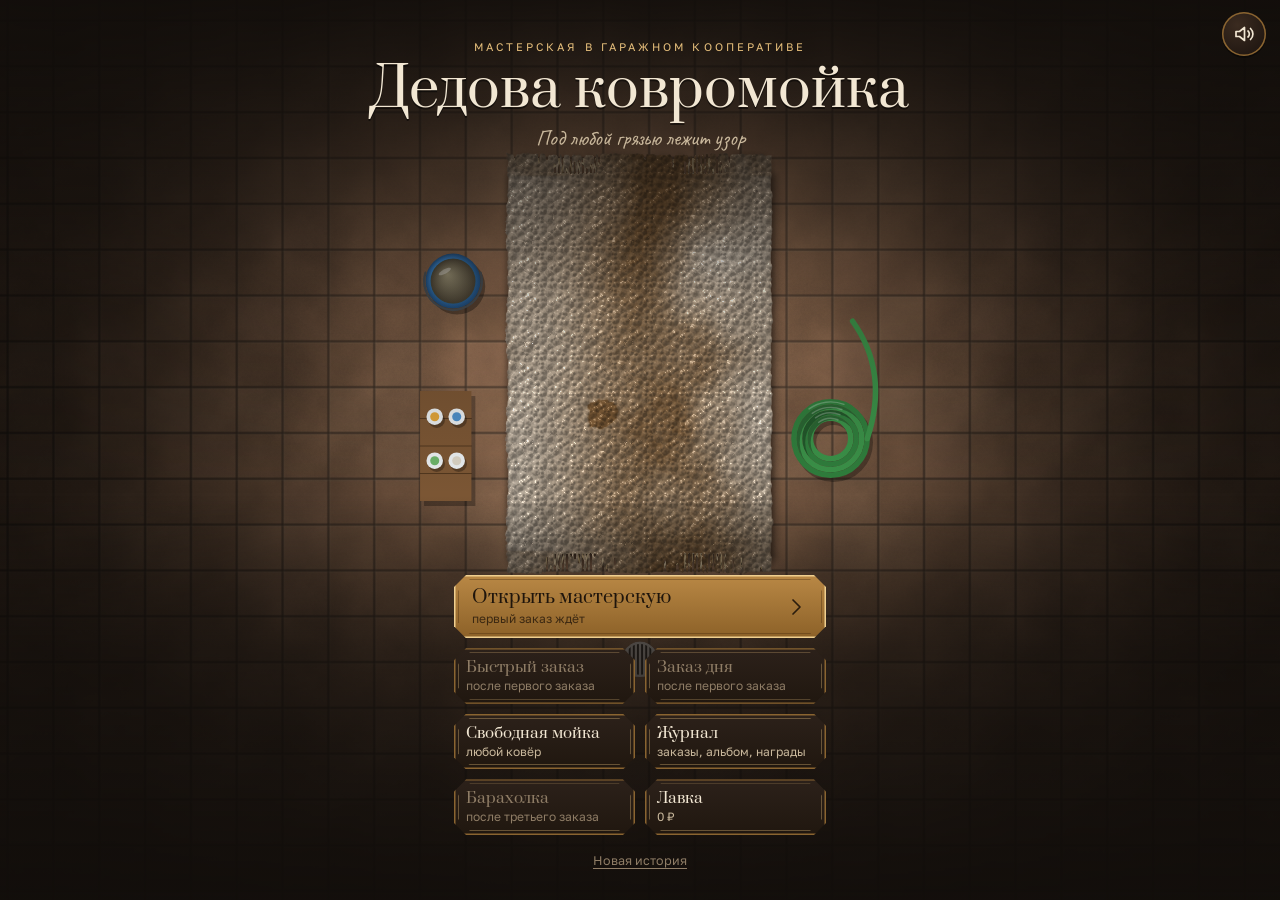
==== commit 71d3268c: "Add files via upload" ====
--- a/index.html
+++ b/index.html
@@ -5,7 +5,7 @@
 <link rel="preconnect" href="https://fonts.googleapis.com"><link rel="preconnect" href="https://fonts.gstatic.com" crossorigin>
 <link href="https://fonts.googleapis.com/css2?family=Caveat:wght@400;600&family=Golos+Text:wght@400;600&family=Prata&display=swap" rel="stylesheet">
 <meta name="theme-color" content="#120E0B"></head><body>
-<style>
+<style>/*@@file src/style.css*/
 :root {
   color-scheme: dark;
   --ground: #120E0B;
@@ -423,6 +423,7 @@
 .aw.got small { color: var(--ink2); }
 .jtabs button { padding: 8px 11px; }
 </style>
+<!--@@file src/body.html-->
 <div id="app">
   <canvas id="gl"></canvas>
   <canvas id="ov"></canvas>
@@ -562,7 +563,9 @@
 
   <div id="glFail" hidden>Для игры нужен WebGL. Откройте её в свежем Safari или Chrome.</div>
 </div>
+<!--@@end-->
 <script>
+/*@@file src/js/00_util.js*/
 "use strict";
 const $ = (id) => document.getElementById(id);
 const clamp = (v, a, b) => (v < a ? a : v > b ? b : v);
@@ -643,6 +646,7 @@
   };
 }
 
+/*@@file src/js/10_rugs.js*/
 // ===== Rug pattern generator: knots -> texture =====
 // zones: 0 поле, 1 медальон, 2 углы, 3 кайма, 4 бордюры, 5 бахрома
 const ZONE_NAMES = ["Поле", "Медальон", "Углы", "Кайма", "Бордюры", "Бахрома"];
@@ -1691,6 +1695,7 @@
   }
 }
 
+/*@@file src/js/20_sim.js*/
 // ===== Simulation: dirt, fluids, tools =====
 var UPG = {};
 const STAINS = {
@@ -2856,6 +2861,7 @@
   if (cnt) this.dirty = true; else this.foamAny = false;
 };
 
+/*@@file src/js/30_gl.js*/
 // ===== WebGL renderer =====
 const VS = `
 attribute vec2 aP;
@@ -3533,6 +3539,7 @@
   return cv;
 }
 
+/*@@file src/js/40_fx.js*/
 // ===== Overlay: particles, tools, objects, props =====
 const FX = {
   cv: null, ctx: null, parts: [], sprites: {}, rip: new Float32Array(12).fill(-1), ripI: 0,
@@ -4192,6 +4199,7 @@
   }
 }
 
+/*@@file src/js/50_audio.js*/
 // ===== Audio: all synthesized, soft =====
 const AU = {
   ctx: null, ok: false, on: true, vol: { music: 0.55, sfx: 0.85 }, loops: {}, gaps: {},
@@ -4522,6 +4530,7 @@
   },
 };
 
+/*@@file src/js/60_story.js*/
 // ===== Story, orders, notes, shop =====
 const TOOLINFO = {
   duster: { name: "Машина", hint: "Выбивальная машина: ковёр идёт через барабан" },
@@ -4825,6 +4834,7 @@
   return set;
 }
 
+/*@@file src/js/70_game.js*/
 // ===== Game runtime =====
 const G = {
   t: 0, W: 1, H: 1, dpr: 1, cssW: 1, cssH: 1,
@@ -5579,6 +5589,7 @@
   if (a.y > s.gh + 8) { a.sq = null; a.i++; a.wait = 0.35; AU.setLoop("squeegee", 0); }
 }
 
+/*@@file src/js/75_scale.js*/
 // ===== Weighing: the rolled rug on a dial scale before and after =====
 // kg per square metre of a clean rug
 const RUG_DENS = { shirvan: 2.9, kazak: 3.2, persian: 2.8, soviet: 2.1, kids: 1.6, bukhara: 2.7, kilim: 1.7, beni: 3.9, silk: 1.9, hotel: 3.1, sun: 2.0, grandpa: 3.0 };
@@ -5676,6 +5687,7 @@
   } else nextFinishStep();
 }
 
+/*@@file src/js/77_duster.js*/
 // ===== Rug dusting machine: the rug runs through a drum of rubber flails =====
 const DUSTER = { passDur: 6.5, eff: [1, 0.7, 0.45, 0.3] };
 
@@ -5773,6 +5785,7 @@
   if (d.kg > 0.05) toast(`Машина выбила ${fmtKg(d.kg)}`);
 }
 
+/*@@file src/js/78_dryroom.js*/
 // ===== Drying room: the rug hangs on a rail, fans blow, water runs down and drips =====
 function dryRoomStart() {
   const s = G.sim, gw = s.gw, gh = s.gh;
@@ -5862,6 +5875,7 @@
   nextFinishStep();
 }
 
+/*@@file src/js/79_restore.js*/
 // ===== Restoration: frayed edges, worn spots, missing tassels =====
 // generation, called from Sim.generate
 Sim.prototype.genRestore = function (lvl, rnd) {
@@ -6037,6 +6051,7 @@
   }
 }
 
+/*@@file src/js/80_ui.js*/
 // ===== UI =====
 const ICONS = {
   beater: '<path d="M14.5 14.5L21 21" stroke-width="2.6"/><path d="M14.5 14.5C11 15 6.5 12 7 8.5C7.5 5 11.5 4.8 12 7.5C12.4 9.8 9.6 10.6 8.2 9.2"/><path d="M14.5 14.5C15 11 12 6.5 8.5 7" /><path d="M14.5 14.5C11.5 17.5 5 17 4 13.5C3.2 10.5 5.5 8.5 8 9"/><path d="M14.5 14.5C17.5 11.5 17 5 13.5 4C10.5 3.2 8.5 5.5 9 8"/>',
@@ -6568,6 +6583,7 @@
   return THUMBS[key];
 }
 
+/*@@file src/js/82_scale_ui.js*/
 // ===== Weighing screen: dial scale drawn on canvas =====
 const SC = { W: 720, H: 800, cx: 360, cy: 290, R: 222, rollL: 470, rollY: 666 };
 function scAng(w, v) { return (135 + 270 * clamp(v / w.max, -0.025, 1.025)) * Math.PI / 180; }
@@ -6858,6 +6874,7 @@
   },
 });
 
+/*@@file src/js/83_duster_ui.js*/
 // ===== Dusting machine screen: top view of the conveyor and the drum housing =====
 const DU = { W: 720, H: 900, Ym: 380, rx: 130, rw: 460 };
 
@@ -7033,6 +7050,7 @@
   },
 });
 
+/*@@file src/js/84_ach.js*/
 // ===== Awards: small milestones of the workshop =====
 const ACH = [
   { id: "first", name: "Первый ковёр", desc: "Сдать первый заказ", icon: "star" },
@@ -7074,6 +7092,7 @@
   if (o.finale) grantAch("story");
 }
 
+/*@@file src/js/85_save.js*/
 // ===== Save: local + artifact db =====
 function defaultSave() { return { v: 1, t: 0, started: false, next: 0, stars: {}, money: 0, earned: 0, owned: {}, notes: {}, settings: { music: 0.55, sfx: 0.85, on: true }, quickCount: 0, cur: null, chSeen: 0, done: false, kgOut: 0, album: [], ach: {}, daily: {}, dailyStreak: null, dusterPasses: 0, dried: 0, flea: null, stock: [], wall: [], hooks: 0, fleaPending: null, fleaProfit: 0, fleaSold: 0, codeN: 0 }; }
 let S = defaultSave();
@@ -7247,6 +7266,7 @@
   saveNow(true);
 }
 
+/*@@file src/js/85a_tg.js*/
 // ===== Telegram: the game as a mini app, progress in the player's Telegram cloud =====
 function tgApp() { const w = window.Telegram && window.Telegram.WebApp; return window.KOVRY_TG && w ? w : null; }
 function tgCall(fn, ...args) { return new Promise((res, rej) => { try { fn(...args, (err, val) => (err ? rej(err) : res(val))); } catch (e) { rej(e); } }); }
@@ -7314,6 +7334,7 @@
   try { if (w.isVersionAtLeast("7.10")) w.setBottomBarColor("#120E0B"); } catch (e) {}
 })();
 
+/*@@file src/js/86_flea.js*/
 // ===== Flea market: buy a neglected rug, bring it back to life, sell it or hang it on the wall =====
 const FLEA_TIERS = [
   { name: "Обычный", styles: ["soviet", "sun", "kids", "beni", "hotel"], value: [2600, 4200], ages: ["1980-е", "1970-е"], unlock: 0, w: 0.55 },
@@ -7553,6 +7574,7 @@
   },
 });
 
+/*@@file src/js/87_code.js*/
 // ===== Save code: the whole career as a line of text to keep in notes or a chat =====
 const CODE_PREFIX = "KOVRY1-";
 async function makeSaveCode() {
@@ -7634,6 +7656,7 @@
 $("pCode").onclick = () => { AU.tok(); UI.openCode(); };
 $("pCode").hidden = !window.KOVRY_GUEST;
 
+/*@@file src/js/90_main.js*/
 // ===== Boot, input, loop, flows =====
 function resize(force) {
   const w = Math.max(1, window.innerWidth), h = Math.max(1, window.innerHeight);
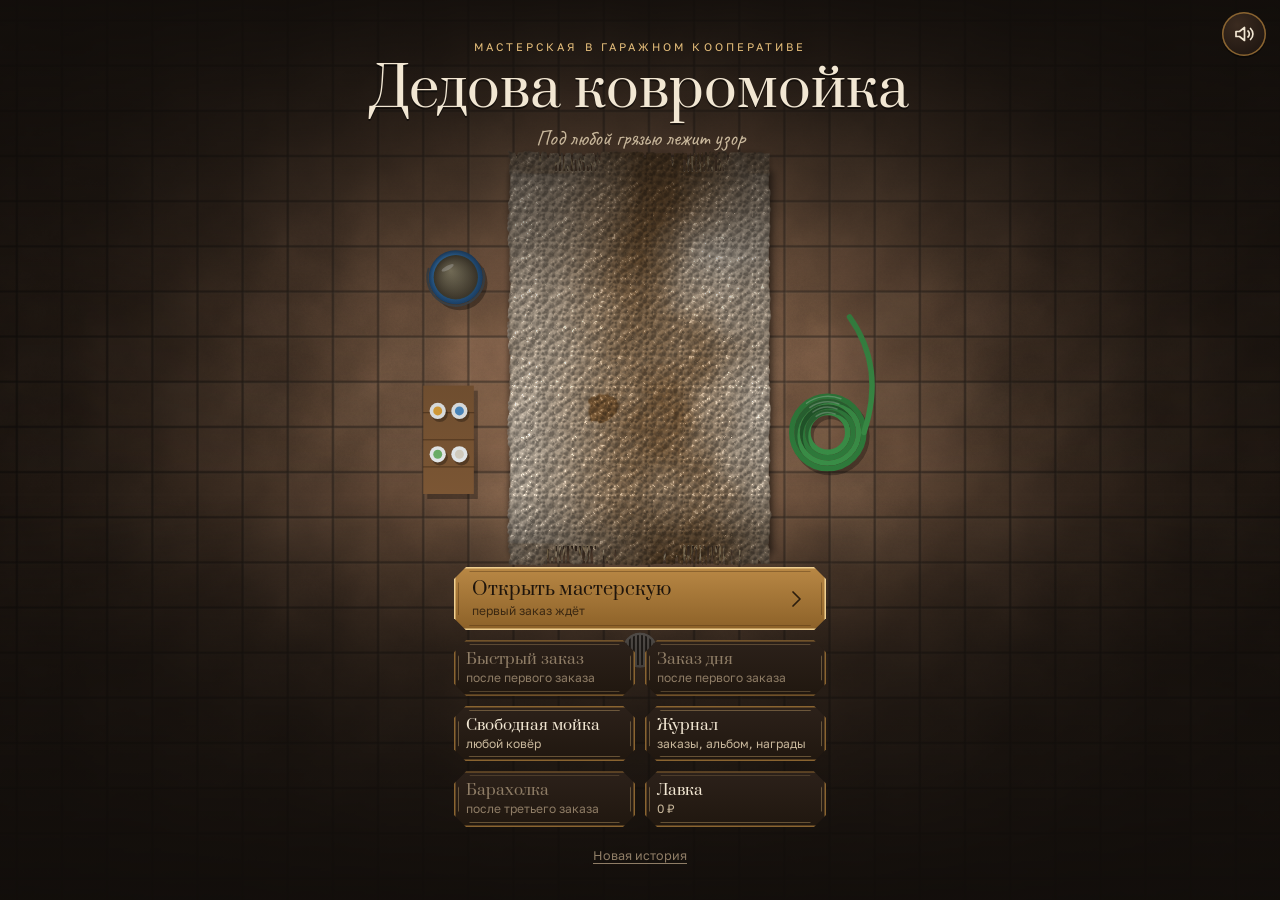
==== commit 764fddee: "Версия 6.6: выключатели на шнурах в сушильной, заставка в Telegram, правки вёрстки" ====
--- a/index.html
+++ b/index.html
@@ -49,7 +49,7 @@
 
 /* ---------- HUD ---------- */
 #hud { position: absolute; left: 0; right: 0; top: 0; padding: calc(var(--safeT) + 8px) 12px 0; display: flex; align-items: flex-start; gap: 10px; pointer-events: none; z-index: 5; }
-.tag { pointer-events: auto; position: relative; background: var(--paper); color: var(--pink); padding: 7px 36px 7px 26px; border-radius: 4px 12px 12px 4px; transform: rotate(-1.5deg); box-shadow: 0 3px 0 rgba(0,0,0,.35); max-width: calc(100vw - 168px); min-width: 0; flex: 0 1 auto; clip-path: polygon(10px 0, 100% 0, 100% 100%, 10px 100%, 0 50%); }
+.tag { pointer-events: auto; position: relative; background: var(--paper); color: var(--pink); padding: 7px 46px 7px 26px; border-radius: 4px 12px 12px 4px; transform: rotate(-1.5deg); box-shadow: 0 3px 0 rgba(0,0,0,.35); max-width: calc(100vw - 180px); min-width: 0; flex: 0 1 auto; clip-path: polygon(10px 0, 100% 0, 100% 100%, 10px 100%, 0 50%); }
 .tag::before { content: ""; position: absolute; left: 12px; top: 50%; width: 7px; height: 7px; margin-top: -3.5px; border-radius: 50%; background: #5a4533; box-shadow: inset 0 1px 1px rgba(0,0,0,.6); }
 .tag b { display: block; font-family: var(--f-disp); font-weight: 400; font-size: 14px; line-height: 1.2; white-space: nowrap; overflow: hidden; text-overflow: ellipsis; }
 .tag i { display: block; font-family: var(--f-hand); font-style: normal; font-size: 17px; line-height: 1.05; color: #6a4a32; white-space: nowrap; overflow: hidden; text-overflow: ellipsis; }
@@ -72,14 +72,14 @@
 #money { pointer-events: none; font-family: var(--f-disp); font-size: 13px; color: var(--brass2); text-shadow: 0 1px 0 #000; white-space: nowrap; }
 
 /* grandfather's note */
-#note { position: absolute; left: 12px; top: calc(var(--safeT) + 124px); z-index: 6; max-width: min(360px, calc(100vw - 24px)); background: var(--paper) repeating-linear-gradient(transparent 0 25px, rgba(70,110,170,.22) 25px 26px); background-position: 0 6px; color: #2c2118; padding: 10px 14px 8px 16px; border-radius: 3px; box-shadow: 0 6px 0 rgba(0,0,0,.25), 0 10px 24px rgba(0,0,0,.35); transform: rotate(-.8deg); animation: noteIn .45s cubic-bezier(.2,.9,.3,1.2) both; pointer-events: auto; }
+#note { position: absolute; left: 12px; top: calc(var(--safeT) + 124px); z-index: 6; box-sizing: border-box; max-width: min(360px, calc(100vw - 30px)); background: var(--paper) repeating-linear-gradient(transparent 0 25px, rgba(70,110,170,.22) 25px 26px); background-position: 0 6px; color: #2c2118; padding: 10px 14px 8px 16px; border-radius: 3px; box-shadow: 0 6px 0 rgba(0,0,0,.25), 0 10px 24px rgba(0,0,0,.35); transform: rotate(-.8deg); animation: noteIn .45s cubic-bezier(.2,.9,.3,1.2) both; pointer-events: auto; }
 #note::before { content: ""; position: absolute; left: 44%; top: -8px; width: 54px; height: 16px; background: rgba(230,215,170,.75); transform: rotate(2deg); }
 #note p { margin: 0; font-family: var(--f-hand); font-size: 20px; line-height: 26px; }
 #note .sig { display: block; text-align: right; font-family: var(--f-hand); font-size: 15px; color: #7a5a3c; margin-top: 2px; }
 @keyframes noteIn { from { opacity: 0; transform: translateY(-14px) rotate(-3deg); } to { opacity: 1; transform: translateY(0) rotate(-.8deg); } }
 
 /* tool tip strip */
-#tip { position: absolute; left: 12px; top: calc(var(--safeT) + 70px); z-index: 5; background: var(--walnut); color: var(--ink); border-radius: 12px; padding: 6px 11px; font-size: 12px; line-height: 1.3; box-shadow: inset 0 0 0 1px var(--brass3), 0 4px 12px rgba(0,0,0,.4); max-width: calc(100vw - 160px); pointer-events: none; }
+#tip { position: absolute; left: 12px; top: calc(var(--safeT) + 70px); z-index: 5; background: var(--walnut); color: var(--ink); border-radius: 12px; padding: 6px 11px; font-size: 12px; line-height: 1.3; box-shadow: inset 0 0 0 1px var(--brass3), 0 4px 12px rgba(0,0,0,.4); max-width: calc(100vw - 176px); pointer-events: none; }
 #tip b { color: var(--brass2); font-weight: 600; }
 
 /* done stamp */
@@ -129,7 +129,8 @@
 /* title */
 #scrTitle { justify-content: space-between; background: linear-gradient(rgba(18,14,11,.92), rgba(18,14,11,.2) 34%, rgba(18,14,11,0) 55%, rgba(18,14,11,.55) 72%, rgba(18,14,11,.94)); }
 .title-top { padding: calc(var(--safeT) + 40px) 24px 0; text-align: center; }
-.title-top .eyebrow { font-size: 11px; letter-spacing: .28em; text-transform: uppercase; color: var(--brass2); }
+.tg .title-top { padding-top: calc(var(--safeT) + 26px); }
+.title-top .eyebrow { font-size: 11px; letter-spacing: .28em; text-transform: uppercase; color: var(--brass2); padding: 0 42px; }
 .title-top h1 { margin: 10px 0 6px; font-family: var(--f-disp); font-weight: 400; font-size: clamp(36px, 11vw, 54px); line-height: 1.02; text-wrap: balance; text-shadow: 0 2px 0 rgba(0,0,0,.5); }
 .title-top p { margin: 0; font-family: var(--f-hand); font-size: 22px; color: var(--ink2); }
 .title-menu { padding: 0 24px calc(var(--safeB) + 26px); display: flex; flex-direction: column; gap: 10px; align-items: stretch; max-width: 420px; width: 100%; margin: 0 auto; box-sizing: border-box; }
@@ -168,7 +169,7 @@
 .btn-ink { flex: 1; padding: 13px 14px; font-family: var(--f-disp); font-size: 17px; color: #fbeee0; background: radial-gradient(circle at 40% 30%, #c44c3b, var(--seal) 60%, var(--seal2)); border-radius: 6px; box-shadow: inset 0 -3px 0 rgba(0,0,0,.25), 0 2px 0 rgba(0,0,0,.25); }
 .btn-ink.alt { color: var(--pink); background: transparent; box-shadow: inset 0 0 0 1.5px rgba(58,42,30,.45); font-family: var(--f-body); font-size: 14px; flex: 0 0 auto; padding: 12px 14px; }
 .btn-ink:active { transform: translateY(1px); }
-.stamp-mark { position: absolute; right: 16px; top: 44px; transform: rotate(-12deg); border: 2.5px solid rgba(168,53,44,.7); color: rgba(168,53,44,.75); padding: 3px 8px; font-family: var(--f-disp); font-size: 13px; letter-spacing: .08em; text-transform: uppercase; border-radius: 4px; }
+.stamp-mark { display: inline-flex; align-items: center; gap: 6px; margin: 10px 0 2px 4px; transform: rotate(-4deg); border: 2.5px solid rgba(168,53,44,.7); color: rgba(168,53,44,.75); padding: 3px 8px; font-family: var(--f-disp); font-size: 13px; letter-spacing: .08em; text-transform: uppercase; border-radius: 4px; }
 
 /* chapter screen */
 #scrChapter { z-index: 26; background: radial-gradient(ellipse at 50% 30%, #2d2119, var(--ground) 70%); justify-content: center; align-items: center; padding: calc(var(--safeT) + 24px) 26px calc(var(--safeB) + 24px); text-align: center; }
@@ -224,11 +225,11 @@
 .btn-sc.main { background: linear-gradient(#b98845, #8c6128); color: #1f150c; box-shadow: none; }
 .btn-sc .i { width: 18px; height: 18px; }
 .sc-note { margin: 14px 0 0; font-size: 12px; line-height: 1.45; color: var(--ink3); }
-.tlink { align-self: center; margin-top: 2px; padding: 6px 10px; font-size: 12.5px; color: var(--ink3); text-decoration: underline; text-underline-offset: 3px; }
+.tlink { align-self: center; margin-top: 0; padding: 11px 12px; font-size: 12.5px; color: var(--ink3); text-decoration: underline; text-underline-offset: 3px; }
 .flot .buy, .hook .buy { display: inline-flex; align-items: center; gap: 8px; padding: 8px 14px; border-radius: 18px; background: linear-gradient(#b98845, #8c6128); color: #1f150c; font-weight: 600; font-size: 13px; }
 .flot .buy[disabled], .hook .buy[disabled] { background: #3a2c22; color: var(--ink3); }
 .buy .i { width: 16px; height: 16px; }
-.buy.sm { padding: 6px 10px; font-size: 12px; margin-top: 6px; }
+.buy.sm { padding: 9px 12px; font-size: 12.5px; margin-top: 6px; }
 .flot { display: grid; grid-template-columns: 74px 1fr; gap: 12px; padding: 12px; border-radius: 10px; background: #2a1f18; box-shadow: inset 0 0 0 1px rgba(200,150,75,.18); margin-bottom: 10px; }
 .flot.t1 { box-shadow: inset 0 0 0 1.5px rgba(214,170,90,.55); }
 .flot.t2 { box-shadow: inset 0 0 0 2px #e2bd6b, 0 0 18px rgba(226,189,107,.18); background: #30231a; }
@@ -383,10 +384,10 @@
 .alb { display: grid; grid-template-columns: 1fr 1fr; gap: 12px; }
 .alb-c { background: rgba(0,0,0,.18); border-radius: 10px; padding: 8px; box-shadow: inset 0 0 0 1px rgba(200,150,75,.25); min-width: 0; }
 .alb-c b { display: block; font-size: 13px; font-weight: 600; margin-top: 6px; line-height: 1.25; }
-.alb-c small { display: block; font-size: 11px; color: var(--ink3); margin-top: 2px; white-space: nowrap; overflow: hidden; text-overflow: ellipsis; }
+.alb-c small { display: block; font-size: 11px; color: var(--ink3); margin-top: 2px; line-height: 1.35; }
 .alb-img { position: relative; border-radius: 6px; overflow: hidden; aspect-ratio: 2 / 3; background: #1a1310; }
 .alb-img img { width: 100%; height: 100%; object-fit: cover; display: block; }
-.alb-dirt { position: absolute; left: 0; top: 0; bottom: 0; width: 50%; background: radial-gradient(circle at 30% 40%, rgba(120,100,70,.5), transparent 60%), radial-gradient(circle at 70% 75%, rgba(90,70,50,.55), transparent 55%), rgba(84,70,52,.78); mix-blend-mode: multiply; }
+.alb-dirt { position: absolute; left: 0; top: 0; bottom: 0; width: 50%; background: radial-gradient(circle at 30% 40%, rgba(110,92,64,.55), transparent 60%), radial-gradient(circle at 70% 75%, rgba(78,62,44,.6), transparent 55%), rgba(92,78,58,.72); }
 .alb-line { position: absolute; left: 50%; top: 0; bottom: 0; width: 2px; margin-left: -1px; background: var(--ink); box-shadow: 0 0 4px rgba(0,0,0,.5); }
 .alb-f { display: flex; justify-content: space-between; align-items: center; margin-top: 6px; }
 .alb-f .kg { font-family: var(--f-disp); font-size: 15px; color: #e4a66c; }
@@ -4124,7 +4125,7 @@
   const d = G.dryRoom || { fanS: [0, 0], ang: [0, 0], tray: 0, air: 0 };
   const gw = sim.gw, top = sim.by0, bot = sim.gh;
   const mid = (sim.by0 + sim.by1) / 2;
-  const fOff = gw * 0.14, fR = Math.min(0.25 * cpm, gw * 0.12);
+  const fOff = gw * 0.14, fR = Math.min(0.25 * cpm, gw * 0.12); // same numbers as dryGeom
   // airflow streaks
   for (let q = 0; q < 2; q++) {
     const k = d.fanS[q]; if (k < 0.05) continue;
@@ -4135,6 +4136,17 @@
       const x0 = fx + dir * (0.2 + ph * 0.5) * cpm;
       ctx.beginPath(); ctx.moveTo(sx(x0), sy(yy)); ctx.quadraticCurveTo(sx(x0 + dir * 0.12 * cpm), sy(yy + Math.sin(l + d.air) * 0.03 * cpm), sx(x0 + dir * 0.24 * cpm), sy(yy)); ctx.stroke();
     }
+  }
+  // power cords from each fan down to an inline switch and on to the socket
+  const geo = dryGeom(sim), lw = Math.max(2, 0.014 * m);
+  for (let q = 0; q < 2; q++) {
+    const f = geo[q], dir = q === 0 ? -1 : 1;
+    const x = sx(f.fx), y0 = sy(f.fy + f.fR * 1.02), yT = sy(f.swy - f.swh / 2), yB = sy(f.swy + f.swh / 2);
+    ctx.strokeStyle = "rgba(0,0,0,0.25)"; ctx.lineWidth = lw + 2; ctx.lineCap = "round";
+    ctx.beginPath(); ctx.moveTo(x + 2, y0 + 2); ctx.bezierCurveTo(x + dir * 0.08 * m + 2, (y0 + yT) / 2, x - dir * 0.05 * m + 2, yT - 0.05 * m, x + 2, yT + 2); ctx.stroke();
+    ctx.strokeStyle = "#1c1e20"; ctx.lineWidth = lw;
+    ctx.beginPath(); ctx.moveTo(x, y0); ctx.bezierCurveTo(x + dir * 0.08 * m, (y0 + yT) / 2, x - dir * 0.05 * m, yT - 0.05 * m, x, yT); ctx.stroke();
+    ctx.beginPath(); ctx.moveTo(x, yB); ctx.bezierCurveTo(x, yB + 0.25 * m, x + dir * 0.18 * m, yB + 0.3 * m, x + dir * 0.22 * m, sy(sim.gh + 1.2 * cpm)); ctx.stroke();
   }
   // drip tray
   const tx0 = sx(-0.08 * cpm), tx1 = sx(gw + 0.08 * cpm), ty = sy(bot + 0.035 * cpm), th = 0.08 * m;
@@ -4196,6 +4208,36 @@
     for (const rr of [0.35, 0.6, 0.85, 1]) { ctx.beginPath(); ctx.arc(cx, cy, R * rr, 0, TAU); ctx.stroke(); }
     for (let a = 0; a < 12; a++) { const an = a * TAU / 12; ctx.beginPath(); ctx.moveTo(cx + Math.cos(an) * R * 0.15, cy + Math.sin(an) * R * 0.15); ctx.lineTo(cx + Math.cos(an) * R, cy + Math.sin(an) * R); ctx.stroke(); }
     ctx.fillStyle = k > 0.05 ? "#8fd07a" : "#4a5a44"; ctx.beginPath(); ctx.arc(cx, cy + R * 1.12, Math.max(2, 0.012 * m), 0, TAU); ctx.fill();
+  }
+  // inline cord switches: a rocker with a lamp, it glows while the fan runs
+  for (let q = 0; q < 2; q++) {
+    const f = geo[q], on = !!(d.fans && d.fans[q]);
+    const w = f.sww / cpm * m, h = f.swh / cpm * m, x0 = sx(f.swx) - w / 2, y0 = sy(f.swy) - h / 2;
+    const since = G.t - ((d.flip && d.flip[q]) || -9), press = since < 0.12 ? 1 - since / 0.12 : 0;
+    // a soft pulse invites the first tap
+    if (!on && !(d.fans && (d.fans[0] || d.fans[1])) && G.dryRoom && G.t % 1.6 < 0.9) {
+      const k = Math.sin((G.t % 1.6) / 0.9 * Math.PI);
+      ctx.strokeStyle = `rgba(240,207,143,${0.55 * k})`; ctx.lineWidth = 2.5;
+      ctx.beginPath(); ctx.roundRect(x0 - 6 - 4 * k, y0 - 6 - 4 * k, w + 12 + 8 * k, h + 12 + 8 * k, 10); ctx.stroke();
+    }
+    ctx.fillStyle = "rgba(0,0,0,0.35)"; ctx.beginPath(); ctx.roundRect(x0 + 2, y0 + 3, w, h, w * 0.3); ctx.fill();
+    let g2 = ctx.createLinearGradient(x0, 0, x0 + w, 0);
+    g2.addColorStop(0, "#d9d4ca"); g2.addColorStop(0.5, "#f1ede5"); g2.addColorStop(1, "#b8b1a5");
+    ctx.fillStyle = g2; ctx.beginPath(); ctx.roundRect(x0, y0, w, h, w * 0.3); ctx.fill();
+    ctx.strokeStyle = "rgba(60,50,40,0.35)"; ctx.lineWidth = 1; ctx.stroke();
+    // rocker: the top half sinks when switched on
+    const rx = x0 + w * 0.2, ry = y0 + h * 0.3, rw = w * 0.6, rh = h * 0.52;
+    ctx.fillStyle = "#2e2a26"; ctx.beginPath(); ctx.roundRect(rx - 1.5, ry - 1.5, rw + 3, rh + 3, 3); ctx.fill();
+    g2 = ctx.createLinearGradient(0, ry, 0, ry + rh);
+    if (on) { g2.addColorStop(0, "#8e2a22"); g2.addColorStop(0.5, "#c9453a"); g2.addColorStop(1, "#e2645a"); }
+    else { g2.addColorStop(0, "#e2645a"); g2.addColorStop(0.5, "#c9453a"); g2.addColorStop(1, "#8e2a22"); }
+    ctx.fillStyle = g2; ctx.beginPath(); ctx.roundRect(rx, ry + press * 1.5, rw, rh, 2.5); ctx.fill();
+    ctx.fillStyle = "rgba(255,255,255,0.8)"; ctx.font = `600 ${Math.max(7, rh * 0.32)}px 'Golos Text', sans-serif`; ctx.textAlign = "center"; ctx.textBaseline = "middle";
+    ctx.fillText(on ? "I" : "O", rx + rw / 2, ry + rh * (on ? 0.68 : 0.32) + press * 1.5);
+    // lamp above the rocker
+    const lx = x0 + w / 2, ly = y0 + h * 0.15, lr = Math.max(2.2, w * 0.1);
+    if (on) { const gl = ctx.createRadialGradient(lx, ly, 0, lx, ly, lr * 4); gl.addColorStop(0, "rgba(255,170,90,0.7)"); gl.addColorStop(1, "rgba(255,170,90,0)"); ctx.fillStyle = gl; ctx.beginPath(); ctx.arc(lx, ly, lr * 4, 0, TAU); ctx.fill(); }
+    ctx.fillStyle = on ? "#ffb35c" : "#5b534b"; ctx.beginPath(); ctx.arc(lx, ly, lr, 0, TAU); ctx.fill();
   }
 }
 
@@ -5444,7 +5486,7 @@
   strokeEnd();
   statsTick();
   const s = G.sim, pr = G.pred || predictScore();
-  const left = lossList(pr.loss).map(([k, v]) => `${LOSS_NAMES[k]} −${Math.max(1, Math.round(v))}%`);
+  const left = lossList(pr.loss).slice(0, 4).map(([k, v]) => `${LOSS_NAMES[k]} −${Math.max(1, Math.round(v))}%`);
   const rep = needsRepair(s) ? [...new Set(repairTargets(s).map((t) => REPAIR_NAMES[t.type]))] : [];
   const stars = G.order.kind === "free" ? -1 : starsFor(pr.score);
   UI.confirmFinish({ left, rep, score: pr.score, stars, pct: pr.score / 100, free: G.order.kind === "free" }, () => runFinish(), () => {});
@@ -5787,6 +5829,35 @@
 
 /*@@file src/js/78_dryroom.js*/
 // ===== Drying room: the rug hangs on a rail, fans blow, water runs down and drips =====
+// fans stand beside the rug, each on a cord with an inline switch
+function dryGeom(s) {
+  const gw = s.gw, cpm = s.cpm, mid = (s.by0 + s.by1) / 2;
+  const fOff = gw * 0.14, fR = Math.min(0.25 * cpm, gw * 0.12);
+  return [0, 1].map((q) => {
+    const fx = q === 0 ? -fOff : gw + fOff;
+    return { fx, fy: mid, fR, swx: fx, swy: mid + fR + 0.5 * cpm, sww: 0.18 * cpm, swh: 0.3 * cpm };
+  });
+}
+// a tap on a fan or on its switch: which fan, or -1
+function dryHit(px, py) {
+  const s = G.sim; if (!s || !G.dryRoom) return -1;
+  const [wx, wy] = s2w(px, py), g = dryGeom(s);
+  const minR = 26 * G.dpr / G.cam.s;
+  for (let q = 0; q < 2; q++) {
+    const f = g[q];
+    if (Math.hypot(wx - f.fx, wy - f.fy) < Math.max(f.fR * 1.15, minR)) return q;
+    if (Math.abs(wx - f.swx) < Math.max(f.sww * 0.9, minR) && Math.abs(wy - f.swy) < Math.max(f.swh * 0.75, minR)) return q;
+  }
+  return -1;
+}
+function dryToggle(q) {
+  const d = G.dryRoom; if (!d || d.done) return;
+  d.fans[q] = !d.fans[q];
+  d.flip = d.flip || [-9, -9]; d.flip[q] = G.t;
+  AU.tok(); vibrate(8);
+  UI.dryFan(q, d.fans[q]);
+  if (d.fans[0] || d.fans[1]) UI.finishCap("Вода стекает вниз и капает в поддон");
+}
 function dryRoomStart() {
   const s = G.sim, gw = s.gw, gh = s.gh;
   const N = new Float32Array(s.n);
@@ -5806,10 +5877,11 @@
   G.dry = 0;
   G.dryRoom = { N, bottom, fans: [false, false], fanS: [0, 0], ang: [0, 0], t: 0, w0: w0 / Math.max(1, c), hum: 100, done: 0, dripAcc: 0, tray: 0, mark: 0, air: 0 };
   G.propLoc = "dryroom"; GLR.setFloor("dryroom");
-  UI.finishCap(UPG.heat ? "Тепловая пушка греет воздух. Включи вентиляторы, и ковёр высохнет ещё быстрее" : "Включи вентиляторы, ковёр высохнет быстрее");
+  UI.finishCap(UPG.heat ? "Тепловая пушка греет воздух. Щёлкни выключателями на шнурах, и ковёр высохнет ещё быстрее" : "Щёлкни выключателями на шнурах вентиляторов, ковёр высохнет быстрее");
   UI.dryTools();
   measureInsets(); fitCamera(true);
-  G.camTarget = { x: s.gw / 2, y: G.fit.y + s.gh * 0.03, s: G.fit.s * 0.68 };
+  // as close as the fans on both sides allow
+  G.camTarget = { x: s.gw / 2, y: G.fit.y + s.gh * 0.03, s: Math.min(G.fit.s * 0.9, G.W / (s.gw * 1.75)) };
 }
 function dryRoomTick(dt) {
   const d = G.dryRoom; if (!d) return;
@@ -6384,7 +6456,7 @@
       const d = new Date(e.date);
       const k = clamp(e.dirt * 1.6, 0.2, 0.8);
       h += `<div class="alb-c"><div class="alb-img">${th ? `<img src="${th}" alt="">` : ""}<i class="alb-dirt" style="opacity:${k.toFixed(2)}"></i><i class="alb-line"></i></div>
-        <b>${e.title}</b><small>${e.client ? e.client + " · " : ""}${d.getDate()} ${months[d.getMonth()]}</small>
+        <b>${e.title}</b><small>${e.client ? e.client + " · " : ""}${d.getDate()}&nbsp;${months[d.getMonth()]}</small>
         <div class="alb-f"><span class="kg">${e.kg >= 0.01 ? "−" + fmtKg(e.kg) : "±0"}</span>${e.stars > 0 ? starsHtml(e.stars) : `<span class="pc">${e.score}%</span>`}</div></div>`;
     }
     h += `</div>`;
@@ -6428,12 +6500,9 @@
   // drying room: two fan switches and a hygrometer between them
   dryTools() {
     this.finishBottom(`<button class="ftool" data-f="0">${icon("fan")}<small>Слева</small></button><div class="hygro"><small>влажность</small><b id="hyg">100%</b><span><i id="hygBar"></i></span></div><button class="ftool" data-f="1">${icon("fan")}<small>Справа</small></button>`);
-    for (const b of $("fBottom").querySelectorAll(".ftool")) b.onclick = () => {
-      const d = G.dryRoom; if (!d) return;
-      AU.tok(); const q = +b.dataset.f; d.fans[q] = !d.fans[q]; b.classList.toggle("on", d.fans[q]);
-      if (d.fans[0] || d.fans[1]) UI.finishCap("Вода стекает вниз и капает в поддон");
-    };
-  },
+    for (const b of $("fBottom").querySelectorAll(".ftool")) b.onclick = () => dryToggle(+b.dataset.f);
+  },
+  dryFan(q, on) { const b = $("fBottom").querySelector(`.ftool[data-f="${q}"]`); if (b) b.classList.toggle("on", on); },
   dryHum(h) { const e = $("hyg"); if (!e) return; e.textContent = h + "%"; $("hygBar").style.transform = `scaleX(${(h / 100).toFixed(3)})`; },
   // finish step with a couple of hand tools and a done plaque
   finishTools(tools, cur, doneLabel, doneSub, onDone) {
@@ -6947,9 +7016,11 @@
     // brass nameplate
     g = x.createLinearGradient(0, y0 + 56, 0, y0 + 88);
     g.addColorStop(0, "#f0cf8f"); g.addColorStop(1, "#9c7236");
-    x.fillStyle = g; x.beginPath(); x.roundRect(270, y0 + 56, 180, 32, 4); x.fill();
-    x.fillStyle = "#3a2810"; x.font = "600 13px 'Golos Text', sans-serif"; x.textAlign = "center"; x.textBaseline = "middle";
-    x.fillText("ВЫБИВАЛЬНАЯ МАШИНА ВМ-2", 360, y0 + 72);
+    x.font = "600 13px 'Golos Text', sans-serif";
+    const plate = "ВЫБИВАЛЬНАЯ МАШИНА ВМ-2", pw = Math.ceil(x.measureText(plate).width) + 28;
+    x.fillStyle = g; x.beginPath(); x.roundRect(360 - pw / 2, y0 + 56, pw, 32, 4); x.fill();
+    x.fillStyle = "#3a2810"; x.textAlign = "center"; x.textBaseline = "middle";
+    x.fillText(plate, 360, y0 + 72);
     // bolts
     x.fillStyle = "rgba(20,26,22,0.8)";
     for (let b = 80; b < 650; b += 48) { x.beginPath(); x.arc(b, y0 + 44, 3, 0, TAU); x.fill(); }
@@ -7522,7 +7593,7 @@
       <div class="fp-row"><span>Куплен за</span><b>${fmtMoney(p.buy)}</b></div>
       <div class="fp-row"><span>Покупатель даёт</span><b>${fmtMoney(p.sale)} <i class="${d >= 0 ? "up" : "down"}">${d >= 0 ? "+" : "−"}${fmtMoney(Math.abs(d))}</i></b></div>
       <div class="fp-row soft"><span>На стене цена растёт на 3% в день, до +30%</span></div>
-      <div class="fp-acts"><button class="btn-ink" id="fpSell">Продать</button><button class="btn-ink alt" id="fpHang" ${full ? "disabled" : ""}>${full ? "Стена занята" : "На стену"}</button></div></div>`;
+      <div class="fp-acts"><button class="${inResult ? "btn-ink" : "btn-sc main"}" id="fpSell">Продать</button><button class="${inResult ? "btn-ink alt" : "btn-sc"}" id="fpHang" ${full ? "disabled" : ""}>${full ? "Стена занята" : "На стену"}</button></div></div>`;
   },
   _stallHtml() {
     const m = fleaMarket(), stock = S.stock || [];
@@ -7720,6 +7791,7 @@
   const canTool = () => (G.scr === "play" && !G.paused) || (G.scr === "finish" && G.finish && ["comb", "repair"].includes(G.finish.steps[G.finish.i]));
   ov.addEventListener("pointerdown", (e) => {
     AU.init();
+    if (G.scr === "finish" && G.dryRoom) { const q = dryHit(e.clientX * G.dpr, e.clientY * G.dpr); if (q >= 0) { e.preventDefault(); dryToggle(q); } return; }
     if (!canTool()) return;
     e.preventDefault();
     try { ov.setPointerCapture(e.pointerId); } catch (er) {}
@@ -8075,6 +8147,9 @@
     mat: [G.rug.st.pile, G.rug.st.sheen, 0], reveal: G.reveal, dust: G.rug.st.dust, split: G.split, dry: G.dry,
     snowFloor: G.loc === "yard",
   };
+  // the title loop is decoration: half the frames keep the phone cooler
+  G.frameN = (G.frameN || 0) + 1;
+  if (titleLike && G.frameN % 2) return;
   GLR.render(G.cam, P);
   drawOverlay();
 }
